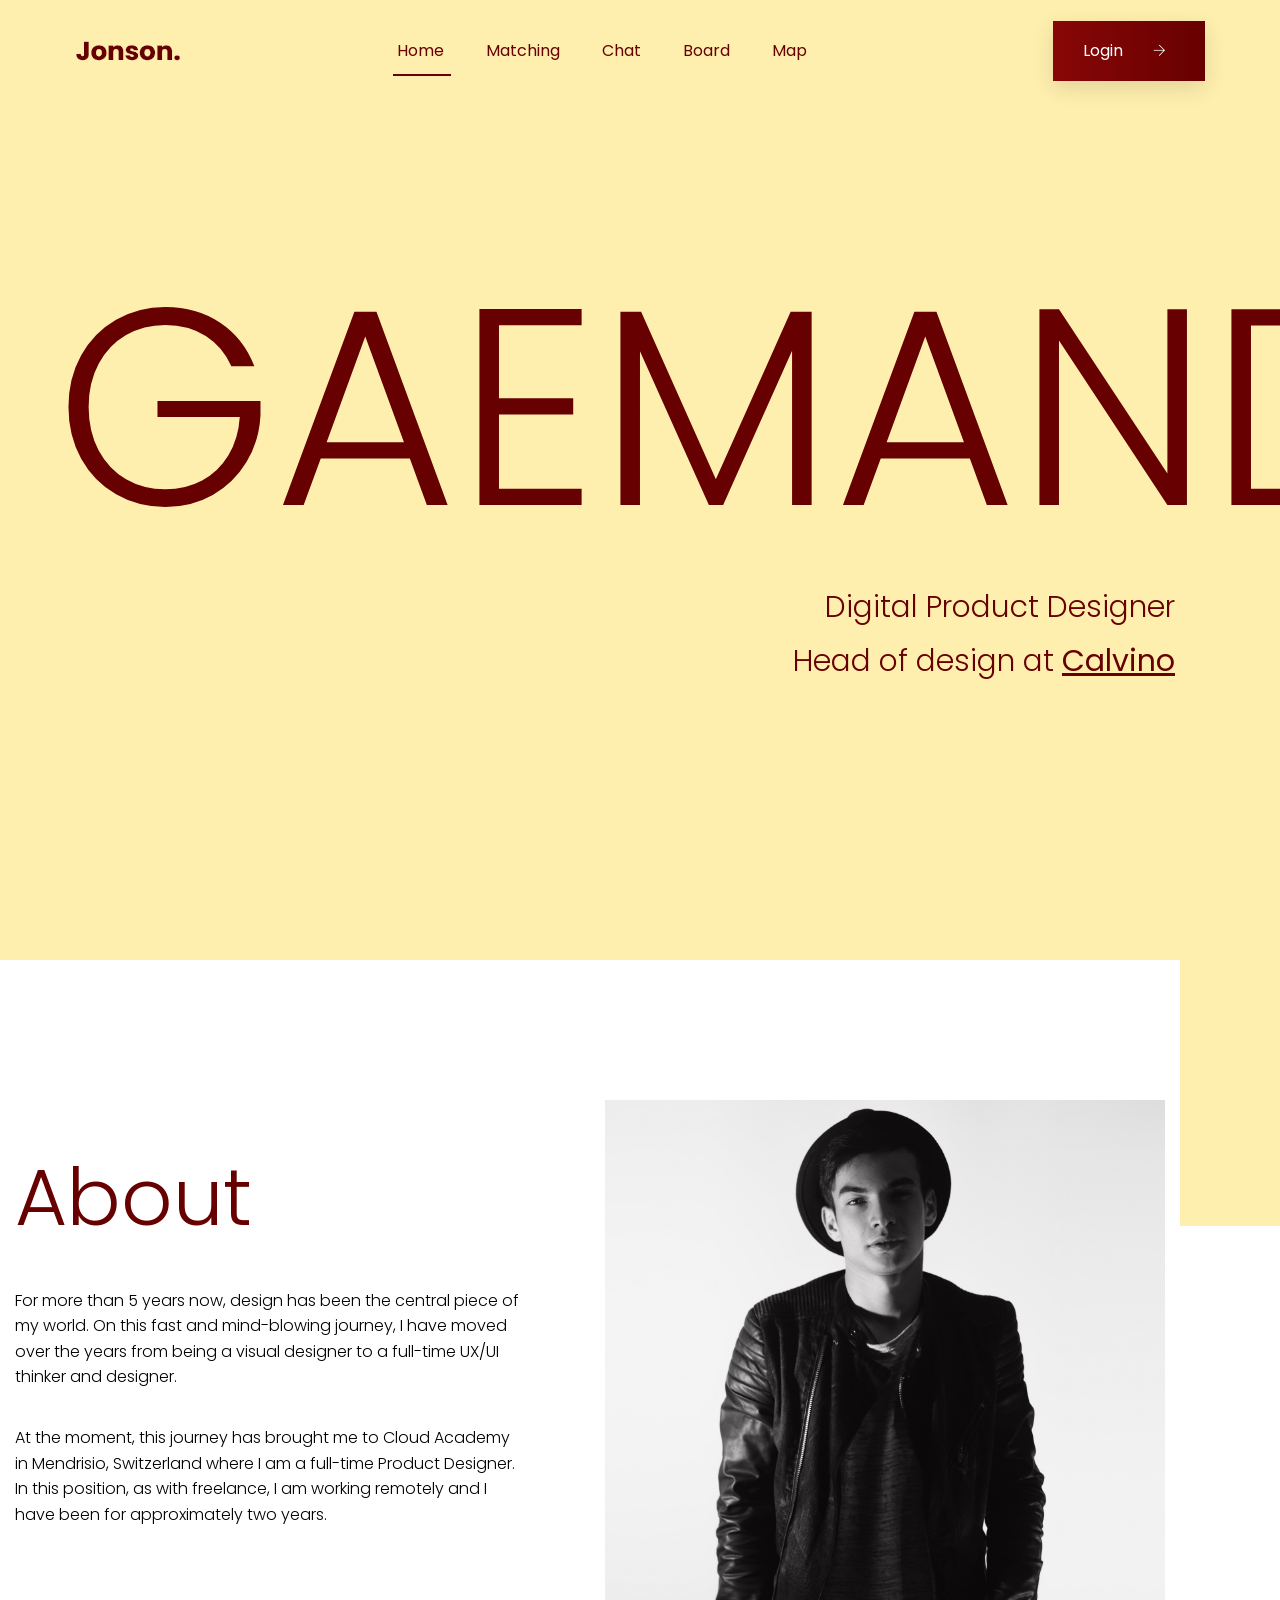
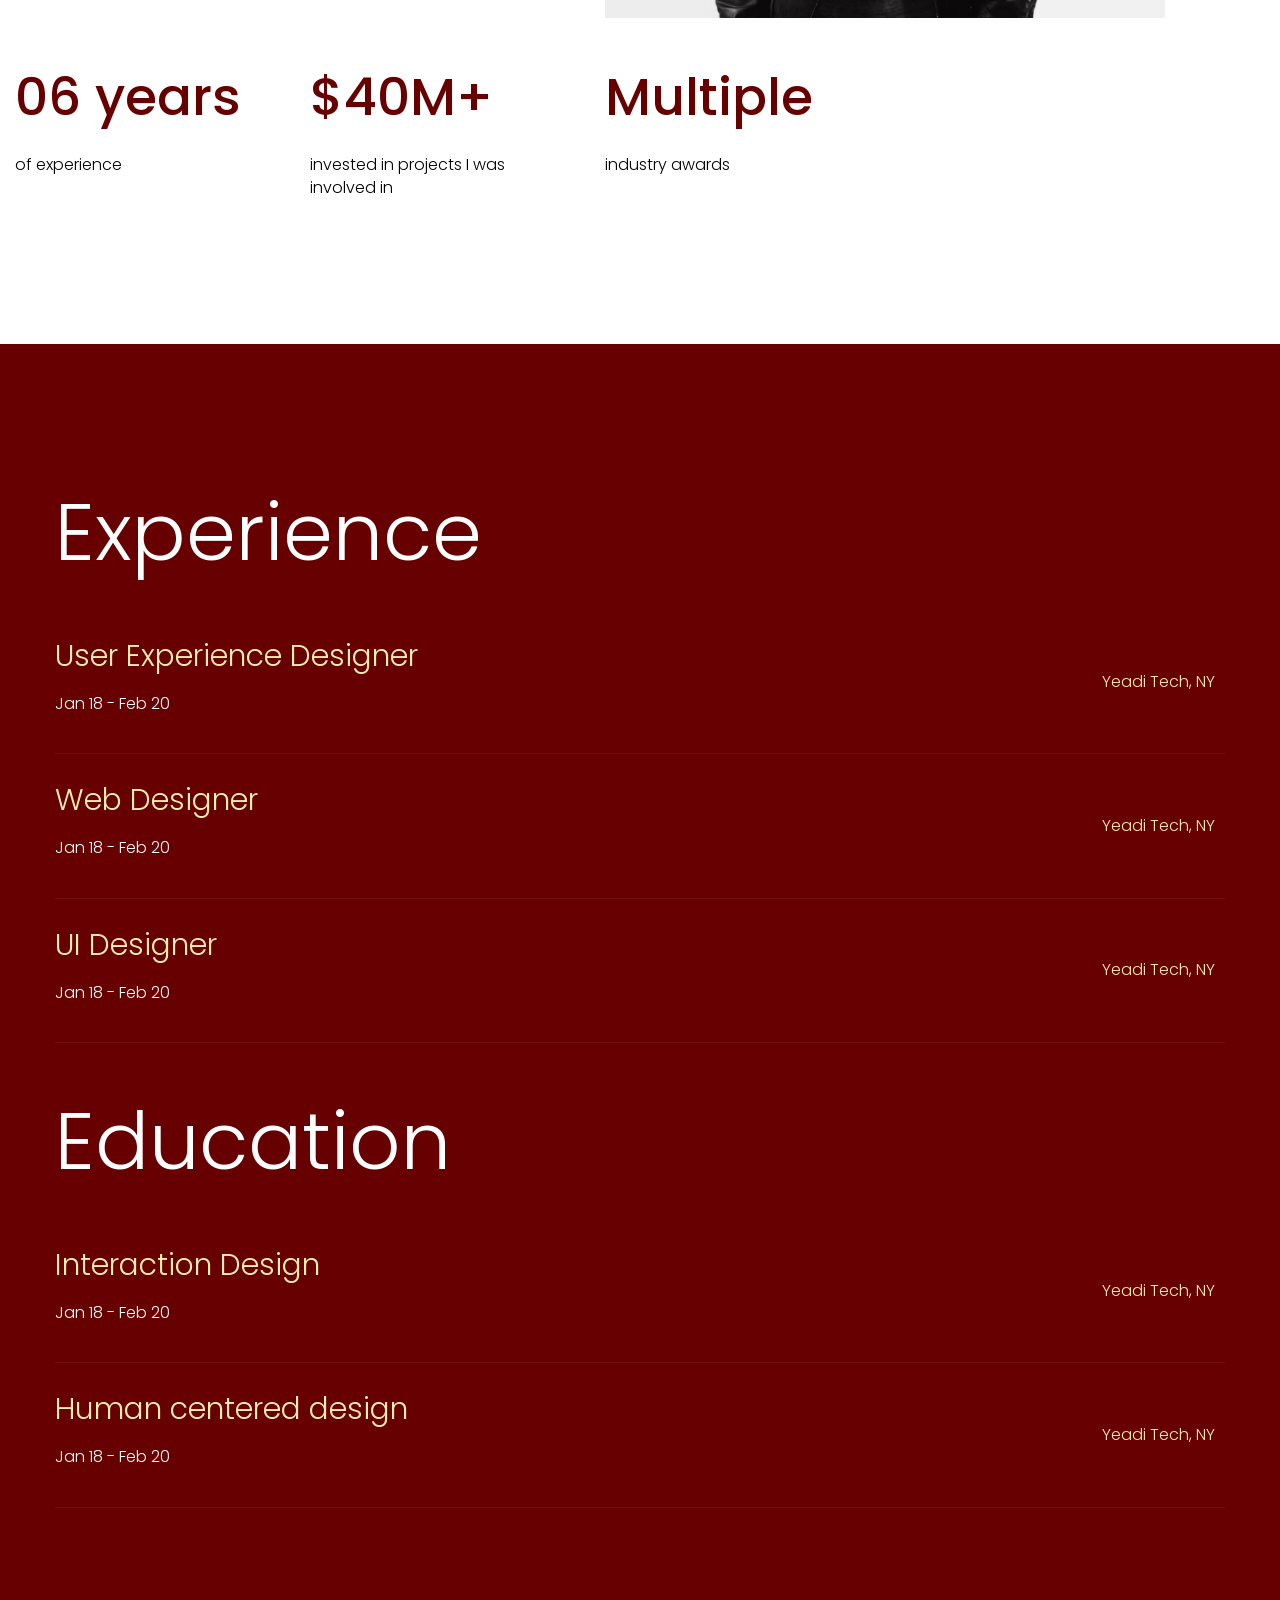
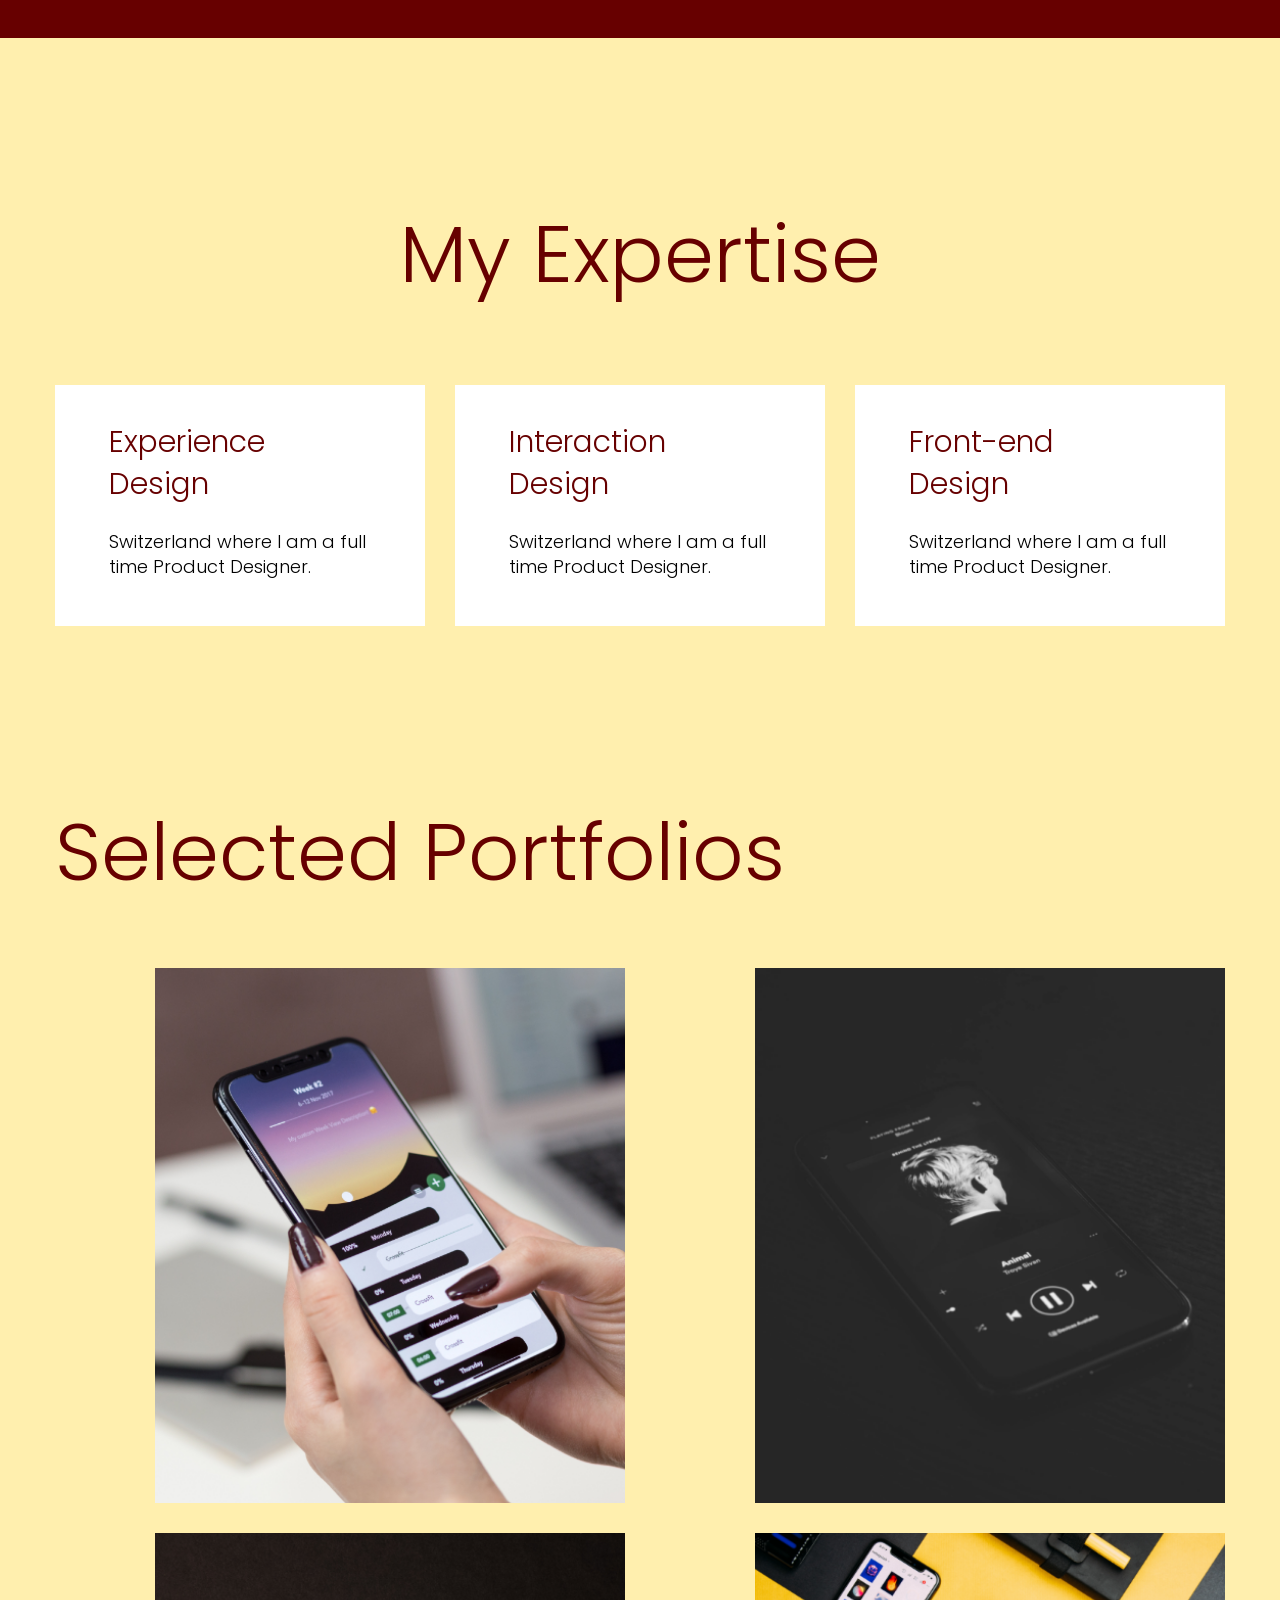
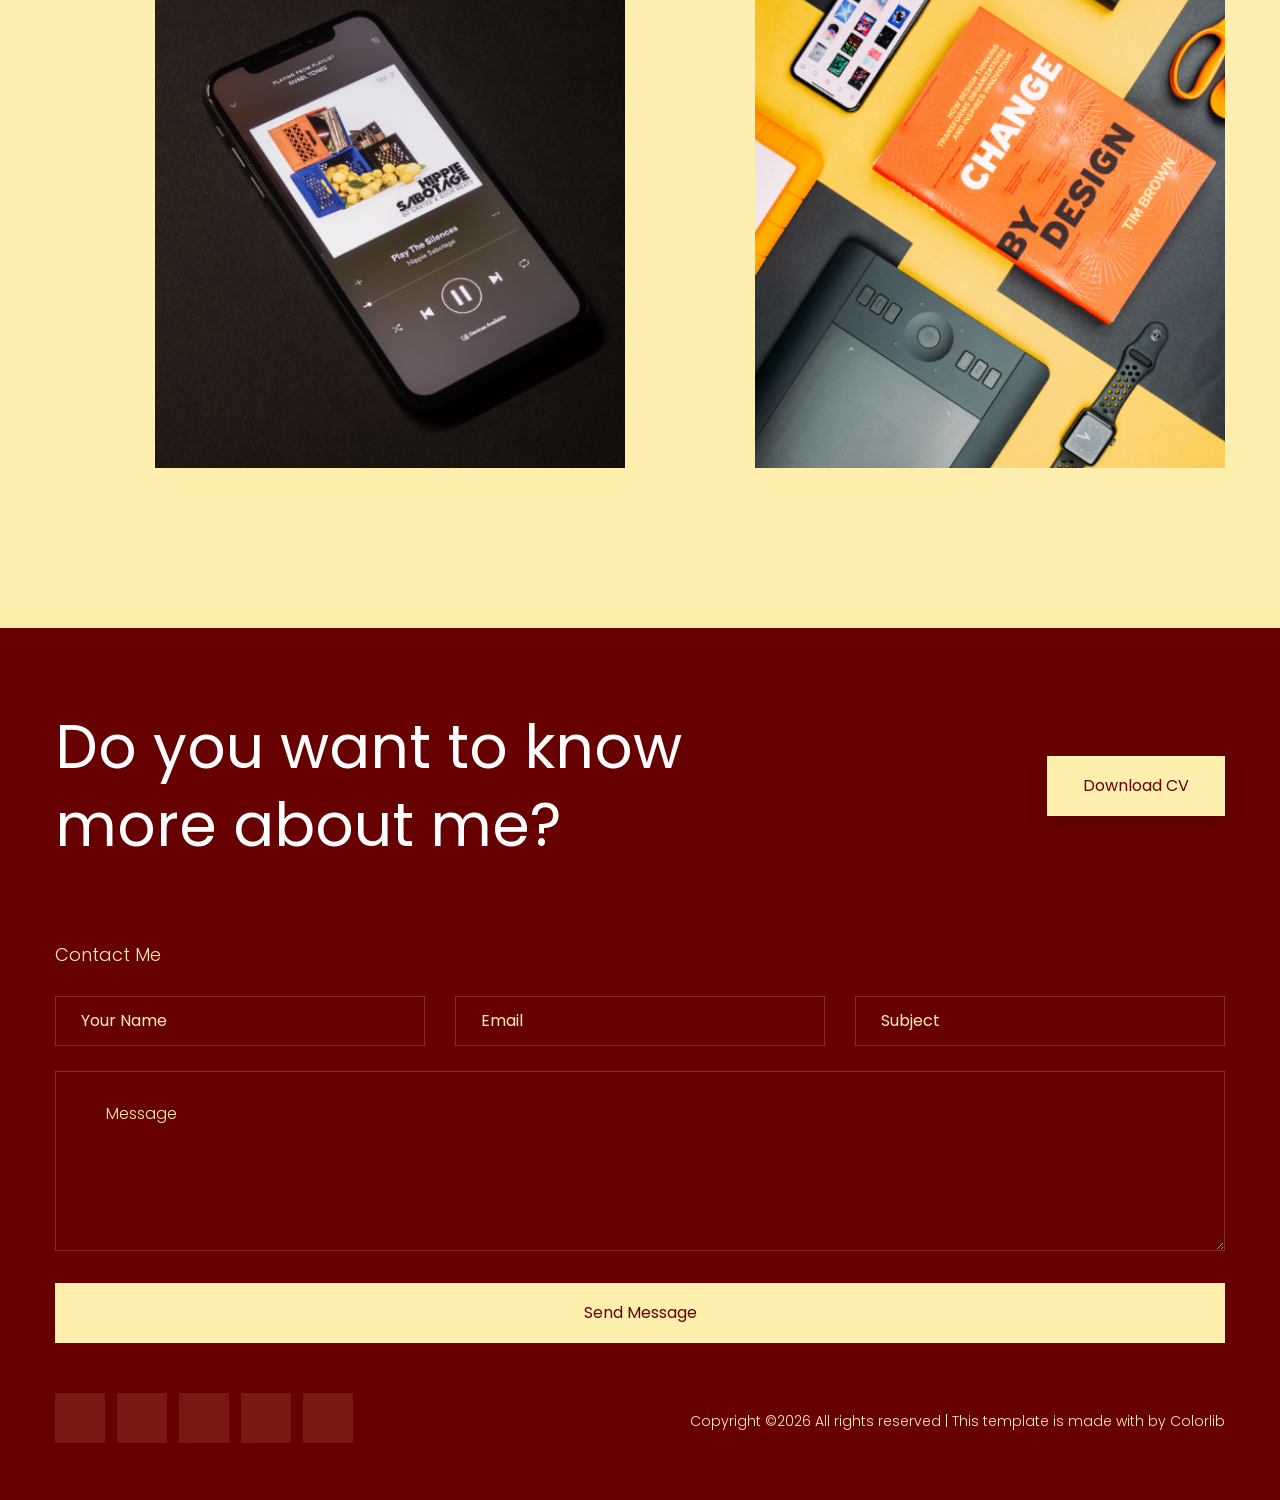
==== B2A4TEAM/WebContent/index.html @ 129585b0 "폴더 경로 정리 및 로그인 회원가입 오류 해결/ 회원가입시 한글깨짐 현상 발생" ====
<!doctype html>
<html class="no-js" lang="zxx">
<head>
    <meta charset="utf-8">
    <meta http-equiv="x-ua-compatible" content="ie=edge">
    <title>GaeManDa</title>
    <meta name="description" content="">
    <meta name="viewport" content="width=device-width, initial-scale=1">
    <link rel="manifest" href="site.webmanifest">
    <link rel="shortcut icon" type="image/x-icon" href="assets/img/favicon.ico">

	<!-- CSS here -->
	<link rel="stylesheet" href="assets/css/bootstrap.min.css">
	<link rel="stylesheet" href="assets/css/owl.carousel.min.css">
	<link rel="stylesheet" href="assets/css/slicknav.css">
    <link rel="stylesheet" href="assets/css/flaticon.css">
    <link rel="stylesheet" href="assets/css/progressbar_barfiller.css">
    <link rel="stylesheet" href="assets/css/gijgo.css">
    <link rel="stylesheet" href="assets/css/animate.min.css">
    <link rel="stylesheet" href="assets/css/animated-headline.css">
	<link rel="stylesheet" href="assets/css/magnific-popup.css">
	<link rel="stylesh
	eet" href="assets/css/fontawesome-all.min.css">
	<link rel="stylesheet" href="assets/css/themify-icons.css">
	<link rel="stylesheet" href="assets/css/slick.css">
	<link rel="stylesheet" href="assets/css/nice-select.css">
    <link rel="stylesheet" href="assets/css/style.css">
    
</head>
<body>
    <!-- ? Preloader Start -->
    <div id="preloader-active">
        <div class="preloader d-flex align-items-center justify-content-center">
            <div class="preloader-inner position-relative">
                <div class="preloader-circle"></div>
                <div class="preloader-img pere-text">
                    <img src="assets/img/logo/loder.png" alt="">
                </div>
            </div>
        </div>
    </div>
    <!-- Preloader Start -->
    <header>
        <div class="header-area header-transparent">
            <div class="main-header header-sticky">
                <div class="container-fluid">
                    <div class="menu-wrapper d-flex align-items-center justify-content-between">
                        <!-- Logo -->
                        <div class="logo">
                            <a href="index.html"><img src="assets/img/logo/logo.png" alt=""></a>
                        </div>
                        <!-- Main-menu -->
                        <div class="main-menu f-right d-none d-lg-block">
                            <nav>
                                <ul id="navigation">
                                    <li class="active"><a href="index.html">Home</a></li>
                                    <li><a href="about.html">Matching</a></li>
                                    <li><a href="protfolio.html">Chat</a></li>
                                    <li><a href="blog.html">Board</a>
                                        <ul class="submenu">
                                            <li><a href="blog.html">Free</a></li>
                                            <li><a href="blog_details.html">ggulTip</a></li>
                                            <li><a href="elements.html">Q&A</a></li>
                                        </ul>
                                    </li>
                                    <li><a href="contact.html">Map</a></li>
                                </ul>
                            </nav>
                        </div>          
                        <!-- Header-btn -->
                        <div class="header-info-right d-none d-lg-block">
                            <a href="loginForm.jsp" class="btn header-btn">Login <i class="ti-arrow-right"></i></a>
                        </div>
                        <!-- Mobile Menu -->
                        <div class="col-12">
                            <div class="mobile_menu d-block d-lg-none"></div>
                        </div>
                    </div>
                </div>
            </div>
        </div>
        <!-- Header End -->
    </header>
    <main>
        <!--? Hero Area Start-->
        <div class="slider-area">
            <div class="single-slider slider-height d-flex align-items-center">
                <div class="container">
                    <div class="row justify-content-center">
                        <div class="col-xl-12 col-lg-10 col-md-10 col-sm-10">
                            <!-- Hero Caption -->
                            <div class="hero__caption">
                                <h1>GaeManda</h1>
                                <p>Digital Product Designer</p>
                                <p class="cd-headline letters scale">Head of design at 
                                    <a href="#" class="cd-words-wrapper">
                                        <b class="is-visible">Calvino</b>
                                        <b>Spondon</b>
                                        <b>Infix</b>
                                        <b>Directory</b>
                                    </a>
                                </p>
                            </div>
                        </div>
                    </div>
                </div>
            </div>
        </div>
        <!--Hero Area End-->
        <!--? About 1 Start-->
        <section class="about-area section-padding40">
        <div class="container">
            <div class="row align-items-center">
                <div class="col-xl-6 col-lg-6 col-md-10">
                    <div class="about-caption mb-50">
                        <!-- Section Tittle -->
                        <div class="section-tittle mb-35">
                            <h2>About</h2>
                        </div>
                        <p>For more than 5 years now, design has been the central piece of my world. On this fast and mind-blowing journey, I have moved over the years from being a visual designer to a full-time UX/UI thinker and designer.</p>
                       
                        <p>At the moment, this journey has brought me to Cloud Academy in Mendrisio, Switzerland where I am a full-time Product Designer. In this position, as with freelance, I am working remotely and I have been for approximately two years.</p>
                    </div>
                </div>
                <div class="col-lg-6">
                    <div class="about-img">
                        <img src="assets/img/gallery/about1.png" alt="">
                    </div>
                </div>
            </div>
            <div class="row pt-40">
                <div class="col-lg-3 col-md-4 col-sm-6">
                    <div class="experience">
                        <span>06 years</span>
                        <p>of experience</p>
                    </div>
                </div>
                <div class="col-lg-3 col-md-4 col-sm-6">
                    <div class="experience">
                        <span>$40M+</span>
                        <p>invested in projects I was<br> involved in</p>
                    </div>
                </div>
                <div class="col-lg-3 col-md-4 col-sm-6">
                    <div class="experience">
                        <span>Multiple</span>
                        <p>industry awards</p>
                    </div>
                </div>
            </div>
        </div>
        </section>
        <!-- About  End-->
        <!--? May-about Start -->
        <div class="may-about section-padding40">
            <div class="container">
                <div class="row">
                    <div class="col-lg-12">
                        <div class="section-tittle2 mb-30">
                            <h2>Experience</h2>
                        </div>
                    </div>
                    <div class="col-xl-12">
                        <div class="single-about">
                            <div class="tittle-experience">
                                <h3>User Experience Designer</h3>
                                <p>Jan 18 - Feb 20</p>
                            </div>
                            <div class="experience-link">
                                <a href="#">Yeadi Tech, NY <i class="fas fa-external-link-alt"></i></a>
                            </div>
                        </div>
                    </div>
                    <div class="col-xl-12">
                        <div class="single-about">
                            <div class="tittle-experience">
                                <h3>Web Designer</h3>
                                <p>Jan 18 - Feb 20</p>
                            </div>
                            <div class="experience-link">
                                <a href="#">Yeadi Tech, NY <i class="fas fa-external-link-alt"></i></a>
                            </div>
                        </div>
                    </div>
                    <div class="col-xl-12">
                        <div class="single-about">
                            <div class="tittle-experience">
                                <h3>UI Designer</h3>
                                <p>Jan 18 - Feb 20</p>
                            </div>
                            <div class="experience-link">
                                <a href="#">Yeadi Tech, NY <i class="fas fa-external-link-alt"></i></a>
                            </div>
                        </div>
                    </div>
                    <div class="col-lg-12">
                        <div class="section-tittle2 mb-30 pt-50">
                            <h2>Education</h2>
                        </div>
                    </div>
                    <div class="col-xl-12">
                        <div class="single-about">
                            <div class="tittle-experience">
                                <h3>Interaction Design</h3>
                                <p>Jan 18 - Feb 20</p>
                            </div>
                            <div class="experience-link">
                                <a href="#">Yeadi Tech, NY <i class="fas fa-external-link-alt"></i></a>
                            </div>
                        </div>
                    </div>
                    <div class="col-xl-12">
                        <div class="single-about">
                            <div class="tittle-experience">
                                <h3>Human centered design</h3>
                                <p>Jan 18 - Feb 20</p>
                            </div>
                            <div class="experience-link">
                                <a href="#">Yeadi Tech, NY <i class="fas fa-external-link-alt"></i></a>
                            </div>
                        </div>
                    </div>
                </div>
            </div>
        </div>
        <!-- May-about End -->
        <!--? My Expertise Start -->
        <div class="our-services pt-top section-bg1">
            <div class="container">
                <div class="rwo">
                    <div class="col-xl-12">
                        <div class="section-tittle mb-75 text-center">
                            <h2>My Expertise</h2>
                        </div>
                    </div>
                </div>
                <div class="row d-flex justify-contnet-center">
                    <div class="col-lg-4 col-md-4 col-sm-6">
                        <div class="single-services mb-30">
                            <div class="services-cap">
                                <h5>Experience<br> Design</h5>
                                <p>Switzerland where I am a full time Product Designer.</p>
                            </div>
                        </div>
                    </div>
                    <div class="col-lg-4 col-md-4 col-sm-6">
                        <div class="single-services mb-30">
                            <div class="services-cap">
                                <h5>Interaction<br> Design</h5>
                                <p>Switzerland where I am a full time Product Designer.</p>
                            </div>
                        </div>
                    </div>
                    <div class="col-lg-4 col-md-4 col-sm-6">
                        <div class="single-services mb-30">
                            <div class="services-cap">
                                <h5>Front-end<br> Design</h5>
                                <p>Switzerland where I am a full time Product Designer.</p>
                            </div>
                        </div>
                    </div>
                </div>
            </div>
        </div>
        <!-- My Expertise End -->
        <!--? Gallery Area Start -->
        <div class="gallery-area section-padding40">
            <div class="container">
                <div class="row">
                    <div class="col-lg-12">
                        <div class="section-tittle mb-60">
                            <h2>Selected Portfolios</h2>
                        </div>
                    </div>
                </div>
                <div class="row justify-content-between">
                    <div class="offset-xl-1 col-xl-5 col-lg-6 col-md-6 col-sm-6">
                        <div class="box snake mb-30">
                            <div class="gallery-img small-img " style="background-image: url(assets/img/gallery/gallery1.png);"></div>
                            <div class="overlay">
                                <div class="overlay-content">
                                    <a href="assets/img/gallery/gallery1.png" class="img-pop-up"><i class="ti-plus"></i></a>
                                </div>
                            </div>
                        </div>
                    </div>
                    <div class="col-xl-5 ol-lg-6 col-lg-6 col-md-6 col-sm-6">
                        <div class="box snake mb-30">
                            <div class="gallery-img small-img " style="background-image: url(assets/img/gallery/gallery2.png);"></div>
                            <div class="overlay">
                                <div class="overlay-content">
                                    <a href="assets/img/gallery/gallery2.png" class="img-pop-up"><i class="ti-plus"></i></a>
                                </div>
                            </div>
                        </div>
                    </div>
                    <div class="offset-xl-1 col-xl-5 col-lg-6 col-md-6 col-sm-6">
                        <div class="box snake mb-30">
                            <div class="gallery-img small-img " style="background-image: url(assets/img/gallery/gallery3.png);"></div>
                            <div class="overlay">
                                <div class="overlay-content">
                                    <a href="assets/img/gallery/gallery2.png" class="img-pop-up"><i class="ti-plus"></i></a>
                                </div>
                            </div>
                        </div>
                    </div>
                    <div class="col-xl-5 col-lg-6 col-md-6 col-sm-6">
                        <div class="box snake mb-30">
                            <div class="gallery-img small-img " style="background-image: url(assets/img/gallery/gallery4.png);"></div>
                            <div class="overlay">
                                <div class="overlay-content">
                                    <a href="assets/img/gallery/gallery3.png" class="img-pop-up"><i class="ti-plus"></i></a>
                                </div>
                            </div>
                        </div>
                    </div>
                </div>
            </div>
        </div>
        <!-- Gallery Area End -->
    </main>
    <footer>
        <div class="footer-wrappr">
            <div class="footer-top">
                <!-- Want To work -->
                <section class="wantToWork-area ">
                    <div class="container">
                        <div class="wants-wrapper w-padding2">
                            <div class="row align-items-center justify-content-between">
                                <div class="col-xl-7 col-lg-9 col-md-8">
                                    <div class="wantToWork-caption wantToWork-caption2">
                                        <h2>Do you want to know more about me?</h2>
                                    </div>
                                </div>
                                <div class="col-xl-2 col-lg-3 col-md-4">
                                    <a href="#" class="btn white-btn f-right sm-left">Download CV</a>
                                </div>
                            </div>
                        </div>
                    </div>
                </section>
                <!-- Want To work End -->
                <div class="container">
                    <div class="row">
                        <div class="col-lg-12">
                            <!-- contact-form -->
                            <div class="form-wrapper">
                                <div class="row ">
                                    <div class="col-xl-12">
                                        <div class="small-tittle mb-30">
                                            <h4>Contact Me</h4>
                                        </div>
                                    </div>
                                </div>
                                <form id="contact-form" action="#" method="POST">
                                    <div class="row">
                                        <div class="col-lg-4 col-md-6">
                                            <div class="form-box user-icon mb-25">
                                                <input type="text" name="name" placeholder="Your name">
                                            </div>
                                        </div>
                                        <div class="col-lg-4 col-md-6">
                                            <div class="form-box email-icon mb-25">
                                                <input type="text" name="email" placeholder="Email">
                                            </div>
                                        </div>
                                        <div class="col-lg-4 col-md-6">
                                            <div class="form-box email-icon mb-25">
                                                <input type="text" name="email" placeholder="Subject">
                                            </div>
                                        </div>
                                        <div class="col-lg-12">
                                            <div class="form-box message-icon mb-25">
                                                <textarea name="message" id="message" placeholder="Message"></textarea>
                                            </div>
                                            <div class="submit-info">
                                                <button class="submit-btn2" type="submit">Send Message</button>
                                            </div>
                                        </div>
                                    </div>
                                </form> 
                            </div>
                        </div>
                    </div>
                </div>
            </div>
            <!-- footer-bottom area -->
            <div class="footer-bottom-area">
                <div class="container">
                    <div class="footer-border">
                        <div class="row align-items-center">
                            <div class="col-xl-4 col-lg-4">
                                <div class="footer-social">
                                    <a href="#"><i class="fab fa-twitter"></i></a>
                                    <a href="https://bit.ly/sai4ull"><i class="fab fa-facebook-f"></i></a>
                                    <a href="#"><i class="fab fa-pinterest-p"></i></a>
                                    <a href="#"><i class="fas fa-globe"></i></a>
                                    <a href="#"><i class="fab fa-instagram"></i></a>
                                </div>
                            </div>
                            <div class="col-xl-8 col-lg-8">
                                <div class="footer-copy-right f-right">
                                    <p><!-- Link back to Colorlib can't be removed. Template is licensed under CC BY 3.0. -->
  Copyright &copy;<script>document.write(new Date().getFullYear());</script> All rights reserved | This template is made with <i class="fa fa-heart" aria-hidden="true"></i> by <a href="https://colorlib.com" target="_blank">Colorlib</a>
  <!-- Link back to Colorlib can't be removed. Template is licensed under CC BY 3.0. --></p>
                                </div>
                            </div>
                        </div>
                    </div>
                </div>
            </div>
        </div>
    </footer>
    <!-- Scroll Up -->
    <div id="back-top" >
        <a title="Go to Top" href="#"> <i class="fas fa-level-up-alt"></i></a>
    </div>
    <!-- JS here -->

    <script src="./assets/js/vendor/modernizr-3.5.0.min.js"></script>
    <!-- Jquery, Popper, Bootstrap -->
    <script src="./assets/js/vendor/jquery-1.12.4.min.js"></script>
    <script src="./assets/js/popper.min.js"></script>
    <script src="./assets/js/bootstrap.min.js"></script>
    <!-- Jquery Mobile Menu -->
    <script src="./assets/js/jquery.slicknav.min.js"></script>

    <!-- Jquery Slick , Owl-Carousel Plugins -->
    <script src="./assets/js/owl.carousel.min.js"></script>
    <script src="./assets/js/slick.min.js"></script>
    <!-- One Page, Animated-HeadLin -->
    <script src="./assets/js/wow.min.js"></script>
    <script src="./assets/js/animated.headline.js"></script>
    <script src="./assets/js/jquery.magnific-popup.js"></script>

    <!-- Date Picker -->
    <script src="./assets/js/gijgo.min.js"></script>
    <!-- Nice-select, sticky -->
    <script src="./assets/js/jquery.nice-select.min.js"></script>
    <script src="./assets/js/jquery.sticky.js"></script>
    <!-- Progress -->
    <script src="./assets/js/jquery.barfiller.js"></script>
    
    <!-- counter , waypoint,Hover Direction -->
    <script src="./assets/js/jquery.counterup.min.js"></script>
    <script src="./assets/js/waypoints.min.js"></script>
    <script src="./assets/js/jquery.countdown.min.js"></script>
    <script src="./assets/js/hover-direction-snake.min.js"></script>

    <!-- contact js -->
    <script src="./assets/js/contact.js"></script>
    <script src="./assets/js/jquery.form.js"></script>
    <script src="./assets/js/jquery.validate.min.js"></script>
    <script src="./assets/js/mail-script.js"></script>
    <script src="./assets/js/jquery.ajaxchimp.min.js"></script>
    
    <!-- Jquery Plugins, main Jquery -->	
    <script src="./assets/js/plugins.js"></script>
    <script src="./assets/js/main.js"></script>


    
    </body>
</html>
---- B2A4TEAM/WebContent/assets/css/progressbar_barfiller.css ----
/* Custom Code skills */
.single-skill{
  display: flex;
}

.single-skill span {
	color: #79838b;
	font-size: 13px;
	font-weight: 300;
	letter-spacing: 0;
	margin-bottom: 14px;
	display: block;
}
.single-skill .bar-progress {
	width: 100%;
}
.single-skill .bar-title {
  width: 20%;
  margin-bottom: 19px;
}

.skills-content {
  padding-top: 200px;
  padding-left: 70px;
}

.skills-shape-bg {
  height: 651px;
  width: 868px;
  position: absolute;
  content: "";
  border: 2px solid #4d4d4d;
  left: 40%;
  top: 255px;
}

.skills-shape-bg::before {
  position: absolute;
  content: "";
  height: 465px;
  width: 300px;
  border: 2px solid #4d4d4d;
  left: -35%;
  top: 50%;
  transform: translateY(-50%);
  border-right: 0;
}



/* Default */
.barfiller {
	width: 100%;
	height: 10px;
	background: #f6f9fc;
  position: relative;
  border-radius: 5px;
}

.barfiller .fill {
  display: block;
  position: relative;
  width: 0px;
  height: 100%;
  background: #333;
  z-index: 1;
  border-radius: 5px;
}

.barfiller .tipWrap { display: none; }

.barfiller .tip {
  margin-top: -28px;
  padding: 2px 4px;
  font-size: 16px;
  color: #09cc7f;
  left: 0px;
  position: absolute;
  z-index: 2;
  background: transparent;
  font-weight: 800;
}

.barfiller .tip:after {
  border: solid;
  border-color: rgba(0,0,0,.8) transparent;
  border-width: 6px 6px 0 6px;
  content: "";
  display: block;
  position: absolute;
  left: 9px;
  top: 100%;
  z-index: 9;
  display: none;
  
}
---- B2A4TEAM/WebContent/assets/css/gijgo.css ----
.gj-button {
    background-color: #f5f5f5;
    border: 1px solid #ddd;
    color: #000;
    border-radius: 3px;
    padding: 6px 10px;
    cursor: pointer;
}

.gj-unselectable {
    -webkit-touch-callout: none;
    -webkit-user-select: none;
    -khtml-user-select: none;
    -moz-user-select: none;
    -ms-user-select: none;
    user-select: none;
}

.gj-row {
    display: -webkit-box;
    display: -ms-flexbox;
    display: flex;
    -ms-flex-wrap: wrap;
    flex-wrap: wrap;
}

.gj-margin-left-5 {
    margin-left: 5px;
}

.gj-margin-left-10 {
    margin-left: 10px;
}

.gj-width-full {
    width: 100%;
}

.gj-cursor-pointer {
    cursor: pointer;
}

.gj-text-align-center {
    text-align: center;
}

.gj-font-size-16 {
    font-size: 16px;
}

.gj-hidden {
    display: none;
}

/** Material Design */
.gj-button-md {
    background: 0 0;
    border: none;
    border-radius: 2px;
    color: rgba(0, 0, 0, 0.87);
    position: relative;
    height: 36px;
    margin: 0;
    min-width: 64px;
    padding: 0 16px;
    display: inline-block;
    font-family: "Roboto","Helvetica","Arial",sans-serif;
    font-size: 1rem;
    font-weight: 500;
    text-transform: uppercase;
    letter-spacing: 0;
    overflow: hidden;
    will-change: box-shadow;
    transition: box-shadow .2s cubic-bezier(.4,0,1,1),background-color .2s cubic-bezier(.4,0,.2,1),color .2s cubic-bezier(.4,0,.2,1);
    outline: none;
    cursor: pointer;
    text-decoration: none;
    text-align: center;
    line-height: 36px;
    vertical-align: middle;
    overflow: hidden;
    -webkit-user-select: none;
    -moz-user-select: none;
    -ms-user-select: none;
    user-select: none;
}

.gj-button-md:hover {
    background-color: rgba(158,158,158,.2);
}

.gj-button-md:disabled {
    color: rgba(0,0,0,.26);
    background: 0 0;
}

.gj-button-md .material-icons,
.gj-button-md .gj-icon {
    vertical-align: middle;
    /*font-size: 1.3rem;
    margin-right: 4px;*/
}

.gj-button-md.gj-button-md-icon {
    width: 24px;
    height: 31px;
    min-width: 24px;
    padding: 0px;
    display: table;
}

.gj-button-md.gj-button-md-icon .material-icons,
.gj-button-md.gj-button-md-icon .gj-icon {
    display: table-cell;
    margin-right: 0px;
    width: 24px;
    height: 24px;
}

.gj-button-md.active {
    background-color: rgba(158,158,158,.4);
}

.gj-button-md-group {
    position: relative;
    display: inline-block;
    vertical-align: middle;
}
.gj-textbox-md {
	/* border: none; */
	/* border-bottom: 1px solid rgba(0,0,0,.42); */
	display: block;
	font-family: "Helvetica","Arial",sans-serif;
	font-size: 16px;
	line-height: 16px;
	/* padding: 4px 0px; */
	margin: 0;
	/* width: 100%; */
	background: 0 0;
	/* text-align: ; */
	color: rgba(0,0,0,.87);
	padding-left: 44px;
	border: 1px solid #dca73a;
	/* padding: 15px 15px; */
	/* text-align: center; */
	width: 177px;
	height: 55px;
	border-radius: 5px;
}
.gj-textbox-md:focus,
.gj-textbox-md:active {
    /* border-bottom: 2px solid rgba(0,0,0,.42); */
    outline: none;
}

.gj-textbox-md::placeholder {
    color: #8e8e8e;
}

.gj-textbox-md:-ms-input-placeholder {
    color: #8e8e8e;
}

.gj-textbox-md::-ms-input-placeholder {
    color: #8e8e8e;
}

.gj-md-spacer-24 {
    min-width: 24px;
    width: 24px;
    display: inline-block;
}

.gj-md-spacer-32 {
    min-width: 32px;
    width: 32px;
    display: inline-block;
}

.gj-modal {
    position: fixed;
    top: 0;
    right: 0;
    bottom: 0;
    left: 0;
    z-index: 1203;
    display: none;
    overflow: hidden;
    -webkit-overflow-scrolling: touch;
    outline: 0;
    background-color: rgba(0, 0, 0, 0.54118);
    transition: 200ms ease opacity;
    will-change: opacity;
}

/* List */
ul.gj-list li [data-role="wrapper"] {
    display: table;
    width: 100%;
}

ul.gj-list li [data-role="checkbox"] {
    display: table-cell;
    vertical-align:middle;
    text-align:center;
}

ul.gj-list li [data-role="image"] {
    display: table-cell;
    vertical-align:middle;
    text-align:center;
}

ul.gj-list li [data-role="display"] {
    display: table-cell;
    vertical-align:middle;
    cursor: pointer;
}

ul.gj-list li [data-role="display"]:empty:before {
  content: "\200b"; /* unicode zero width space character */
}

/* List - Bootstrap */
ul.gj-list-bootstrap {
    padding-left: 0px;
    margin-bottom: 0px;
}

ul.gj-list-bootstrap li {
    padding: 0px;
}

ul.gj-list-bootstrap li [data-role="wrapper"] {
    padding: 0px 10px;
}

ul.gj-list-bootstrap li [data-role="checkbox"] {
    width: 24px;
    padding: 3px;
}

ul.gj-list-bootstrap li [data-role="image"] {
    width: 24px;
    height: 24px;
}

ul.gj-list-bootstrap li [data-role="display"] {
    padding: 8px 0px 8px 4px;
}

.list-group-item.active ul li, .list-group-item.active:focus ul li, .list-group-item.active:hover ul li {
    text-shadow: none;
    color:initial;
}

/* List - Material Design */
ul.gj-list-md {
    padding: 0px;
    list-style: none;
    list-style-type: none;
    line-height: 24px;
    letter-spacing: 0;
    color: #616161; /* Gray 700 */
}

ul.gj-list-md li {
    display: list-item;
    list-style-type: none;
    padding: 0px;
    min-height: unset;
    box-sizing: border-box;
    align-items: center;
    cursor: default;
    overflow: hidden;

    font-family: "Roboto","Helvetica","Arial",sans-serif;
    font-size: 16px;
    font-weight: 400;
    letter-spacing: .04em;
    line-height: 1;
    
    -webkit-flex-direction: row;
    -ms-flex-direction: row;
    flex-direction: row;
    -webkit-flex-wrap: nowrap;
    -ms-flex-wrap: nowrap;
    flex-wrap: nowrap;
}

ul.gj-list-md li [data-role="checkbox"] {
    height: 24px;
    width: 24px;
}

ul.gj-list-md li [data-role="image"] {
    height: 24px;
    width: 24px;
}

ul.gj-list-md li [data-role="display"] {
    padding: 8px 0px 8px 5px;
    order: 0;
    flex-grow: 2;
    text-decoration: none;
    box-sizing: border-box;
    align-items: center;
    text-align: left;
    color: rgba(0,0,0,.87);
}

ul.gj-list-md li.disabled>[data-role="wrapper"]>[data-role="display"] {
    color: #9E9E9E; /* Gray 500 */
}

.gj-list-md-active {
    background: #e0e0e0;
    color: #3f51b5;
}


/* Picker */
.gj-picker {
    position: absolute;
    z-index: 1203;
    background-color: #fff;
}

.gj-picker .selected {
    color: #fff;
}

/* Material Design */
.gj-picker-md {
    font-family: "Roboto","Helvetica","Arial",sans-serif;
    font-size: 16px;
    font-weight: 400;
    letter-spacing: .04em;
    line-height: 1;
    color: rgba(0,0,0,.87);
    border: 1px solid #E0E0E0;
}

.gj-modal .gj-picker-md {
    border: 0px;
}

.gj-picker-md [role="header"] {
    color: rgba(255, 255, 255, 0.54);
    display: flex;
    background: #2196f3;
    align-items: baseline;
    user-select: none;
    justify-content: center;
}

.gj-picker-md [role="footer"] {
    float: right;
    padding: 10px;
}

.gj-picker-md [role="footer"] button.gj-button-md {
    color: #2196f3;
    font-weight: bold;
    font-size: 13px;
}

/* Bootstrap */
.gj-picker-bootstrap {
    border-radius: 4px;
    border: 1px solid #E0E0E0;
}

.gj-picker-bootstrap .selected {
    color: #888;
}

.gj-picker-bootstrap [role="header"] {
    background: #eee;
    color: #AAA;
}
@font-face {
    font-family: 'gijgo-material';
    src: url('../fonts/gijgo-material.eot?235541');
    src: url('../fonts/gijgo-material.eot?235541#iefix') format('embedded-opentype'), url('../fonts/gijgo-material.ttf?235541') format('truetype'), url('../fonts/gijgo-material.woff?235541') format('woff'), url('../fonts/gijgo-material.svg?235541#gijgo-material') format('svg');
    font-weight: normal;
    font-style: normal;
}

.gj-icon {
    /* use !important to prevent issues with browser extensions that change fonts */
    font-family: 'gijgo-material' !important;
    font-size: 24px;
    speak: none;
    font-style: normal;
    font-weight: normal;
    font-variant: normal;
    text-transform: none;
    line-height: 1;
    /* Enable Ligatures ================ */
    letter-spacing: 0;
    -webkit-font-feature-settings: "liga";
    -moz-font-feature-settings: "liga=1";
    -moz-font-feature-settings: "liga";
    -ms-font-feature-settings: "liga" 1;
    font-feature-settings: "liga";
    -webkit-font-variant-ligatures: discretionary-ligatures;
    font-variant-ligatures: discretionary-ligatures;
    /* Better Font Rendering =========== */
    -webkit-font-smoothing: antialiased;
    -moz-osx-font-smoothing: grayscale;
}

.gj-icon.undo:before {
    content: "\e900";
}

.gj-icon.vertical-align-top:before {
    content: "\e901";
}

.gj-icon.vertical-align-center:before {
    content: "\e902";
}

.gj-icon.vertical-align-bottom:before {
    content: "\e903";
}

.gj-icon.arrow-dropup:before {
    content: "\e904";
}

.gj-icon.clock:before {
    content: "\e905";
}

.gj-icon.refresh:before {
    content: "\e906";
}

.gj-icon.last-page:before {
    content: "\e907";
}

.gj-icon.first-page:before {
    content: "\e908";
}

.gj-icon.cancel:before {
    content: "\e909";
}

.gj-icon.clear:before {
    content: "\e90a";
}

.gj-icon.check-circle:before {
    content: "\e90b";
}

.gj-icon.delete:before {
    content: "\e90c";
}

.gj-icon.arrow-upward:before {
    content: "\e90d";
}

.gj-icon.arrow-forward:before {
    content: "\e90e";
}

.gj-icon.arrow-downward:before {
    content: "\e90f";
}

.gj-icon.arrow-back:before {
    content: "\e910";
}

.gj-icon.list-numbered:before {
    content: "\e911";
}

.gj-icon.list-bulleted:before {
    content: "\e912";
}

.gj-icon.indent-increase:before {
    content: "\e913";
}

.gj-icon.indent-decrease:before {
    content: "\e914";
}

.gj-icon.redo:before {
    content: "\e915";
}

.gj-icon.align-right:before {
    content: "\e916";
}

.gj-icon.align-left:before {
    content: "\e917";
}

.gj-icon.align-justify:before {
    content: "\e918";
}

.gj-icon.align-center:before {
    content: "\e919";
}

.gj-icon.strikethrough:before {
    content: "\e91a";
}

.gj-icon.italic:before {
    content: "\e91b";
}

.gj-icon.underlined:before {
    content: "\e91c";
}

.gj-icon.bold:before {
    content: "\e91d";
}

.gj-icon.arrow-dropdown:before {
    content: "\e91e";
}

.gj-icon.done:before {
    content: "\e91f";
}

.gj-icon.pencil:before {
    content: "\e920";
}

.gj-icon.minus:before {
    content: "\e921";
}

.gj-icon.plus:before {
    content: "\e922";
}

.gj-icon.chevron-up:before {
    content: "\e923";
}

.gj-icon.chevron-right:before {
    content: "\e924";
}

.gj-icon.chevron-down:before {
    content: "\e925";
}

.gj-icon.chevron-left:before {
    content: "\e926";
}

.gj-icon.event:before {
    content: "\e927";
}
.gj-draggable {
    cursor: move;
}
.gj-resizable-handle {
    position: absolute;
    font-size: 0.1px;
    display: block;
    -ms-touch-action: none;
    touch-action: none;
    z-index: 1203;
}

.gj-resizable-n {
    cursor: n-resize;
    height: 7px;
    width: 100%;
    top: -5px;
    left: 0;
}
.gj-resizable-e {
    cursor: e-resize;
    width: 7px;
    right: -5px;
    top: 0;
    height: 100%;
}
.gj-resizable-s {
    cursor: s-resize;
    height: 7px;
    width: 100%;
    bottom: -5px;
    left: 0;
}
.gj-resizable-w {
	cursor: w-resize;
	width: 7px;
	left: -5px;
	top: 0;
	height: 100%;
}
.gj-resizable-se {
	cursor: se-resize;
	width: 12px;
	height: 12px;
	right: 1px;
	bottom: 1px;
}
.gj-resizable-sw {
	cursor: sw-resize;
	width: 9px;
	height: 9px;
	left: -5px;
	bottom: -5px;
}
.gj-resizable-nw {
	cursor: nw-resize;
	width: 9px;
	height: 9px;
	left: -5px;
	top: -5px;
}
.gj-resizable-ne {
	cursor: ne-resize;
	width: 9px;
	height: 9px;
	right: -5px;
	top: -5px;
}

.gj-dialog-footer {
    position: absolute;
    bottom: 0px;
    width: 100%;
    margin-top: 0px;
}

.gj-dialog-scrollable [data-role="body"] {
    overflow-x: hidden;
    overflow-y: scroll;
}

/** Bootstrap 3 **/
.gj-dialog-bootstrap {
    overflow: hidden;
    z-index: 1202;
}

.gj-dialog-bootstrap [data-role="title"] {
    display: inline;
}
.gj-dialog-bootstrap [data-role="close"] {
    line-height: 1.42857143;
}

/** Bootstrap 4 **/
.gj-dialog-bootstrap4 {
    overflow: hidden;
    z-index: 1202;
}

.gj-dialog-bootstrap4 [data-role="title"] {
    display: inline;
}
.gj-dialog-bootstrap4 [data-role="close"] {
    line-height: 1.5;
}

/** Material Design **/
.gj-dialog-md {
    background-color: #FFF;
    overflow: hidden;
    border: none;
    box-shadow: 0 11px 15px -7px rgba(0,0,0,.2), 0 24px 38px 3px rgba(0,0,0,.14), 0 9px 46px 8px rgba(0,0,0,.12);
    box-sizing: border-box;
    position: relative;
    display: -webkit-box;
    display: -webkit-flex;
    display: -ms-flexbox;
    display: flex;
    -webkit-box-orient: vertical;
    -webkit-box-direction: normal;
    -webkit-flex-direction: column;
    -ms-flex-direction: column;
    flex-direction: column;
    -webkit-background-clip: padding-box;
    background-clip: padding-box;
    outline: 0;
    z-index: 1202;
}

.gj-dialog-md-header {
    padding: 24px 24px 0px 24px;
    font-family: "Roboto","Helvetica","Arial",sans-serif;
}

.gj-dialog-md-title {
    margin: 0;
    font-weight: 400;
    display: inline;
    line-height: 28px;
    font-size: 20px;
}

.gj-dialog-md-close {
    -webkit-appearance: none;
    padding: 0;
    cursor: pointer;
    background: 0 0;
    border: 0;
    float: right;
    line-height: 28px;
    font-size: 28px;
}

.gj-dialog-md-body {
    padding: 20px 24px 24px 24px;
    color: rgba(0,0,0,.54);
    font-family: "Helvetica","Arial",sans-serif;
    font-size: 14px;
    font-weight: 400;
    line-height: 20px;
}

.gj-dialog-md-footer {
    padding: 8px 8px 8px 24px;
    display: -webkit-flex;
    display: -ms-flexbox;
    display: flex;
    -webkit-flex-direction: row-reverse;
    -ms-flex-direction: row-reverse;
    flex-direction: row-reverse;
    -webkit-flex-wrap: wrap;
    -ms-flex-wrap: wrap;
    flex-wrap: wrap;

    box-sizing: border-box;
}

.gj-dialog-md-footer>*:first-child {
    margin-right: 0;
}

.gj-dialog-md-footer>* {
    margin-right: 8px;
    height: 36px;
}
DIV.gj-grid-wrapper {
    margin: auto;
    position: relative;
    clear:both;
    z-index: 1;
}

TABLE.gj-grid {
    margin: auto;    
    border-collapse: collapse;
    width: 100%;
    table-layout: fixed;
}

TABLE.gj-grid THEAD TH [data-role="selectAll"] {
    margin: auto;
}

TABLE.gj-grid THEAD TH [data-role="title"] {
    display: inline-block;
}

TABLE.gj-grid THEAD TH [data-role="sorticon"] {
    display: inline-block;
}

TABLE.gj-grid THEAD TH {
    overflow: hidden;
    text-overflow: ellipsis;
}

TABLE.gj-grid.autogrow-header-row THEAD TH {
    overflow: auto;
    text-overflow: initial;
    white-space: pre-wrap;
    -ms-word-break: break-word;
    word-break: break-word;
}

TABLE.gj-grid > tbody > tr > td {
    overflow: hidden;
    position: relative;
}

table.gj-grid tbody div[data-role="display"] {
    vertical-align: middle;
    text-indent: 0;
    white-space: pre-wrap;
    -ms-word-break: break-word;
    word-break: break-word;
}

table.gj-grid.fixed-body-rows tbody div[data-role="display"] {
    overflow: hidden;
    text-overflow: ellipsis;
    white-space: nowrap;
    -ms-word-break: initial;
    word-break: initial;
}

table.gj-grid tfoot DIV[data-role="display"] {
    vertical-align: middle;
    text-indent: 0;
    display: flex;
}

TABLE.gj-grid .fa {
    padding: 2px;
}

TABLE.gj-grid > tbody > tr > td > div {
    padding: 2px;
    overflow: hidden;
}

DIV.gj-grid-wrapper DIV.gj-grid-loading-cover
{
    background: #BBBBBB;
    opacity: 0.5;
    position: absolute;
    vertical-align: middle;
}

DIV.gj-grid-wrapper DIV.gj-grid-loading-text
{
    position: absolute;
    font-weight: bold;
}

/* Bootstrap Theme */
table.gj-grid-bootstrap thead th {
    background-color: #f5f5f5;
    vertical-align:middle;
}

table.gj-grid-bootstrap thead th [data-role="sorticon"] {
    margin-left: 5px;
}

table.gj-grid-bootstrap thead th [data-role="sorticon"] i.gj-icon,
table.gj-grid-bootstrap thead th [data-role="sorticon"] i.material-icons {
    position: absolute;
    font-size: 20px;
    top: 15px;
}

table.gj-grid-bootstrap tbody tr td div[data-role="display"] {
    padding: 0px;
}

.gj-grid-bootstrap-4 .gj-checkbox-bootstrap {
    display: inline-block;
    padding-top: 2px;
}

.gj-grid-bootstrap-4 tbody tr.active {
    background-color: rgba(0,0,0,.075);
}

/* Material Design Theme */
.gj-grid-md {
    position: relative;
    border: 1px solid #e0e0e0;
    border-collapse: collapse;
    white-space: nowrap;
    font-size: 13px;
    font-family: "Roboto","Helvetica","Arial",sans-serif;
    background-color: #fff;
}

.gj-grid-md td:first-of-type, .gj-grid-md th:first-of-type {
    padding-left: 24px;
}

.gj-grid-md th {
    position: relative;
    vertical-align: bottom;
    font-weight: 700;
    line-height: 31px;
    letter-spacing: 0;
    height: 56px;
    font-size: 12px;
    color: rgba(0,0,0,.54);
    padding-bottom: 8px;
    box-sizing: border-box;
    padding: 12px 18px;
    text-align: right;
}

.gj-grid-md td {
    position: relative;
    height: 48px;
    border-top: 1px solid #e0e0e0;
    border-bottom: 1px solid #e0e0e0;
    padding: 12px 18px;
    box-sizing: border-box;
    text-align: left;
    color: rgba(0,0,0,.87);
}

.gj-grid-md tbody tr {
    position: relative;
    height: 48px;
    transition-duration: .28s;
    transition-timing-function: cubic-bezier(.4,0,.2,1);
    transition-property: background-color;
}

.gj-grid-md tbody tr:hover {
    background-color: #EEEEEE; /* Gray 200 */
}

.gj-grid-md tbody tr.gj-grid-md-select {
    background-color: #F5F5F5; /* Grey 100 */
}


table.gj-grid-md thead th [data-role="sorticon"] {
    margin-left: 5px;
}

table.gj-grid-md thead th [data-role="sorticon"] i.gj-icon,
table.gj-grid-md thead th [data-role="sorticon"] i.material-icons {
    position: absolute;
    font-size: 16px;
    top: 19px;
}

table.gj-grid-md thead th.gj-grid-select-all {
    padding-bottom: 3px;
}
/* Hide all prioritized columns by default */
@media only all {
	th.display-1120,
	td.display-1120,
	th.display-960,
	td.display-960,
	th.display-800,
	td.display-800,
	th.display-640,
	td.display-640,
	th.display-480,
	td.display-480,
	th.display-320,
	td.display-320 {
		display: none;
	}
}

/* Show at 320px (20em x 16px) */
@media screen and (min-width: 20em) {
	TABLE.gj-grid-bootstrap th.display-320,
	TABLE.gj-grid-bootstrap td.display-320 {
		display: table-cell;
	}
}
/* Show at 480px (30em x 16px) */
@media screen and (min-width: 30em) {
	TABLE.gj-grid-bootstrap th.display-480,
	TABLE.gj-grid-bootstrap td.display-480 {
		display: table-cell;
	}
}
/* Show at 640px (40em x 16px) */
@media screen and (min-width: 40em) {
	TABLE.gj-grid-bootstrap th.display-640,
	TABLE.gj-grid-bootstrap td.display-640 {
		display: table-cell;
	}
}
/* Show at 800px (50em x 16px) */
@media screen and (min-width: 50em) {
	TABLE.gj-grid-bootstrap th.display-800,
	TABLE.gj-grid-bootstrap td.display-800 {
		display: table-cell;
	}
}
/* Show at 960px (60em x 16px) */
@media screen and (min-width: 60em) {
	TABLE.gj-grid-bootstrap th.display-960,
	TABLE.gj-grid-bootstrap td.display-960 {
		display: table-cell;
	}
}
/* Show at 1,120px (70em x 16px) */
@media screen and (min-width: 70em) {
	TABLE.gj-grid-bootstrap th.display-1120,
	TABLE.gj-grid-bootstrap td.display-1120 {
		display: table-cell;
	}
}

/* Material Design Theme */
.gj-grid-md tfoot tr th {
    padding-right: 14px;
}

.gj-grid-md tfoot tr[data-role="pager"] .gj-grid-mdl-pager-label {
    padding-left: 5px;
    padding-right: 5px;
}

.gj-grid-md tfoot tr[data-role="pager"] .gj-dropdown-md {
    margin-left: 12px;
}

.gj-grid-md tfoot tr[data-role="pager"] .gj-dropdown-md [role="presenter"] {
    font-size: 12px;
    font-weight: bold;
    color: rgba(0,0,0,.54);
}

.gj-grid-md tfoot tr[data-role="pager"] .gj-dropdown-md [role="presenter"] [role="display"] {
    text-align: right;
}

.gj-grid-md tfoot tr[data-role="pager"] .gj-grid-md-limit-select {
    margin-left: 10px;
    font-size: 12px;
    font-weight: bold;
    color: rgba(0,0,0,.54);
}

/* Bootstrap */
.gj-grid-bootstrap tfoot tr[data-role="pager"] th {
    line-height: 30px;
    background-color: #f5f5f5;
}

.gj-grid-bootstrap tfoot tr[data-role="pager"] th > div > div {
    margin-right: 5px;
}

.gj-grid-bootstrap tfoot tr[data-role="pager"] th > div > button {
    margin-right: 5px;
}

.gj-grid-bootstrap-4 tfoot tr[data-role="pager"] th > div button {
    height: 34px;
}

.gj-grid-bootstrap-4 tfoot tr[data-role="pager"] th div .gj-dropdown-bootstrap-4 .gj-dropdown-expander-mi .gj-icon {
    top: 5px;
}

.gj-grid-bootstrap-3 tfoot tr[data-role="pager"] th > div > input {
    margin-right: 5px;
    width: 40px;
    text-align: right;
    display: inline-block;
    font-weight: bold;
}

.gj-grid-bootstrap-4 tfoot tr[data-role="pager"] th > div > div.input-group {
    width: 40px;
}

.gj-grid-bootstrap-4 tfoot tr[data-role="pager"] th > div > div.input-group input {
    text-align: right;
    font-weight: bold;
    height: 34px;
    padding-top: 2px;
    padding-bottom: 6px;
}

.gj-grid-bootstrap tfoot tr[data-role="pager"] th > div > select {
    display: inline-block;
    margin-right: 5px;
    width: 60px;
}

.gj-grid-bootstrap tfoot tr[data-role="pager"] th .gj-dropdown-bootstrap .gj-list-bootstrap [data-role="display"] {
    line-height: 14px;
}

.gj-grid-bootstrap tfoot tr[data-role="pager"] th .gj-dropdown-bootstrap [role="presenter"] [role="display"] {
    font-weight: bold;
}

.gj-grid-bootstrap tfoot tr[data-role="pager"] th .gj-dropdown-bootstrap-3 [role="presenter"] {
    padding: 2px 8px;
}

.gj-grid-bootstrap tfoot tr[data-role="pager"] th .gj-dropdown-bootstrap-4 [role="presenter"] {
    padding: 1px 8px;
}
.gj-grid thead tr th div.gj-grid-column-resizer-wrapper {
    position: relative;
    width: 100%;
    height: 0px; 
    top: 0px; 
    left: 0px; 
    padding: 0px;
}

span.gj-grid-column-resizer {
    position: absolute;
    right: 0px;
    width: 10px;
    top: -100px;
    height: 300px;
    z-index: 1203;
    cursor: e-resize;
}

.gj-grid-resize-cursor {
    cursor: e-resize;
}
.gj-grid-md tbody tr.gj-grid-top-border td {
  border-top: 2px solid #777;
}
.gj-grid-md tbody tr.gj-grid-bottom-border td {
  border-bottom: 2px solid #777;
}

.gj-grid-bootstrap tbody tr.gj-grid-top-border td {
  border-top: 2px solid #777;
}
.gj-grid-bootstrap tbody tr.gj-grid-bottom-border td {
  border-bottom: 2px solid #777;
}
.gj-grid-md thead tr th.gj-grid-left-border,
.gj-grid-md tbody tr td.gj-grid-left-border
{
    border-left: 3px solid #777;
}
.gj-grid-md thead tr th.gj-grid-right-border,
.gj-grid-md tbody tr td.gj-grid-right-border
{
    border-right: 3px solid #777;
}

.gj-grid-bootstrap thead tr th.gj-grid-left-border,
.gj-grid-bootstrap tbody tr td.gj-grid-left-border
{
    border-left: 5px solid #ddd;
}
.gj-grid-bootstrap thead tr th.gj-grid-right-border,
.gj-grid-bootstrap tbody tr td.gj-grid-right-border
{
    border-right: 5px solid #ddd;
}
.gj-dirty {
    position: absolute;
    top: 0px;
    left: 0px;
    border-style: solid;
    border-width: 3px;
    border-color: #f00 transparent transparent #f00;
    padding: 0;
    overflow: hidden;
    vertical-align: top;
}

/* Material Design */
.gj-grid-md tbody tr td.gj-grid-management-column {
    padding: 3px;
}

.gj-grid-md tbody tr td[data-mode="edit"] {
    padding: 0px 18px;
}

.gj-grid-md tbody .gj-dropdown-md [role="presenter"] [role="display"] {
    padding: 0px;
}

/* Bootstrap */
.gj-grid-bootstrap tbody tr td[data-mode="edit"] {
    padding: 0px;
}

.gj-grid-bootstrap tbody tr td[data-mode="edit"] [data-role="edit"] {
    padding: 0px;
}

/* Bootstrap 3 */
.gj-grid-bootstrap-3 tbody tr td.gj-grid-management-column {
    padding: 3px;
}

.gj-grid-bootstrap-3 tbody tr td[data-mode="edit"] {
    height: 38px;
}

.gj-grid-bootstrap-3 tbody tr td[data-mode="edit"] [data-role="edit"] input[type="text"] {
    height: 37px;
    padding: 8px;
}

.gj-grid-bootstrap-3 tbody tr td[data-mode="edit"] .gj-dropdown-bootstrap [role="presenter"] {
    border: 0px;
    border-radius: 0px;
    height: 37px;
    padding-left: 8px;
}

.gj-grid-bootstrap-3 tbody tr td[data-mode="edit"] .gj-datepicker-bootstrap {
    height: 37px;
}

.gj-grid-bootstrap-3 tbody tr td[data-mode="edit"] .gj-datepicker-bootstrap [role="input"] {
    height: 37px;
    border:0px;
    border-radius: 0px;
}

.gj-grid-bootstrap-3 tbody tr td[data-mode="edit"] .gj-datepicker-bootstrap [role="right-icon"] {
    border:0px;
    border-radius: 0px;
}

.gj-grid-bootstrap-3 tbody tr td[data-mode="edit"] .gj-checkbox-bootstrap {
    display: inline-block;
    padding-top: 10px;
    height: 32px;
}

/* Bootstrap 4 */
.gj-grid-bootstrap-4 tbody tr td.gj-grid-management-column {
    padding: 6px;
}

.gj-grid-bootstrap-4 tbody tr td[data-mode="edit"] [data-role="edit"] input[type="text"] {
    height: 48px;
    padding-left: 12px;
}

.gj-grid-bootstrap-4 tbody tr td[data-mode="edit"] .gj-dropdown-bootstrap [role="presenter"] {
    border: 0px;
    border-radius: 0px;
    height: 48px;
    padding-left: 12px;
    font-family: -apple-system,system-ui,BlinkMacSystemFont,"Segoe UI",Roboto,"Helvetica Neue",Arial,sans-serif;
}

.gj-grid-bootstrap-4 tbody tr td[data-mode="edit"] .gj-dropdown-bootstrap-4 [role="expander"].gj-dropdown-expander-mi .gj-icon,
.gj-grid-bootstrap-4 tbody tr td[data-mode="edit"] .gj-dropdown-bootstrap-4 [role="expander"].gj-dropdown-expander-mi .material-icons {
    top: 13px;
}

.gj-grid-bootstrap-4 tbody tr td[data-mode="edit"] .gj-datepicker-bootstrap {
    height: 48px;
}

.gj-grid-bootstrap-4 tbody tr td[data-mode="edit"] .gj-datepicker-bootstrap [role="input"] {
    height: 48px;
    border:0px;
    border-radius: 0px;
}

.gj-grid-bootstrap-4 tbody tr td[data-mode="edit"] .gj-datepicker-bootstrap [role="right-icon"] {
    background-color: #fff;
}

.gj-grid-bootstrap-4 tbody tr td[data-mode="edit"] .gj-datepicker-bootstrap [role="right-icon"] button {
    border: 0px;
    border-radius: 0px;
    width: 43px;
    position: relative;
}

.gj-grid-bootstrap-4 tbody tr td[data-mode="edit"] .gj-datepicker-bootstrap [role="right-icon"] .gj-icon,
.gj-grid-bootstrap-4 tbody tr td[data-mode="edit"] .gj-datepicker-bootstrap [role="right-icon"] .material-icons {
    top: 13px;
    left: 10px;
    font-size: 24px;
}

.gj-grid-bootstrap-4 tbody tr td[data-mode="edit"] .gj-checkbox-bootstrap {
    display: inline-block;
    padding-top: 15px;
    height: 42px;
}
.gj-grid-md thead tr[data-role="filter"] th {
    border-top: 1px solid #e0e0e0;
}

div.gj-grid-wrapper div.gj-grid-bootstrap-toolbar {
    background-color: #f5f5f5;
    padding: 8px;
    font-weight: bold;
    border: 1px solid #ddd;
}

div.gj-grid-wrapper div.gj-grid-bootstrap-4-toolbar {
    background-color: #f5f5f5;
    padding: 12px;
    font-weight: bold;
    border: 1px solid #ddd;
}

div.gj-grid-wrapper div.gj-grid-md-toolbar {
    font-weight: bold;
    font-size: 24px;
    font-family: "Helvetica","Arial",sans-serif;
    background-color: rgb(255, 255, 255);
    
    border-top: 1px solid #e0e0e0;
    border-left: 1px solid #e0e0e0;
    border-right: 1px solid #e0e0e0;
    border-bottom: 0px;
    border-collapse: collapse;

    padding: 0 18px 0px 18px;
    line-height: 56px;
}
table.gj-grid-scrollable tbody {
    overflow-y: auto;
    overflow-x: hidden;
    display: block;
}

/* Material Design */
table.gj-grid-md.gj-grid-scrollable {
    border-bottom: 0px;
}

table.gj-grid-md.gj-grid-scrollable tbody {
    border-right: 1px solid #e0e0e0;
    border-bottom: 1px solid #e0e0e0;
}

table.gj-grid-md.gj-grid-scrollable tfoot {
    border-bottom: 1px solid #e0e0e0;
}

/* Bootstrap 3 */
table.gj-grid-bootstrap.gj-grid-scrollable {
    border-bottom: 0px;
}

table.gj-grid-bootstrap.gj-grid-scrollable tbody {
    border-right: 1px solid #ddd;
    border-bottom: 1px solid #ddd;
}

table.gj-grid-bootstrap.gj-grid-scrollable tbody tr[data-role="row"]:first-child td {
    border-top: 0px;
}

table.gj-grid-bootstrap.gj-grid-scrollable tbody tr[data-role="row"] td:first-child {
    border-left: 0px;
}

table.gj-grid-bootstrap.gj-grid-scrollable tbody tr[data-role="row"] td:last-child {
    border-right: 0px;
}

table.gj-grid-bootstrap.gj-grid-scrollable tfoot {
    border-bottom: 1px solid #ddd;
}

ul.gj-list li [data-role="spacer"] {
    display: table-cell;
}

ul.gj-list li [data-role="expander"] {
    display: table-cell;
    vertical-align:middle;
    text-align:center;
    cursor: pointer;
}

[data-type="tree"] ul li [data-role="expander"].gj-tree-material-icons-expander {
    width: 24px;
}

[data-type="tree"] ul li [data-role="expander"].gj-tree-font-awesome-expander {
    width: 24px;
}

[data-type="tree"] ul li [data-role="expander"].gj-tree-glyphicons-expander {
    width: 24px;
}

[data-type="tree"] ul li [data-role="expander"].gj-tree-glyphicons-expander .glyphicon {
    top: 4px;
    height: 24px;
}

/* Bootstrap Theme */
.gj-tree-bootstrap-3 ul.gj-list-bootstrap li {
    border: 0px;
    border-radius: 0px;
    color: #333;
}

.gj-tree-bootstrap-3 ul.gj-list-bootstrap li.active {
    color: #fff;
}

.gj-tree-bootstrap-3 ul.gj-list-bootstrap li.disabled {
    color: #777;
    background-color: #eee;
}

.gj-tree-bootstrap-4 ul.gj-list-bootstrap li {
    border: 0px;
    border-radius: 0px;
    color: #212529;
}

.gj-tree-bootstrap-4 ul.gj-list-bootstrap li.active {
    color: #fff;
}

.gj-tree-bootstrap-4 ul.gj-list-bootstrap li.disabled {
    color: #868e96;
}

.gj-tree-bootstrap-4 ul.gj-list-bootstrap li ul.gj-list-bootstrap {
    width: 100%;
}

.gj-tree-bootstrap-border ul.gj-list-bootstrap li {
    border: 1px solid #ddd;
}

.gj-tree-bootstrap-border ul.gj-list-bootstrap li ul.gj-list-bootstrap li {
    border-left: 0px;
    border-right: 0px;
}

.gj-tree-bootstrap-border ul.gj-list-bootstrap li:first-child {
    border-top-left-radius: 4px;
    border-top-right-radius: 4px;
}

.gj-tree-bootstrap-border ul.gj-list-bootstrap li:last-child {
    border-bottom-left-radius: 4px;
    border-bottom-right-radius: 4px;
}

.gj-tree-bootstrap-border ul.gj-list-bootstrap li ul.gj-list-bootstrap li:first-child {
    border-top-left-radius: 0px;
    border-top-right-radius: 0px;
}

.gj-tree-bootstrap-border ul.gj-list-bootstrap li ul.gj-list-bootstrap li:last-child {
    border-bottom: 0px;
    border-bottom-left-radius: 0px;
    border-bottom-right-radius: 0px;
}

ul.gj-list-bootstrap li [data-role="expander"].gj-tree-material-icons-expander {
    padding-top: 8px;
    padding-bottom: 4px;
}

ul.gj-list-bootstrap li [data-role="expander"].gj-tree-material-icons-expander .gj-icon {
    width: 24px;
    height: 24px;
}

/* Material Design Theme */
ul.gj-list-md li.disabled > [data-role="wrapper"] > [data-role="expander"] {
    color: #9E9E9E; /* Gray 500 */
}

.gj-tree-md-border ul.gj-list-md li {
    border: 1px solid #616161; /* Gray 700 */
    margin-bottom: -1px;
}

.gj-tree-md-border ul.gj-list-md li ul.gj-list-md li {
    border-left: 0px;
    border-right: 0px;
}

.gj-tree-md-border ul.gj-list-md li ul.gj-list-md li:last-child {
    border-bottom: 0px;
}
.gj-tree-drop-above {    
    border-top: 1px solid #000;
}

.gj-tree-drop-below {
    border-bottom: 1px solid #000;
}

.gj-tree-bootstrap-3 ul.gj-list-bootstrap li [data-role="wrapper"].drop-above {
    border-top: 2px solid #000;
}

.gj-tree-bootstrap-3 ul.gj-list-bootstrap li [data-role="wrapper"].drop-below {
    border-bottom: 2px solid #000;
}

.gj-tree-bootstrap-4 ul.gj-list-bootstrap li [data-role="wrapper"].drop-above {
    border-top: 2px solid #000;
}

.gj-tree-bootstrap-4 ul.gj-list-bootstrap li [data-role="wrapper"].drop-below {
    border-bottom: 2px solid #000;
}

.gj-tree-drag-el {
    padding: 0px;
    margin: 0px;
    z-index: 1203;
}

.gj-tree-drag-el li {
    padding: 0px;
    margin: 0px;
}

.gj-tree-drag-el [data-role="wrapper"] {
    cursor: move;
    display: table;
}

.gj-tree-drag-el [data-role="indicator"] {
    width: 14px;
    padding: 0px 3px;
    display: table-cell;
    vertical-align: middle;
    text-align: center;
}

.gj-tree-bootstrap-drag-el li.list-group-item {
    border: 0px;
    background: unset;
}

.gj-tree-bootstrap-drag-el [data-role="indicator"] {
    width: 24px;
    height: 24px;
    padding: 0px;
}

.gj-tree-md-drag-el [data-role="indicator"] {
    width: 24px;
    height: 24px;
    padding: 0px;
}
/* Bootstrap */
.gj-checkbox-bootstrap {
    min-width: 0;
    font-size: 0;
    font-weight: normal;
    margin: 0px;
    text-align: center;
    width: 18px;
    height: 18px;
    position: relative;
    display: inline;
}

.gj-checkbox-bootstrap input[type="checkbox"] {
    display: none;
    margin-bottom: -12px;
}

.gj-checkbox-bootstrap span {
    background: #fff;
    display: block;
    content: " ";
    width: 18px;
    height: 18px;
    line-height: 11px;
    font-size: 11px;
    padding: 2px;
    color: #555555;
    border: 1px solid #CCCCCC;
    border-radius: 3px;
    transition: box-shadow 0.2s linear, border-color 0.2s linear;
    cursor: pointer;
    margin: auto;
}

.gj-checkbox-bootstrap input[type="checkbox"]:focus + span:before {
    outline: 0;
    box-shadow: 0 0 0 0 #66afe9, 0 0 6px rgba(102, 175, 233, .6);
    border-color: #66afe9;
}

.gj-checkbox-bootstrap input[type="checkbox"][disabled] + span {
    opacity: 0.6;
    cursor: not-allowed;
}

/* Bootstrap 4 */
.gj-checkbox-bootstrap.gj-checkbox-bootstrap-4 span {
    line-height: 16px;
    padding: 0px;
}

.gj-checkbox-bootstrap-4.gj-checkbox-material-icons input[type="checkbox"]:checked + span:after {
    font-size: 16px;
}

.gj-checkbox-bootstrap-4.gj-checkbox-material-icons input[type="checkbox"]:indeterminate + span:after {
    font-size: 16px;
}

/* Material Design */
.gj-checkbox-md {
    min-width: 0;
    font-size: 0;
    font-weight: normal;
    margin: 0px;
    text-align: center;
    width: 16px;
    height: 16px;
    position: relative;
}

.gj-checkbox-md input[type="checkbox"] {
    display: none;
    margin-bottom: -12px;
}

.gj-checkbox-md span {
    display: inline-block;
    box-sizing: border-box;
    width: 16px;
    height: 16px;
    margin: 0;
    cursor: pointer;
    overflow: hidden;
    border: 2px solid #616161; /* Gray 700 */
    border-radius: 2px;
    z-index: 2;
}

.gj-checkbox-md input[type="checkbox"]:checked + span {
    border: 2px solid #536DFE; /* Indigo A200 */
}

.gj-checkbox-md input[type="checkbox"]:checked + span:after {
    color: #FFF;
    background-color: #536DFE; /* Indigo A200 */
    position: absolute;
    left: 1px;
    top: -15px;
}

.gj-checkbox-md input[type="checkbox"]:indeterminate + span {
    border: 2px solid #616161; /* Gray 700 */
}

.gj-checkbox-md input[type="checkbox"]:indeterminate + span:after {    
    color: #616161;/*color: rgba(0, 0, 0, 1);*/
    position: absolute;
    left: 1px;
    top: -15px;
}

.gj-checkbox-md input[type="checkbox"][disabled] + span {
    border: 2px solid #9E9E9E;
}

.gj-checkbox-md input[type="checkbox"][disabled] + span:after {
    background-color: #9E9E9E;
}

.gj-checkbox-md input[type="checkbox"][disabled]:indeterminate + span:after {
    color: #FFFFFF;
}

/* Material Icons */
.gj-checkbox-material-icons input[type="checkbox"]:checked + span:after {
    content: "\e91f";
    font-size: 14px;
    font-weight: bold;
    white-space: pre;
}

.gj-checkbox-material-icons input[type="checkbox"]:indeterminate + span:after {
    content: "\e921";
    font-size: 14px;
    font-weight: bold;
    white-space: pre;
}

/* Glyphicons */
.gj-checkbox-glyphicons input[type="checkbox"]:checked + span:after {
    display: inline-block;
    font-family: 'Glyphicons Halflings';
    content: "\e013 ";
}

.gj-checkbox-glyphicons input[type="checkbox"]:indeterminate + span:after {
    display: inline-block;
    font-family: 'Glyphicons Halflings';
    content: "\2212 ";
    padding-right: 1px;
}

/* fontawesome */
.gj-checkbox-fontawesome .fa {
    font-size: 14px;
}
.gj-checkbox-bootstrap.gj-checkbox-fontawesome .fa {
    line-height: 18px;
}

.gj-checkbox-fontawesome input[type="checkbox"]:checked + span:before {
    content: "\f00c ";
}

.gj-checkbox-fontawesome input[type="checkbox"]:indeterminate + span:before {
    content: "\f068 ";
}
.gj-editor [role="body"] {
    overflow: auto;
    outline: 0px solid transparent;
    box-sizing: border-box;
}

/* Material Design */
.gj-editor-md {
    padding: 7px;
    font-family: "Roboto","Helvetica","Arial",sans-serif;
    font-size: 14px;
    font-weight: 500;
    letter-spacing: 0;
    border: 1px solid rgba(158,158,158,.2);
}

.gj-editor-md [role="toolbar"] {
    margin-bottom: 7px;
}

.gj-editor-md [role="toolbar"] .gj-button-md {
    min-width: 54px;
    margin-right: 5px;
}

.gj-editor-md [role="toolbar"] .gj-button-md .gj-icon {
    width: 24px;
    height: 24px;
}

.gj-editor-md [role="body"] {
    border: 1px solid rgba(158,158,158,.2);
}

.gj-editor-md p {
    margin: 0;
    padding: 0;
}

.gj-editor-md blockquote {
    font-size: 14px;
}

/* Bootstrap */
.gj-editor-bootstrap {
    padding: 7px;
    border: 1px solid #eceeef;
}

.gj-editor-bootstrap [role="toolbar"] {
    margin-bottom: 7px;
}

.gj-editor-bootstrap [role="toolbar"] .btn-group {
    margin-right: 10px;
}

.gj-editor-bootstrap [role="toolbar"] button {
    height: 36px;
}

.gj-editor-bootstrap [role="body"] {
    border: 1px solid #eceeef;
}

.gj-editor-bootstrap p {
    margin: 0;
    padding: 0;
}

.gj-editor-bootstrap blockquote {
    font-size: 14px;
}
.gj-dropdown {
    position: relative;
    border-collapse: separate;
}

.gj-dropdown [role="presenter"] {
    display: table;
    cursor: pointer;
    outline: none;
    position: relative;
}

.gj-dropdown [role="presenter"] [role="display"] {
    display: table-cell;
    text-align: left;
    width: 100%;
}

.gj-dropdown [role="presenter"] [role="expander"] {
    display: table-cell;
    vertical-align:middle;
    text-align:center;
    width: 24px;
    height: 24px;
}

/* Material Design */
.gj-dropdown-md [role="presenter"] {
    font-family: "Roboto","Helvetica","Arial",sans-serif;
    font-size: 16px;
    font-weight: 400;
    letter-spacing: .04em;
    line-height: 1;
    color: rgba(0,0,0,.87);
    padding: 0px;
    border: 0px;
    border-bottom: 1px solid rgba(0,0,0,.42);
    background: transparent;
}

.gj-dropdown-md [role="presenter"]:focus,
.gj-dropdown-md [role="presenter"]:active {
    border-bottom: 2px solid rgba(0,0,0,.42);
}

.gj-dropdown-md [role="presenter"] [role="display"] {
    padding: 4px 0px;
    line-height: 18px;
}

.gj-dropdown-md [role="presenter"] [role="display"] .placeholder {
    color: #8e8e8e;
}

.gj-dropdown-list-md {
    position: absolute;
    top: 0px;
    left: 0px;
    background-color: #f5f5f5;
    color: #000;
    margin: 0px;
    z-index: 1203;
}

.gj-dropdown-list-md li:hover, .gj-dropdown-list-md li.active {
    background-color: #eee;
}

/* Bootstrap */
.gj-dropdown-bootstrap [role="presenter"] [role="display"] {
    padding-right: 5px;
}

.gj-dropdown-bootstrap [role="presenter"] [role="expander"] {
    padding-left: 5px;
}

.gj-dropdown-bootstrap [role="presenter"] [role="expander"].gj-dropdown-expander-mi {
    width: 24px;
}

.gj-dropdown-bootstrap-3 [role="presenter"] [role="display"] {
    line-height: 20px;
}

.gj-dropdown-bootstrap-3 [role="presenter"] [role="display"] .placeholder {
    color: #9999b3;
}

.gj-dropdown-bootstrap-3 [role="presenter"] [role="expander"] {
    width: 20px;
    height: 20px;
}

.gj-dropdown-bootstrap-3 [role="presenter"] [role="expander"].gj-dropdown-expander-mi .gj-icon,
.gj-dropdown-bootstrap-3 [role="presenter"] [role="expander"].gj-dropdown-expander-mi .material-icons {
    top: 5px;
    right: 10px;
    position: absolute;
}

.gj-dropdown-bootstrap-4 [role="presenter"] {
    border: 1px solid #ced4da;
}

.gj-dropdown-bootstrap-4 [role="presenter"] [role="display"] {
    line-height: 24px;
}

.gj-dropdown-bootstrap-4 [role="presenter"] [role="expander"].gj-dropdown-expander-mi .gj-icon,
.gj-dropdown-bootstrap-4 [role="presenter"] [role="expander"].gj-dropdown-expander-mi .material-icons {
    top: 7px;
    right: 10px;
    position: absolute;
}

.gj-dropdown-list-bootstrap {
    position: absolute;
    top: 32px;
    left: 0px;
    margin: 0px;
    z-index: 1203;
}
.gj-datepicker [role="input"]::-ms-clear {
    display: none;
}

.gj-datepicker [role="right-icon"] {
    cursor: pointer;
}

.gj-picker div[role="navigator"] {
    display: -webkit-box;
    display: -ms-flexbox;
    display: flex;
    -ms-flex-wrap: wrap;
    flex-wrap: wrap;
}

.gj-picker div[role="navigator"] div {
    cursor: pointer;
    position: relative;
    flex-basis: 0;
    -webkit-box-flex: 1;
    -ms-flex-positive: 1;
    flex-grow: 1;
    max-width: 100%;
}

.gj-picker div[role="navigator"] div[role="period"] {
    width: 100%;
    text-align: center;
}

/* Material Design */
.gj-datepicker-md {
	font-family: "Roboto","Helvetica","Arial",sans-serif;
	font-size: 16px;
	font-weight: 400;
	letter-spacing: .04em;
	line-height: 1;
	color: #9d9d9d;
    position: relative;
    /* background-image: url(../img/logo/date-picker-icon.png); */
}
.gj-datepicker-md [role="right-icon"] {
	position: absolute;
	left: 13px;
	top: 16px;
	font-size: 24px;
}

.gj-datepicker-md.small .gj-textbox-md {
    font-size: 14px;
}

.gj-datepicker-md.small .gj-icon {
    font-size: 22px;
}

.gj-datepicker-md.large .gj-textbox-md {
    font-size: 18px;
}

.gj-datepicker-md.large .gj-icon {
    font-size: 28px;
}

.gj-picker-md.datepicker [role="header"] {
    padding: 20px 20px;
    display: block;
}

.gj-picker-md.datepicker [role="header"] [role="year"] {
    font-size: 17px;
    padding-bottom: 5px;
    cursor: pointer;
}

.gj-picker-md.datepicker [role="header"] [role="date"] {
    font-size: 36px;
    cursor: pointer;
}

.gj-picker-md div[role="navigator"] {
    height: 42px;
    line-height: 42px;
}

.gj-picker div[role="navigator"] div[role="period"] {
    font-weight: bold;
    font-size: 15px;
}

.gj-picker-md div[role="navigator"] div:first-child {
    max-width: 42px;
}

.gj-picker-md div[role="navigator"] div:last-child {
    max-width: 42px;
}

.gj-picker-md div[role="navigator"] div i.gj-icon,
.gj-picker-md div[role="navigator"] div i.material-icons {
    position: absolute;
    top: 8px;
}

.gj-picker-md div[role="navigator"] div:first-child i.gj-icon,
.gj-picker-md div[role="navigator"] div:first-child i.material-icons {
    left: 10px;
}

.gj-picker-md div[role="navigator"] div:last-child i.gj-icon,
.gj-picker-md div[role="navigator"] div:last-child i.material-icons {
    right: 11px;
}

.gj-picker-md table thead {
    color: #9E9E9E; /* Gray 500 */
}

.gj-picker-md table tr th div,
.gj-picker-md table tr td div {
    display: block;
    width: 40px;
    height: 40px;
    line-height: 40px;
    font-size: 13px;
    text-align: center;
    vertical-align: middle;
}

[type="year"].gj-picker-md table tr td div,
[type="decade"].gj-picker-md table tr td div,
[type="century"].gj-picker-md table tr td div {
    width: 73px;
    height: 73px;
    line-height: 73px;
    cursor: pointer;
}

.gj-picker-md table tr td.gj-cursor-pointer div:hover {
    background: #EEEEEE;
    border-radius: 50%;
    color: rgba(0,0,0,.87);
}

.gj-picker-md table tr td.other-month div,
.gj-picker-md table tr td.disabled div {
    color: #BDBDBD; /* Gray 400 */
}

.gj-picker-md table tr td.focused div {
    background: #E0E0E0; /* Gray 300 */
    border-radius: 50%;
}

.gj-picker-md table tr td.today div {
    color: #1976D2;
}

.gj-picker-md table tr td.selected.gj-cursor-pointer div {
    color: #FFFFFF;
    background: #1976D2; /* Blue 700 */
    border-radius: 50%;
}

.gj-picker-md table tr td.calendar-week div {
    font-weight: bold;
}

/* Bootstrap */
.gj-datepicker-bootstrap :focus,
.gj-datepicker-bootstrap :active {
    box-shadow: none;
}

.gj-picker-bootstrap {
    border: 1px solid rgba(0,0,0,0.15);
    border-radius: 4px;
    padding: 4px;
}

.gj-modal .gj-picker-bootstrap {
    padding: 0px;
}

.gj-picker-bootstrap.datepicker [role="header"] {
    padding: 10px 20px;
    display: block;
}

.gj-picker-bootstrap.datepicker [role="header"] [role="year"] {
    font-size: 15px;
    cursor: pointer;
}

.gj-picker-bootstrap [role="header"] [role="date"] {
    font-size: 24px;
    cursor: pointer;
}

.gj-modal .gj-picker-bootstrap.datepicker [role="body"] {
    padding: 15px;
}

.gj-picker-bootstrap div[role="navigator"] {
    height: 30px;
    line-height: 30px;
    text-align: center;
}

.gj-picker-bootstrap div[role="navigator"] div:first-child {
    max-width: 30px;
}

.gj-picker-bootstrap div[role="navigator"] div:last-child {
    max-width: 30px;
}

.gj-picker-bootstrap table tr td div,
.gj-picker-bootstrap table tr th div {
    display: block;
    width: 30px;
    height: 30px;
    line-height: 30px;
    text-align: center;
    vertical-align: middle;
}

[type="year"].gj-picker-bootstrap table tr td div,
[type="decade"].gj-picker-bootstrap table tr td div,
[type="century"].gj-picker-bootstrap table tr td div {
    width: 53px;
    height: 53px;
    line-height: 53px;
    cursor: pointer;
}

.gj-picker-bootstrap table tr th div i,
.gj-picker-bootstrap table tr th div span {
    line-height: 30px;
}

.gj-picker-bootstrap div[role="navigator"] .gj-icon,
.gj-picker-bootstrap div[role="navigator"] .material-icons {
    margin: 3px;
}

.gj-picker-bootstrap table tr td.focused div,
.gj-picker-bootstrap table tr td.gj-cursor-pointer div:hover {
    background: #EEEEEE;
    border-radius: 4px;
    color: #212529;
}

.gj-picker-bootstrap table tr td.today div {
    color: #204d74;
    font-weight: bold;
}

.gj-picker-bootstrap table tr td.selected.gj-cursor-pointer div {
    color: #fff;
    background-color: #204d74;
    border-color: #122b40;
    border-radius: 4px;
}

.gj-picker-bootstrap table tr td.other-month div,
.gj-picker-bootstrap table tr td.disabled div {
    color: #777;
}

/* Bootstrap 3 */
.gj-datepicker-bootstrap span[role="right-icon"].input-group-addon {
    border-top-left-radius: 0px;
    border-bottom-left-radius: 0px;
    border-top-right-radius: 4px;
    border-bottom-right-radius: 4px;
    border-left: 0px;
    position: relative;
    /*width: 38px;*/
}

.gj-datepicker-bootstrap span[role="right-icon"].input-group-addon .gj-icon,
.gj-datepicker-bootstrap span[role="right-icon"].input-group-addon .material-icons {
    position: absolute;
    top: 7px;
    left: 7px;
}

/* Bootstrap 4 */
.gj-datepicker-bootstrap [role="right-icon"] button {
    width: 38px;
    position: relative;
    border: 1px solid #ced4da;
}

.gj-datepicker-bootstrap [role="right-icon"] button:hover {
    color: #6c757d;
    background-color: transparent;
}

.gj-datepicker-bootstrap.input-group-sm [role="right-icon"] button {
    width: 30px;
}

.gj-datepicker-bootstrap.input-group-lg [role="right-icon"] button {
    width: 48px;
}

.gj-datepicker-bootstrap [role="right-icon"] button .gj-icon,
.gj-datepicker-bootstrap [role="right-icon"] button .material-icons {
    position: absolute;
    font-size: 21px;
    top: 9px;
    left: 9px;
}

.gj-datepicker-bootstrap.input-group-sm [role="right-icon"] button .gj-icon,
.gj-datepicker-bootstrap.input-group-sm [role="right-icon"] button .material-icons {
    top: 6px;
    left: 6px;
    font-size: 19px;
}

.gj-datepicker-bootstrap.input-group-lg [role="right-icon"] button .gj-icon,
.gj-datepicker-bootstrap.input-group-lg [role="right-icon"] button .material-icons {
    font-size: 27px;
    top: 10px;
    left: 10px;
}
.gj-timepicker [role="input"]::-ms-clear {
    display: none;
}

.gj-timepicker [role="right-icon"] {
    cursor: pointer;
}

.gj-picker.timepicker [role="header"] {
    font-size: 58px;
    padding: 20px 0;
    line-height: 58px;

    display: flex;
    align-items: baseline;
    user-select: none;
    justify-content: center;
}

.gj-picker.timepicker [role="header"] div {
    cursor: pointer;
    width: 66px;
    text-align: right;
}

.gj-picker [role="header"] [role="mode"] {
    position: relative;
    width: 0px;
}

.gj-picker [role="header"] [role="mode"] span {
    position: absolute;
    left: 7px;
    line-height: 18px;
    font-size: 18px;
}

.gj-picker [role="header"] [role="mode"] span[role="am"] {
    top: 7px;
}

.gj-picker [role="header"] [role="mode"] span[role="pm"] {
    bottom: 7px;
}

.gj-picker [role="body"] [role="dial"] {
    width: 256px;
    color: rgba(0, 0, 0, 0.87);
    height: 256px;
    position: relative;
    background: #eeeeee;
    border-radius: 50%;
    margin: 10px;
}

.gj-picker [role="body"] [role="hour"] {
    top: calc(50% - 16px);
    left: calc(50% - 16px);
    width: 32px;
    height: 32px;
    cursor: pointer;
    position: absolute;
    font-size: 14px;
    text-align: center;
    line-height: 32px;
    user-select: none;
    pointer-events: none;
}

.gj-picker [role="body"] [role="hour"].selected {
    color: rgba(255, 255, 255, 1);
}

.gj-picker [role="body"] [role="arrow"] {
    top: calc(50% - 1px);
    left: 50%;
    width: calc(50% - 20px);
    height: 2px;
    position: absolute;
    pointer-events: none;
    transform-origin: left center;
    transition: all 250ms cubic-bezier(0.4, 0, 0.2, 1);
    width: calc(50% - 52px);
}

.gj-picker .arrow-begin {
    top: -3px;
    left: -4px;
    width: 8px;
    height: 8px;
    position: absolute;
    border-radius: 50%;
}

.gj-picker .arrow-end {
    top: -15px;
    right: -16px;
    width: 0;
    height: 0;
    position: absolute;
    box-sizing: content-box;
    border-width: 16px;
    border-radius: 50%;
}

/* Material Design */
.gj-timepicker-md {
    font-family: "Roboto","Helvetica","Arial",sans-serif;
    font-size: 16px;
    font-weight: 400;
    letter-spacing: .04em;
    line-height: 1;
    color: rgba(0,0,0,.87);
    position: relative;
}

.gj-timepicker-md.small .gj-textbox-md {
    font-size: 14px;
}

.gj-timepicker-md.small .gj-icon {
    font-size: 22px;
}

.gj-timepicker-md.large .gj-textbox-md {
    font-size: 18px;
}

.gj-timepicker-md.large .gj-icon {
    font-size: 28px;
}

.gj-timepicker-md [role="right-icon"] {
    cursor: pointer;
    position: absolute;
    right: 0px;
    top: 0px;
    font-size: 24px;
}

.gj-picker-md .arrow-begin {
    background-color: #2196f3;
}
.gj-picker-md .arrow-end {
    border: 16px solid #2196f3;
}

.gj-picker-md [role="body"] [role="arrow"] {
    background-color: #2196f3;
}

/* Bootstrap */
.gj-timepicker-bootstrap :focus,
.gj-timepicker-bootstrap :active {
    box-shadow: none;
}

.gj-picker-bootstrap [role="body"] [role="arrow"] {
    background-color: #888;
}

.gj-picker-bootstrap .arrow-begin {
    background-color: #888;
}

.gj-picker-bootstrap .arrow-end {
    border: 16px solid #888;
}

/* Bootstrap 3 */
.gj-timepicker-bootstrap .input-group-addon {
    border-top-left-radius: 0px;
    border-bottom-left-radius: 0px;
    border-top-right-radius: 4px;
    border-bottom-right-radius: 4px;
    border-left: 0px;
    position: relative;
    width: 38px;
}

.gj-timepicker-bootstrap.input-group-sm .input-group-addon {
    width: 30px;
}

.gj-timepicker-bootstrap.input-group-lg .input-group-addon {
    width: 46px;
}

.gj-timepicker-bootstrap .input-group-addon .gj-icon,
.gj-timepicker-bootstrap .input-group-addon .material-icons {
    position: absolute;
    font-size: 21px;
    top: 6px;
    left: 8px;
}

.gj-timepicker-bootstrap.input-group-sm .input-group-addon .gj-icon,
.gj-timepicker-bootstrap.input-group-sm .input-group-addon .material-icons {
    font-size: 19px;
    top: 5px;
    left: 5px;
}

.gj-timepicker-bootstrap.input-group-lg .input-group-addon .gj-icon,
.gj-timepicker-bootstrap.input-group-lg .input-group-addon .material-icons {
    font-size: 27px;
    top: 10px;
    left: 10px;
}

/* Bootstrap 4 */
.gj-timepicker-bootstrap [role="right-icon"] button {
    width: 38px;
    position: relative;
}

.gj-timepicker-bootstrap.input-group-sm [role="right-icon"] button {
    width: 30px;
}

.gj-timepicker-bootstrap.input-group-lg [role="right-icon"] button {
    width: 48px;
}

.gj-timepicker-bootstrap [role="right-icon"] button .gj-icon,
.gj-timepicker-bootstrap [role="right-icon"] button .material-icons {
    position: absolute;
    font-size: 21px;
    top: 7px;
    left: 9px;
}

.gj-timepicker-bootstrap.input-group-sm [role="right-icon"] button .gj-icon,
.gj-timepicker-bootstrap.input-group-sm [role="right-icon"] button .material-icons {
    top: 4px;
    left: 6px;
    font-size: 19px;
}

.gj-timepicker-bootstrap.input-group-lg [role="right-icon"] button .gj-icon,
.gj-timepicker-bootstrap.input-group-lg [role="right-icon"] button .material-icons {
    font-size: 27px;
    top: 8px;
    left: 10px;
}
.gj-picker.datetimepicker [role="header"] [role="date"] {
    padding-bottom: 5px;
    text-align: center;
    cursor: pointer;
}

.gj-picker [role="switch"] {
    align-items: baseline;
    user-select: none;
    position: relative;
}

.gj-picker [role="switch"] [role="calendarMode"] {
    cursor: pointer;
    position: absolute;
    bottom: 2px;
    left: 0px;
}

.gj-picker [role="switch"] [role="time"] {
    width: 100%;
    text-align: center;
}

.gj-picker [role="switch"] [role="time"] div {
    display: inline;
    cursor: pointer;
}

.gj-picker [role="switch"] [role="calendarMode"] {
    cursor: pointer;
}

.gj-picker [role="switch"] [role="clockMode"] {
    position: absolute;
    right: 0px;
    bottom: 3px;
    cursor: pointer;
}

/* Material Design */
.gj-picker-md.datetimepicker [role="header"] {
    font-size: 36px;
    padding: 10px 20px;
    display: block;
}

.gj-picker-md [role="switch"] {
    color: rgba(255, 255, 255, 0.54);
    background: #2196f3;
    font-size: 32px;
}

/* Bootstrap */
.gj-picker-bootstrap.datetimepicker [role="header"] {
    font-size: 36px;
    padding: 10px 20px;
    display: block;
}

.gj-picker-bootstrap.datetimepicker [role="header"] [role="time"] {
    font-size: 22px;
}

.gj-slider {
    position: relative;
    padding: 8px 6px;
}

.gj-slider [role="track"] {
    width: 100%;
}

.gj-slider [role="progress"] {
    position: absolute;
    z-index: 1203;
}

.gj-slider [role="handle"] {
    position: absolute;
}

.gj-slider-md [role="track"] {
    display: -webkit-box;
    display: -ms-flexbox;
    display: flex;
    -webkit-box-orient: vertical;
    -webkit-box-direction: normal;
    -ms-flex-direction: column;
    flex-direction: column;
    -webkit-box-pack: center;
    -ms-flex-pack: center;
    justify-content: center;
    color: #fff;
    text-align: center;
    background-color: #e9ecef;
    height: 2px;
    background-color: rgba(0,0,0,.26);
}

.gj-slider-md [role="progress"] {
    display: -webkit-box;
    display: -ms-flexbox;
    display: flex;
    -webkit-box-orient: vertical;
    -webkit-box-direction: normal;
    -ms-flex-direction: column;
    flex-direction: column;
    -webkit-box-pack: center;
    -ms-flex-pack: center;
    justify-content: center;
    color: #fff;
    text-align: center;
    height: 2px;
    background-color: #536DFE; /* Indigo A200 */
    top: 8px;
    left: 6px;
}

.gj-slider-md [role="handle"] {
    top: 3px;
    left: 0px;
    width: 12px;
    height: 12px;
    background-color: #536DFE; /* Indigo A200 */
    filter: progid:DXImageTransform.Microsoft.gradient(startColorstr='#ff337ab7', endColorstr='#ff2e6da4', GradientType=0);
    filter: none;
    -webkit-box-shadow: inset 0 1px 0 rgba(255,255,255,.2), 0 1px 2px rgba(0,0,0,.05);
    box-shadow: inset 0 1px 0 rgba(255,255,255,.2), 0 1px 2px rgba(0,0,0,.05);
    border: 0px solid transparent;
    border-radius: 50%;
    cursor: pointer;
    z-index: 1204;
}

/* Bootstrap */
.gj-slider-bootstrap [role="track"] {
    border-radius: 4px;
    height: 10px;
}

.gj-slider-bootstrap [role="progress"] {
    height: 10px;
    border-radius: 4px;
    top: 8px;
    left: 6px;
    transition: none;
}

.gj-slider-bootstrap [role="handle"] {
    top: 2px;
    left: 0px;
    width: 20px;
    height: 20px;
    filter: progid:DXImageTransform.Microsoft.gradient(startColorstr='#ff337ab7', endColorstr='#ff2e6da4', GradientType=0);
    filter: none;
    -webkit-box-shadow: inset 0 1px 0 rgba(255,255,255,.2), 0 1px 2px rgba(0,0,0,.05);
    box-shadow: inset 0 1px 0 rgba(255,255,255,.2), 0 1px 2px rgba(0,0,0,.05);
    border: 0px solid transparent;
    border-radius: 50%;
    cursor: pointer;
    z-index: 1204;
}

.gj-slider-bootstrap-3 [role="handle"] {
    background-color: #337ab7;
    background-image: -webkit-linear-gradient(top, #337ab7 0%, #2e6da4 100%);
    background-image: -o-linear-gradient(top, #337ab7 0%, #2e6da4 100%);
    background-image: linear-gradient(to bottom, #337ab7 0%, #2e6da4 100%);
    background-repeat: repeat-x;
}

.gj-slider-bootstrap-4 [role="handle"] {
    background-color: #007bff;
    background-image: -webkit-linear-gradient(top, #007bff 0%, #2e6da4 100%);
    background-image: -o-linear-gradient(top, #007bff 0%, #2e6da4 100%);
    background-image: linear-gradient(to bottom, #007bff 0%, #2e6da4 100%);
    background-repeat: repeat-x;
}


.gj-colorpicker [role="right-icon"] {
    cursor: pointer;
}


/* Material Design */
.gj-colorpicker-md {
    font-family: "Roboto","Helvetica","Arial",sans-serif;
    font-size: 16px;
    font-weight: 400;
    letter-spacing: .04em;
    line-height: 1;
    color: rgba(0,0,0,.87);
    position: relative;
}

.gj-colorpicker-md [role="right-icon"] {
    position: absolute;
    right: 0px;
    top: 0px;
    font-size: 24px;
}
---- B2A4TEAM/WebContent/assets/css/animated-headline.css ----
/* -------------------------------- 

Primary style

-------------------------------- */
*, *::after, *::before {
  -webkit-box-sizing: border-box;
  -moz-box-sizing: border-box;
  box-sizing: border-box;
}

html * {
  -webkit-font-smoothing: antialiased;
  -moz-osx-font-smoothing: grayscale;
}

html {
  font-size: 62.5%;
}


a {
  text-decoration: none;
}

.cd-title {
  position: relative;
  height: 160px;
  line-height: 230px;
  text-align: center;
}
.cd-title h1 {
  font-size: 2.4rem;
  font-weight: 700;
}
@media only screen and (min-width: 768px) {
  .cd-title {
    line-height: 250px;
  }
}
@media only screen and (min-width: 1170px) {
  .cd-title {
    height: 200px;
    line-height: 300px;
  }
  .cd-title h1 {
    font-size: 3rem;
  }
}

.cd-intro {
  width: 90%;
  max-width: 768px;
  text-align: center;
}

.cd-intro {
  margin: 4em auto;
}
@media only screen and (min-width: 768px) {
  .cd-intro {
    margin: 5em auto;
  }
}
@media only screen and (min-width: 1170px) {
  .cd-intro {
    margin: 6em auto;
  }
}

.cd-headline {
  font-size: 3rem;
  line-height: 1.2;
}
@media only screen and (min-width: 768px) {
  .cd-headline {
    font-size: 4.4rem;
    font-weight: 300;
  }
}
@media only screen and (min-width: 1170px) {
  .cd-headline {
    font-size: 6rem;
  }
}

.cd-words-wrapper {
  display: inline-block;
  position: relative;
  text-align: left;
}
.cd-words-wrapper b {
  display: inline-block;
  position: absolute;
  white-space: nowrap;
  left: 0;
  top: 0;
}
.cd-words-wrapper b.is-visible {
  position: relative;
}
.no-js .cd-words-wrapper b {
  opacity: 0;
}
.no-js .cd-words-wrapper b.is-visible {
  opacity: 1;
}

/* -------------------------------- 

xrotate-1 

-------------------------------- */
.cd-headline.rotate-1 .cd-words-wrapper {
  -webkit-perspective: 300px;
  -moz-perspective: 300px;
  perspective: 300px;
}
.cd-headline.rotate-1 b {
  opacity: 0;
  -webkit-transform-origin: 50% 100%;
  -moz-transform-origin: 50% 100%;
  -ms-transform-origin: 50% 100%;
  -o-transform-origin: 50% 100%;
  transform-origin: 50% 100%;
  -webkit-transform: rotateX(180deg);
  -moz-transform: rotateX(180deg);
  -ms-transform: rotateX(180deg);
  -o-transform: rotateX(180deg);
  transform: rotateX(180deg);
}
.cd-headline.rotate-1 b.is-visible {
  opacity: 1;
  -webkit-transform: rotateX(0deg);
  -moz-transform: rotateX(0deg);
  -ms-transform: rotateX(0deg);
  -o-transform: rotateX(0deg);
  transform: rotateX(0deg);
  -webkit-animation: cd-rotate-1-in 1.2s;
  -moz-animation: cd-rotate-1-in 1.2s;
  animation: cd-rotate-1-in 1.2s;
}
.cd-headline.rotate-1 b.is-hidden {
  -webkit-transform: rotateX(180deg);
  -moz-transform: rotateX(180deg);
  -ms-transform: rotateX(180deg);
  -o-transform: rotateX(180deg);
  transform: rotateX(180deg);
  -webkit-animation: cd-rotate-1-out 1.2s;
  -moz-animation: cd-rotate-1-out 1.2s;
  animation: cd-rotate-1-out 1.2s;
}

@-webkit-keyframes cd-rotate-1-in {
  0% {
    -webkit-transform: rotateX(180deg);
    opacity: 0;
  }
  35% {
    -webkit-transform: rotateX(120deg);
    opacity: 0;
  }
  65% {
    opacity: 0;
  }
  100% {
    -webkit-transform: rotateX(360deg);
    opacity: 1;
  }
}
@-moz-keyframes cd-rotate-1-in {
  0% {
    -moz-transform: rotateX(180deg);
    opacity: 0;
  }
  35% {
    -moz-transform: rotateX(120deg);
    opacity: 0;
  }
  65% {
    opacity: 0;
  }
  100% {
    -moz-transform: rotateX(360deg);
    opacity: 1;
  }
}
@keyframes cd-rotate-1-in {
  0% {
    -webkit-transform: rotateX(180deg);
    -moz-transform: rotateX(180deg);
    -ms-transform: rotateX(180deg);
    -o-transform: rotateX(180deg);
    transform: rotateX(180deg);
    opacity: 0;
  }
  35% {
    -webkit-transform: rotateX(120deg);
    -moz-transform: rotateX(120deg);
    -ms-transform: rotateX(120deg);
    -o-transform: rotateX(120deg);
    transform: rotateX(120deg);
    opacity: 0;
  }
  65% {
    opacity: 0;
  }
  100% {
    -webkit-transform: rotateX(360deg);
    -moz-transform: rotateX(360deg);
    -ms-transform: rotateX(360deg);
    -o-transform: rotateX(360deg);
    transform: rotateX(360deg);
    opacity: 1;
  }
}
@-webkit-keyframes cd-rotate-1-out {
  0% {
    -webkit-transform: rotateX(0deg);
    opacity: 1;
  }
  35% {
    -webkit-transform: rotateX(-40deg);
    opacity: 1;
  }
  65% {
    opacity: 0;
  }
  100% {
    -webkit-transform: rotateX(180deg);
    opacity: 0;
  }
}
@-moz-keyframes cd-rotate-1-out {
  0% {
    -moz-transform: rotateX(0deg);
    opacity: 1;
  }
  35% {
    -moz-transform: rotateX(-40deg);
    opacity: 1;
  }
  65% {
    opacity: 0;
  }
  100% {
    -moz-transform: rotateX(180deg);
    opacity: 0;
  }
}
@keyframes cd-rotate-1-out {
  0% {
    -webkit-transform: rotateX(0deg);
    -moz-transform: rotateX(0deg);
    -ms-transform: rotateX(0deg);
    -o-transform: rotateX(0deg);
    transform: rotateX(0deg);
    opacity: 1;
  }
  35% {
    -webkit-transform: rotateX(-40deg);
    -moz-transform: rotateX(-40deg);
    -ms-transform: rotateX(-40deg);
    -o-transform: rotateX(-40deg);
    transform: rotateX(-40deg);
    opacity: 1;
  }
  65% {
    opacity: 0;
  }
  100% {
    -webkit-transform: rotateX(180deg);
    -moz-transform: rotateX(180deg);
    -ms-transform: rotateX(180deg);
    -o-transform: rotateX(180deg);
    transform: rotateX(180deg);
    opacity: 0;
  }
}
/* -------------------------------- 

xtype 

-------------------------------- */
.cd-headline.type .cd-words-wrapper {
  vertical-align: top;
  overflow: hidden;
}
.cd-headline.type .cd-words-wrapper::after {
  /* vertical bar */
  content: '';
  position: absolute;
  right: 0;
  top: 50%;
  bottom: auto;
  -webkit-transform: translateY(-50%);
  -moz-transform: translateY(-50%);
  -ms-transform: translateY(-50%);
  -o-transform: translateY(-50%);
  transform: translateY(-50%);
  height: 90%;
  width: 1px;
  background-color: #aebcb9;
}
.cd-headline.type .cd-words-wrapper.waiting::after {
  -webkit-animation: cd-pulse 1s infinite;
  -moz-animation: cd-pulse 1s infinite;
  animation: cd-pulse 1s infinite;
}
.cd-headline.type .cd-words-wrapper.selected {
  background-color: #aebcb9;
}
.cd-headline.type .cd-words-wrapper.selected::after {
  visibility: hidden;
}
.cd-headline.type .cd-words-wrapper.selected b {
  color: #0d0d0d;
}
.cd-headline.type b {
  visibility: hidden;
}
.cd-headline.type b.is-visible {
  visibility: visible;
}
.cd-headline.type i {
  position: absolute;
  visibility: hidden;
}
.cd-headline.type i.in {
  position: relative;
  visibility: visible;
}

@-webkit-keyframes cd-pulse {
  0% {
    -webkit-transform: translateY(-50%) scale(1);
    opacity: 1;
  }
  40% {
    -webkit-transform: translateY(-50%) scale(0.9);
    opacity: 0;
  }
  100% {
    -webkit-transform: translateY(-50%) scale(0);
    opacity: 0;
  }
}
@-moz-keyframes cd-pulse {
  0% {
    -moz-transform: translateY(-50%) scale(1);
    opacity: 1;
  }
  40% {
    -moz-transform: translateY(-50%) scale(0.9);
    opacity: 0;
  }
  100% {
    -moz-transform: translateY(-50%) scale(0);
    opacity: 0;
  }
}
@keyframes cd-pulse {
  0% {
    -webkit-transform: translateY(-50%) scale(1);
    -moz-transform: translateY(-50%) scale(1);
    -ms-transform: translateY(-50%) scale(1);
    -o-transform: translateY(-50%) scale(1);
    transform: translateY(-50%) scale(1);
    opacity: 1;
  }
  40% {
    -webkit-transform: translateY(-50%) scale(0.9);
    -moz-transform: translateY(-50%) scale(0.9);
    -ms-transform: translateY(-50%) scale(0.9);
    -o-transform: translateY(-50%) scale(0.9);
    transform: translateY(-50%) scale(0.9);
    opacity: 0;
  }
  100% {
    -webkit-transform: translateY(-50%) scale(0);
    -moz-transform: translateY(-50%) scale(0);
    -ms-transform: translateY(-50%) scale(0);
    -o-transform: translateY(-50%) scale(0);
    transform: translateY(-50%) scale(0);
    opacity: 0;
  }
}
/* -------------------------------- 

xrotate-2 

-------------------------------- */
.cd-headline.rotate-2 .cd-words-wrapper {
  -webkit-perspective: 300px;
  -moz-perspective: 300px;
  perspective: 300px;
}
.cd-headline.rotate-2 i, .cd-headline.rotate-2 em {
  display: inline-block;
  -webkit-backface-visibility: hidden;
  backface-visibility: hidden;
}
.cd-headline.rotate-2 b {
  opacity: 0;
}
.cd-headline.rotate-2 i {
  -webkit-transform-style: preserve-3d;
  -moz-transform-style: preserve-3d;
  -ms-transform-style: preserve-3d;
  -o-transform-style: preserve-3d;
  transform-style: preserve-3d;
  -webkit-transform: translateZ(-20px) rotateX(90deg);
  -moz-transform: translateZ(-20px) rotateX(90deg);
  -ms-transform: translateZ(-20px) rotateX(90deg);
  -o-transform: translateZ(-20px) rotateX(90deg);
  transform: translateZ(-20px) rotateX(90deg);
  opacity: 0;
}
.is-visible .cd-headline.rotate-2 i {
  opacity: 1;
}
.cd-headline.rotate-2 i.in {
  -webkit-animation: cd-rotate-2-in 0.4s forwards;
  -moz-animation: cd-rotate-2-in 0.4s forwards;
  animation: cd-rotate-2-in 0.4s forwards;
}
.cd-headline.rotate-2 i.out {
  -webkit-animation: cd-rotate-2-out 0.4s forwards;
  -moz-animation: cd-rotate-2-out 0.4s forwards;
  animation: cd-rotate-2-out 0.4s forwards;
}
.cd-headline.rotate-2 em {
  -webkit-transform: translateZ(20px);
  -moz-transform: translateZ(20px);
  -ms-transform: translateZ(20px);
  -o-transform: translateZ(20px);
  transform: translateZ(20px);
}

.no-csstransitions .cd-headline.rotate-2 i {
  -webkit-transform: rotateX(0deg);
  -moz-transform: rotateX(0deg);
  -ms-transform: rotateX(0deg);
  -o-transform: rotateX(0deg);
  transform: rotateX(0deg);
  opacity: 0;
}
.no-csstransitions .cd-headline.rotate-2 i em {
  -webkit-transform: scale(1);
  -moz-transform: scale(1);
  -ms-transform: scale(1);
  -o-transform: scale(1);
  transform: scale(1);
}

.no-csstransitions .cd-headline.rotate-2 .is-visible i {
  opacity: 1;
}

@-webkit-keyframes cd-rotate-2-in {
  0% {
    opacity: 0;
    -webkit-transform: translateZ(-20px) rotateX(90deg);
  }
  60% {
    opacity: 1;
    -webkit-transform: translateZ(-20px) rotateX(-10deg);
  }
  100% {
    opacity: 1;
    -webkit-transform: translateZ(-20px) rotateX(0deg);
  }
}
@-moz-keyframes cd-rotate-2-in {
  0% {
    opacity: 0;
    -moz-transform: translateZ(-20px) rotateX(90deg);
  }
  60% {
    opacity: 1;
    -moz-transform: translateZ(-20px) rotateX(-10deg);
  }
  100% {
    opacity: 1;
    -moz-transform: translateZ(-20px) rotateX(0deg);
  }
}
@keyframes cd-rotate-2-in {
  0% {
    opacity: 0;
    -webkit-transform: translateZ(-20px) rotateX(90deg);
    -moz-transform: translateZ(-20px) rotateX(90deg);
    -ms-transform: translateZ(-20px) rotateX(90deg);
    -o-transform: translateZ(-20px) rotateX(90deg);
    transform: translateZ(-20px) rotateX(90deg);
  }
  60% {
    opacity: 1;
    -webkit-transform: translateZ(-20px) rotateX(-10deg);
    -moz-transform: translateZ(-20px) rotateX(-10deg);
    -ms-transform: translateZ(-20px) rotateX(-10deg);
    -o-transform: translateZ(-20px) rotateX(-10deg);
    transform: translateZ(-20px) rotateX(-10deg);
  }
  100% {
    opacity: 1;
    -webkit-transform: translateZ(-20px) rotateX(0deg);
    -moz-transform: translateZ(-20px) rotateX(0deg);
    -ms-transform: translateZ(-20px) rotateX(0deg);
    -o-transform: translateZ(-20px) rotateX(0deg);
    transform: translateZ(-20px) rotateX(0deg);
  }
}
@-webkit-keyframes cd-rotate-2-out {
  0% {
    opacity: 1;
    -webkit-transform: translateZ(-20px) rotateX(0);
  }
  60% {
    opacity: 0;
    -webkit-transform: translateZ(-20px) rotateX(-100deg);
  }
  100% {
    opacity: 0;
    -webkit-transform: translateZ(-20px) rotateX(-90deg);
  }
}
@-moz-keyframes cd-rotate-2-out {
  0% {
    opacity: 1;
    -moz-transform: translateZ(-20px) rotateX(0);
  }
  60% {
    opacity: 0;
    -moz-transform: translateZ(-20px) rotateX(-100deg);
  }
  100% {
    opacity: 0;
    -moz-transform: translateZ(-20px) rotateX(-90deg);
  }
}
@keyframes cd-rotate-2-out {
  0% {
    opacity: 1;
    -webkit-transform: translateZ(-20px) rotateX(0);
    -moz-transform: translateZ(-20px) rotateX(0);
    -ms-transform: translateZ(-20px) rotateX(0);
    -o-transform: translateZ(-20px) rotateX(0);
    transform: translateZ(-20px) rotateX(0);
  }
  60% {
    opacity: 0;
    -webkit-transform: translateZ(-20px) rotateX(-100deg);
    -moz-transform: translateZ(-20px) rotateX(-100deg);
    -ms-transform: translateZ(-20px) rotateX(-100deg);
    -o-transform: translateZ(-20px) rotateX(-100deg);
    transform: translateZ(-20px) rotateX(-100deg);
  }
  100% {
    opacity: 0;
    -webkit-transform: translateZ(-20px) rotateX(-90deg);
    -moz-transform: translateZ(-20px) rotateX(-90deg);
    -ms-transform: translateZ(-20px) rotateX(-90deg);
    -o-transform: translateZ(-20px) rotateX(-90deg);
    transform: translateZ(-20px) rotateX(-90deg);
  }
}
/* -------------------------------- 

xloading-bar 

-------------------------------- */
.cd-headline.loading-bar span {
  display: inline-block;
  padding: .2em 0;
}
.cd-headline.loading-bar .cd-words-wrapper {
  overflow: hidden;
  vertical-align: top;
}
.cd-headline.loading-bar .cd-words-wrapper::after {
  /* loading bar */
  content: '';
  position: absolute;
  left: 0;
  bottom: 0;
  height: 3px;
  width: 0;
  background: #0096a7;
  z-index: 2;
  -webkit-transition: width 0.3s -0.1s;
  -moz-transition: width 0.3s -0.1s;
  transition: width 0.3s -0.1s;
}
.cd-headline.loading-bar .cd-words-wrapper.is-loading::after {
  width: 100%;
  -webkit-transition: width 3s;
  -moz-transition: width 3s;
  transition: width 3s;
}
.cd-headline.loading-bar b {
  top: .2em;
  opacity: 0;
  -webkit-transition: opacity 0.3s;
  -moz-transition: opacity 0.3s;
  transition: opacity 0.3s;
}
.cd-headline.loading-bar b.is-visible {
  opacity: 1;
  top: 0;
}

/* -------------------------------- 

xslide 

-------------------------------- */
.cd-headline.slide span {
  display: inline-block;
  padding: .2em 0;
}
.cd-headline.slide .cd-words-wrapper {
  overflow: hidden;
  vertical-align: top;
}
.cd-headline.slide b {
  opacity: 0;
  top: .2em;
}
.cd-headline.slide b.is-visible {
  top: 0;
  opacity: 1;
  -webkit-animation: slide-in 0.6s;
  -moz-animation: slide-in 0.6s;
  animation: slide-in 0.6s;
}
.cd-headline.slide b.is-hidden {
  -webkit-animation: slide-out 0.6s;
  -moz-animation: slide-out 0.6s;
  animation: slide-out 0.6s;
}

@-webkit-keyframes slide-in {
  0% {
    opacity: 0;
    -webkit-transform: translateY(-100%);
  }
  60% {
    opacity: 1;
    -webkit-transform: translateY(20%);
  }
  100% {
    opacity: 1;
    -webkit-transform: translateY(0);
  }
}
@-moz-keyframes slide-in {
  0% {
    opacity: 0;
    -moz-transform: translateY(-100%);
  }
  60% {
    opacity: 1;
    -moz-transform: translateY(20%);
  }
  100% {
    opacity: 1;
    -moz-transform: translateY(0);
  }
}
@keyframes slide-in {
  0% {
    opacity: 0;
    -webkit-transform: translateY(-100%);
    -moz-transform: translateY(-100%);
    -ms-transform: translateY(-100%);
    -o-transform: translateY(-100%);
    transform: translateY(-100%);
  }
  60% {
    opacity: 1;
    -webkit-transform: translateY(20%);
    -moz-transform: translateY(20%);
    -ms-transform: translateY(20%);
    -o-transform: translateY(20%);
    transform: translateY(20%);
  }
  100% {
    opacity: 1;
    -webkit-transform: translateY(0);
    -moz-transform: translateY(0);
    -ms-transform: translateY(0);
    -o-transform: translateY(0);
    transform: translateY(0);
  }
}
@-webkit-keyframes slide-out {
  0% {
    opacity: 1;
    -webkit-transform: translateY(0);
  }
  60% {
    opacity: 0;
    -webkit-transform: translateY(120%);
  }
  100% {
    opacity: 0;
    -webkit-transform: translateY(100%);
  }
}
@-moz-keyframes slide-out {
  0% {
    opacity: 1;
    -moz-transform: translateY(0);
  }
  60% {
    opacity: 0;
    -moz-transform: translateY(120%);
  }
  100% {
    opacity: 0;
    -moz-transform: translateY(100%);
  }
}
@keyframes slide-out {
  0% {
    opacity: 1;
    -webkit-transform: translateY(0);
    -moz-transform: translateY(0);
    -ms-transform: translateY(0);
    -o-transform: translateY(0);
    transform: translateY(0);
  }
  60% {
    opacity: 0;
    -webkit-transform: translateY(120%);
    -moz-transform: translateY(120%);
    -ms-transform: translateY(120%);
    -o-transform: translateY(120%);
    transform: translateY(120%);
  }
  100% {
    opacity: 0;
    -webkit-transform: translateY(100%);
    -moz-transform: translateY(100%);
    -ms-transform: translateY(100%);
    -o-transform: translateY(100%);
    transform: translateY(100%);
  }
}
/* -------------------------------- 

xclip 

-------------------------------- */
.cd-headline.clip span {
  display: inline-block;
  padding: .2em 0;
}
.cd-headline.clip .cd-words-wrapper {
  overflow: hidden;
  vertical-align: top;
}
.cd-headline.clip .cd-words-wrapper::after {
  /* line */
  content: '';
  position: absolute;
  top: 0;
  right: 0;
  width: 2px;
  height: 100%;
  background-color: #aebcb9;
}
.cd-headline.clip b {
  opacity: 0;
}
.cd-headline.clip b.is-visible {
  opacity: 1;
}

/* -------------------------------- 

xzoom 

-------------------------------- */
.cd-headline.zoom .cd-words-wrapper {
  -webkit-perspective: 300px;
  -moz-perspective: 300px;
  perspective: 300px;
}
.cd-headline.zoom b {
  opacity: 0;
}
.cd-headline.zoom b.is-visible {
  opacity: 1;
  -webkit-animation: zoom-in 0.8s;
  -moz-animation: zoom-in 0.8s;
  animation: zoom-in 0.8s;
}
.cd-headline.zoom b.is-hidden {
  -webkit-animation: zoom-out 0.8s;
  -moz-animation: zoom-out 0.8s;
  animation: zoom-out 0.8s;
}

@-webkit-keyframes zoom-in {
  0% {
    opacity: 0;
    -webkit-transform: translateZ(100px);
  }
  100% {
    opacity: 1;
    -webkit-transform: translateZ(0);
  }
}
@-moz-keyframes zoom-in {
  0% {
    opacity: 0;
    -moz-transform: translateZ(100px);
  }
  100% {
    opacity: 1;
    -moz-transform: translateZ(0);
  }
}
@keyframes zoom-in {
  0% {
    opacity: 0;
    -webkit-transform: translateZ(100px);
    -moz-transform: translateZ(100px);
    -ms-transform: translateZ(100px);
    -o-transform: translateZ(100px);
    transform: translateZ(100px);
  }
  100% {
    opacity: 1;
    -webkit-transform: translateZ(0);
    -moz-transform: translateZ(0);
    -ms-transform: translateZ(0);
    -o-transform: translateZ(0);
    transform: translateZ(0);
  }
}
@-webkit-keyframes zoom-out {
  0% {
    opacity: 1;
    -webkit-transform: translateZ(0);
  }
  100% {
    opacity: 0;
    -webkit-transform: translateZ(-100px);
  }
}
@-moz-keyframes zoom-out {
  0% {
    opacity: 1;
    -moz-transform: translateZ(0);
  }
  100% {
    opacity: 0;
    -moz-transform: translateZ(-100px);
  }
}
@keyframes zoom-out {
  0% {
    opacity: 1;
    -webkit-transform: translateZ(0);
    -moz-transform: translateZ(0);
    -ms-transform: translateZ(0);
    -o-transform: translateZ(0);
    transform: translateZ(0);
  }
  100% {
    opacity: 0;
    -webkit-transform: translateZ(-100px);
    -moz-transform: translateZ(-100px);
    -ms-transform: translateZ(-100px);
    -o-transform: translateZ(-100px);
    transform: translateZ(-100px);
  }
}
/* -------------------------------- 

xrotate-3 

-------------------------------- */
.cd-headline.rotate-3 .cd-words-wrapper {
  -webkit-perspective: 300px;
  -moz-perspective: 300px;
  perspective: 300px;
}
.cd-headline.rotate-3 b {
  opacity: 0;
}
.cd-headline.rotate-3 i {
  display: inline-block;
  -webkit-transform: rotateY(180deg);
  -moz-transform: rotateY(180deg);
  -ms-transform: rotateY(180deg);
  -o-transform: rotateY(180deg);
  transform: rotateY(180deg);
  -webkit-backface-visibility: hidden;
  backface-visibility: hidden;
}
.is-visible .cd-headline.rotate-3 i {
  -webkit-transform: rotateY(0deg);
  -moz-transform: rotateY(0deg);
  -ms-transform: rotateY(0deg);
  -o-transform: rotateY(0deg);
  transform: rotateY(0deg);
}
.cd-headline.rotate-3 i.in {
  -webkit-animation: cd-rotate-3-in 0.6s forwards;
  -moz-animation: cd-rotate-3-in 0.6s forwards;
  animation: cd-rotate-3-in 0.6s forwards;
}
.cd-headline.rotate-3 i.out {
  -webkit-animation: cd-rotate-3-out 0.6s forwards;
  -moz-animation: cd-rotate-3-out 0.6s forwards;
  animation: cd-rotate-3-out 0.6s forwards;
}

.no-csstransitions .cd-headline.rotate-3 i {
  -webkit-transform: rotateY(0deg);
  -moz-transform: rotateY(0deg);
  -ms-transform: rotateY(0deg);
  -o-transform: rotateY(0deg);
  transform: rotateY(0deg);
  opacity: 0;
}

.no-csstransitions .cd-headline.rotate-3 .is-visible i {
  opacity: 1;
}

@-webkit-keyframes cd-rotate-3-in {
  0% {
    -webkit-transform: rotateY(180deg);
  }
  100% {
    -webkit-transform: rotateY(0deg);
  }
}
@-moz-keyframes cd-rotate-3-in {
  0% {
    -moz-transform: rotateY(180deg);
  }
  100% {
    -moz-transform: rotateY(0deg);
  }
}
@keyframes cd-rotate-3-in {
  0% {
    -webkit-transform: rotateY(180deg);
    -moz-transform: rotateY(180deg);
    -ms-transform: rotateY(180deg);
    -o-transform: rotateY(180deg);
    transform: rotateY(180deg);
  }
  100% {
    -webkit-transform: rotateY(0deg);
    -moz-transform: rotateY(0deg);
    -ms-transform: rotateY(0deg);
    -o-transform: rotateY(0deg);
    transform: rotateY(0deg);
  }
}
@-webkit-keyframes cd-rotate-3-out {
  0% {
    -webkit-transform: rotateY(0);
  }
  100% {
    -webkit-transform: rotateY(-180deg);
  }
}
@-moz-keyframes cd-rotate-3-out {
  0% {
    -moz-transform: rotateY(0);
  }
  100% {
    -moz-transform: rotateY(-180deg);
  }
}
@keyframes cd-rotate-3-out {
  0% {
    -webkit-transform: rotateY(0);
    -moz-transform: rotateY(0);
    -ms-transform: rotateY(0);
    -o-transform: rotateY(0);
    transform: rotateY(0);
  }
  100% {
    -webkit-transform: rotateY(-180deg);
    -moz-transform: rotateY(-180deg);
    -ms-transform: rotateY(-180deg);
    -o-transform: rotateY(-180deg);
    transform: rotateY(-180deg);
  }
}
/* -------------------------------- 

xscale 

-------------------------------- */
.cd-headline.scale b {
  opacity: 0;
}
.cd-headline.scale i {
  display: inline-block;
  opacity: 0;
  -webkit-transform: scale(0);
  -moz-transform: scale(0);
  -ms-transform: scale(0);
  -o-transform: scale(0);
  transform: scale(0);
  font-style: normal;
}
.is-visible .cd-headline.scale i {
  opacity: 1;
}
.cd-headline.scale i.in {
  -webkit-animation: scale-up 0.6s forwards;
  -moz-animation: scale-up 0.6s forwards;
  animation: scale-up 0.6s forwards;
}
.cd-headline.scale i.out {
  -webkit-animation: scale-down 0.6s forwards;
  -moz-animation: scale-down 0.6s forwards;
  animation: scale-down 0.6s forwards;
}

.no-csstransitions .cd-headline.scale i {
  -webkit-transform: scale(1);
  -moz-transform: scale(1);
  -ms-transform: scale(1);
  -o-transform: scale(1);
  transform: scale(1);
  opacity: 0;
}

.no-csstransitions .cd-headline.scale .is-visible i {
  opacity: 1;
}

@-webkit-keyframes scale-up {
  0% {
    -webkit-transform: scale(0);
    opacity: 0;
  }
  60% {
    -webkit-transform: scale(1.2);
    opacity: 1;
  }
  100% {
    -webkit-transform: scale(1);
    opacity: 1;
  }
}
@-moz-keyframes scale-up {
  0% {
    -moz-transform: scale(0);
    opacity: 0;
  }
  60% {
    -moz-transform: scale(1.2);
    opacity: 1;
  }
  100% {
    -moz-transform: scale(1);
    opacity: 1;
  }
}
@keyframes scale-up {
  0% {
    -webkit-transform: scale(0);
    -moz-transform: scale(0);
    -ms-transform: scale(0);
    -o-transform: scale(0);
    transform: scale(0);
    opacity: 0;
  }
  60% {
    -webkit-transform: scale(1.2);
    -moz-transform: scale(1.2);
    -ms-transform: scale(1.2);
    -o-transform: scale(1.2);
    transform: scale(1.2);
    opacity: 1;
  }
  100% {
    -webkit-transform: scale(1);
    -moz-transform: scale(1);
    -ms-transform: scale(1);
    -o-transform: scale(1);
    transform: scale(1);
    opacity: 1;
  }
}
@-webkit-keyframes scale-down {
  0% {
    -webkit-transform: scale(1);
    opacity: 1;
  }
  60% {
    -webkit-transform: scale(0);
    opacity: 0;
  }
}
@-moz-keyframes scale-down {
  0% {
    -moz-transform: scale(1);
    opacity: 1;
  }
  60% {
    -moz-transform: scale(0);
    opacity: 0;
  }
}
@keyframes scale-down {
  0% {
    -webkit-transform: scale(1);
    -moz-transform: scale(1);
    -ms-transform: scale(1);
    -o-transform: scale(1);
    transform: scale(1);
    opacity: 1;
  }
  60% {
    -webkit-transform: scale(0);
    -moz-transform: scale(0);
    -ms-transform: scale(0);
    -o-transform: scale(0);
    transform: scale(0);
    opacity: 0;
  }
}
/* -------------------------------- 

xpush 

-------------------------------- */
.cd-headline.push b {
  opacity: 0;
}
.cd-headline.push b.is-visible {
  opacity: 1;
  -webkit-animation: push-in 0.6s;
  -moz-animation: push-in 0.6s;
  animation: push-in 0.6s;
}
.cd-headline.push b.is-hidden {
  -webkit-animation: push-out 0.6s;
  -moz-animation: push-out 0.6s;
  animation: push-out 0.6s;
}

@-webkit-keyframes push-in {
  0% {
    opacity: 0;
    -webkit-transform: translateX(-100%);
  }
  60% {
    opacity: 1;
    -webkit-transform: translateX(10%);
  }
  100% {
    opacity: 1;
    -webkit-transform: translateX(0);
  }
}
@-moz-keyframes push-in {
  0% {
    opacity: 0;
    -moz-transform: translateX(-100%);
  }
  60% {
    opacity: 1;
    -moz-transform: translateX(10%);
  }
  100% {
    opacity: 1;
    -moz-transform: translateX(0);
  }
}
@keyframes push-in {
  0% {
    opacity: 0;
    -webkit-transform: translateX(-100%);
    -moz-transform: translateX(-100%);
    -ms-transform: translateX(-100%);
    -o-transform: translateX(-100%);
    transform: translateX(-100%);
  }
  60% {
    opacity: 1;
    -webkit-transform: translateX(10%);
    -moz-transform: translateX(10%);
    -ms-transform: translateX(10%);
    -o-transform: translateX(10%);
    transform: translateX(10%);
  }
  100% {
    opacity: 1;
    -webkit-transform: translateX(0);
    -moz-transform: translateX(0);
    -ms-transform: translateX(0);
    -o-transform: translateX(0);
    transform: translateX(0);
  }
}
@-webkit-keyframes push-out {
  0% {
    opacity: 1;
    -webkit-transform: translateX(0);
  }
  60% {
    opacity: 0;
    -webkit-transform: translateX(110%);
  }
  100% {
    opacity: 0;
    -webkit-transform: translateX(100%);
  }
}
@-moz-keyframes push-out {
  0% {
    opacity: 1;
    -moz-transform: translateX(0);
  }
  60% {
    opacity: 0;
    -moz-transform: translateX(110%);
  }
  100% {
    opacity: 0;
    -moz-transform: translateX(100%);
  }
}
@keyframes push-out {
  0% {
    opacity: 1;
    -webkit-transform: translateX(0);
    -moz-transform: translateX(0);
    -ms-transform: translateX(0);
    -o-transform: translateX(0);
    transform: translateX(0);
  }
  60% {
    opacity: 0;
    -webkit-transform: translateX(110%);
    -moz-transform: translateX(110%);
    -ms-transform: translateX(110%);
    -o-transform: translateX(110%);
    transform: translateX(110%);
  }
  100% {
    opacity: 0;
    -webkit-transform: translateX(100%);
    -moz-transform: translateX(100%);
    -ms-transform: translateX(100%);
    -o-transform: translateX(100%);
    transform: translateX(100%);
  }
}
---- B2A4TEAM/WebContent/assets/css/style.css ----
/* Theme Description
-------------------------------------------------

	  Theme Name:
	  Author:
	  Support:
	  Description:
	  Version:
	  
------------------------------------------------- 
*/
/* CSS Index
-------------------------------------------------

	1. Theme default css
	2. header
	3. slider
	4. about-area
	5. features-box
	6. department
	7. team
	8. video-area
	9. counter
	10. footer

-------------------------------------------------
*/
/*--------------- ---- Responsive --------------------------*/
/*-------------   Color Variable  --------------*/
@import url("https://fonts.googleapis.com/css2?family=Poppins:wght@200;300;400;500;600;700;800&display=swap");
/* line 38, C:/Users/HP/Desktop/jun-2020/283.Personal/assets/scss/_color.scss */
.section-bg1 {
  background: #FFEFAE;
}

/* line 41, C:/Users/HP/Desktop/jun-2020/283.Personal/assets/scss/_color.scss */
.section-bg2 {
  background: #670000;
}

/* line 49, C:/Users/HP/Desktop/jun-2020/283.Personal/assets/scss/_color.scss */
.white-bg {
  background: #ffffff;
}

/* line 52, C:/Users/HP/Desktop/jun-2020/283.Personal/assets/scss/_color.scss */
.gray-bg {
  background: #f5f5f5;
}

/*-------------Color include--------------*/
/*-- Background color---*/
/* line 71, C:/Users/HP/Desktop/jun-2020/283.Personal/assets/scss/_color.scss */
.gray-bg {
  background: #f7f7fd;
}

/* line 74, C:/Users/HP/Desktop/jun-2020/283.Personal/assets/scss/_color.scss */
.white-bg {
  background: #ffffff;
}

/* line 77, C:/Users/HP/Desktop/jun-2020/283.Personal/assets/scss/_color.scss */
.black-bg {
  background: #16161a;
}

/* line 80, C:/Users/HP/Desktop/jun-2020/283.Personal/assets/scss/_color.scss */
.theme-bg {
  background: #670000;
}

/* line 83, C:/Users/HP/Desktop/jun-2020/283.Personal/assets/scss/_color.scss */
.brand-bg {
  background: #f1f4fa;
}

/* line 86, C:/Users/HP/Desktop/jun-2020/283.Personal/assets/scss/_color.scss */
.testimonial-bg {
  background: #f9fafc;
}

/*--- color------*/
/* line 92, C:/Users/HP/Desktop/jun-2020/283.Personal/assets/scss/_color.scss */
.white-color {
  color: #ffffff;
}

/* line 95, C:/Users/HP/Desktop/jun-2020/283.Personal/assets/scss/_color.scss */
.black-color {
  color: #16161a;
}

/* line 98, C:/Users/HP/Desktop/jun-2020/283.Personal/assets/scss/_color.scss */
.theme-color {
  color: #670000;
}

/* line 50, C:/Users/HP/Desktop/jun-2020/283.Personal/assets/scss/_variables.scss */
.boxed-btn {
  background: #fff;
  color: #670000 !important;
  display: inline-block;
  padding: 18px 44px;
  font-family: "Poppins", sans-serif;
  font-size: 14px;
  font-weight: 400;
  border: 0;
  border: 1px solid #670000;
  letter-spacing: 3px;
  text-align: center;
  color: #670000;
  text-transform: uppercase;
  cursor: pointer;
}

/* line 67, C:/Users/HP/Desktop/jun-2020/283.Personal/assets/scss/_variables.scss */
.boxed-btn:hover {
  background: #670000;
  color: #fff !important;
  border: 1px solid #670000;
}

/* line 72, C:/Users/HP/Desktop/jun-2020/283.Personal/assets/scss/_variables.scss */
.boxed-btn:focus {
  outline: none;
}

/* line 75, C:/Users/HP/Desktop/jun-2020/283.Personal/assets/scss/_variables.scss */
.boxed-btn.large-width {
  width: 220px;
}

/*--
    - Overlay
------------------------------------------*/
/* line 4, C:/Users/HP/Desktop/jun-2020/283.Personal/assets/scss/_overlay.scss */
[data-overlay] {
  position: relative;
  background-size: cover;
  background-repeat: no-repeat;
  background-position: center center;
}

/* line 9, C:/Users/HP/Desktop/jun-2020/283.Personal/assets/scss/_overlay.scss */
[data-overlay]::before {
  position: absolute;
  left: 0;
  top: 0;
  right: 0;
  bottom: 0;
  content: "";
}

/*-- Overlay Opacity --*/
/* line 22, C:/Users/HP/Desktop/jun-2020/283.Personal/assets/scss/_overlay.scss */
[data-opacity="1"]::before {
  opacity: 0.1;
}

/* line 27, C:/Users/HP/Desktop/jun-2020/283.Personal/assets/scss/_overlay.scss */
[data-opacity="2"]::before {
  opacity: 0.2;
}

/* line 32, C:/Users/HP/Desktop/jun-2020/283.Personal/assets/scss/_overlay.scss */
[data-opacity="3"]::before {
  opacity: 0.3;
}

/* line 37, C:/Users/HP/Desktop/jun-2020/283.Personal/assets/scss/_overlay.scss */
[data-opacity="4"]::before {
  opacity: 0.4;
}

/* line 42, C:/Users/HP/Desktop/jun-2020/283.Personal/assets/scss/_overlay.scss */
[data-opacity="5"]::before {
  opacity: 0.5;
}

/* line 47, C:/Users/HP/Desktop/jun-2020/283.Personal/assets/scss/_overlay.scss */
[data-opacity="6"]::before {
  opacity: 0.6;
}

/* line 52, C:/Users/HP/Desktop/jun-2020/283.Personal/assets/scss/_overlay.scss */
[data-opacity="7"]::before {
  opacity: 0.7;
}

/* line 57, C:/Users/HP/Desktop/jun-2020/283.Personal/assets/scss/_overlay.scss */
[data-opacity="8"]::before {
  opacity: 0.8;
}

/* line 62, C:/Users/HP/Desktop/jun-2020/283.Personal/assets/scss/_overlay.scss */
[data-opacity="9"]::before {
  opacity: 0.9;
}

/* 1. Theme default css */
/* line 4, C:/Users/HP/Desktop/jun-2020/283.Personal/assets/scss/_common.scss */
body {
  font-family: "Poppins", sans-serif;
  font-weight: normal;
  font-style: normal;
  font-size: 16px;
}

/* line 10, C:/Users/HP/Desktop/jun-2020/283.Personal/assets/scss/_common.scss */
h1,
h2,
h3,
h4,
h5,
h6 {
  font-family: "Poppins", sans-serif;
  color: #670000;
  margin-top: 0px;
  font-style: normal;
  font-weight: 400;
  text-transform: normal;
}

/* line 24, C:/Users/HP/Desktop/jun-2020/283.Personal/assets/scss/_common.scss */
p {
  font-family: "Poppins", sans-serif;
  color: #000000;
  font-size: 16px;
  line-height: 30px;
  margin-bottom: 15px;
  line-height: 1.4;
  font-weight: 300;
}

/* line 37, C:/Users/HP/Desktop/jun-2020/283.Personal/assets/scss/_common.scss */
.bg-img-1 {
  background-image: url(../img/slider/slider-img-1.jpg);
}

/* line 40, C:/Users/HP/Desktop/jun-2020/283.Personal/assets/scss/_common.scss */
.bg-img-2 {
  background-image: url(../img/background-img/bg-img-2.jpg);
}

/* line 43, C:/Users/HP/Desktop/jun-2020/283.Personal/assets/scss/_common.scss */
.cta-bg-1 {
  background-image: url(../img/background-img/bg-img-3.jpg);
}

/* line 48, C:/Users/HP/Desktop/jun-2020/283.Personal/assets/scss/_common.scss */
.img {
  max-width: 100%;
  -webkit-transition: 0.3s;
  -moz-transition: 0.3s;
  -o-transition: 0.3s;
  transition: 0.3s;
}

/* line 52, C:/Users/HP/Desktop/jun-2020/283.Personal/assets/scss/_common.scss */
.f-left {
  float: left;
}

/* line 55, C:/Users/HP/Desktop/jun-2020/283.Personal/assets/scss/_common.scss */
.f-right {
  float: right;
}

/* line 58, C:/Users/HP/Desktop/jun-2020/283.Personal/assets/scss/_common.scss */
.fix {
  overflow: hidden;
}

/* line 61, C:/Users/HP/Desktop/jun-2020/283.Personal/assets/scss/_common.scss */
.clear {
  clear: both;
}

/* line 65, C:/Users/HP/Desktop/jun-2020/283.Personal/assets/scss/_common.scss */
a,
.button {
  -webkit-transition: 0.3s;
  -moz-transition: 0.3s;
  -o-transition: 0.3s;
  transition: 0.3s;
}

/* line 69, C:/Users/HP/Desktop/jun-2020/283.Personal/assets/scss/_common.scss */
a:focus,
.button:focus {
  text-decoration: none;
  outline: none;
}

/* line 74, C:/Users/HP/Desktop/jun-2020/283.Personal/assets/scss/_common.scss */
a {
  color: #635c5c;
}

/* line 77, C:/Users/HP/Desktop/jun-2020/283.Personal/assets/scss/_common.scss */
a:hover {
  color: #fff;
}

/* line 80, C:/Users/HP/Desktop/jun-2020/283.Personal/assets/scss/_common.scss */
a:focus,
a:hover,
.portfolio-cat a:hover,
.footer -menu li a:hover {
  text-decoration: none;
}

/* line 86, C:/Users/HP/Desktop/jun-2020/283.Personal/assets/scss/_common.scss */
a,
button {
  color: #fff;
  outline: medium none;
}

/* line 91, C:/Users/HP/Desktop/jun-2020/283.Personal/assets/scss/_common.scss */
button:focus, input:focus, input:focus, textarea, textarea:focus {
  outline: 0;
}

/* line 92, C:/Users/HP/Desktop/jun-2020/283.Personal/assets/scss/_common.scss */
.uppercase {
  text-transform: uppercase;
}

/* line 96, C:/Users/HP/Desktop/jun-2020/283.Personal/assets/scss/_common.scss */
input:focus::-moz-placeholder {
  opacity: 0;
  -webkit-transition: .4s;
  -o-transition: .4s;
  transition: .4s;
}

/* line 103, C:/Users/HP/Desktop/jun-2020/283.Personal/assets/scss/_common.scss */
.capitalize {
  text-transform: capitalize;
}

/* line 107, C:/Users/HP/Desktop/jun-2020/283.Personal/assets/scss/_common.scss */
h1 a,
h2 a,
h3 a,
h4 a,
h5 a,
h6 a {
  color: inherit;
}

/* line 116, C:/Users/HP/Desktop/jun-2020/283.Personal/assets/scss/_common.scss */
ul {
  margin: 0px;
  padding: 0px;
}

/* line 120, C:/Users/HP/Desktop/jun-2020/283.Personal/assets/scss/_common.scss */
li {
  list-style: none;
}

/* line 124, C:/Users/HP/Desktop/jun-2020/283.Personal/assets/scss/_common.scss */
hr {
  border-bottom: 1px solid #eceff8;
  border-top: 0 none;
  margin: 30px 0;
  padding: 0;
}

/* Theme-overlay */
/* line 132, C:/Users/HP/Desktop/jun-2020/283.Personal/assets/scss/_common.scss */
.theme-overlay {
  position: relative;
}

/* line 135, C:/Users/HP/Desktop/jun-2020/283.Personal/assets/scss/_common.scss */
.theme-overlay::before {
  background: #1696e7 none repeat scroll 0 0;
  content: "";
  height: 100%;
  left: 0;
  opacity: 0.6;
  position: absolute;
  top: 0;
  width: 100%;
}

/* line 145, C:/Users/HP/Desktop/jun-2020/283.Personal/assets/scss/_common.scss */
.overlay2 {
  position: relative;
  z-index: 0;
}

/* line 149, C:/Users/HP/Desktop/jun-2020/283.Personal/assets/scss/_common.scss */
.overlay2::before {
  position: absolute;
  content: "";
  top: 0;
  left: 0;
  width: 100%;
  height: 100%;
  z-index: -1;
}

/* line 159, C:/Users/HP/Desktop/jun-2020/283.Personal/assets/scss/_common.scss */
.overlay2 {
  position: relative;
  z-index: 0;
}

/* line 163, C:/Users/HP/Desktop/jun-2020/283.Personal/assets/scss/_common.scss */
.overlay2::before {
  position: absolute;
  content: "";
  background-color: #2E2200;
  top: 0;
  left: 0;
  width: 100%;
  height: 100%;
  z-index: -1;
  opacity: 0.5;
}

/* line 176, C:/Users/HP/Desktop/jun-2020/283.Personal/assets/scss/_common.scss */
.section-padding {
  padding-top: 120px;
  padding-bottom: 120px;
}

/* line 180, C:/Users/HP/Desktop/jun-2020/283.Personal/assets/scss/_common.scss */
.separator {
  border-top: 1px solid #f2f2f2;
}

/* line 184, C:/Users/HP/Desktop/jun-2020/283.Personal/assets/scss/_common.scss */
.mb-90 {
  margin-bottom: 90px;
}

@media (max-width: 767px) {
  /* line 184, C:/Users/HP/Desktop/jun-2020/283.Personal/assets/scss/_common.scss */
  .mb-90 {
    margin-bottom: 30px;
  }
}

@media (min-width: 768px) and (max-width: 991px) {
  /* line 184, C:/Users/HP/Desktop/jun-2020/283.Personal/assets/scss/_common.scss */
  .mb-90 {
    margin-bottom: 45px;
  }
}

/* owl-carousel button style */
/* line 196, C:/Users/HP/Desktop/jun-2020/283.Personal/assets/scss/_common.scss */
.owl-carousel .owl-nav div {
  background: rgba(255, 255, 255, 0.8) none repeat scroll 0 0;
  height: 40px;
  left: 20px;
  line-height: 40px;
  font-size: 22px;
  color: #646464;
  opacity: 1;
  visibility: visible;
  position: absolute;
  text-align: center;
  top: 50%;
  transform: translateY(-50%);
  transition: all 0.3s ease 0s;
  width: 40px;
}

/* line 215, C:/Users/HP/Desktop/jun-2020/283.Personal/assets/scss/_common.scss */
.owl-carousel .owl-nav div.owl-next {
  left: auto;
  right: -30px;
}

/* line 218, C:/Users/HP/Desktop/jun-2020/283.Personal/assets/scss/_common.scss */
.owl-carousel .owl-nav div.owl-next i {
  position: relative;
  right: 0;
  top: 1px;
}

/* line 225, C:/Users/HP/Desktop/jun-2020/283.Personal/assets/scss/_common.scss */
.owl-carousel .owl-nav div.owl-prev i {
  position: relative;
  right: 1px;
  top: 0px;
}

/* line 235, C:/Users/HP/Desktop/jun-2020/283.Personal/assets/scss/_common.scss */
.owl-carousel:hover .owl-nav div {
  opacity: 1;
  visibility: visible;
}

/* line 238, C:/Users/HP/Desktop/jun-2020/283.Personal/assets/scss/_common.scss */
.owl-carousel:hover .owl-nav div:hover {
  color: #fff;
  background: #ff3500;
}

/* line 248, C:/Users/HP/Desktop/jun-2020/283.Personal/assets/scss/_common.scss */
.btn {
  border: none;
  padding: 10px 65px 10px 31px;
  text-transform: capitalize;
  border-radius: 0px;
  cursor: pointer;
  color: #fff;
  display: inline-block;
  font-size: 16px;
  background-size: 200%;
  transition: 0.6s;
  box-shadow: 0px 7px 21px 0px rgba(0, 0, 0, 0.12);
  background-image: linear-gradient(to left, #670000, #880707, #670000);
  background-position: right;
}

/* line 262, C:/Users/HP/Desktop/jun-2020/283.Personal/assets/scss/_common.scss */
.btn i {
  color: #ffffff;
  font-size: 13px;
  font-weight: 500;
  position: relative;
  left: 26px;
  -webkit-transition: 0.4s;
  -moz-transition: 0.4s;
  -o-transition: 0.4s;
  transition: 0.4s;
}

/* line 271, C:/Users/HP/Desktop/jun-2020/283.Personal/assets/scss/_common.scss */
.btn:hover i {
  left: 30px;
}

/* line 276, C:/Users/HP/Desktop/jun-2020/283.Personal/assets/scss/_common.scss */
.btn:hover {
  background-position: left;
}

/* line 282, C:/Users/HP/Desktop/jun-2020/283.Personal/assets/scss/_common.scss */
.btn.focus, .btn:focus {
  outline: 0;
  box-shadow: none;
}

/* line 287, C:/Users/HP/Desktop/jun-2020/283.Personal/assets/scss/_common.scss */
.btn.focus, .btn:focus {
  outline: 0;
  box-shadow: none;
}

/* line 291, C:/Users/HP/Desktop/jun-2020/283.Personal/assets/scss/_common.scss */
.about-btn {
  padding: 28px 52px;
}

/* line 296, C:/Users/HP/Desktop/jun-2020/283.Personal/assets/scss/_common.scss */
.header-btn {
  padding: 18px 65px 18px 30px;
}

/* line 299, C:/Users/HP/Desktop/jun-2020/283.Personal/assets/scss/_common.scss */
.hero-btn {
  padding: 18px 43px;
}

/* line 303, C:/Users/HP/Desktop/jun-2020/283.Personal/assets/scss/_common.scss */
.white-btn {
  padding: 18px 36px;
  background: #FFEFAE;
  color: #670000 !important;
}

/* line 307, C:/Users/HP/Desktop/jun-2020/283.Personal/assets/scss/_common.scss */
.white-btn::before {
  background: #670000;
  color: #fff !important;
}

/* line 312, C:/Users/HP/Desktop/jun-2020/283.Personal/assets/scss/_common.scss */
.black-btn {
  padding: 14px 35px;
  background: #000;
  display: inline-block;
}

/* line 316, C:/Users/HP/Desktop/jun-2020/283.Personal/assets/scss/_common.scss */
.black-btn::before {
  background: #331391;
}

/* line 320, C:/Users/HP/Desktop/jun-2020/283.Personal/assets/scss/_common.scss */
.borders-btn {
  padding: 10px 64px;
  background: none;
  border: 1px solid #FD8F5F;
  display: inline-block;
  color: #FD8F5F;
  border-radius: 30px;
}

/* line 330, C:/Users/HP/Desktop/jun-2020/283.Personal/assets/scss/_common.scss */
.cal-btn i {
  color: #09cc7f !important;
  font-size: 31px;
  font-weight: 300;
  margin-right: 10px;
}

/* line 336, C:/Users/HP/Desktop/jun-2020/283.Personal/assets/scss/_common.scss */
.cal-btn > p {
  color: #072366 !important;
  font-weight: 700;
  font-size: 16px;
  display: inline-block;
  margin: 0 !important;
  position: relative;
  top: -7px;
}

/* line 348, C:/Users/HP/Desktop/jun-2020/283.Personal/assets/scss/_common.scss */
.submit-btn2 {
  background: #FFEFAE;
  width: 100%;
  height: 60px;
  padding: 10px 20px;
  border: 0;
  color: #670000;
  text-transform: capitalize;
  cursor: pointer;
  font-size: 16px;
  border-radius: 0px;
}

/* line 361, C:/Users/HP/Desktop/jun-2020/283.Personal/assets/scss/_common.scss */
.border-btn {
  border: 1px solid #FD8F5F;
  color: #FD8F5F;
  background: none;
  border-radius: 30px;
  text-transform: capitalize;
  padding: 13px 48px;
  -moz-user-select: none;
  cursor: pointer;
  display: inline-block;
  font-size: 16px;
  font-weight: 500;
  letter-spacing: 1px;
  margin-bottom: 0;
  position: relative;
  transition: color 0.4s linear;
  position: relative;
  overflow: hidden;
  margin: 0;
}

/* line 381, C:/Users/HP/Desktop/jun-2020/283.Personal/assets/scss/_common.scss */
.border-btn i {
  font-size: 16px;
  margin-right: 10px;
  color: #670000;
  -webkit-transition: 0.3s;
  -moz-transition: 0.3s;
  -o-transition: 0.3s;
  transition: 0.3s;
}

@media (max-width: 575px) {
  /* line 361, C:/Users/HP/Desktop/jun-2020/283.Personal/assets/scss/_common.scss */
  .border-btn {
    display: none;
  }
}

/* line 390, C:/Users/HP/Desktop/jun-2020/283.Personal/assets/scss/_common.scss */
.border-btn::before {
  border: 1px solid transparent;
  content: "";
  position: absolute;
  left: 0;
  top: 0;
  width: 101%;
  height: 101%;
  background: #FD8F5F;
  z-index: -1;
  transition: transform 0.5s;
  transition-timing-function: ease;
  transform-origin: 0 0;
  transition-timing-function: cubic-bezier(0.5, 1.6, 0.4, 0.7);
  transform: scaleY(0);
  border-radius: 0;
}

/* line 410, C:/Users/HP/Desktop/jun-2020/283.Personal/assets/scss/_common.scss */
.border-btn:hover::before {
  transform: scaleY(1);
  border: 1px solid transparent;
  color: #fff;
}

/* line 418, C:/Users/HP/Desktop/jun-2020/283.Personal/assets/scss/_common.scss */
.section-over1 {
  position: relative;
  z-index: 1;
}

/* line 421, C:/Users/HP/Desktop/jun-2020/283.Personal/assets/scss/_common.scss */
.section-over1::before {
  position: absolute;
  content: "";
  background-color: rgba(6, 7, 6, 0.6);
  width: 100%;
  height: 100%;
  left: 0;
  top: 0;
  bottom: 0;
  right: 0;
  z-index: -1;
  background-repeat: no-repeat;
}

/* button style */
/* line 438, C:/Users/HP/Desktop/jun-2020/283.Personal/assets/scss/_common.scss */
.breadcrumb > .active {
  color: #888;
}

/* scrollUp */
/* line 442, C:/Users/HP/Desktop/jun-2020/283.Personal/assets/scss/_common.scss */
#scrollUp, #back-top {
  background: #670000;
  height: 50px;
  width: 50px;
  right: 31px;
  bottom: 18px;
  position: fixed;
  color: #fff;
  font-size: 20px;
  text-align: center;
  border-radius: 50%;
  line-height: 48px;
  border: 2px solid transparent;
  box-shadow: 0 0 10px 3px rgba(108, 98, 98, 0.2);
}

@media (max-width: 575px) {
  /* line 442, C:/Users/HP/Desktop/jun-2020/283.Personal/assets/scss/_common.scss */
  #scrollUp, #back-top {
    right: 16px;
  }
}

/* line 459, C:/Users/HP/Desktop/jun-2020/283.Personal/assets/scss/_common.scss */
#scrollUp a i, #back-top a i {
  display: block;
  line-height: 50px;
}

/* line 466, C:/Users/HP/Desktop/jun-2020/283.Personal/assets/scss/_common.scss */
#scrollUp:hover {
  color: #fff;
}

/* Sticky*/
/* line 471, C:/Users/HP/Desktop/jun-2020/283.Personal/assets/scss/_common.scss */
.sticky-bar {
  left: 0;
  margin: auto;
  position: fixed;
  top: 0;
  width: 100%;
  -webkit-box-shadow: 0 10px 15px rgba(25, 25, 25, 0.1);
  box-shadow: 0 10px 15px rgba(25, 25, 25, 0.1);
  z-index: 9999;
  -webkit-animation: 300ms ease-in-out 0s normal none 1 running fadeInDown;
  animation: 300ms ease-in-out 0s normal none 1 running fadeInDown;
  -webkit-box-shadow: 0 10px 15px rgba(25, 25, 25, 0.1);
  background: #fff;
}

/* Sticky end */
/*--- Margin & Padding --*/
/*-- Margin Top --*/
/* line 496, C:/Users/HP/Desktop/jun-2020/283.Personal/assets/scss/_common.scss */
.mt-5 {
  margin-top: 5px;
}

/* line 496, C:/Users/HP/Desktop/jun-2020/283.Personal/assets/scss/_common.scss */
.mt-10 {
  margin-top: 10px;
}

/* line 496, C:/Users/HP/Desktop/jun-2020/283.Personal/assets/scss/_common.scss */
.mt-15 {
  margin-top: 15px;
}

/* line 496, C:/Users/HP/Desktop/jun-2020/283.Personal/assets/scss/_common.scss */
.mt-20 {
  margin-top: 20px;
}

/* line 496, C:/Users/HP/Desktop/jun-2020/283.Personal/assets/scss/_common.scss */
.mt-25 {
  margin-top: 25px;
}

/* line 496, C:/Users/HP/Desktop/jun-2020/283.Personal/assets/scss/_common.scss */
.mt-30 {
  margin-top: 30px;
}

/* line 496, C:/Users/HP/Desktop/jun-2020/283.Personal/assets/scss/_common.scss */
.mt-35 {
  margin-top: 35px;
}

/* line 496, C:/Users/HP/Desktop/jun-2020/283.Personal/assets/scss/_common.scss */
.mt-40 {
  margin-top: 40px;
}

/* line 496, C:/Users/HP/Desktop/jun-2020/283.Personal/assets/scss/_common.scss */
.mt-45 {
  margin-top: 45px;
}

/* line 496, C:/Users/HP/Desktop/jun-2020/283.Personal/assets/scss/_common.scss */
.mt-50 {
  margin-top: 50px;
}

/* line 496, C:/Users/HP/Desktop/jun-2020/283.Personal/assets/scss/_common.scss */
.mt-55 {
  margin-top: 55px;
}

/* line 496, C:/Users/HP/Desktop/jun-2020/283.Personal/assets/scss/_common.scss */
.mt-60 {
  margin-top: 60px;
}

/* line 496, C:/Users/HP/Desktop/jun-2020/283.Personal/assets/scss/_common.scss */
.mt-65 {
  margin-top: 65px;
}

/* line 496, C:/Users/HP/Desktop/jun-2020/283.Personal/assets/scss/_common.scss */
.mt-70 {
  margin-top: 70px;
}

/* line 496, C:/Users/HP/Desktop/jun-2020/283.Personal/assets/scss/_common.scss */
.mt-75 {
  margin-top: 75px;
}

/* line 496, C:/Users/HP/Desktop/jun-2020/283.Personal/assets/scss/_common.scss */
.mt-80 {
  margin-top: 80px;
}

/* line 496, C:/Users/HP/Desktop/jun-2020/283.Personal/assets/scss/_common.scss */
.mt-85 {
  margin-top: 85px;
}

/* line 496, C:/Users/HP/Desktop/jun-2020/283.Personal/assets/scss/_common.scss */
.mt-90 {
  margin-top: 90px;
}

/* line 496, C:/Users/HP/Desktop/jun-2020/283.Personal/assets/scss/_common.scss */
.mt-95 {
  margin-top: 95px;
}

/* line 496, C:/Users/HP/Desktop/jun-2020/283.Personal/assets/scss/_common.scss */
.mt-100 {
  margin-top: 100px;
}

/* line 496, C:/Users/HP/Desktop/jun-2020/283.Personal/assets/scss/_common.scss */
.mt-105 {
  margin-top: 105px;
}

/* line 496, C:/Users/HP/Desktop/jun-2020/283.Personal/assets/scss/_common.scss */
.mt-110 {
  margin-top: 110px;
}

/* line 496, C:/Users/HP/Desktop/jun-2020/283.Personal/assets/scss/_common.scss */
.mt-115 {
  margin-top: 115px;
}

/* line 496, C:/Users/HP/Desktop/jun-2020/283.Personal/assets/scss/_common.scss */
.mt-120 {
  margin-top: 120px;
}

/* line 496, C:/Users/HP/Desktop/jun-2020/283.Personal/assets/scss/_common.scss */
.mt-125 {
  margin-top: 125px;
}

/* line 496, C:/Users/HP/Desktop/jun-2020/283.Personal/assets/scss/_common.scss */
.mt-130 {
  margin-top: 130px;
}

/* line 496, C:/Users/HP/Desktop/jun-2020/283.Personal/assets/scss/_common.scss */
.mt-135 {
  margin-top: 135px;
}

/* line 496, C:/Users/HP/Desktop/jun-2020/283.Personal/assets/scss/_common.scss */
.mt-140 {
  margin-top: 140px;
}

/* line 496, C:/Users/HP/Desktop/jun-2020/283.Personal/assets/scss/_common.scss */
.mt-145 {
  margin-top: 145px;
}

/* line 496, C:/Users/HP/Desktop/jun-2020/283.Personal/assets/scss/_common.scss */
.mt-150 {
  margin-top: 150px;
}

/* line 496, C:/Users/HP/Desktop/jun-2020/283.Personal/assets/scss/_common.scss */
.mt-155 {
  margin-top: 155px;
}

/* line 496, C:/Users/HP/Desktop/jun-2020/283.Personal/assets/scss/_common.scss */
.mt-160 {
  margin-top: 160px;
}

/* line 496, C:/Users/HP/Desktop/jun-2020/283.Personal/assets/scss/_common.scss */
.mt-165 {
  margin-top: 165px;
}

/* line 496, C:/Users/HP/Desktop/jun-2020/283.Personal/assets/scss/_common.scss */
.mt-170 {
  margin-top: 170px;
}

/* line 496, C:/Users/HP/Desktop/jun-2020/283.Personal/assets/scss/_common.scss */
.mt-175 {
  margin-top: 175px;
}

/* line 496, C:/Users/HP/Desktop/jun-2020/283.Personal/assets/scss/_common.scss */
.mt-180 {
  margin-top: 180px;
}

/* line 496, C:/Users/HP/Desktop/jun-2020/283.Personal/assets/scss/_common.scss */
.mt-185 {
  margin-top: 185px;
}

/* line 496, C:/Users/HP/Desktop/jun-2020/283.Personal/assets/scss/_common.scss */
.mt-190 {
  margin-top: 190px;
}

/* line 496, C:/Users/HP/Desktop/jun-2020/283.Personal/assets/scss/_common.scss */
.mt-195 {
  margin-top: 195px;
}

/* line 496, C:/Users/HP/Desktop/jun-2020/283.Personal/assets/scss/_common.scss */
.mt-200 {
  margin-top: 200px;
}

/*-- Margin Bottom --*/
/* line 501, C:/Users/HP/Desktop/jun-2020/283.Personal/assets/scss/_common.scss */
.mb-5 {
  margin-bottom: 5px;
}

/* line 501, C:/Users/HP/Desktop/jun-2020/283.Personal/assets/scss/_common.scss */
.mb-10 {
  margin-bottom: 10px;
}

/* line 501, C:/Users/HP/Desktop/jun-2020/283.Personal/assets/scss/_common.scss */
.mb-15 {
  margin-bottom: 15px;
}

/* line 501, C:/Users/HP/Desktop/jun-2020/283.Personal/assets/scss/_common.scss */
.mb-20 {
  margin-bottom: 20px;
}

/* line 501, C:/Users/HP/Desktop/jun-2020/283.Personal/assets/scss/_common.scss */
.mb-25 {
  margin-bottom: 25px;
}

/* line 501, C:/Users/HP/Desktop/jun-2020/283.Personal/assets/scss/_common.scss */
.mb-30 {
  margin-bottom: 30px;
}

/* line 501, C:/Users/HP/Desktop/jun-2020/283.Personal/assets/scss/_common.scss */
.mb-35 {
  margin-bottom: 35px;
}

/* line 501, C:/Users/HP/Desktop/jun-2020/283.Personal/assets/scss/_common.scss */
.mb-40 {
  margin-bottom: 40px;
}

/* line 501, C:/Users/HP/Desktop/jun-2020/283.Personal/assets/scss/_common.scss */
.mb-45 {
  margin-bottom: 45px;
}

/* line 501, C:/Users/HP/Desktop/jun-2020/283.Personal/assets/scss/_common.scss */
.mb-50 {
  margin-bottom: 50px;
}

/* line 501, C:/Users/HP/Desktop/jun-2020/283.Personal/assets/scss/_common.scss */
.mb-55 {
  margin-bottom: 55px;
}

/* line 501, C:/Users/HP/Desktop/jun-2020/283.Personal/assets/scss/_common.scss */
.mb-60 {
  margin-bottom: 60px;
}

/* line 501, C:/Users/HP/Desktop/jun-2020/283.Personal/assets/scss/_common.scss */
.mb-65 {
  margin-bottom: 65px;
}

/* line 501, C:/Users/HP/Desktop/jun-2020/283.Personal/assets/scss/_common.scss */
.mb-70 {
  margin-bottom: 70px;
}

/* line 501, C:/Users/HP/Desktop/jun-2020/283.Personal/assets/scss/_common.scss */
.mb-75 {
  margin-bottom: 75px;
}

/* line 501, C:/Users/HP/Desktop/jun-2020/283.Personal/assets/scss/_common.scss */
.mb-80 {
  margin-bottom: 80px;
}

/* line 501, C:/Users/HP/Desktop/jun-2020/283.Personal/assets/scss/_common.scss */
.mb-85 {
  margin-bottom: 85px;
}

/* line 501, C:/Users/HP/Desktop/jun-2020/283.Personal/assets/scss/_common.scss */
.mb-90 {
  margin-bottom: 90px;
}

/* line 501, C:/Users/HP/Desktop/jun-2020/283.Personal/assets/scss/_common.scss */
.mb-95 {
  margin-bottom: 95px;
}

/* line 501, C:/Users/HP/Desktop/jun-2020/283.Personal/assets/scss/_common.scss */
.mb-100 {
  margin-bottom: 100px;
}

/* line 501, C:/Users/HP/Desktop/jun-2020/283.Personal/assets/scss/_common.scss */
.mb-105 {
  margin-bottom: 105px;
}

/* line 501, C:/Users/HP/Desktop/jun-2020/283.Personal/assets/scss/_common.scss */
.mb-110 {
  margin-bottom: 110px;
}

/* line 501, C:/Users/HP/Desktop/jun-2020/283.Personal/assets/scss/_common.scss */
.mb-115 {
  margin-bottom: 115px;
}

/* line 501, C:/Users/HP/Desktop/jun-2020/283.Personal/assets/scss/_common.scss */
.mb-120 {
  margin-bottom: 120px;
}

/* line 501, C:/Users/HP/Desktop/jun-2020/283.Personal/assets/scss/_common.scss */
.mb-125 {
  margin-bottom: 125px;
}

/* line 501, C:/Users/HP/Desktop/jun-2020/283.Personal/assets/scss/_common.scss */
.mb-130 {
  margin-bottom: 130px;
}

/* line 501, C:/Users/HP/Desktop/jun-2020/283.Personal/assets/scss/_common.scss */
.mb-135 {
  margin-bottom: 135px;
}

/* line 501, C:/Users/HP/Desktop/jun-2020/283.Personal/assets/scss/_common.scss */
.mb-140 {
  margin-bottom: 140px;
}

/* line 501, C:/Users/HP/Desktop/jun-2020/283.Personal/assets/scss/_common.scss */
.mb-145 {
  margin-bottom: 145px;
}

/* line 501, C:/Users/HP/Desktop/jun-2020/283.Personal/assets/scss/_common.scss */
.mb-150 {
  margin-bottom: 150px;
}

/* line 501, C:/Users/HP/Desktop/jun-2020/283.Personal/assets/scss/_common.scss */
.mb-155 {
  margin-bottom: 155px;
}

/* line 501, C:/Users/HP/Desktop/jun-2020/283.Personal/assets/scss/_common.scss */
.mb-160 {
  margin-bottom: 160px;
}

/* line 501, C:/Users/HP/Desktop/jun-2020/283.Personal/assets/scss/_common.scss */
.mb-165 {
  margin-bottom: 165px;
}

/* line 501, C:/Users/HP/Desktop/jun-2020/283.Personal/assets/scss/_common.scss */
.mb-170 {
  margin-bottom: 170px;
}

/* line 501, C:/Users/HP/Desktop/jun-2020/283.Personal/assets/scss/_common.scss */
.mb-175 {
  margin-bottom: 175px;
}

/* line 501, C:/Users/HP/Desktop/jun-2020/283.Personal/assets/scss/_common.scss */
.mb-180 {
  margin-bottom: 180px;
}

/* line 501, C:/Users/HP/Desktop/jun-2020/283.Personal/assets/scss/_common.scss */
.mb-185 {
  margin-bottom: 185px;
}

/* line 501, C:/Users/HP/Desktop/jun-2020/283.Personal/assets/scss/_common.scss */
.mb-190 {
  margin-bottom: 190px;
}

/* line 501, C:/Users/HP/Desktop/jun-2020/283.Personal/assets/scss/_common.scss */
.mb-195 {
  margin-bottom: 195px;
}

/* line 501, C:/Users/HP/Desktop/jun-2020/283.Personal/assets/scss/_common.scss */
.mb-200 {
  margin-bottom: 200px;
}

/*-- Margin Left --*/
/* line 505, C:/Users/HP/Desktop/jun-2020/283.Personal/assets/scss/_common.scss */
.ml-5 {
  margin-left: 5px;
}

/* line 505, C:/Users/HP/Desktop/jun-2020/283.Personal/assets/scss/_common.scss */
.ml-10 {
  margin-left: 10px;
}

/* line 505, C:/Users/HP/Desktop/jun-2020/283.Personal/assets/scss/_common.scss */
.ml-15 {
  margin-left: 15px;
}

/* line 505, C:/Users/HP/Desktop/jun-2020/283.Personal/assets/scss/_common.scss */
.ml-20 {
  margin-left: 20px;
}

/* line 505, C:/Users/HP/Desktop/jun-2020/283.Personal/assets/scss/_common.scss */
.ml-25 {
  margin-left: 25px;
}

/* line 505, C:/Users/HP/Desktop/jun-2020/283.Personal/assets/scss/_common.scss */
.ml-30 {
  margin-left: 30px;
}

/* line 505, C:/Users/HP/Desktop/jun-2020/283.Personal/assets/scss/_common.scss */
.ml-35 {
  margin-left: 35px;
}

/* line 505, C:/Users/HP/Desktop/jun-2020/283.Personal/assets/scss/_common.scss */
.ml-40 {
  margin-left: 40px;
}

/* line 505, C:/Users/HP/Desktop/jun-2020/283.Personal/assets/scss/_common.scss */
.ml-45 {
  margin-left: 45px;
}

/* line 505, C:/Users/HP/Desktop/jun-2020/283.Personal/assets/scss/_common.scss */
.ml-50 {
  margin-left: 50px;
}

/* line 505, C:/Users/HP/Desktop/jun-2020/283.Personal/assets/scss/_common.scss */
.ml-55 {
  margin-left: 55px;
}

/* line 505, C:/Users/HP/Desktop/jun-2020/283.Personal/assets/scss/_common.scss */
.ml-60 {
  margin-left: 60px;
}

/* line 505, C:/Users/HP/Desktop/jun-2020/283.Personal/assets/scss/_common.scss */
.ml-65 {
  margin-left: 65px;
}

/* line 505, C:/Users/HP/Desktop/jun-2020/283.Personal/assets/scss/_common.scss */
.ml-70 {
  margin-left: 70px;
}

/* line 505, C:/Users/HP/Desktop/jun-2020/283.Personal/assets/scss/_common.scss */
.ml-75 {
  margin-left: 75px;
}

/* line 505, C:/Users/HP/Desktop/jun-2020/283.Personal/assets/scss/_common.scss */
.ml-80 {
  margin-left: 80px;
}

/* line 505, C:/Users/HP/Desktop/jun-2020/283.Personal/assets/scss/_common.scss */
.ml-85 {
  margin-left: 85px;
}

/* line 505, C:/Users/HP/Desktop/jun-2020/283.Personal/assets/scss/_common.scss */
.ml-90 {
  margin-left: 90px;
}

/* line 505, C:/Users/HP/Desktop/jun-2020/283.Personal/assets/scss/_common.scss */
.ml-95 {
  margin-left: 95px;
}

/* line 505, C:/Users/HP/Desktop/jun-2020/283.Personal/assets/scss/_common.scss */
.ml-100 {
  margin-left: 100px;
}

/* line 505, C:/Users/HP/Desktop/jun-2020/283.Personal/assets/scss/_common.scss */
.ml-105 {
  margin-left: 105px;
}

/* line 505, C:/Users/HP/Desktop/jun-2020/283.Personal/assets/scss/_common.scss */
.ml-110 {
  margin-left: 110px;
}

/* line 505, C:/Users/HP/Desktop/jun-2020/283.Personal/assets/scss/_common.scss */
.ml-115 {
  margin-left: 115px;
}

/* line 505, C:/Users/HP/Desktop/jun-2020/283.Personal/assets/scss/_common.scss */
.ml-120 {
  margin-left: 120px;
}

/* line 505, C:/Users/HP/Desktop/jun-2020/283.Personal/assets/scss/_common.scss */
.ml-125 {
  margin-left: 125px;
}

/* line 505, C:/Users/HP/Desktop/jun-2020/283.Personal/assets/scss/_common.scss */
.ml-130 {
  margin-left: 130px;
}

/* line 505, C:/Users/HP/Desktop/jun-2020/283.Personal/assets/scss/_common.scss */
.ml-135 {
  margin-left: 135px;
}

/* line 505, C:/Users/HP/Desktop/jun-2020/283.Personal/assets/scss/_common.scss */
.ml-140 {
  margin-left: 140px;
}

/* line 505, C:/Users/HP/Desktop/jun-2020/283.Personal/assets/scss/_common.scss */
.ml-145 {
  margin-left: 145px;
}

/* line 505, C:/Users/HP/Desktop/jun-2020/283.Personal/assets/scss/_common.scss */
.ml-150 {
  margin-left: 150px;
}

/* line 505, C:/Users/HP/Desktop/jun-2020/283.Personal/assets/scss/_common.scss */
.ml-155 {
  margin-left: 155px;
}

/* line 505, C:/Users/HP/Desktop/jun-2020/283.Personal/assets/scss/_common.scss */
.ml-160 {
  margin-left: 160px;
}

/* line 505, C:/Users/HP/Desktop/jun-2020/283.Personal/assets/scss/_common.scss */
.ml-165 {
  margin-left: 165px;
}

/* line 505, C:/Users/HP/Desktop/jun-2020/283.Personal/assets/scss/_common.scss */
.ml-170 {
  margin-left: 170px;
}

/* line 505, C:/Users/HP/Desktop/jun-2020/283.Personal/assets/scss/_common.scss */
.ml-175 {
  margin-left: 175px;
}

/* line 505, C:/Users/HP/Desktop/jun-2020/283.Personal/assets/scss/_common.scss */
.ml-180 {
  margin-left: 180px;
}

/* line 505, C:/Users/HP/Desktop/jun-2020/283.Personal/assets/scss/_common.scss */
.ml-185 {
  margin-left: 185px;
}

/* line 505, C:/Users/HP/Desktop/jun-2020/283.Personal/assets/scss/_common.scss */
.ml-190 {
  margin-left: 190px;
}

/* line 505, C:/Users/HP/Desktop/jun-2020/283.Personal/assets/scss/_common.scss */
.ml-195 {
  margin-left: 195px;
}

/* line 505, C:/Users/HP/Desktop/jun-2020/283.Personal/assets/scss/_common.scss */
.ml-200 {
  margin-left: 200px;
}

/*-- Margin Right --*/
/* line 510, C:/Users/HP/Desktop/jun-2020/283.Personal/assets/scss/_common.scss */
.mr-5 {
  margin-right: 5px;
}

/* line 510, C:/Users/HP/Desktop/jun-2020/283.Personal/assets/scss/_common.scss */
.mr-10 {
  margin-right: 10px;
}

/* line 510, C:/Users/HP/Desktop/jun-2020/283.Personal/assets/scss/_common.scss */
.mr-15 {
  margin-right: 15px;
}

/* line 510, C:/Users/HP/Desktop/jun-2020/283.Personal/assets/scss/_common.scss */
.mr-20 {
  margin-right: 20px;
}

/* line 510, C:/Users/HP/Desktop/jun-2020/283.Personal/assets/scss/_common.scss */
.mr-25 {
  margin-right: 25px;
}

/* line 510, C:/Users/HP/Desktop/jun-2020/283.Personal/assets/scss/_common.scss */
.mr-30 {
  margin-right: 30px;
}

/* line 510, C:/Users/HP/Desktop/jun-2020/283.Personal/assets/scss/_common.scss */
.mr-35 {
  margin-right: 35px;
}

/* line 510, C:/Users/HP/Desktop/jun-2020/283.Personal/assets/scss/_common.scss */
.mr-40 {
  margin-right: 40px;
}

/* line 510, C:/Users/HP/Desktop/jun-2020/283.Personal/assets/scss/_common.scss */
.mr-45 {
  margin-right: 45px;
}

/* line 510, C:/Users/HP/Desktop/jun-2020/283.Personal/assets/scss/_common.scss */
.mr-50 {
  margin-right: 50px;
}

/* line 510, C:/Users/HP/Desktop/jun-2020/283.Personal/assets/scss/_common.scss */
.mr-55 {
  margin-right: 55px;
}

/* line 510, C:/Users/HP/Desktop/jun-2020/283.Personal/assets/scss/_common.scss */
.mr-60 {
  margin-right: 60px;
}

/* line 510, C:/Users/HP/Desktop/jun-2020/283.Personal/assets/scss/_common.scss */
.mr-65 {
  margin-right: 65px;
}

/* line 510, C:/Users/HP/Desktop/jun-2020/283.Personal/assets/scss/_common.scss */
.mr-70 {
  margin-right: 70px;
}

/* line 510, C:/Users/HP/Desktop/jun-2020/283.Personal/assets/scss/_common.scss */
.mr-75 {
  margin-right: 75px;
}

/* line 510, C:/Users/HP/Desktop/jun-2020/283.Personal/assets/scss/_common.scss */
.mr-80 {
  margin-right: 80px;
}

/* line 510, C:/Users/HP/Desktop/jun-2020/283.Personal/assets/scss/_common.scss */
.mr-85 {
  margin-right: 85px;
}

/* line 510, C:/Users/HP/Desktop/jun-2020/283.Personal/assets/scss/_common.scss */
.mr-90 {
  margin-right: 90px;
}

/* line 510, C:/Users/HP/Desktop/jun-2020/283.Personal/assets/scss/_common.scss */
.mr-95 {
  margin-right: 95px;
}

/* line 510, C:/Users/HP/Desktop/jun-2020/283.Personal/assets/scss/_common.scss */
.mr-100 {
  margin-right: 100px;
}

/* line 510, C:/Users/HP/Desktop/jun-2020/283.Personal/assets/scss/_common.scss */
.mr-105 {
  margin-right: 105px;
}

/* line 510, C:/Users/HP/Desktop/jun-2020/283.Personal/assets/scss/_common.scss */
.mr-110 {
  margin-right: 110px;
}

/* line 510, C:/Users/HP/Desktop/jun-2020/283.Personal/assets/scss/_common.scss */
.mr-115 {
  margin-right: 115px;
}

/* line 510, C:/Users/HP/Desktop/jun-2020/283.Personal/assets/scss/_common.scss */
.mr-120 {
  margin-right: 120px;
}

/* line 510, C:/Users/HP/Desktop/jun-2020/283.Personal/assets/scss/_common.scss */
.mr-125 {
  margin-right: 125px;
}

/* line 510, C:/Users/HP/Desktop/jun-2020/283.Personal/assets/scss/_common.scss */
.mr-130 {
  margin-right: 130px;
}

/* line 510, C:/Users/HP/Desktop/jun-2020/283.Personal/assets/scss/_common.scss */
.mr-135 {
  margin-right: 135px;
}

/* line 510, C:/Users/HP/Desktop/jun-2020/283.Personal/assets/scss/_common.scss */
.mr-140 {
  margin-right: 140px;
}

/* line 510, C:/Users/HP/Desktop/jun-2020/283.Personal/assets/scss/_common.scss */
.mr-145 {
  margin-right: 145px;
}

/* line 510, C:/Users/HP/Desktop/jun-2020/283.Personal/assets/scss/_common.scss */
.mr-150 {
  margin-right: 150px;
}

/* line 510, C:/Users/HP/Desktop/jun-2020/283.Personal/assets/scss/_common.scss */
.mr-155 {
  margin-right: 155px;
}

/* line 510, C:/Users/HP/Desktop/jun-2020/283.Personal/assets/scss/_common.scss */
.mr-160 {
  margin-right: 160px;
}

/* line 510, C:/Users/HP/Desktop/jun-2020/283.Personal/assets/scss/_common.scss */
.mr-165 {
  margin-right: 165px;
}

/* line 510, C:/Users/HP/Desktop/jun-2020/283.Personal/assets/scss/_common.scss */
.mr-170 {
  margin-right: 170px;
}

/* line 510, C:/Users/HP/Desktop/jun-2020/283.Personal/assets/scss/_common.scss */
.mr-175 {
  margin-right: 175px;
}

/* line 510, C:/Users/HP/Desktop/jun-2020/283.Personal/assets/scss/_common.scss */
.mr-180 {
  margin-right: 180px;
}

/* line 510, C:/Users/HP/Desktop/jun-2020/283.Personal/assets/scss/_common.scss */
.mr-185 {
  margin-right: 185px;
}

/* line 510, C:/Users/HP/Desktop/jun-2020/283.Personal/assets/scss/_common.scss */
.mr-190 {
  margin-right: 190px;
}

/* line 510, C:/Users/HP/Desktop/jun-2020/283.Personal/assets/scss/_common.scss */
.mr-195 {
  margin-right: 195px;
}

/* line 510, C:/Users/HP/Desktop/jun-2020/283.Personal/assets/scss/_common.scss */
.mr-200 {
  margin-right: 200px;
}

/*-- Padding Top --*/
/* line 515, C:/Users/HP/Desktop/jun-2020/283.Personal/assets/scss/_common.scss */
.pt-5 {
  padding-top: 5px;
}

/* line 515, C:/Users/HP/Desktop/jun-2020/283.Personal/assets/scss/_common.scss */
.pt-10 {
  padding-top: 10px;
}

/* line 515, C:/Users/HP/Desktop/jun-2020/283.Personal/assets/scss/_common.scss */
.pt-15 {
  padding-top: 15px;
}

/* line 515, C:/Users/HP/Desktop/jun-2020/283.Personal/assets/scss/_common.scss */
.pt-20 {
  padding-top: 20px;
}

/* line 515, C:/Users/HP/Desktop/jun-2020/283.Personal/assets/scss/_common.scss */
.pt-25 {
  padding-top: 25px;
}

/* line 515, C:/Users/HP/Desktop/jun-2020/283.Personal/assets/scss/_common.scss */
.pt-30 {
  padding-top: 30px;
}

/* line 515, C:/Users/HP/Desktop/jun-2020/283.Personal/assets/scss/_common.scss */
.pt-35 {
  padding-top: 35px;
}

/* line 515, C:/Users/HP/Desktop/jun-2020/283.Personal/assets/scss/_common.scss */
.pt-40 {
  padding-top: 40px;
}

/* line 515, C:/Users/HP/Desktop/jun-2020/283.Personal/assets/scss/_common.scss */
.pt-45 {
  padding-top: 45px;
}

/* line 515, C:/Users/HP/Desktop/jun-2020/283.Personal/assets/scss/_common.scss */
.pt-50 {
  padding-top: 50px;
}

/* line 515, C:/Users/HP/Desktop/jun-2020/283.Personal/assets/scss/_common.scss */
.pt-55 {
  padding-top: 55px;
}

/* line 515, C:/Users/HP/Desktop/jun-2020/283.Personal/assets/scss/_common.scss */
.pt-60 {
  padding-top: 60px;
}

/* line 515, C:/Users/HP/Desktop/jun-2020/283.Personal/assets/scss/_common.scss */
.pt-65 {
  padding-top: 65px;
}

/* line 515, C:/Users/HP/Desktop/jun-2020/283.Personal/assets/scss/_common.scss */
.pt-70 {
  padding-top: 70px;
}

/* line 515, C:/Users/HP/Desktop/jun-2020/283.Personal/assets/scss/_common.scss */
.pt-75 {
  padding-top: 75px;
}

/* line 515, C:/Users/HP/Desktop/jun-2020/283.Personal/assets/scss/_common.scss */
.pt-80 {
  padding-top: 80px;
}

/* line 515, C:/Users/HP/Desktop/jun-2020/283.Personal/assets/scss/_common.scss */
.pt-85 {
  padding-top: 85px;
}

/* line 515, C:/Users/HP/Desktop/jun-2020/283.Personal/assets/scss/_common.scss */
.pt-90 {
  padding-top: 90px;
}

/* line 515, C:/Users/HP/Desktop/jun-2020/283.Personal/assets/scss/_common.scss */
.pt-95 {
  padding-top: 95px;
}

/* line 515, C:/Users/HP/Desktop/jun-2020/283.Personal/assets/scss/_common.scss */
.pt-100 {
  padding-top: 100px;
}

/* line 515, C:/Users/HP/Desktop/jun-2020/283.Personal/assets/scss/_common.scss */
.pt-105 {
  padding-top: 105px;
}

/* line 515, C:/Users/HP/Desktop/jun-2020/283.Personal/assets/scss/_common.scss */
.pt-110 {
  padding-top: 110px;
}

/* line 515, C:/Users/HP/Desktop/jun-2020/283.Personal/assets/scss/_common.scss */
.pt-115 {
  padding-top: 115px;
}

/* line 515, C:/Users/HP/Desktop/jun-2020/283.Personal/assets/scss/_common.scss */
.pt-120 {
  padding-top: 120px;
}

/* line 515, C:/Users/HP/Desktop/jun-2020/283.Personal/assets/scss/_common.scss */
.pt-125 {
  padding-top: 125px;
}

/* line 515, C:/Users/HP/Desktop/jun-2020/283.Personal/assets/scss/_common.scss */
.pt-130 {
  padding-top: 130px;
}

/* line 515, C:/Users/HP/Desktop/jun-2020/283.Personal/assets/scss/_common.scss */
.pt-135 {
  padding-top: 135px;
}

/* line 515, C:/Users/HP/Desktop/jun-2020/283.Personal/assets/scss/_common.scss */
.pt-140 {
  padding-top: 140px;
}

/* line 515, C:/Users/HP/Desktop/jun-2020/283.Personal/assets/scss/_common.scss */
.pt-145 {
  padding-top: 145px;
}

/* line 515, C:/Users/HP/Desktop/jun-2020/283.Personal/assets/scss/_common.scss */
.pt-150 {
  padding-top: 150px;
}

/* line 515, C:/Users/HP/Desktop/jun-2020/283.Personal/assets/scss/_common.scss */
.pt-155 {
  padding-top: 155px;
}

/* line 515, C:/Users/HP/Desktop/jun-2020/283.Personal/assets/scss/_common.scss */
.pt-160 {
  padding-top: 160px;
}

/* line 515, C:/Users/HP/Desktop/jun-2020/283.Personal/assets/scss/_common.scss */
.pt-165 {
  padding-top: 165px;
}

/* line 515, C:/Users/HP/Desktop/jun-2020/283.Personal/assets/scss/_common.scss */
.pt-170 {
  padding-top: 170px;
}

/* line 515, C:/Users/HP/Desktop/jun-2020/283.Personal/assets/scss/_common.scss */
.pt-175 {
  padding-top: 175px;
}

/* line 515, C:/Users/HP/Desktop/jun-2020/283.Personal/assets/scss/_common.scss */
.pt-180 {
  padding-top: 180px;
}

/* line 515, C:/Users/HP/Desktop/jun-2020/283.Personal/assets/scss/_common.scss */
.pt-185 {
  padding-top: 185px;
}

/* line 515, C:/Users/HP/Desktop/jun-2020/283.Personal/assets/scss/_common.scss */
.pt-190 {
  padding-top: 190px;
}

/* line 515, C:/Users/HP/Desktop/jun-2020/283.Personal/assets/scss/_common.scss */
.pt-195 {
  padding-top: 195px;
}

/* line 515, C:/Users/HP/Desktop/jun-2020/283.Personal/assets/scss/_common.scss */
.pt-200 {
  padding-top: 200px;
}

/* line 517, C:/Users/HP/Desktop/jun-2020/283.Personal/assets/scss/_common.scss */
.pt-260 {
  padding-top: 260px;
}

/*-- Padding Bottom --*/
/* line 522, C:/Users/HP/Desktop/jun-2020/283.Personal/assets/scss/_common.scss */
.pb-5 {
  padding-bottom: 5px;
}

/* line 522, C:/Users/HP/Desktop/jun-2020/283.Personal/assets/scss/_common.scss */
.pb-10 {
  padding-bottom: 10px;
}

/* line 522, C:/Users/HP/Desktop/jun-2020/283.Personal/assets/scss/_common.scss */
.pb-15 {
  padding-bottom: 15px;
}

/* line 522, C:/Users/HP/Desktop/jun-2020/283.Personal/assets/scss/_common.scss */
.pb-20 {
  padding-bottom: 20px;
}

/* line 522, C:/Users/HP/Desktop/jun-2020/283.Personal/assets/scss/_common.scss */
.pb-25 {
  padding-bottom: 25px;
}

/* line 522, C:/Users/HP/Desktop/jun-2020/283.Personal/assets/scss/_common.scss */
.pb-30 {
  padding-bottom: 30px;
}

/* line 522, C:/Users/HP/Desktop/jun-2020/283.Personal/assets/scss/_common.scss */
.pb-35 {
  padding-bottom: 35px;
}

/* line 522, C:/Users/HP/Desktop/jun-2020/283.Personal/assets/scss/_common.scss */
.pb-40 {
  padding-bottom: 40px;
}

/* line 522, C:/Users/HP/Desktop/jun-2020/283.Personal/assets/scss/_common.scss */
.pb-45 {
  padding-bottom: 45px;
}

/* line 522, C:/Users/HP/Desktop/jun-2020/283.Personal/assets/scss/_common.scss */
.pb-50 {
  padding-bottom: 50px;
}

/* line 522, C:/Users/HP/Desktop/jun-2020/283.Personal/assets/scss/_common.scss */
.pb-55 {
  padding-bottom: 55px;
}

/* line 522, C:/Users/HP/Desktop/jun-2020/283.Personal/assets/scss/_common.scss */
.pb-60 {
  padding-bottom: 60px;
}

/* line 522, C:/Users/HP/Desktop/jun-2020/283.Personal/assets/scss/_common.scss */
.pb-65 {
  padding-bottom: 65px;
}

/* line 522, C:/Users/HP/Desktop/jun-2020/283.Personal/assets/scss/_common.scss */
.pb-70 {
  padding-bottom: 70px;
}

/* line 522, C:/Users/HP/Desktop/jun-2020/283.Personal/assets/scss/_common.scss */
.pb-75 {
  padding-bottom: 75px;
}

/* line 522, C:/Users/HP/Desktop/jun-2020/283.Personal/assets/scss/_common.scss */
.pb-80 {
  padding-bottom: 80px;
}

/* line 522, C:/Users/HP/Desktop/jun-2020/283.Personal/assets/scss/_common.scss */
.pb-85 {
  padding-bottom: 85px;
}

/* line 522, C:/Users/HP/Desktop/jun-2020/283.Personal/assets/scss/_common.scss */
.pb-90 {
  padding-bottom: 90px;
}

/* line 522, C:/Users/HP/Desktop/jun-2020/283.Personal/assets/scss/_common.scss */
.pb-95 {
  padding-bottom: 95px;
}

/* line 522, C:/Users/HP/Desktop/jun-2020/283.Personal/assets/scss/_common.scss */
.pb-100 {
  padding-bottom: 100px;
}

/* line 522, C:/Users/HP/Desktop/jun-2020/283.Personal/assets/scss/_common.scss */
.pb-105 {
  padding-bottom: 105px;
}

/* line 522, C:/Users/HP/Desktop/jun-2020/283.Personal/assets/scss/_common.scss */
.pb-110 {
  padding-bottom: 110px;
}

/* line 522, C:/Users/HP/Desktop/jun-2020/283.Personal/assets/scss/_common.scss */
.pb-115 {
  padding-bottom: 115px;
}

/* line 522, C:/Users/HP/Desktop/jun-2020/283.Personal/assets/scss/_common.scss */
.pb-120 {
  padding-bottom: 120px;
}

/* line 522, C:/Users/HP/Desktop/jun-2020/283.Personal/assets/scss/_common.scss */
.pb-125 {
  padding-bottom: 125px;
}

/* line 522, C:/Users/HP/Desktop/jun-2020/283.Personal/assets/scss/_common.scss */
.pb-130 {
  padding-bottom: 130px;
}

/* line 522, C:/Users/HP/Desktop/jun-2020/283.Personal/assets/scss/_common.scss */
.pb-135 {
  padding-bottom: 135px;
}

/* line 522, C:/Users/HP/Desktop/jun-2020/283.Personal/assets/scss/_common.scss */
.pb-140 {
  padding-bottom: 140px;
}

/* line 522, C:/Users/HP/Desktop/jun-2020/283.Personal/assets/scss/_common.scss */
.pb-145 {
  padding-bottom: 145px;
}

/* line 522, C:/Users/HP/Desktop/jun-2020/283.Personal/assets/scss/_common.scss */
.pb-150 {
  padding-bottom: 150px;
}

/* line 522, C:/Users/HP/Desktop/jun-2020/283.Personal/assets/scss/_common.scss */
.pb-155 {
  padding-bottom: 155px;
}

/* line 522, C:/Users/HP/Desktop/jun-2020/283.Personal/assets/scss/_common.scss */
.pb-160 {
  padding-bottom: 160px;
}

/* line 522, C:/Users/HP/Desktop/jun-2020/283.Personal/assets/scss/_common.scss */
.pb-165 {
  padding-bottom: 165px;
}

/* line 522, C:/Users/HP/Desktop/jun-2020/283.Personal/assets/scss/_common.scss */
.pb-170 {
  padding-bottom: 170px;
}

/* line 522, C:/Users/HP/Desktop/jun-2020/283.Personal/assets/scss/_common.scss */
.pb-175 {
  padding-bottom: 175px;
}

/* line 522, C:/Users/HP/Desktop/jun-2020/283.Personal/assets/scss/_common.scss */
.pb-180 {
  padding-bottom: 180px;
}

/* line 522, C:/Users/HP/Desktop/jun-2020/283.Personal/assets/scss/_common.scss */
.pb-185 {
  padding-bottom: 185px;
}

/* line 522, C:/Users/HP/Desktop/jun-2020/283.Personal/assets/scss/_common.scss */
.pb-190 {
  padding-bottom: 190px;
}

/* line 522, C:/Users/HP/Desktop/jun-2020/283.Personal/assets/scss/_common.scss */
.pb-195 {
  padding-bottom: 195px;
}

/* line 522, C:/Users/HP/Desktop/jun-2020/283.Personal/assets/scss/_common.scss */
.pb-200 {
  padding-bottom: 200px;
}

/*-- Padding Left --*/
/* line 527, C:/Users/HP/Desktop/jun-2020/283.Personal/assets/scss/_common.scss */
.pl-5 {
  padding-left: 5px;
}

/* line 527, C:/Users/HP/Desktop/jun-2020/283.Personal/assets/scss/_common.scss */
.pl-10 {
  padding-left: 10px;
}

/* line 527, C:/Users/HP/Desktop/jun-2020/283.Personal/assets/scss/_common.scss */
.pl-15 {
  padding-left: 15px;
}

/* line 527, C:/Users/HP/Desktop/jun-2020/283.Personal/assets/scss/_common.scss */
.pl-20 {
  padding-left: 20px;
}

/* line 527, C:/Users/HP/Desktop/jun-2020/283.Personal/assets/scss/_common.scss */
.pl-25 {
  padding-left: 25px;
}

/* line 527, C:/Users/HP/Desktop/jun-2020/283.Personal/assets/scss/_common.scss */
.pl-30 {
  padding-left: 30px;
}

/* line 527, C:/Users/HP/Desktop/jun-2020/283.Personal/assets/scss/_common.scss */
.pl-35 {
  padding-left: 35px;
}

/* line 527, C:/Users/HP/Desktop/jun-2020/283.Personal/assets/scss/_common.scss */
.pl-40 {
  padding-left: 40px;
}

/* line 527, C:/Users/HP/Desktop/jun-2020/283.Personal/assets/scss/_common.scss */
.pl-45 {
  padding-left: 45px;
}

/* line 527, C:/Users/HP/Desktop/jun-2020/283.Personal/assets/scss/_common.scss */
.pl-50 {
  padding-left: 50px;
}

/* line 527, C:/Users/HP/Desktop/jun-2020/283.Personal/assets/scss/_common.scss */
.pl-55 {
  padding-left: 55px;
}

/* line 527, C:/Users/HP/Desktop/jun-2020/283.Personal/assets/scss/_common.scss */
.pl-60 {
  padding-left: 60px;
}

/* line 527, C:/Users/HP/Desktop/jun-2020/283.Personal/assets/scss/_common.scss */
.pl-65 {
  padding-left: 65px;
}

/* line 527, C:/Users/HP/Desktop/jun-2020/283.Personal/assets/scss/_common.scss */
.pl-70 {
  padding-left: 70px;
}

/* line 527, C:/Users/HP/Desktop/jun-2020/283.Personal/assets/scss/_common.scss */
.pl-75 {
  padding-left: 75px;
}

/* line 527, C:/Users/HP/Desktop/jun-2020/283.Personal/assets/scss/_common.scss */
.pl-80 {
  padding-left: 80px;
}

/* line 527, C:/Users/HP/Desktop/jun-2020/283.Personal/assets/scss/_common.scss */
.pl-85 {
  padding-left: 85px;
}

/* line 527, C:/Users/HP/Desktop/jun-2020/283.Personal/assets/scss/_common.scss */
.pl-90 {
  padding-left: 90px;
}

/* line 527, C:/Users/HP/Desktop/jun-2020/283.Personal/assets/scss/_common.scss */
.pl-95 {
  padding-left: 95px;
}

/* line 527, C:/Users/HP/Desktop/jun-2020/283.Personal/assets/scss/_common.scss */
.pl-100 {
  padding-left: 100px;
}

/* line 527, C:/Users/HP/Desktop/jun-2020/283.Personal/assets/scss/_common.scss */
.pl-105 {
  padding-left: 105px;
}

/* line 527, C:/Users/HP/Desktop/jun-2020/283.Personal/assets/scss/_common.scss */
.pl-110 {
  padding-left: 110px;
}

/* line 527, C:/Users/HP/Desktop/jun-2020/283.Personal/assets/scss/_common.scss */
.pl-115 {
  padding-left: 115px;
}

/* line 527, C:/Users/HP/Desktop/jun-2020/283.Personal/assets/scss/_common.scss */
.pl-120 {
  padding-left: 120px;
}

/* line 527, C:/Users/HP/Desktop/jun-2020/283.Personal/assets/scss/_common.scss */
.pl-125 {
  padding-left: 125px;
}

/* line 527, C:/Users/HP/Desktop/jun-2020/283.Personal/assets/scss/_common.scss */
.pl-130 {
  padding-left: 130px;
}

/* line 527, C:/Users/HP/Desktop/jun-2020/283.Personal/assets/scss/_common.scss */
.pl-135 {
  padding-left: 135px;
}

/* line 527, C:/Users/HP/Desktop/jun-2020/283.Personal/assets/scss/_common.scss */
.pl-140 {
  padding-left: 140px;
}

/* line 527, C:/Users/HP/Desktop/jun-2020/283.Personal/assets/scss/_common.scss */
.pl-145 {
  padding-left: 145px;
}

/* line 527, C:/Users/HP/Desktop/jun-2020/283.Personal/assets/scss/_common.scss */
.pl-150 {
  padding-left: 150px;
}

/* line 527, C:/Users/HP/Desktop/jun-2020/283.Personal/assets/scss/_common.scss */
.pl-155 {
  padding-left: 155px;
}

/* line 527, C:/Users/HP/Desktop/jun-2020/283.Personal/assets/scss/_common.scss */
.pl-160 {
  padding-left: 160px;
}

/* line 527, C:/Users/HP/Desktop/jun-2020/283.Personal/assets/scss/_common.scss */
.pl-165 {
  padding-left: 165px;
}

/* line 527, C:/Users/HP/Desktop/jun-2020/283.Personal/assets/scss/_common.scss */
.pl-170 {
  padding-left: 170px;
}

/* line 527, C:/Users/HP/Desktop/jun-2020/283.Personal/assets/scss/_common.scss */
.pl-175 {
  padding-left: 175px;
}

/* line 527, C:/Users/HP/Desktop/jun-2020/283.Personal/assets/scss/_common.scss */
.pl-180 {
  padding-left: 180px;
}

/* line 527, C:/Users/HP/Desktop/jun-2020/283.Personal/assets/scss/_common.scss */
.pl-185 {
  padding-left: 185px;
}

/* line 527, C:/Users/HP/Desktop/jun-2020/283.Personal/assets/scss/_common.scss */
.pl-190 {
  padding-left: 190px;
}

/* line 527, C:/Users/HP/Desktop/jun-2020/283.Personal/assets/scss/_common.scss */
.pl-195 {
  padding-left: 195px;
}

/* line 527, C:/Users/HP/Desktop/jun-2020/283.Personal/assets/scss/_common.scss */
.pl-200 {
  padding-left: 200px;
}

/*-- Padding Right --*/
/* line 532, C:/Users/HP/Desktop/jun-2020/283.Personal/assets/scss/_common.scss */
.pr-5 {
  padding-right: 5px;
}

/* line 532, C:/Users/HP/Desktop/jun-2020/283.Personal/assets/scss/_common.scss */
.pr-10 {
  padding-right: 10px;
}

/* line 532, C:/Users/HP/Desktop/jun-2020/283.Personal/assets/scss/_common.scss */
.pr-15 {
  padding-right: 15px;
}

/* line 532, C:/Users/HP/Desktop/jun-2020/283.Personal/assets/scss/_common.scss */
.pr-20 {
  padding-right: 20px;
}

/* line 532, C:/Users/HP/Desktop/jun-2020/283.Personal/assets/scss/_common.scss */
.pr-25 {
  padding-right: 25px;
}

/* line 532, C:/Users/HP/Desktop/jun-2020/283.Personal/assets/scss/_common.scss */
.pr-30 {
  padding-right: 30px;
}

/* line 532, C:/Users/HP/Desktop/jun-2020/283.Personal/assets/scss/_common.scss */
.pr-35 {
  padding-right: 35px;
}

/* line 532, C:/Users/HP/Desktop/jun-2020/283.Personal/assets/scss/_common.scss */
.pr-40 {
  padding-right: 40px;
}

/* line 532, C:/Users/HP/Desktop/jun-2020/283.Personal/assets/scss/_common.scss */
.pr-45 {
  padding-right: 45px;
}

/* line 532, C:/Users/HP/Desktop/jun-2020/283.Personal/assets/scss/_common.scss */
.pr-50 {
  padding-right: 50px;
}

/* line 532, C:/Users/HP/Desktop/jun-2020/283.Personal/assets/scss/_common.scss */
.pr-55 {
  padding-right: 55px;
}

/* line 532, C:/Users/HP/Desktop/jun-2020/283.Personal/assets/scss/_common.scss */
.pr-60 {
  padding-right: 60px;
}

/* line 532, C:/Users/HP/Desktop/jun-2020/283.Personal/assets/scss/_common.scss */
.pr-65 {
  padding-right: 65px;
}

/* line 532, C:/Users/HP/Desktop/jun-2020/283.Personal/assets/scss/_common.scss */
.pr-70 {
  padding-right: 70px;
}

/* line 532, C:/Users/HP/Desktop/jun-2020/283.Personal/assets/scss/_common.scss */
.pr-75 {
  padding-right: 75px;
}

/* line 532, C:/Users/HP/Desktop/jun-2020/283.Personal/assets/scss/_common.scss */
.pr-80 {
  padding-right: 80px;
}

/* line 532, C:/Users/HP/Desktop/jun-2020/283.Personal/assets/scss/_common.scss */
.pr-85 {
  padding-right: 85px;
}

/* line 532, C:/Users/HP/Desktop/jun-2020/283.Personal/assets/scss/_common.scss */
.pr-90 {
  padding-right: 90px;
}

/* line 532, C:/Users/HP/Desktop/jun-2020/283.Personal/assets/scss/_common.scss */
.pr-95 {
  padding-right: 95px;
}

/* line 532, C:/Users/HP/Desktop/jun-2020/283.Personal/assets/scss/_common.scss */
.pr-100 {
  padding-right: 100px;
}

/* line 532, C:/Users/HP/Desktop/jun-2020/283.Personal/assets/scss/_common.scss */
.pr-105 {
  padding-right: 105px;
}

/* line 532, C:/Users/HP/Desktop/jun-2020/283.Personal/assets/scss/_common.scss */
.pr-110 {
  padding-right: 110px;
}

/* line 532, C:/Users/HP/Desktop/jun-2020/283.Personal/assets/scss/_common.scss */
.pr-115 {
  padding-right: 115px;
}

/* line 532, C:/Users/HP/Desktop/jun-2020/283.Personal/assets/scss/_common.scss */
.pr-120 {
  padding-right: 120px;
}

/* line 532, C:/Users/HP/Desktop/jun-2020/283.Personal/assets/scss/_common.scss */
.pr-125 {
  padding-right: 125px;
}

/* line 532, C:/Users/HP/Desktop/jun-2020/283.Personal/assets/scss/_common.scss */
.pr-130 {
  padding-right: 130px;
}

/* line 532, C:/Users/HP/Desktop/jun-2020/283.Personal/assets/scss/_common.scss */
.pr-135 {
  padding-right: 135px;
}

/* line 532, C:/Users/HP/Desktop/jun-2020/283.Personal/assets/scss/_common.scss */
.pr-140 {
  padding-right: 140px;
}

/* line 532, C:/Users/HP/Desktop/jun-2020/283.Personal/assets/scss/_common.scss */
.pr-145 {
  padding-right: 145px;
}

/* line 532, C:/Users/HP/Desktop/jun-2020/283.Personal/assets/scss/_common.scss */
.pr-150 {
  padding-right: 150px;
}

/* line 532, C:/Users/HP/Desktop/jun-2020/283.Personal/assets/scss/_common.scss */
.pr-155 {
  padding-right: 155px;
}

/* line 532, C:/Users/HP/Desktop/jun-2020/283.Personal/assets/scss/_common.scss */
.pr-160 {
  padding-right: 160px;
}

/* line 532, C:/Users/HP/Desktop/jun-2020/283.Personal/assets/scss/_common.scss */
.pr-165 {
  padding-right: 165px;
}

/* line 532, C:/Users/HP/Desktop/jun-2020/283.Personal/assets/scss/_common.scss */
.pr-170 {
  padding-right: 170px;
}

/* line 532, C:/Users/HP/Desktop/jun-2020/283.Personal/assets/scss/_common.scss */
.pr-175 {
  padding-right: 175px;
}

/* line 532, C:/Users/HP/Desktop/jun-2020/283.Personal/assets/scss/_common.scss */
.pr-180 {
  padding-right: 180px;
}

/* line 532, C:/Users/HP/Desktop/jun-2020/283.Personal/assets/scss/_common.scss */
.pr-185 {
  padding-right: 185px;
}

/* line 532, C:/Users/HP/Desktop/jun-2020/283.Personal/assets/scss/_common.scss */
.pr-190 {
  padding-right: 190px;
}

/* line 532, C:/Users/HP/Desktop/jun-2020/283.Personal/assets/scss/_common.scss */
.pr-195 {
  padding-right: 195px;
}

/* line 532, C:/Users/HP/Desktop/jun-2020/283.Personal/assets/scss/_common.scss */
.pr-200 {
  padding-right: 200px;
}

/*-- Some Animated CSS -- */
/* bounce-animate */
/* line 543, C:/Users/HP/Desktop/jun-2020/283.Personal/assets/scss/_common.scss */
.bounce-animate {
  animation-name: float-bob;
  animation-duration: 2s;
  animation-iteration-count: infinite;
  /* animation-timing-function: linear; */
  -moz-animation-name: float-bob;
  -moz-animation-duration: 2s;
  -moz-animation-iteration-count: infinite;
  -moz-animation-timing-function: linear;
  -ms-animation-name: float-bob;
  -ms-animation-duration: 2s;
  -ms-animation-iteration-count: infinite;
  -ms-animation-timing-function: linear;
  -o-animation-name: float-bob;
  -o-animation-duration: 2s;
  -o-animation-iteration-count: infinite;
  -o-animation-timing-function: linear;
}

@-webkit-keyframes float-bob {
  0% {
    -webkit-transform: translateY(-20px);
    transform: translateY(-20px);
  }
  50% {
    -webkit-transform: translateY(-10px);
    transform: translateY(-10px);
  }
  100% {
    -webkit-transform: translateY(-20px);
    transform: translateY(-20px);
  }
}

/* heartbeat */
/* line 573, C:/Users/HP/Desktop/jun-2020/283.Personal/assets/scss/_common.scss */
.heartbeat {
  animation: heartbeat 1s infinite alternate;
}

@-webkit-keyframes heartbeat {
  to {
    -webkit-transform: scale(1.03);
    transform: scale(1.03);
  }
}

/* rotateme */
/* line 585, C:/Users/HP/Desktop/jun-2020/283.Personal/assets/scss/_common.scss */
.rotateme {
  -webkit-animation-name: rotateme;
  animation-name: rotateme;
  -webkit-animation-duration: 30s;
  animation-duration: 30s;
  -webkit-animation-iteration-count: infinite;
  animation-iteration-count: infinite;
  -webkit-animation-timing-function: linear;
  animation-timing-function: linear;
}

@keyframes rotateme {
  from {
    -webkit-transform: rotate(0deg);
    transform: rotate(0deg);
  }
  to {
    -webkit-transform: rotate(360deg);
    transform: rotate(360deg);
  }
}

@-webkit-keyframes rotateme {
  from {
    -webkit-transform: rotate(0deg);
  }
  to {
    -webkit-transform: rotate(360deg);
  }
}

/* 20. preloader */
/* line 617, C:/Users/HP/Desktop/jun-2020/283.Personal/assets/scss/_common.scss */
.preloader {
  background-color: #f7f7f7;
  width: 100%;
  height: 100%;
  position: fixed;
  top: 0;
  left: 0;
  right: 0;
  bottom: 0;
  z-index: 999999;
  -webkit-transition: .6s;
  -o-transition: .6s;
  transition: .6s;
  margin: 0 auto;
}

/* line 633, C:/Users/HP/Desktop/jun-2020/283.Personal/assets/scss/_common.scss */
.preloader .preloader-circle {
  width: 100px;
  height: 100px;
  position: relative;
  border-style: solid;
  border-width: 1px;
  border-top-color: #670000;
  border-bottom-color: transparent;
  border-left-color: transparent;
  border-right-color: transparent;
  z-index: 10;
  border-radius: 50%;
  -webkit-box-shadow: 0 1px 5px 0 rgba(35, 181, 185, 0.15);
  box-shadow: 0 1px 5px 0 rgba(35, 181, 185, 0.15);
  background-color: #fff;
  -webkit-animation: zoom 2000ms infinite ease;
  animation: zoom 2000ms infinite ease;
  -webkit-transition: .6s;
  -o-transition: .6s;
  transition: .6s;
}

/* line 655, C:/Users/HP/Desktop/jun-2020/283.Personal/assets/scss/_common.scss */
.preloader .preloader-circle2 {
  border-top-color: #0078ff;
}

/* line 658, C:/Users/HP/Desktop/jun-2020/283.Personal/assets/scss/_common.scss */
.preloader .preloader-img {
  position: absolute;
  top: 50%;
  z-index: 200;
  left: 0;
  right: 0;
  margin: 0 auto;
  text-align: center;
  display: inline-block;
  -webkit-transform: translateY(-50%);
  -ms-transform: translateY(-50%);
  transform: translateY(-50%);
  padding-top: 6px;
  -webkit-transition: .6s;
  -o-transition: .6s;
  transition: .6s;
}

/* line 676, C:/Users/HP/Desktop/jun-2020/283.Personal/assets/scss/_common.scss */
.preloader .preloader-img img {
  max-width: 55px;
}

/* line 679, C:/Users/HP/Desktop/jun-2020/283.Personal/assets/scss/_common.scss */
.preloader .pere-text strong {
  font-weight: 800;
  color: #dca73a;
  text-transform: uppercase;
}

@-webkit-keyframes zoom {
  0% {
    -webkit-transform: rotate(0deg);
    transform: rotate(0deg);
    -webkit-transition: .6s;
    -o-transition: .6s;
    transition: .6s;
  }
  100% {
    -webkit-transform: rotate(360deg);
    transform: rotate(360deg);
    -webkit-transition: .6s;
    -o-transition: .6s;
    transition: .6s;
  }
}

@keyframes zoom {
  0% {
    -webkit-transform: rotate(0deg);
    transform: rotate(0deg);
    -webkit-transition: .6s;
    -o-transition: .6s;
    transition: .6s;
  }
  100% {
    -webkit-transform: rotate(360deg);
    transform: rotate(360deg);
    -webkit-transition: .6s;
    -o-transition: .6s;
    transition: .6s;
  }
}

/* line 719, C:/Users/HP/Desktop/jun-2020/283.Personal/assets/scss/_common.scss */
.slick-initialized .slick-slide {
  outline: 0;
}

/*-- Section Padding -- */
/* line 725, C:/Users/HP/Desktop/jun-2020/283.Personal/assets/scss/_common.scss */
.section-padding2 {
  padding-top: 200px;
  padding-bottom: 200px;
}

@media only screen and (min-width: 1200px) and (max-width: 1600px) {
  /* line 725, C:/Users/HP/Desktop/jun-2020/283.Personal/assets/scss/_common.scss */
  .section-padding2 {
    padding-top: 200px;
    padding-bottom: 200px;
  }
}

@media only screen and (min-width: 992px) and (max-width: 1199px) {
  /* line 725, C:/Users/HP/Desktop/jun-2020/283.Personal/assets/scss/_common.scss */
  .section-padding2 {
    padding-top: 200px;
    padding-bottom: 200px;
  }
}

@media only screen and (min-width: 768px) and (max-width: 991px) {
  /* line 725, C:/Users/HP/Desktop/jun-2020/283.Personal/assets/scss/_common.scss */
  .section-padding2 {
    padding-top: 100px;
    padding-bottom: 100px;
  }
}

@media only screen and (min-width: 576px) and (max-width: 767px) {
  /* line 725, C:/Users/HP/Desktop/jun-2020/283.Personal/assets/scss/_common.scss */
  .section-padding2 {
    padding-top: 70px;
    padding-bottom: 70px;
  }
}

@media (max-width: 575px) {
  /* line 725, C:/Users/HP/Desktop/jun-2020/283.Personal/assets/scss/_common.scss */
  .section-padding2 {
    padding-top: 70px;
    padding-bottom: 70px;
  }
}

/* line 750, C:/Users/HP/Desktop/jun-2020/283.Personal/assets/scss/_common.scss */
.pb-bottom {
  padding-bottom: 150px;
}

@media only screen and (min-width: 768px) and (max-width: 991px) {
  /* line 750, C:/Users/HP/Desktop/jun-2020/283.Personal/assets/scss/_common.scss */
  .pb-bottom {
    padding-bottom: 50px;
  }
}

@media only screen and (min-width: 576px) and (max-width: 767px) {
  /* line 750, C:/Users/HP/Desktop/jun-2020/283.Personal/assets/scss/_common.scss */
  .pb-bottom {
    padding-bottom: 10px;
  }
}

@media (max-width: 575px) {
  /* line 750, C:/Users/HP/Desktop/jun-2020/283.Personal/assets/scss/_common.scss */
  .pb-bottom {
    padding-bottom: 10px;
  }
}

/* line 763, C:/Users/HP/Desktop/jun-2020/283.Personal/assets/scss/_common.scss */
.pt-top {
  padding-top: 160px;
}

@media only screen and (min-width: 768px) and (max-width: 991px) {
  /* line 763, C:/Users/HP/Desktop/jun-2020/283.Personal/assets/scss/_common.scss */
  .pt-top {
    padding-top: 70px;
  }
}

@media only screen and (min-width: 576px) and (max-width: 767px) {
  /* line 763, C:/Users/HP/Desktop/jun-2020/283.Personal/assets/scss/_common.scss */
  .pt-top {
    padding-top: 70px;
  }
}

@media (max-width: 575px) {
  /* line 763, C:/Users/HP/Desktop/jun-2020/283.Personal/assets/scss/_common.scss */
  .pt-top {
    padding-top: 70px;
  }
}

/* line 775, C:/Users/HP/Desktop/jun-2020/283.Personal/assets/scss/_common.scss */
.w-padding2 {
  padding: 80px 0px;
}

@media (max-width: 575px) {
  /* line 775, C:/Users/HP/Desktop/jun-2020/283.Personal/assets/scss/_common.scss */
  .w-padding2 {
    padding: 70px 0px;
  }
}

/* line 782, C:/Users/HP/Desktop/jun-2020/283.Personal/assets/scss/_common.scss */
.testimonial-padding {
  padding-top: 190px;
  padding-bottom: 90px;
}

@media only screen and (min-width: 768px) and (max-width: 991px) {
  /* line 782, C:/Users/HP/Desktop/jun-2020/283.Personal/assets/scss/_common.scss */
  .testimonial-padding {
    padding-top: 100px;
    padding-bottom: 60px;
  }
}

@media only screen and (min-width: 576px) and (max-width: 767px) {
  /* line 782, C:/Users/HP/Desktop/jun-2020/283.Personal/assets/scss/_common.scss */
  .testimonial-padding {
    padding-top: 60px;
    padding-bottom: 99px;
  }
}

@media (max-width: 575px) {
  /* line 782, C:/Users/HP/Desktop/jun-2020/283.Personal/assets/scss/_common.scss */
  .testimonial-padding {
    padding-top: 60px;
    padding-bottom: 99px;
  }
}

/* line 798, C:/Users/HP/Desktop/jun-2020/283.Personal/assets/scss/_common.scss */
.w-padding {
  padding-top: 100px;
  padding-bottom: 95px;
}

@media only screen and (min-width: 576px) and (max-width: 767px) {
  /* line 798, C:/Users/HP/Desktop/jun-2020/283.Personal/assets/scss/_common.scss */
  .w-padding {
    padding-top: 70px;
    padding-bottom: 70px;
  }
}

@media (max-width: 575px) {
  /* line 798, C:/Users/HP/Desktop/jun-2020/283.Personal/assets/scss/_common.scss */
  .w-padding {
    padding-top: 70px;
    padding-bottom: 70px;
  }
}

/* line 810, C:/Users/HP/Desktop/jun-2020/283.Personal/assets/scss/_common.scss */
.section-padding30 {
  padding-top: 195px;
  padding-bottom: 180px;
}

@media only screen and (min-width: 992px) and (max-width: 1199px) {
  /* line 810, C:/Users/HP/Desktop/jun-2020/283.Personal/assets/scss/_common.scss */
  .section-padding30 {
    padding-top: 150px;
    padding-bottom: 140px;
  }
}

@media only screen and (min-width: 768px) and (max-width: 991px) {
  /* line 810, C:/Users/HP/Desktop/jun-2020/283.Personal/assets/scss/_common.scss */
  .section-padding30 {
    padding-top: 100px;
    padding-bottom: 70px;
  }
}

@media only screen and (min-width: 576px) and (max-width: 767px) {
  /* line 810, C:/Users/HP/Desktop/jun-2020/283.Personal/assets/scss/_common.scss */
  .section-padding30 {
    padding-top: 65px;
    padding-bottom: 70px;
  }
}

@media (max-width: 575px) {
  /* line 810, C:/Users/HP/Desktop/jun-2020/283.Personal/assets/scss/_common.scss */
  .section-padding30 {
    padding-top: 65px;
    padding-bottom: 70px;
  }
}

/* line 830, C:/Users/HP/Desktop/jun-2020/283.Personal/assets/scss/_common.scss */
.section-padding40 {
  padding-top: 140px;
  padding-bottom: 130px;
}

@media only screen and (min-width: 768px) and (max-width: 991px) {
  /* line 830, C:/Users/HP/Desktop/jun-2020/283.Personal/assets/scss/_common.scss */
  .section-padding40 {
    padding-top: 100px;
    padding-bottom: 70px;
  }
}

@media only screen and (min-width: 576px) and (max-width: 767px) {
  /* line 830, C:/Users/HP/Desktop/jun-2020/283.Personal/assets/scss/_common.scss */
  .section-padding40 {
    padding-top: 65px;
    padding-bottom: 70px;
  }
}

@media (max-width: 575px) {
  /* line 830, C:/Users/HP/Desktop/jun-2020/283.Personal/assets/scss/_common.scss */
  .section-padding40 {
    padding-top: 65px;
    padding-bottom: 70px;
  }
}

/* line 846, C:/Users/HP/Desktop/jun-2020/283.Personal/assets/scss/_common.scss */
.services-padding {
  padding-top: 145px;
  padding-bottom: 170px;
}

@media only screen and (min-width: 992px) and (max-width: 1199px) {
  /* line 846, C:/Users/HP/Desktop/jun-2020/283.Personal/assets/scss/_common.scss */
  .services-padding {
    padding-top: 145px;
    padding-bottom: 170px;
  }
}

@media only screen and (min-width: 768px) and (max-width: 991px) {
  /* line 846, C:/Users/HP/Desktop/jun-2020/283.Personal/assets/scss/_common.scss */
  .services-padding {
    padding-top: 100px;
    padding-bottom: 70px;
  }
}

@media only screen and (min-width: 576px) and (max-width: 767px) {
  /* line 846, C:/Users/HP/Desktop/jun-2020/283.Personal/assets/scss/_common.scss */
  .services-padding {
    padding-top: 65px;
    padding-bottom: 70px;
  }
}

@media (max-width: 575px) {
  /* line 846, C:/Users/HP/Desktop/jun-2020/283.Personal/assets/scss/_common.scss */
  .services-padding {
    padding-top: 65px;
    padding-bottom: 70px;
  }
}

/* line 866, C:/Users/HP/Desktop/jun-2020/283.Personal/assets/scss/_common.scss */
.section-paddingt30 {
  padding-top: 195px;
  padding-bottom: 90px;
}

@media only screen and (min-width: 992px) and (max-width: 1199px) {
  /* line 866, C:/Users/HP/Desktop/jun-2020/283.Personal/assets/scss/_common.scss */
  .section-paddingt30 {
    padding-top: 150px;
    padding-bottom: 90px;
  }
}

@media only screen and (min-width: 768px) and (max-width: 991px) {
  /* line 866, C:/Users/HP/Desktop/jun-2020/283.Personal/assets/scss/_common.scss */
  .section-paddingt30 {
    padding-top: 100px;
    padding-bottom: 40px;
  }
}

@media only screen and (min-width: 576px) and (max-width: 767px) {
  /* line 866, C:/Users/HP/Desktop/jun-2020/283.Personal/assets/scss/_common.scss */
  .section-paddingt30 {
    padding-top: 65px;
    padding-bottom: 10px;
  }
}

@media (max-width: 575px) {
  /* line 866, C:/Users/HP/Desktop/jun-2020/283.Personal/assets/scss/_common.scss */
  .section-paddingt30 {
    padding-top: 65px;
    padding-bottom: 10px;
  }
}

/* line 888, C:/Users/HP/Desktop/jun-2020/283.Personal/assets/scss/_common.scss */
.section-padding3 {
  padding-top: 150px;
  padding-bottom: 0;
}

@media only screen and (min-width: 992px) and (max-width: 1199px) {
  /* line 888, C:/Users/HP/Desktop/jun-2020/283.Personal/assets/scss/_common.scss */
  .section-padding3 {
    padding-top: 150px;
    padding-bottom: 0;
  }
}

@media only screen and (min-width: 768px) and (max-width: 991px) {
  /* line 888, C:/Users/HP/Desktop/jun-2020/283.Personal/assets/scss/_common.scss */
  .section-padding3 {
    padding-top: 60px;
    padding-bottom: 0;
  }
}

@media only screen and (min-width: 576px) and (max-width: 767px) {
  /* line 888, C:/Users/HP/Desktop/jun-2020/283.Personal/assets/scss/_common.scss */
  .section-padding3 {
    padding-top: 60px;
    padding-bottom: 0;
  }
}

@media (max-width: 575px) {
  /* line 888, C:/Users/HP/Desktop/jun-2020/283.Personal/assets/scss/_common.scss */
  .section-padding3 {
    padding-top: 60px;
    padding-bottom: 0;
  }
}

/* line 909, C:/Users/HP/Desktop/jun-2020/283.Personal/assets/scss/_common.scss */
.footer-padding {
  padding-top: 160px;
  padding-bottom: 50px;
}

@media only screen and (min-width: 768px) and (max-width: 991px) {
  /* line 909, C:/Users/HP/Desktop/jun-2020/283.Personal/assets/scss/_common.scss */
  .footer-padding {
    padding-top: 100px;
    padding-bottom: 70px;
  }
}

@media only screen and (min-width: 576px) and (max-width: 767px) {
  /* line 909, C:/Users/HP/Desktop/jun-2020/283.Personal/assets/scss/_common.scss */
  .footer-padding {
    padding-top: 80px;
    padding-bottom: 70px;
  }
}

@media (max-width: 575px) {
  /* line 909, C:/Users/HP/Desktop/jun-2020/283.Personal/assets/scss/_common.scss */
  .footer-padding {
    padding-top: 80px;
    padding-bottom: 0px;
  }
}

@media (max-width: 575px) {
  /* line 929, C:/Users/HP/Desktop/jun-2020/283.Personal/assets/scss/_common.scss */
  .section-tittle {
    margin-bottom: 50px;
    text-align: left !important;
  }
}

@media only screen and (min-width: 576px) and (max-width: 767px) {
  /* line 929, C:/Users/HP/Desktop/jun-2020/283.Personal/assets/scss/_common.scss */
  .section-tittle {
    margin-bottom: 50px;
  }
}

/* line 937, C:/Users/HP/Desktop/jun-2020/283.Personal/assets/scss/_common.scss */
.section-tittle p {
  color: #7a8290;
}

/* line 940, C:/Users/HP/Desktop/jun-2020/283.Personal/assets/scss/_common.scss */
.section-tittle > span {
  color: #140C40;
  font-size: 20px;
  font-weight: 400;
  margin-bottom: 22px;
  text-transform: capitalize;
  display: inline-block;
  letter-spacing: 0.05em;
}

@media (max-width: 575px) {
  /* line 940, C:/Users/HP/Desktop/jun-2020/283.Personal/assets/scss/_common.scss */
  .section-tittle > span {
    font-size: 14px;
    padding-left: 0px;
    text-align: left;
  }
}

/* line 955, C:/Users/HP/Desktop/jun-2020/283.Personal/assets/scss/_common.scss */
.section-tittle h2 {
  font-size: 80px;
  display: block;
  font-weight: 300;
  line-height: 1.4;
  margin-bottom: 22px;
  color: #670000;
}

@media only screen and (min-width: 992px) and (max-width: 1199px) {
  /* line 955, C:/Users/HP/Desktop/jun-2020/283.Personal/assets/scss/_common.scss */
  .section-tittle h2 {
    font-size: 41px;
  }
}

@media only screen and (min-width: 768px) and (max-width: 991px) {
  /* line 955, C:/Users/HP/Desktop/jun-2020/283.Personal/assets/scss/_common.scss */
  .section-tittle h2 {
    font-size: 62px;
  }
}

@media only screen and (min-width: 576px) and (max-width: 767px) {
  /* line 955, C:/Users/HP/Desktop/jun-2020/283.Personal/assets/scss/_common.scss */
  .section-tittle h2 {
    font-size: 31px;
  }
}

@media (max-width: 575px) {
  /* line 955, C:/Users/HP/Desktop/jun-2020/283.Personal/assets/scss/_common.scss */
  .section-tittle h2 {
    text-align: left;
    font-size: 28px;
  }
}

/* line 979, C:/Users/HP/Desktop/jun-2020/283.Personal/assets/scss/_common.scss */
.section-tittle2 p {
  color: #fff;
}

/* line 982, C:/Users/HP/Desktop/jun-2020/283.Personal/assets/scss/_common.scss */
.section-tittle2 h2 {
  color: #fff;
  font-size: 80px;
  font-weight: 300;
}

@media (max-width: 575px) {
  /* line 982, C:/Users/HP/Desktop/jun-2020/283.Personal/assets/scss/_common.scss */
  .section-tittle2 h2 {
    font-size: 45px;
  }
}

/* line 992, C:/Users/HP/Desktop/jun-2020/283.Personal/assets/scss/_common.scss */
.small-tittle h4 {
  color: #FFEFAE;
  font-size: 18px;
  font-weight: 300;
}

/* line 999, C:/Users/HP/Desktop/jun-2020/283.Personal/assets/scss/_common.scss */
.section-bg {
  background-size: cover;
  background-repeat: no-repeat;
  background-position: center center;
  background-attachment: fixed;
}

/* line 1005, C:/Users/HP/Desktop/jun-2020/283.Personal/assets/scss/_common.scss */
.section-bg2 {
  background-size: cover;
  background-position: center;
  background-repeat: no-repeat;
}

/*-------------   Color Variable  --------------*/
/* line 38, C:/Users/HP/Desktop/jun-2020/283.Personal/assets/scss/_color.scss */
.section-bg1 {
  background: #FFEFAE;
}

/* line 41, C:/Users/HP/Desktop/jun-2020/283.Personal/assets/scss/_color.scss */
.section-bg2 {
  background: #670000;
}

/* line 49, C:/Users/HP/Desktop/jun-2020/283.Personal/assets/scss/_color.scss */
.white-bg {
  background: #ffffff;
}

/* line 52, C:/Users/HP/Desktop/jun-2020/283.Personal/assets/scss/_color.scss */
.gray-bg {
  background: #f5f5f5;
}

/*-------------Color include--------------*/
/*-- Background color---*/
/* line 71, C:/Users/HP/Desktop/jun-2020/283.Personal/assets/scss/_color.scss */
.gray-bg {
  background: #f7f7fd;
}

/* line 74, C:/Users/HP/Desktop/jun-2020/283.Personal/assets/scss/_color.scss */
.white-bg {
  background: #ffffff;
}

/* line 77, C:/Users/HP/Desktop/jun-2020/283.Personal/assets/scss/_color.scss */
.black-bg {
  background: #16161a;
}

/* line 80, C:/Users/HP/Desktop/jun-2020/283.Personal/assets/scss/_color.scss */
.theme-bg {
  background: #670000;
}

/* line 83, C:/Users/HP/Desktop/jun-2020/283.Personal/assets/scss/_color.scss */
.brand-bg {
  background: #f1f4fa;
}

/* line 86, C:/Users/HP/Desktop/jun-2020/283.Personal/assets/scss/_color.scss */
.testimonial-bg {
  background: #f9fafc;
}

/*--- color------*/
/* line 92, C:/Users/HP/Desktop/jun-2020/283.Personal/assets/scss/_color.scss */
.white-color {
  color: #ffffff;
}

/* line 95, C:/Users/HP/Desktop/jun-2020/283.Personal/assets/scss/_color.scss */
.black-color {
  color: #16161a;
}

/* line 98, C:/Users/HP/Desktop/jun-2020/283.Personal/assets/scss/_color.scss */
.theme-color {
  color: #670000;
}

/* line 5, C:/Users/HP/Desktop/jun-2020/283.Personal/assets/scss/_headerMenu.scss */
.header-area .main-header {
  padding: 0 85px;
}

@media only screen and (min-width: 1200px) and (max-width: 1600px) {
  /* line 5, C:/Users/HP/Desktop/jun-2020/283.Personal/assets/scss/_headerMenu.scss */
  .header-area .main-header {
    padding: 0 60px;
  }
}

@media only screen and (min-width: 992px) and (max-width: 1199px) {
  /* line 5, C:/Users/HP/Desktop/jun-2020/283.Personal/assets/scss/_headerMenu.scss */
  .header-area .main-header {
    padding: 0 20px;
  }
}

@media only screen and (min-width: 768px) and (max-width: 991px) {
  /* line 5, C:/Users/HP/Desktop/jun-2020/283.Personal/assets/scss/_headerMenu.scss */
  .header-area .main-header {
    padding: 0 30px;
  }
}

@media only screen and (min-width: 576px) and (max-width: 767px) {
  /* line 5, C:/Users/HP/Desktop/jun-2020/283.Personal/assets/scss/_headerMenu.scss */
  .header-area .main-header {
    padding: 0 30px;
  }
}

@media (max-width: 575px) {
  /* line 5, C:/Users/HP/Desktop/jun-2020/283.Personal/assets/scss/_headerMenu.scss */
  .header-area .main-header {
    padding: 0 15px;
  }
}

@media only screen and (min-width: 768px) and (max-width: 991px) {
  /* line 5, C:/Users/HP/Desktop/jun-2020/283.Personal/assets/scss/_headerMenu.scss */
  .header-area .main-header {
    padding-top: 16px;
    padding-bottom: 21px;
  }
}

@media only screen and (min-width: 576px) and (max-width: 767px) {
  /* line 5, C:/Users/HP/Desktop/jun-2020/283.Personal/assets/scss/_headerMenu.scss */
  .header-area .main-header {
    padding-top: 16px;
    padding-bottom: 21px;
  }
}

@media (max-width: 575px) {
  /* line 5, C:/Users/HP/Desktop/jun-2020/283.Personal/assets/scss/_headerMenu.scss */
  .header-area .main-header {
    padding-top: 16px;
    padding-bottom: 21px;
  }
}

/* line 37, C:/Users/HP/Desktop/jun-2020/283.Personal/assets/scss/_headerMenu.scss */
.header-area .menu-wrapper {
  display: flex;
  align-content: center;
  justify-content: space-between;
  flex-wrap: wrap;
  align-items: center;
}

@media only screen and (min-width: 1200px) and (max-width: 1600px) {
  /* line 45, C:/Users/HP/Desktop/jun-2020/283.Personal/assets/scss/_headerMenu.scss */
  .header-area .menu-wrapper .main-menu {
    margin-right: 30px;
  }
}

/* line 50, C:/Users/HP/Desktop/jun-2020/283.Personal/assets/scss/_headerMenu.scss */
.header-area .menu-wrapper .main-menu ul li {
  display: inline-block;
  position: relative;
  z-index: 1;
}

/* line 54, C:/Users/HP/Desktop/jun-2020/283.Personal/assets/scss/_headerMenu.scss */
.header-area .menu-wrapper .main-menu ul li a {
  color: #670000;
  font-weight: 400;
  padding: 39px 19px;
  display: block;
  font-size: 16px;
  font-family: "Poppins", sans-serif;
  -webkit-transition: 0.3s;
  -moz-transition: 0.3s;
  -o-transition: 0.3s;
  transition: 0.3s;
  text-transform: capitalize;
}

@media only screen and (min-width: 992px) and (max-width: 1199px) {
  /* line 54, C:/Users/HP/Desktop/jun-2020/283.Personal/assets/scss/_headerMenu.scss */
  .header-area .menu-wrapper .main-menu ul li a {
    padding: 39px 17px;
  }
}

/* line 67, C:/Users/HP/Desktop/jun-2020/283.Personal/assets/scss/_headerMenu.scss */
.header-area .menu-wrapper .main-menu ul li.active::before {
  position: absolute;
  content: "";
  width: 58px;
  height: 2px;
  background: #670000;
  bottom: 26px;
  margin: 0 auto;
  left: 3px;
  right: 0;
}

/* line 80, C:/Users/HP/Desktop/jun-2020/283.Personal/assets/scss/_headerMenu.scss */
.header-area .menu-wrapper .main-menu ul li:hover > a {
  color: #670000;
}

/* line 84, C:/Users/HP/Desktop/jun-2020/283.Personal/assets/scss/_headerMenu.scss */
.header-area .menu-wrapper .main-menu ul li:hover > ul.submenu {
  visibility: visible;
  opacity: 1;
  top: 100%;
}

/* line 90, C:/Users/HP/Desktop/jun-2020/283.Personal/assets/scss/_headerMenu.scss */
.header-area .menu-wrapper .main-menu ul ul.submenu {
  position: absolute;
  width: 170px;
  background: #670000;
  left: 0;
  top: 90%;
  visibility: hidden;
  opacity: 0;
  box-shadow: 0 0 10px 3px rgba(0, 0, 0, 0.05);
  padding: 17px 0;
  -webkit-transition: 0.3s;
  -moz-transition: 0.3s;
  -o-transition: 0.3s;
  transition: 0.3s;
}

/* line 102, C:/Users/HP/Desktop/jun-2020/283.Personal/assets/scss/_headerMenu.scss */
.header-area .menu-wrapper .main-menu ul ul.submenu > li {
  margin-left: 7px;
  display: block;
}

/* line 105, C:/Users/HP/Desktop/jun-2020/283.Personal/assets/scss/_headerMenu.scss */
.header-area .menu-wrapper .main-menu ul ul.submenu > li > a {
  padding: 6px 10px !important;
  font-size: 16px;
  color: #fdfdfd;
}

/* line 109, C:/Users/HP/Desktop/jun-2020/283.Personal/assets/scss/_headerMenu.scss */
.header-area .menu-wrapper .main-menu ul ul.submenu > li > a:hover {
  color: #fff;
  background: none;
  padding-left: 13px !important;
}

/* line 127, C:/Users/HP/Desktop/jun-2020/283.Personal/assets/scss/_headerMenu.scss */
.header-sticky.sticky-bar {
  background: #fff;
}

/* line 133, C:/Users/HP/Desktop/jun-2020/283.Personal/assets/scss/_headerMenu.scss */
.header-sticky.sticky-bar.sticky .main-menu ul li a {
  padding: 20px 20px !important;
}

@media only screen and (min-width: 768px) and (max-width: 991px) {
  /* line 129, C:/Users/HP/Desktop/jun-2020/283.Personal/assets/scss/_headerMenu.scss */
  .header-sticky.sticky-bar.sticky {
    padding: 15px 0px;
  }
}

@media only screen and (min-width: 576px) and (max-width: 767px) {
  /* line 129, C:/Users/HP/Desktop/jun-2020/283.Personal/assets/scss/_headerMenu.scss */
  .header-sticky.sticky-bar.sticky {
    padding: 15px 0px;
  }
}

@media (max-width: 575px) {
  /* line 129, C:/Users/HP/Desktop/jun-2020/283.Personal/assets/scss/_headerMenu.scss */
  .header-sticky.sticky-bar.sticky {
    padding: 15px 0px;
  }
}

/* line 154, C:/Users/HP/Desktop/jun-2020/283.Personal/assets/scss/_headerMenu.scss */
.mobile_menu {
  position: absolute;
  right: 0px;
  width: 100%;
  z-index: 99;
}

/* line 159, C:/Users/HP/Desktop/jun-2020/283.Personal/assets/scss/_headerMenu.scss */
.mobile_menu .slicknav_menu {
  background: transparent;
  margin-top: 0px !important;
}

/* line 162, C:/Users/HP/Desktop/jun-2020/283.Personal/assets/scss/_headerMenu.scss */
.mobile_menu .slicknav_menu .slicknav_btn {
  top: -29px;
}

/* line 165, C:/Users/HP/Desktop/jun-2020/283.Personal/assets/scss/_headerMenu.scss */
.mobile_menu .slicknav_menu .slicknav_btn .slicknav_icon-bar {
  background-color: #670000 !important;
}

/* line 169, C:/Users/HP/Desktop/jun-2020/283.Personal/assets/scss/_headerMenu.scss */
.mobile_menu .slicknav_menu .slicknav_nav {
  margin-top: 15px !important;
}

/* line 172, C:/Users/HP/Desktop/jun-2020/283.Personal/assets/scss/_headerMenu.scss */
.mobile_menu .slicknav_menu .slicknav_nav a:hover {
  background: transparent;
  color: #670000;
}

/* line 176, C:/Users/HP/Desktop/jun-2020/283.Personal/assets/scss/_headerMenu.scss */
.mobile_menu .slicknav_menu .slicknav_nav a {
  font-size: 15px;
  padding: 7px 10px;
}

/* line 181, C:/Users/HP/Desktop/jun-2020/283.Personal/assets/scss/_headerMenu.scss */
.mobile_menu .slicknav_menu .slicknav_nav .slicknav_item a {
  padding: 0 !important;
}

/* line 3, C:/Users/HP/Desktop/jun-2020/283.Personal/assets/scss/_h1-hero.scss */
.slider-height {
  min-height: 960px;
  background-repeat: no-repeat;
  background-position: center center;
  background-size: cover;
}

@media only screen and (min-width: 992px) and (max-width: 1199px) {
  /* line 3, C:/Users/HP/Desktop/jun-2020/283.Personal/assets/scss/_h1-hero.scss */
  .slider-height {
    min-height: 880px;
  }
}

@media only screen and (min-width: 768px) and (max-width: 991px) {
  /* line 3, C:/Users/HP/Desktop/jun-2020/283.Personal/assets/scss/_h1-hero.scss */
  .slider-height {
    min-height: 600px;
  }
}

@media only screen and (min-width: 576px) and (max-width: 767px) {
  /* line 3, C:/Users/HP/Desktop/jun-2020/283.Personal/assets/scss/_h1-hero.scss */
  .slider-height {
    min-height: 500px;
  }
}

@media (max-width: 575px) {
  /* line 3, C:/Users/HP/Desktop/jun-2020/283.Personal/assets/scss/_h1-hero.scss */
  .slider-height {
    min-height: 365px;
  }
}

/* line 23, C:/Users/HP/Desktop/jun-2020/283.Personal/assets/scss/_h1-hero.scss */
.slider-area {
  background: #FFEFAE;
}

/* line 25, C:/Users/HP/Desktop/jun-2020/283.Personal/assets/scss/_h1-hero.scss */
.slider-area .hero__caption {
  text-align: right;
}

@media only screen and (min-width: 768px) and (max-width: 991px) {
  /* line 25, C:/Users/HP/Desktop/jun-2020/283.Personal/assets/scss/_h1-hero.scss */
  .slider-area .hero__caption {
    padding-top: 80px;
  }
}

@media only screen and (min-width: 576px) and (max-width: 767px) {
  /* line 25, C:/Users/HP/Desktop/jun-2020/283.Personal/assets/scss/_h1-hero.scss */
  .slider-area .hero__caption {
    padding-top: 48px;
  }
}

@media (max-width: 575px) {
  /* line 25, C:/Users/HP/Desktop/jun-2020/283.Personal/assets/scss/_h1-hero.scss */
  .slider-area .hero__caption {
    padding-top: 54px;
  }
}

/* line 36, C:/Users/HP/Desktop/jun-2020/283.Personal/assets/scss/_h1-hero.scss */
.slider-area .hero__caption p {
  color: #670000;
  font-size: 30px;
  font-weight: 300;
  padding-right: 50px;
}

@media only screen and (min-width: 1200px) and (max-width: 1600px) {
  /* line 36, C:/Users/HP/Desktop/jun-2020/283.Personal/assets/scss/_h1-hero.scss */
  .slider-area .hero__caption p {
    padding-right: 50px;
  }
}

@media (max-width: 575px) {
  /* line 36, C:/Users/HP/Desktop/jun-2020/283.Personal/assets/scss/_h1-hero.scss */
  .slider-area .hero__caption p {
    font-size: 11px;
  }
}

@media only screen and (min-width: 768px) and (max-width: 991px) {
  /* line 36, C:/Users/HP/Desktop/jun-2020/283.Personal/assets/scss/_h1-hero.scss */
  .slider-area .hero__caption p {
    font-size: 28px;
    line-height: 1.2;
  }
}

@media only screen and (min-width: 576px) and (max-width: 767px) {
  /* line 36, C:/Users/HP/Desktop/jun-2020/283.Personal/assets/scss/_h1-hero.scss */
  .slider-area .hero__caption p {
    font-size: 23px;
    line-height: 1.1;
    margin-bottom: 10px;
    padding-right: 24px;
  }
}

@media (max-width: 575px) {
  /* line 36, C:/Users/HP/Desktop/jun-2020/283.Personal/assets/scss/_h1-hero.scss */
  .slider-area .hero__caption p {
    font-size: 18px;
    line-height: 1.1;
    margin-bottom: 10px;
    padding-right: 20px;
  }
}

/* line 63, C:/Users/HP/Desktop/jun-2020/283.Personal/assets/scss/_h1-hero.scss */
.slider-area .hero__caption p a {
  color: #670000;
  text-decoration: underline !important;
}

/* line 66, C:/Users/HP/Desktop/jun-2020/283.Personal/assets/scss/_h1-hero.scss */
.slider-area .hero__caption p a b {
  color: #670000;
  text-decoration: underline !important;
}

/* line 72, C:/Users/HP/Desktop/jun-2020/283.Personal/assets/scss/_h1-hero.scss */
.slider-area .hero__caption p .in {
  text-decoration: underline;
}

/* line 76, C:/Users/HP/Desktop/jun-2020/283.Personal/assets/scss/_h1-hero.scss */
.slider-area .hero__caption h1 {
  font-size: 280px;
  font-weight: 300;
  text-transform: uppercase;
  color: #670000;
  line-height: 1;
  margin-bottom: 39px;
  margin-bottom: 39px;
}

@media only screen and (min-width: 992px) and (max-width: 1199px) {
  /* line 76, C:/Users/HP/Desktop/jun-2020/283.Personal/assets/scss/_h1-hero.scss */
  .slider-area .hero__caption h1 {
    font-size: 185px;
  }
}

@media only screen and (min-width: 768px) and (max-width: 991px) {
  /* line 76, C:/Users/HP/Desktop/jun-2020/283.Personal/assets/scss/_h1-hero.scss */
  .slider-area .hero__caption h1 {
    font-size: 137px;
  }
}

@media only screen and (min-width: 576px) and (max-width: 767px) {
  /* line 76, C:/Users/HP/Desktop/jun-2020/283.Personal/assets/scss/_h1-hero.scss */
  .slider-area .hero__caption h1 {
    font-size: 90px;
    margin-bottom: 26px;
  }
}

@media (max-width: 575px) {
  /* line 76, C:/Users/HP/Desktop/jun-2020/283.Personal/assets/scss/_h1-hero.scss */
  .slider-area .hero__caption h1 {
    font-size: 63px;
    margin-bottom: 26px;
  }
}

/* line 99, C:/Users/HP/Desktop/jun-2020/283.Personal/assets/scss/_h1-hero.scss */
.slider-area .hero__caption span {
  color: #31ff7a;
  font-size: 60px;
  line-height: 1.2;
  font-weight: 400;
  margin-bottom: 30px;
  display: block;
}

@media (max-width: 575px) {
  /* line 99, C:/Users/HP/Desktop/jun-2020/283.Personal/assets/scss/_h1-hero.scss */
  .slider-area .hero__caption span {
    margin-bottom: 30px;
    font-size: 56px;
  }
}

/* line 114, C:/Users/HP/Desktop/jun-2020/283.Personal/assets/scss/_h1-hero.scss */
.cd-words-wrapper {
  display: inline;
}

/* line 119, C:/Users/HP/Desktop/jun-2020/283.Personal/assets/scss/_h1-hero.scss */
.hero-overly {
  position: relative;
  z-index: 1;
}

/* line 122, C:/Users/HP/Desktop/jun-2020/283.Personal/assets/scss/_h1-hero.scss */
.hero-overly::before {
  position: absolute;
  content: "";
  background-color: rgba(0, 1, 2, 0.4);
  width: 100%;
  height: 100%;
  left: 0;
  top: 0;
  bottom: 0;
  right: 0;
  z-index: 0;
  background-repeat: no-repeat;
}

/* line 139, C:/Users/HP/Desktop/jun-2020/283.Personal/assets/scss/_h1-hero.scss */
.header-transparent {
  position: absolute;
  top: 0;
  right: 0;
  left: 0;
  z-index: 9;
}

/* line 148, C:/Users/HP/Desktop/jun-2020/283.Personal/assets/scss/_h1-hero.scss */
.hero-area2 {
  background: #FFEFAE;
  height: 300px;
}

@media only screen and (min-width: 576px) and (max-width: 767px) {
  /* line 148, C:/Users/HP/Desktop/jun-2020/283.Personal/assets/scss/_h1-hero.scss */
  .hero-area2 {
    min-height: 300px;
  }
}

@media (max-width: 575px) {
  /* line 148, C:/Users/HP/Desktop/jun-2020/283.Personal/assets/scss/_h1-hero.scss */
  .hero-area2 {
    min-height: 300px;
  }
}

/* line 161, C:/Users/HP/Desktop/jun-2020/283.Personal/assets/scss/_h1-hero.scss */
.hero-area2 .hero-cap h2 {
  font-size: 30px;
  font-weight: 300;
  text-transform: capitalize;
}

@media only screen and (min-width: 576px) and (max-width: 767px) {
  /* line 161, C:/Users/HP/Desktop/jun-2020/283.Personal/assets/scss/_h1-hero.scss */
  .hero-area2 .hero-cap h2 {
    font-size: 43px;
  }
}

@media (max-width: 575px) {
  /* line 161, C:/Users/HP/Desktop/jun-2020/283.Personal/assets/scss/_h1-hero.scss */
  .hero-area2 .hero-cap h2 {
    font-size: 32px;
  }
}

/* line 1, C:/Users/HP/Desktop/jun-2020/283.Personal/assets/scss/_about.scss */
.about-area {
  background: #ffff;
  position: relative;
  margin-right: 100px;
  position: relative;
}

@media only screen and (min-width: 992px) and (max-width: 1199px) {
  /* line 1, C:/Users/HP/Desktop/jun-2020/283.Personal/assets/scss/_about.scss */
  .about-area {
    margin-right: 50px;
  }
}

@media only screen and (min-width: 768px) and (max-width: 991px) {
  /* line 1, C:/Users/HP/Desktop/jun-2020/283.Personal/assets/scss/_about.scss */
  .about-area {
    margin-right: 50px;
  }
}

@media only screen and (min-width: 576px) and (max-width: 767px) {
  /* line 1, C:/Users/HP/Desktop/jun-2020/283.Personal/assets/scss/_about.scss */
  .about-area {
    margin-right: 0px;
  }
}

@media (max-width: 575px) {
  /* line 1, C:/Users/HP/Desktop/jun-2020/283.Personal/assets/scss/_about.scss */
  .about-area {
    margin-right: 0px;
  }
}

/* line 19, C:/Users/HP/Desktop/jun-2020/283.Personal/assets/scss/_about.scss */
.about-area::before {
  position: absolute;
  content: "";
  width: 100%;
  height: 27%;
  background: #FFEFAE;
  right: -100px;
  z-index: -1;
  top: 0;
}

@media only screen and (min-width: 992px) and (max-width: 1199px) {
  /* line 19, C:/Users/HP/Desktop/jun-2020/283.Personal/assets/scss/_about.scss */
  .about-area::before {
    height: 15%;
    right: -50px;
  }
}

@media only screen and (min-width: 768px) and (max-width: 991px) {
  /* line 19, C:/Users/HP/Desktop/jun-2020/283.Personal/assets/scss/_about.scss */
  .about-area::before {
    height: 15%;
    right: -50px;
  }
}

@media only screen and (min-width: 576px) and (max-width: 767px) {
  /* line 19, C:/Users/HP/Desktop/jun-2020/283.Personal/assets/scss/_about.scss */
  .about-area::before {
    right: 0px;
  }
}

@media (max-width: 575px) {
  /* line 19, C:/Users/HP/Desktop/jun-2020/283.Personal/assets/scss/_about.scss */
  .about-area::before {
    right: 0px;
  }
}

/* line 44, C:/Users/HP/Desktop/jun-2020/283.Personal/assets/scss/_about.scss */
.about-area .about-caption p {
  font-size: 16px;
  line-height: 1.6;
  margin-bottom: 35px;
  padding-right: 50px;
  font-weight: 300;
}

@media only screen and (min-width: 992px) and (max-width: 1199px) {
  /* line 44, C:/Users/HP/Desktop/jun-2020/283.Personal/assets/scss/_about.scss */
  .about-area .about-caption p {
    padding-right: 20px;
  }
}

@media only screen and (min-width: 576px) and (max-width: 767px) {
  /* line 44, C:/Users/HP/Desktop/jun-2020/283.Personal/assets/scss/_about.scss */
  .about-area .about-caption p {
    padding-right: 0px;
  }
}

@media (max-width: 575px) {
  /* line 44, C:/Users/HP/Desktop/jun-2020/283.Personal/assets/scss/_about.scss */
  .about-area .about-caption p {
    padding-right: 0px;
  }
}

/* line 64, C:/Users/HP/Desktop/jun-2020/283.Personal/assets/scss/_about.scss */
.about-area .about-img img {
  width: 100%;
}

@media only screen and (min-width: 768px) and (max-width: 991px) {
  /* line 63, C:/Users/HP/Desktop/jun-2020/283.Personal/assets/scss/_about.scss */
  .about-area .about-img {
    padding-top: 50px;
  }
}

@media only screen and (min-width: 576px) and (max-width: 767px) {
  /* line 63, C:/Users/HP/Desktop/jun-2020/283.Personal/assets/scss/_about.scss */
  .about-area .about-img {
    padding-top: 50px;
  }
}

@media (max-width: 575px) {
  /* line 63, C:/Users/HP/Desktop/jun-2020/283.Personal/assets/scss/_about.scss */
  .about-area .about-img {
    padding-top: 50px;
  }
}

/* line 78, C:/Users/HP/Desktop/jun-2020/283.Personal/assets/scss/_about.scss */
.about-area .experience span {
  color: #670000;
  font-size: 60px;
  margin-bottom: 18px;
  display: block;
  font-weight: 500;
}

@media only screen and (min-width: 1200px) and (max-width: 1600px) {
  /* line 78, C:/Users/HP/Desktop/jun-2020/283.Personal/assets/scss/_about.scss */
  .about-area .experience span {
    font-size: 52px;
  }
}

@media only screen and (min-width: 992px) and (max-width: 1199px) {
  /* line 78, C:/Users/HP/Desktop/jun-2020/283.Personal/assets/scss/_about.scss */
  .about-area .experience span {
    font-size: 42px;
  }
}

@media only screen and (min-width: 768px) and (max-width: 991px) {
  /* line 78, C:/Users/HP/Desktop/jun-2020/283.Personal/assets/scss/_about.scss */
  .about-area .experience span {
    font-size: 33px;
  }
}

@media only screen and (min-width: 576px) and (max-width: 767px) {
  /* line 78, C:/Users/HP/Desktop/jun-2020/283.Personal/assets/scss/_about.scss */
  .about-area .experience span {
    font-size: 45px;
  }
}

@media (max-width: 575px) {
  /* line 78, C:/Users/HP/Desktop/jun-2020/283.Personal/assets/scss/_about.scss */
  .about-area .experience span {
    font-size: 33px;
  }
}

/* line 106, C:/Users/HP/Desktop/jun-2020/283.Personal/assets/scss/_about.scss */
.about-area .about-right-cap {
  margin-bottom: 100px;
}

@media (max-width: 575px) {
  /* line 106, C:/Users/HP/Desktop/jun-2020/283.Personal/assets/scss/_about.scss */
  .about-area .about-right-cap {
    padding-top: 50px;
    margin-bottom: 0px;
  }
}

@media only screen and (min-width: 768px) and (max-width: 991px) {
  /* line 106, C:/Users/HP/Desktop/jun-2020/283.Personal/assets/scss/_about.scss */
  .about-area .about-right-cap {
    padding-top: 50px;
    margin-bottom: 0px;
  }
}

@media only screen and (min-width: 576px) and (max-width: 767px) {
  /* line 106, C:/Users/HP/Desktop/jun-2020/283.Personal/assets/scss/_about.scss */
  .about-area .about-right-cap {
    padding-top: 50px;
    margin-bottom: 0px;
  }
}

@media only screen and (min-width: 576px) and (max-width: 767px) {
  /* line 106, C:/Users/HP/Desktop/jun-2020/283.Personal/assets/scss/_about.scss */
  .about-area .about-right-cap {
    padding-top: 50px;
    margin-bottom: 0px;
  }
}

/* line 125, C:/Users/HP/Desktop/jun-2020/283.Personal/assets/scss/_about.scss */
.about-area .about-right-cap .about-right-img img {
  width: 100%;
  margin-bottom: 15px;
}

/* line 130, C:/Users/HP/Desktop/jun-2020/283.Personal/assets/scss/_about.scss */
.about-area .about-right-cap p {
  font-size: 22px;
  color: #140C40;
  font-weight: 300;
  padding-right: 13px;
  line-height: 1.5;
}

/* line 137, C:/Users/HP/Desktop/jun-2020/283.Personal/assets/scss/_about.scss */
.about-area .about-right-cap .about-right-cap2 {
  margin-bottom: 0px;
}

@media (max-width: 575px) {
  /* line 137, C:/Users/HP/Desktop/jun-2020/283.Personal/assets/scss/_about.scss */
  .about-area .about-right-cap .about-right-cap2 {
    margin-bottom: 0px;
  }
}

@media only screen and (min-width: 768px) and (max-width: 991px) {
  /* line 137, C:/Users/HP/Desktop/jun-2020/283.Personal/assets/scss/_about.scss */
  .about-area .about-right-cap .about-right-cap2 {
    margin-bottom: 0px;
  }
}

@media only screen and (min-width: 576px) and (max-width: 767px) {
  /* line 137, C:/Users/HP/Desktop/jun-2020/283.Personal/assets/scss/_about.scss */
  .about-area .about-right-cap .about-right-cap2 {
    margin-bottom: 0px;
  }
}

@media only screen and (min-width: 576px) and (max-width: 767px) {
  /* line 137, C:/Users/HP/Desktop/jun-2020/283.Personal/assets/scss/_about.scss */
  .about-area .about-right-cap .about-right-cap2 {
    margin-bottom: 0px;
  }
}

@media (max-width: 575px) {
  /* line 154, C:/Users/HP/Desktop/jun-2020/283.Personal/assets/scss/_about.scss */
  .about-caption {
    margin-bottom: 35px;
  }
}

@media (max-width: 575px) {
  /* line 160, C:/Users/HP/Desktop/jun-2020/283.Personal/assets/scss/_about.scss */
  .bg-height.pb-160 {
    padding-bottom: 100px;
  }
}

/* line 2, C:/Users/HP/Desktop/jun-2020/283.Personal/assets/scss/_my-about.scss */
.may-about {
  background: #670000;
}

/* line 4, C:/Users/HP/Desktop/jun-2020/283.Personal/assets/scss/_my-about.scss */
.may-about .single-about {
  display: -webkit-box;
  display: -moz-box;
  display: -ms-flexbox;
  display: -webkit-flex;
  display: flex;
  -webkit-justify-content: space-between;
  -moz-justify-content: space-between;
  -ms-justify-content: space-between;
  justify-content: space-between;
  -ms-flex-pack: space-between;
  -webkit-align-items: center;
  -moz-align-items: center;
  -ms-align-items: center;
  align-items: center;
  -ms-flex-wrap: wrap;
  flex-wrap: wrap;
  padding: 13px 0px;
  border-bottom: 1px solid #700F0F;
}

/* line 12, C:/Users/HP/Desktop/jun-2020/283.Personal/assets/scss/_my-about.scss */
.may-about .single-about .tittle-experience {
  padding-top: 15px;
  padding-bottom: 10px;
}

/* line 15, C:/Users/HP/Desktop/jun-2020/283.Personal/assets/scss/_my-about.scss */
.may-about .single-about .tittle-experience h3 {
  font-weight: 300;
  font-size: 30px;
  color: #FFEFAE;
  margin-bottom: 19px;
}

@media (max-width: 575px) {
  /* line 15, C:/Users/HP/Desktop/jun-2020/283.Personal/assets/scss/_my-about.scss */
  .may-about .single-about .tittle-experience h3 {
    font-size: 16px;
  }
}

@media only screen and (min-width: 576px) and (max-width: 767px) {
  /* line 15, C:/Users/HP/Desktop/jun-2020/283.Personal/assets/scss/_my-about.scss */
  .may-about .single-about .tittle-experience h3 {
    font-size: 25px;
  }
}

/* line 27, C:/Users/HP/Desktop/jun-2020/283.Personal/assets/scss/_my-about.scss */
.may-about .single-about .tittle-experience p {
  font-weight: 300;
  font-size: 16px;
  color: #fff;
}

/* line 34, C:/Users/HP/Desktop/jun-2020/283.Personal/assets/scss/_my-about.scss */
.may-about .single-about .experience-link a {
  font-weight: 300;
  font-size: 16px;
  color: #FFEFAE;
}

@media (max-width: 575px) {
  /* line 34, C:/Users/HP/Desktop/jun-2020/283.Personal/assets/scss/_my-about.scss */
  .may-about .single-about .experience-link a {
    font-size: 13px;
  }
}

/* line 41, C:/Users/HP/Desktop/jun-2020/283.Personal/assets/scss/_my-about.scss */
.may-about .single-about .experience-link a i {
  padding-left: 10px;
}

/* line 2, C:/Users/HP/Desktop/jun-2020/283.Personal/assets/scss/_gallery.scss */
.gallery-area {
  background: #FFEFAE;
}

/* line 4, C:/Users/HP/Desktop/jun-2020/283.Personal/assets/scss/_gallery.scss */
.gallery-area .box {
  position: relative;
}

/* line 7, C:/Users/HP/Desktop/jun-2020/283.Personal/assets/scss/_gallery.scss */
.gallery-area .box .gallery-img {
  height: 565px;
  background-size: cover;
  background-repeat: no-repeat;
}

/* line 12, C:/Users/HP/Desktop/jun-2020/283.Personal/assets/scss/_gallery.scss */
.gallery-area .box .big-img {
  height: 900px;
}

@media only screen and (min-width: 768px) and (max-width: 991px) {
  /* line 12, C:/Users/HP/Desktop/jun-2020/283.Personal/assets/scss/_gallery.scss */
  .gallery-area .box .big-img {
    height: 435px;
  }
}

@media only screen and (min-width: 576px) and (max-width: 767px) {
  /* line 12, C:/Users/HP/Desktop/jun-2020/283.Personal/assets/scss/_gallery.scss */
  .gallery-area .box .big-img {
    height: 435px;
  }
}

/* line 21, C:/Users/HP/Desktop/jun-2020/283.Personal/assets/scss/_gallery.scss */
.gallery-area .box .small-img {
  height: 535px;
}

@media only screen and (min-width: 768px) and (max-width: 991px) {
  /* line 21, C:/Users/HP/Desktop/jun-2020/283.Personal/assets/scss/_gallery.scss */
  .gallery-area .box .small-img {
    height: 380px;
  }
}

@media only screen and (min-width: 576px) and (max-width: 767px) {
  /* line 21, C:/Users/HP/Desktop/jun-2020/283.Personal/assets/scss/_gallery.scss */
  .gallery-area .box .small-img {
    height: 335px;
  }
}

@media (max-width: 575px) {
  /* line 21, C:/Users/HP/Desktop/jun-2020/283.Personal/assets/scss/_gallery.scss */
  .gallery-area .box .small-img {
    height: 335px;
  }
}

/* line 35, C:/Users/HP/Desktop/jun-2020/283.Personal/assets/scss/_gallery.scss */
.gallery-area .box .overlay {
  position: absolute;
  text-align: center;
  width: 100%;
  height: 100%;
  background-color: rgba(0, 0, 0, 0.3);
  top: 0;
  left: 0;
}

/* line 43, C:/Users/HP/Desktop/jun-2020/283.Personal/assets/scss/_gallery.scss */
.gallery-area .box .overlay .overlay-content {
  position: absolute;
  top: 50%;
  transform: translateY(-50%);
  left: 0;
  right: 0;
  margin: 0 auto;
}

/* line 50, C:/Users/HP/Desktop/jun-2020/283.Personal/assets/scss/_gallery.scss */
.gallery-area .box .overlay .overlay-content a {
  color: #FFEFAE;
  display: inline-block;
  text-align: center;
  font-size: 37px;
  -webkit-transition: 0.4s;
  -moz-transition: 0.4s;
  -o-transition: 0.4s;
  transition: 0.4s;
  transform: scale(1);
}

/* line 60, C:/Users/HP/Desktop/jun-2020/283.Personal/assets/scss/_gallery.scss */
.gallery-area .box .overlay .overlay-content a:hover {
  transform: scale(1.08);
}

/* line 66, C:/Users/HP/Desktop/jun-2020/283.Personal/assets/scss/_gallery.scss */
.gallery-area .box.snake {
  position: relative;
  overflow: hidden;
}

/* line 73, C:/Users/HP/Desktop/jun-2020/283.Personal/assets/scss/_gallery.scss */
.box {
  position: relative;
}

/* line 75, C:/Users/HP/Desktop/jun-2020/283.Personal/assets/scss/_gallery.scss */
.box img {
  width: 100%;
}

/* line 78, C:/Users/HP/Desktop/jun-2020/283.Personal/assets/scss/_gallery.scss */
.box.snake {
  position: relative;
  overflow: hidden;
}

/* line 83, C:/Users/HP/Desktop/jun-2020/283.Personal/assets/scss/_gallery.scss */
.overlay {
  position: absolute;
  text-align: center;
  width: 100%;
  height: 100%;
  background-color: rgba(0, 0, 0, 0.3);
  top: 0;
  left: 0;
}

/* line 2, C:/Users/HP/Desktop/jun-2020/283.Personal/assets/scss/_my-expertiese.scss */
.our-services .single-services {
  background: #fff;
  padding: 36px 46px 32px 54px;
  -webkit-transition: 0.4s;
  -moz-transition: 0.4s;
  -o-transition: 0.4s;
  transition: 0.4s;
}

@media only screen and (min-width: 768px) and (max-width: 991px) {
  /* line 2, C:/Users/HP/Desktop/jun-2020/283.Personal/assets/scss/_my-expertiese.scss */
  .our-services .single-services {
    padding: 36px 14px 32px 19px;
  }
}

@media only screen and (min-width: 576px) and (max-width: 767px) {
  /* line 2, C:/Users/HP/Desktop/jun-2020/283.Personal/assets/scss/_my-expertiese.scss */
  .our-services .single-services {
    padding: 36px 14px 32px 19px;
  }
}

/* line 12, C:/Users/HP/Desktop/jun-2020/283.Personal/assets/scss/_my-expertiese.scss */
.our-services .single-services:hover {
  box-shadow: 0px 10px 30px 0px rgba(133, 66, 189, 0.1);
}

/* line 17, C:/Users/HP/Desktop/jun-2020/283.Personal/assets/scss/_my-expertiese.scss */
.our-services .single-services .services-cap h5 {
  font-weight: 300;
  font-size: 30px;
  line-height: 1.4;
  margin-bottom: 24px;
}

@media only screen and (min-width: 768px) and (max-width: 991px) {
  /* line 17, C:/Users/HP/Desktop/jun-2020/283.Personal/assets/scss/_my-expertiese.scss */
  .our-services .single-services .services-cap h5 {
    font-size: 24px;
  }
}

@media only screen and (min-width: 576px) and (max-width: 767px) {
  /* line 17, C:/Users/HP/Desktop/jun-2020/283.Personal/assets/scss/_my-expertiese.scss */
  .our-services .single-services .services-cap h5 {
    font-size: 24px;
  }
}

/* line 29, C:/Users/HP/Desktop/jun-2020/283.Personal/assets/scss/_my-expertiese.scss */
.our-services .single-services .services-cap p {
  font-size: 18px;
  font-weight: 300;
}

@media only screen and (min-width: 768px) and (max-width: 991px) {
  /* line 29, C:/Users/HP/Desktop/jun-2020/283.Personal/assets/scss/_my-expertiese.scss */
  .our-services .single-services .services-cap p {
    font-size: 15px;
  }
}

/* line 38, C:/Users/HP/Desktop/jun-2020/283.Personal/assets/scss/_my-expertiese.scss */
.our-services .single-services.single-services2 {
  border: 1px solid rgba(103, 0, 0, 0.15);
}

/* line 14, C:/Users/HP/Desktop/jun-2020/283.Personal/assets/scss/_want-wark.scss */
.wantToWork-area .wantToWork-caption h2 {
  color: #fff;
  font-size: 60px;
  font-weight: 400;
  line-height: 1.3;
  margin: 0;
}

@media only screen and (min-width: 768px) and (max-width: 991px) {
  /* line 14, C:/Users/HP/Desktop/jun-2020/283.Personal/assets/scss/_want-wark.scss */
  .wantToWork-area .wantToWork-caption h2 {
    font-size: 30px;
  }
}

@media only screen and (min-width: 576px) and (max-width: 767px) {
  /* line 14, C:/Users/HP/Desktop/jun-2020/283.Personal/assets/scss/_want-wark.scss */
  .wantToWork-area .wantToWork-caption h2 {
    font-size: 35px;
    margin-bottom: 20px;
  }
}

@media (max-width: 575px) {
  /* line 14, C:/Users/HP/Desktop/jun-2020/283.Personal/assets/scss/_want-wark.scss */
  .wantToWork-area .wantToWork-caption h2 {
    font-size: 22px;
    margin-bottom: 20px;
  }
}

/* line 33, C:/Users/HP/Desktop/jun-2020/283.Personal/assets/scss/_want-wark.scss */
.wantToWork-area .wantToWork-caption p {
  font-size: 18px;
}

@media only screen and (min-width: 576px) and (max-width: 767px) {
  /* line 37, C:/Users/HP/Desktop/jun-2020/283.Personal/assets/scss/_want-wark.scss */
  .wantToWork-area .wantToWork-btn {
    float: left;
    margin-top: 30px;
  }
}

@media (max-width: 575px) {
  /* line 37, C:/Users/HP/Desktop/jun-2020/283.Personal/assets/scss/_want-wark.scss */
  .wantToWork-area .wantToWork-btn {
    float: left;
    margin-top: 30px;
  }
}

@media only screen and (min-width: 768px) and (max-width: 991px) {
  /* line 37, C:/Users/HP/Desktop/jun-2020/283.Personal/assets/scss/_want-wark.scss */
  .wantToWork-area .wantToWork-btn {
    float: left;
    margin-top: 30px;
  }
}

@media (max-width: 575px) {
  /* line 53, C:/Users/HP/Desktop/jun-2020/283.Personal/assets/scss/_want-wark.scss */
  .sm-left {
    float: left;
    margin-top: 30px;
  }
}

@media only screen and (min-width: 576px) and (max-width: 767px) {
  /* line 53, C:/Users/HP/Desktop/jun-2020/283.Personal/assets/scss/_want-wark.scss */
  .sm-left {
    float: left;
    margin-top: 30px;
  }
}

/* line 2, C:/Users/HP/Desktop/jun-2020/283.Personal/assets/scss/_footer.scss */
.footer-wrappr {
  background: #670000;
}

/* line 10, C:/Users/HP/Desktop/jun-2020/283.Personal/assets/scss/_footer.scss */
.footer-wrappr .form-wrapper input {
  border: 1px solid #853023;
  height: 50px;
  width: 100%;
  padding: 10px 25px;
  padding-right: 25px;
  padding-right: 30px;
  color: #FFEFAE;
  font-weight: 400;
  text-transform: capitalize;
  border-radius: 0px;
  background: none;
}

/* line 22, C:/Users/HP/Desktop/jun-2020/283.Personal/assets/scss/_footer.scss */
.footer-wrappr .form-wrapper input::placeholder {
  color: #FFEFAE;
}

/* line 25, C:/Users/HP/Desktop/jun-2020/283.Personal/assets/scss/_footer.scss */
.footer-wrappr .form-wrapper input .list {
  width: 100%;
  border-radius: 0;
}

/* line 30, C:/Users/HP/Desktop/jun-2020/283.Personal/assets/scss/_footer.scss */
.footer-wrappr .form-wrapper textarea {
  color: #FFEFAE;
  border: 1px solid #853023;
  font-weight: 500;
  letter-spacing: 0px;
  text-transform: capitalize;
  height: 180px;
  width: 100%;
  padding: 30px 50px;
  border-radius: 0px;
  background: none;
}

@media only screen and (min-width: 768px) and (max-width: 991px) {
  /* line 30, C:/Users/HP/Desktop/jun-2020/283.Personal/assets/scss/_footer.scss */
  .footer-wrappr .form-wrapper textarea {
    padding: 30px 26px;
  }
}

@media only screen and (min-width: 576px) and (max-width: 767px) {
  /* line 30, C:/Users/HP/Desktop/jun-2020/283.Personal/assets/scss/_footer.scss */
  .footer-wrappr .form-wrapper textarea {
    padding: 30px 26px;
  }
}

@media (max-width: 575px) {
  /* line 30, C:/Users/HP/Desktop/jun-2020/283.Personal/assets/scss/_footer.scss */
  .footer-wrappr .form-wrapper textarea {
    padding: 30px 26px;
  }
}

/* line 50, C:/Users/HP/Desktop/jun-2020/283.Personal/assets/scss/_footer.scss */
.footer-wrappr .form-wrapper textarea::placeholder {
  color: #FFEFAE;
  font-size: 16px;
  font-weight: 300;
  transition: .4s;
}

/* line 57, C:/Users/HP/Desktop/jun-2020/283.Personal/assets/scss/_footer.scss */
.footer-wrappr .form-wrapper .contact {
  border: 1px solid #eaedff;
  padding: 40px 10px;
}

/* line 60, C:/Users/HP/Desktop/jun-2020/283.Personal/assets/scss/_footer.scss */
.footer-wrappr .form-wrapper .contact i {
  background: #8fb569;
  font-size: 40px;
  height: 150px;
  width: 150px;
  color: #ffffff;
  border-radius: 50%;
  line-height: 135px;
  border: 10px solid #fff;
  -webkit-box-shadow: 0px 16px 32px 0px rgba(206, 226, 255, 0.4);
  box-shadow: 0px 16px 32px 0px rgba(206, 226, 255, 0.4);
  margin-bottom: 30px;
}

/* line 73, C:/Users/HP/Desktop/jun-2020/283.Personal/assets/scss/_footer.scss */
.footer-wrappr .form-wrapper .contact h3 {
  font-size: 26px;
  margin-bottom: 15px;
}

/* line 77, C:/Users/HP/Desktop/jun-2020/283.Personal/assets/scss/_footer.scss */
.footer-wrappr .form-wrapper .contact p {
  margin: 0;
  padding: 0 50px;
}

/* line 82, C:/Users/HP/Desktop/jun-2020/283.Personal/assets/scss/_footer.scss */
.footer-wrappr .form-wrapper input::-moz-placeholder,
.footer-wrappr .form-wrapper input::-moz-placeholder {
  color: #FFEFAE;
  font-size: 16px;
  font-weight: 300;
  transition: .4s;
}

/* line 89, C:/Users/HP/Desktop/jun-2020/283.Personal/assets/scss/_footer.scss */
.footer-wrappr .form-wrapper input:focus::-webkit-input-placeholder {
  opacity: 0;
  -webkit-transition: .4s;
  -o-transition: .4s;
  transition: .4s;
}

/* line 101, C:/Users/HP/Desktop/jun-2020/283.Personal/assets/scss/_footer.scss */
.footer-bottom-area .footer-border {
  padding: 50px 0px;
}

@media only screen and (min-width: 768px) and (max-width: 991px) {
  /* line 105, C:/Users/HP/Desktop/jun-2020/283.Personal/assets/scss/_footer.scss */
  .footer-bottom-area .footer-copy-right {
    float: left;
  }
}

/* line 109, C:/Users/HP/Desktop/jun-2020/283.Personal/assets/scss/_footer.scss */
.footer-bottom-area .footer-copy-right p {
  color: #FFEFAE;
  font-weight: 300;
  font-size: 14px;
  line-height: 2;
  margin-bottom: 0px;
}

/* line 115, C:/Users/HP/Desktop/jun-2020/283.Personal/assets/scss/_footer.scss */
.footer-bottom-area .footer-copy-right p i {
  color: #FFEFAE;
}

/* line 118, C:/Users/HP/Desktop/jun-2020/283.Personal/assets/scss/_footer.scss */
.footer-bottom-area .footer-copy-right p a {
  color: #FFEFAE;
}

/* line 131, C:/Users/HP/Desktop/jun-2020/283.Personal/assets/scss/_footer.scss */
.footer-social > a {
  color: #FFEFAE;
  width: 50px;
  height: 50px;
  font-size: 17px;
  line-height: 50px;
  display: inline-block;
  text-align: center;
  margin-right: 8px;
  background: #771912;
}

@media only screen and (min-width: 992px) and (max-width: 1199px) {
  /* line 131, C:/Users/HP/Desktop/jun-2020/283.Personal/assets/scss/_footer.scss */
  .footer-social > a {
    margin-right: 2px;
  }
}

@media only screen and (min-width: 768px) and (max-width: 991px) {
  /* line 131, C:/Users/HP/Desktop/jun-2020/283.Personal/assets/scss/_footer.scss */
  .footer-social > a {
    margin-bottom: 20px;
  }
}

@media only screen and (min-width: 576px) and (max-width: 767px) {
  /* line 131, C:/Users/HP/Desktop/jun-2020/283.Personal/assets/scss/_footer.scss */
  .footer-social > a {
    margin-bottom: 20px;
  }
}

@media (max-width: 575px) {
  /* line 131, C:/Users/HP/Desktop/jun-2020/283.Personal/assets/scss/_footer.scss */
  .footer-social > a {
    margin-right: 1px;
    margin-bottom: 20px;
  }
}

@media (max-width: 575px) {
  /* line 131, C:/Users/HP/Desktop/jun-2020/283.Personal/assets/scss/_footer.scss */
  .footer-social > a {
    margin-right: 1px;
    margin-bottom: 20px;
  }
}

/* line 159, C:/Users/HP/Desktop/jun-2020/283.Personal/assets/scss/_footer.scss */
.footer-social > a > i {
  -webkit-transition: 0.4s;
  -moz-transition: 0.4s;
  -o-transition: 0.4s;
  transition: 0.4s;
  transform: rotateY(0deg);
  -webkit-transform: rotateY(0deg);
  -moz-transform: rotateY(0deg);
  -ms-transform: rotateY(0deg);
  -o-transform: rotateY(0deg);
}

/* line 169, C:/Users/HP/Desktop/jun-2020/283.Personal/assets/scss/_footer.scss */
.footer-social > a:hover i {
  transform: rotateY(180deg);
  -webkit-transform: rotateY(180deg);
  -moz-transform: rotateY(180deg);
  -ms-transform: rotateY(180deg);
  -o-transform: rotateY(180deg);
}

/* line 3, C:/Users/HP/Desktop/jun-2020/283.Personal/assets/scss/_blog_page.scss */
.home-blog-area {
  background: #f8fcff;
}

/* line 5, C:/Users/HP/Desktop/jun-2020/283.Personal/assets/scss/_blog_page.scss */
.home-blog-area .home-blog-single {
  -webkit-transition: 0.4s;
  -moz-transition: 0.4s;
  -o-transition: 0.4s;
  transition: 0.4s;
}

/* line 8, C:/Users/HP/Desktop/jun-2020/283.Personal/assets/scss/_blog_page.scss */
.home-blog-area .home-blog-single .blog-img-cap .blog-img {
  overflow: hidden;
  position: relative;
}

/* line 11, C:/Users/HP/Desktop/jun-2020/283.Personal/assets/scss/_blog_page.scss */
.home-blog-area .home-blog-single .blog-img-cap .blog-img img {
  width: 100%;
  -webkit-transform: scale 1;
  -moz-transform: scale 1;
  -ms-transform: scale 1;
  transform: scale 1;
  transition: all 0.3s ease-out 0s;
}

/* line 17, C:/Users/HP/Desktop/jun-2020/283.Personal/assets/scss/_blog_page.scss */
.home-blog-area .home-blog-single .blog-img-cap .blog-cap {
  background: #fff;
  padding: 32px 29px 19px 33px;
  border: 1px solid #f7f7f7;
  border-top: 0;
  -webkit-transition: 0.4s;
  -moz-transition: 0.4s;
  -o-transition: 0.4s;
  transition: 0.4s;
}

@media only screen and (min-width: 992px) and (max-width: 1199px) {
  /* line 17, C:/Users/HP/Desktop/jun-2020/283.Personal/assets/scss/_blog_page.scss */
  .home-blog-area .home-blog-single .blog-img-cap .blog-cap {
    padding: 37px 23px 37px 45px;
  }
}

@media only screen and (min-width: 576px) and (max-width: 767px) {
  /* line 17, C:/Users/HP/Desktop/jun-2020/283.Personal/assets/scss/_blog_page.scss */
  .home-blog-area .home-blog-single .blog-img-cap .blog-cap {
    padding: 19px 8px 17px 18px;
  }
}

@media only screen and (min-width: 768px) and (max-width: 991px) {
  /* line 17, C:/Users/HP/Desktop/jun-2020/283.Personal/assets/scss/_blog_page.scss */
  .home-blog-area .home-blog-single .blog-img-cap .blog-cap {
    padding: 19px 8px 17px 18px;
  }
}

@media (max-width: 575px) {
  /* line 17, C:/Users/HP/Desktop/jun-2020/283.Personal/assets/scss/_blog_page.scss */
  .home-blog-area .home-blog-single .blog-img-cap .blog-cap {
    padding: 19px 8px 17px 18px;
  }
}

/* line 37, C:/Users/HP/Desktop/jun-2020/283.Personal/assets/scss/_blog_page.scss */
.home-blog-area .home-blog-single .blog-img-cap .blog-cap p {
  color: #707b8e;
}

/* line 41, C:/Users/HP/Desktop/jun-2020/283.Personal/assets/scss/_blog_page.scss */
.home-blog-area .home-blog-single .blog-img-cap .blog-cap h3 a {
  color: #191d34;
  font-size: 24px;
  font-weight: 700;
  line-height: 1.4;
  margin-bottom: 19px;
  display: block;
  text-transform: capitalize;
}

/* line 49, C:/Users/HP/Desktop/jun-2020/283.Personal/assets/scss/_blog_page.scss */
.home-blog-area .home-blog-single .blog-img-cap .blog-cap h3 a:hover {
  color: #670000;
}

@media only screen and (min-width: 992px) and (max-width: 1199px) {
  /* line 41, C:/Users/HP/Desktop/jun-2020/283.Personal/assets/scss/_blog_page.scss */
  .home-blog-area .home-blog-single .blog-img-cap .blog-cap h3 a {
    font-size: 20px;
  }
}

@media only screen and (min-width: 768px) and (max-width: 991px) {
  /* line 41, C:/Users/HP/Desktop/jun-2020/283.Personal/assets/scss/_blog_page.scss */
  .home-blog-area .home-blog-single .blog-img-cap .blog-cap h3 a {
    font-size: 23px;
  }
}

@media only screen and (min-width: 576px) and (max-width: 767px) {
  /* line 41, C:/Users/HP/Desktop/jun-2020/283.Personal/assets/scss/_blog_page.scss */
  .home-blog-area .home-blog-single .blog-img-cap .blog-cap h3 a {
    font-size: 19px;
  }
}

@media (max-width: 575px) {
  /* line 41, C:/Users/HP/Desktop/jun-2020/283.Personal/assets/scss/_blog_page.scss */
  .home-blog-area .home-blog-single .blog-img-cap .blog-cap h3 a {
    font-size: 19px;
  }
}

/* line 66, C:/Users/HP/Desktop/jun-2020/283.Personal/assets/scss/_blog_page.scss */
.home-blog-area .home-blog-single .blog-img-cap .blog-cap .more-btn {
  color: #3a3a3a;
  text-transform: uppercase;
  font-size: 14px;
  font-family: "Poppins", sans-serif;
  color: #3a3a3a;
}

/* line 72, C:/Users/HP/Desktop/jun-2020/283.Personal/assets/scss/_blog_page.scss */
.home-blog-area .home-blog-single .blog-img-cap .blog-cap .more-btn:hover {
  color: #014b85;
}

/* line 84, C:/Users/HP/Desktop/jun-2020/283.Personal/assets/scss/_blog_page.scss */
.home-blog-single:hover .blog-img-cap .blog-img img {
  -webkit-transform: scale(1.04);
  -moz-transform: scale(1.04);
  -ms-transform: scale(1.04);
  transform: scale(1.04);
}

/* line 88, C:/Users/HP/Desktop/jun-2020/283.Personal/assets/scss/_blog_page.scss */
.home-blog-single:hover .blog-img-cap .blog-cap {
  border-top: 0;
}

/* Start Blog Area css
============================================================================================ */
/* line 100, C:/Users/HP/Desktop/jun-2020/283.Personal/assets/scss/_blog_page.scss */
.latest-blog-area .area-heading {
  margin-bottom: 70px;
}

/* line 105, C:/Users/HP/Desktop/jun-2020/283.Personal/assets/scss/_blog_page.scss */
.blog_area a {
  color: "Poppins", sans-serif !important;
  text-decoration: none;
  transition: .4s;
}

/* line 109, C:/Users/HP/Desktop/jun-2020/283.Personal/assets/scss/_blog_page.scss */
.blog_area a:hover, .blog_area a :hover {
  background: -webkit-linear-gradient(131deg, #670000 0%, #670000 99%);
  -webkit-background-clip: text;
  -webkit-text-fill-color: transparent;
  text-decoration: none;
  transition: .4s;
}

/* line 119, C:/Users/HP/Desktop/jun-2020/283.Personal/assets/scss/_blog_page.scss */
.single-blog {
  overflow: hidden;
  margin-bottom: 30px;
}

/* line 123, C:/Users/HP/Desktop/jun-2020/283.Personal/assets/scss/_blog_page.scss */
.single-blog:hover {
  box-shadow: 0px 10px 20px 0px rgba(42, 34, 123, 0.1);
}

/* line 127, C:/Users/HP/Desktop/jun-2020/283.Personal/assets/scss/_blog_page.scss */
.single-blog .thumb {
  overflow: hidden;
  position: relative;
}

/* line 131, C:/Users/HP/Desktop/jun-2020/283.Personal/assets/scss/_blog_page.scss */
.single-blog .thumb:after {
  content: '';
  position: absolute;
  left: 0;
  top: 0;
  width: 100%;
  height: 100%;
  background: #000;
  opacity: 0;
  -webkit-transition: 0.3s;
  -moz-transition: 0.3s;
  -o-transition: 0.3s;
  transition: 0.3s;
}

/* line 144, C:/Users/HP/Desktop/jun-2020/283.Personal/assets/scss/_blog_page.scss */
.single-blog h4 {
  border-bottom: 1px solid #dfdfdf;
  padding-bottom: 34px;
  margin-bottom: 25px;
}

/* line 151, C:/Users/HP/Desktop/jun-2020/283.Personal/assets/scss/_blog_page.scss */
.single-blog a {
  font-size: 20px;
  font-weight: 600;
}

/* line 161, C:/Users/HP/Desktop/jun-2020/283.Personal/assets/scss/_blog_page.scss */
.single-blog .date {
  color: #666666;
  text-align: left;
  display: inline-block;
  font-size: 13px;
  font-weight: 300;
}

/* line 169, C:/Users/HP/Desktop/jun-2020/283.Personal/assets/scss/_blog_page.scss */
.single-blog .tag {
  text-align: left;
  display: inline-block;
  float: left;
  font-size: 13px;
  font-weight: 300;
  margin-right: 22px;
  position: relative;
}

/* line 179, C:/Users/HP/Desktop/jun-2020/283.Personal/assets/scss/_blog_page.scss */
.single-blog .tag:after {
  content: '';
  position: absolute;
  width: 1px;
  height: 10px;
  background: #acacac;
  right: -12px;
  top: 7px;
}

@media (max-width: 1199px) {
  /* line 169, C:/Users/HP/Desktop/jun-2020/283.Personal/assets/scss/_blog_page.scss */
  .single-blog .tag {
    margin-right: 8px;
  }
  /* line 193, C:/Users/HP/Desktop/jun-2020/283.Personal/assets/scss/_blog_page.scss */
  .single-blog .tag:after {
    display: none;
  }
}

/* line 199, C:/Users/HP/Desktop/jun-2020/283.Personal/assets/scss/_blog_page.scss */
.single-blog .likes {
  margin-right: 16px;
}

@media (max-width: 800px) {
  /* line 119, C:/Users/HP/Desktop/jun-2020/283.Personal/assets/scss/_blog_page.scss */
  .single-blog {
    margin-bottom: 30px;
  }
}

/* line 207, C:/Users/HP/Desktop/jun-2020/283.Personal/assets/scss/_blog_page.scss */
.single-blog .single-blog-content {
  padding: 30px;
}

/* line 211, C:/Users/HP/Desktop/jun-2020/283.Personal/assets/scss/_blog_page.scss */
.single-blog .single-blog-content .meta-bottom p {
  font-size: 13px;
  font-weight: 300;
}

/* line 216, C:/Users/HP/Desktop/jun-2020/283.Personal/assets/scss/_blog_page.scss */
.single-blog .single-blog-content .meta-bottom i {
  color: #fdcb9e;
  font-size: 13px;
  margin-right: 7px;
}

@media (max-width: 1199px) {
  /* line 207, C:/Users/HP/Desktop/jun-2020/283.Personal/assets/scss/_blog_page.scss */
  .single-blog .single-blog-content {
    padding: 15px;
  }
}

/* line 230, C:/Users/HP/Desktop/jun-2020/283.Personal/assets/scss/_blog_page.scss */
.single-blog:hover .thumb:after {
  opacity: .7;
  -webkit-transition: 0.3s;
  -moz-transition: 0.3s;
  -o-transition: 0.3s;
  transition: 0.3s;
}

@media (max-width: 1199px) {
  /* line 238, C:/Users/HP/Desktop/jun-2020/283.Personal/assets/scss/_blog_page.scss */
  .single-blog h4 {
    transition: all 300ms linear 0s;
    border-bottom: 1px solid #dfdfdf;
    padding-bottom: 14px;
    margin-bottom: 12px;
  }
  /* line 244, C:/Users/HP/Desktop/jun-2020/283.Personal/assets/scss/_blog_page.scss */
  .single-blog h4 a {
    font-size: 18px;
  }
}

/* line 252, C:/Users/HP/Desktop/jun-2020/283.Personal/assets/scss/_blog_page.scss */
.full_image.single-blog {
  position: relative;
}

/* line 255, C:/Users/HP/Desktop/jun-2020/283.Personal/assets/scss/_blog_page.scss */
.full_image.single-blog .single-blog-content {
  position: absolute;
  left: 35px;
  bottom: 0;
  opacity: 0;
  visibility: hidden;
  -webkit-transition: 0.3s;
  -moz-transition: 0.3s;
  -o-transition: 0.3s;
  transition: 0.3s;
}

@media (min-width: 992px) {
  /* line 255, C:/Users/HP/Desktop/jun-2020/283.Personal/assets/scss/_blog_page.scss */
  .full_image.single-blog .single-blog-content {
    bottom: 100px;
  }
}

/* line 274, C:/Users/HP/Desktop/jun-2020/283.Personal/assets/scss/_blog_page.scss */
.full_image.single-blog h4 {
  -webkit-transition: 0.3s;
  -moz-transition: 0.3s;
  -o-transition: 0.3s;
  transition: 0.3s;
  border-bottom: none;
  padding-bottom: 5px;
}

/* line 280, C:/Users/HP/Desktop/jun-2020/283.Personal/assets/scss/_blog_page.scss */
.full_image.single-blog a {
  font-size: 20px;
  font-weight: 600;
}

/* line 290, C:/Users/HP/Desktop/jun-2020/283.Personal/assets/scss/_blog_page.scss */
.full_image.single-blog .date {
  color: #fff;
}

/* line 295, C:/Users/HP/Desktop/jun-2020/283.Personal/assets/scss/_blog_page.scss */
.full_image.single-blog:hover .single-blog-content {
  opacity: 1;
  visibility: visible;
  -webkit-transition: 0.3s;
  -moz-transition: 0.3s;
  -o-transition: 0.3s;
  transition: 0.3s;
}

/* End Blog Area css
============================================================================================ */
/* Latest Blog Area css
============================================================================================ */
/* line 319, C:/Users/HP/Desktop/jun-2020/283.Personal/assets/scss/_blog_page.scss */
.l_blog_item .l_blog_text .date {
  margin-top: 24px;
  margin-bottom: 15px;
}

/* line 323, C:/Users/HP/Desktop/jun-2020/283.Personal/assets/scss/_blog_page.scss */
.l_blog_item .l_blog_text .date a {
  font-size: 12px;
}

/* line 329, C:/Users/HP/Desktop/jun-2020/283.Personal/assets/scss/_blog_page.scss */
.l_blog_item .l_blog_text h4 {
  font-size: 18px;
  border-bottom: 1px solid #eeeeee;
  margin-bottom: 0px;
  padding-bottom: 20px;
  -webkit-transition: 0.3s;
  -moz-transition: 0.3s;
  -o-transition: 0.3s;
  transition: 0.3s;
}

/* line 342, C:/Users/HP/Desktop/jun-2020/283.Personal/assets/scss/_blog_page.scss */
.l_blog_item .l_blog_text p {
  margin-bottom: 0px;
  padding-top: 20px;
}

/* End Latest Blog Area css
============================================================================================ */
/* Causes Area css
============================================================================================ */
/* line 358, C:/Users/HP/Desktop/jun-2020/283.Personal/assets/scss/_blog_page.scss */
.causes_slider .owl-dots {
  text-align: center;
  margin-top: 80px;
}

/* line 362, C:/Users/HP/Desktop/jun-2020/283.Personal/assets/scss/_blog_page.scss */
.causes_slider .owl-dots .owl-dot {
  height: 14px;
  width: 14px;
  background: #eeeeee;
  display: inline-block;
  margin-right: 7px;
}

/* line 369, C:/Users/HP/Desktop/jun-2020/283.Personal/assets/scss/_blog_page.scss */
.causes_slider .owl-dots .owl-dot:last-child {
  margin-right: 0px;
}

/* line 380, C:/Users/HP/Desktop/jun-2020/283.Personal/assets/scss/_blog_page.scss */
.causes_item {
  background: #fff;
}

/* line 383, C:/Users/HP/Desktop/jun-2020/283.Personal/assets/scss/_blog_page.scss */
.causes_item .causes_img {
  position: relative;
}

/* line 386, C:/Users/HP/Desktop/jun-2020/283.Personal/assets/scss/_blog_page.scss */
.causes_item .causes_img .c_parcent {
  position: absolute;
  bottom: 0px;
  width: 100%;
  left: 0px;
  height: 3px;
  background: rgba(255, 255, 255, 0.5);
}

/* line 394, C:/Users/HP/Desktop/jun-2020/283.Personal/assets/scss/_blog_page.scss */
.causes_item .causes_img .c_parcent span {
  width: 70%;
  height: 3px;
  position: absolute;
  left: 0px;
  bottom: 0px;
}

/* line 402, C:/Users/HP/Desktop/jun-2020/283.Personal/assets/scss/_blog_page.scss */
.causes_item .causes_img .c_parcent span:before {
  content: "75%";
  position: absolute;
  right: -10px;
  bottom: 0px;
  color: #fff;
  padding: 0px 5px;
}

/* line 415, C:/Users/HP/Desktop/jun-2020/283.Personal/assets/scss/_blog_page.scss */
.causes_item .causes_text {
  padding: 30px 35px 40px 30px;
}

/* line 418, C:/Users/HP/Desktop/jun-2020/283.Personal/assets/scss/_blog_page.scss */
.causes_item .causes_text h4 {
  font-size: 18px;
  font-weight: 600;
  margin-bottom: 15px;
  cursor: pointer;
}

/* line 431, C:/Users/HP/Desktop/jun-2020/283.Personal/assets/scss/_blog_page.scss */
.causes_item .causes_text p {
  font-size: 14px;
  line-height: 24px;
  font-weight: 300;
  margin-bottom: 0px;
}

/* line 441, C:/Users/HP/Desktop/jun-2020/283.Personal/assets/scss/_blog_page.scss */
.causes_item .causes_bottom a {
  width: 50%;
  border: 1px solid;
  text-align: center;
  float: left;
  line-height: 50px;
  color: #fff;
  font-size: 14px;
  font-weight: 500;
}

/* line 453, C:/Users/HP/Desktop/jun-2020/283.Personal/assets/scss/_blog_page.scss */
.causes_item .causes_bottom a + a {
  border-color: #eeeeee;
  background: #fff;
  font-size: 14px;
}

/* End Causes Area css
============================================================================================ */
/*================= latest_blog_area css =============*/
/* line 469, C:/Users/HP/Desktop/jun-2020/283.Personal/assets/scss/_blog_page.scss */
.latest_blog_area {
  background: #f9f9ff;
}

/* line 473, C:/Users/HP/Desktop/jun-2020/283.Personal/assets/scss/_blog_page.scss */
.single-recent-blog-post {
  margin-bottom: 30px;
}

/* line 476, C:/Users/HP/Desktop/jun-2020/283.Personal/assets/scss/_blog_page.scss */
.single-recent-blog-post .thumb {
  overflow: hidden;
}

/* line 479, C:/Users/HP/Desktop/jun-2020/283.Personal/assets/scss/_blog_page.scss */
.single-recent-blog-post .thumb img {
  transition: all 0.7s linear;
}

/* line 484, C:/Users/HP/Desktop/jun-2020/283.Personal/assets/scss/_blog_page.scss */
.single-recent-blog-post .details {
  padding-top: 30px;
}

/* line 487, C:/Users/HP/Desktop/jun-2020/283.Personal/assets/scss/_blog_page.scss */
.single-recent-blog-post .details .sec_h4 {
  line-height: 24px;
  padding: 10px 0px 13px;
  transition: all 0.3s linear;
}

/* line 498, C:/Users/HP/Desktop/jun-2020/283.Personal/assets/scss/_blog_page.scss */
.single-recent-blog-post .date {
  font-size: 14px;
  line-height: 24px;
  font-weight: 400;
}

/* line 505, C:/Users/HP/Desktop/jun-2020/283.Personal/assets/scss/_blog_page.scss */
.single-recent-blog-post:hover img {
  transform: scale(1.23) rotate(10deg);
}

/* line 512, C:/Users/HP/Desktop/jun-2020/283.Personal/assets/scss/_blog_page.scss */
.tags .tag_btn {
  font-size: 12px;
  font-weight: 500;
  line-height: 20px;
  border: 1px solid #eeeeee;
  display: inline-block;
  padding: 1px 18px;
  text-align: center;
}

/* line 526, C:/Users/HP/Desktop/jun-2020/283.Personal/assets/scss/_blog_page.scss */
.tags .tag_btn + .tag_btn {
  margin-left: 2px;
}

/*========= blog_categorie_area css ===========*/
/* line 533, C:/Users/HP/Desktop/jun-2020/283.Personal/assets/scss/_blog_page.scss */
.blog_categorie_area {
  padding-top: 30px;
  padding-bottom: 30px;
}

@media (min-width: 900px) {
  /* line 533, C:/Users/HP/Desktop/jun-2020/283.Personal/assets/scss/_blog_page.scss */
  .blog_categorie_area {
    padding-top: 80px;
    padding-bottom: 80px;
  }
}

@media (min-width: 1100px) {
  /* line 533, C:/Users/HP/Desktop/jun-2020/283.Personal/assets/scss/_blog_page.scss */
  .blog_categorie_area {
    padding-top: 120px;
    padding-bottom: 120px;
  }
}

/* line 549, C:/Users/HP/Desktop/jun-2020/283.Personal/assets/scss/_blog_page.scss */
.categories_post {
  position: relative;
  text-align: center;
  cursor: pointer;
}

/* line 554, C:/Users/HP/Desktop/jun-2020/283.Personal/assets/scss/_blog_page.scss */
.categories_post img {
  max-width: 100%;
}

/* line 558, C:/Users/HP/Desktop/jun-2020/283.Personal/assets/scss/_blog_page.scss */
.categories_post .categories_details {
  position: absolute;
  top: 20px;
  left: 20px;
  right: 20px;
  bottom: 20px;
  background: rgba(34, 34, 34, 0.75);
  color: #fff;
  transition: all 0.3s linear;
  display: flex;
  align-items: center;
  justify-content: center;
}

/* line 571, C:/Users/HP/Desktop/jun-2020/283.Personal/assets/scss/_blog_page.scss */
.categories_post .categories_details h5 {
  margin-bottom: 0px;
  font-size: 18px;
  line-height: 26px;
  text-transform: uppercase;
  color: #fff;
  position: relative;
}

/* line 589, C:/Users/HP/Desktop/jun-2020/283.Personal/assets/scss/_blog_page.scss */
.categories_post .categories_details p {
  font-weight: 300;
  font-size: 14px;
  line-height: 26px;
  margin-bottom: 0px;
}

/* line 596, C:/Users/HP/Desktop/jun-2020/283.Personal/assets/scss/_blog_page.scss */
.categories_post .categories_details .border_line {
  margin: 10px 0px;
  background: #fff;
  width: 100%;
  height: 1px;
}

/* line 605, C:/Users/HP/Desktop/jun-2020/283.Personal/assets/scss/_blog_page.scss */
.categories_post:hover .categories_details {
  background: rgba(222, 99, 32, 0.85);
}

/*============ blog_left_sidebar css ==============*/
/* line 620, C:/Users/HP/Desktop/jun-2020/283.Personal/assets/scss/_blog_page.scss */
.blog_item {
  margin-bottom: 50px;
}

/* line 624, C:/Users/HP/Desktop/jun-2020/283.Personal/assets/scss/_blog_page.scss */
.blog_details {
  padding: 30px 0 20px 10px;
  box-shadow: 0px 10px 20px 0px rgba(221, 221, 221, 0.3);
}

@media (min-width: 768px) {
  /* line 624, C:/Users/HP/Desktop/jun-2020/283.Personal/assets/scss/_blog_page.scss */
  .blog_details {
    padding: 60px 30px 35px 35px;
  }
}

/* line 632, C:/Users/HP/Desktop/jun-2020/283.Personal/assets/scss/_blog_page.scss */
.blog_details p {
  margin-bottom: 30px;
}

/* line 636, C:/Users/HP/Desktop/jun-2020/283.Personal/assets/scss/_blog_page.scss */
.blog_details a {
  color: #080808;
}

/* line 639, C:/Users/HP/Desktop/jun-2020/283.Personal/assets/scss/_blog_page.scss */
.blog_details a:hover {
  color: #670000;
}

/* line 644, C:/Users/HP/Desktop/jun-2020/283.Personal/assets/scss/_blog_page.scss */
.blog_details h2 {
  font-size: 18px;
  font-weight: 600;
  margin-bottom: 8px;
}

@media (min-width: 768px) {
  /* line 644, C:/Users/HP/Desktop/jun-2020/283.Personal/assets/scss/_blog_page.scss */
  .blog_details h2 {
    font-size: 24px;
    margin-bottom: 15px;
  }
}

/* line 658, C:/Users/HP/Desktop/jun-2020/283.Personal/assets/scss/_blog_page.scss */
.blog-info-link li {
  float: left;
  font-size: 14px;
}

/* line 662, C:/Users/HP/Desktop/jun-2020/283.Personal/assets/scss/_blog_page.scss */
.blog-info-link li a {
  color: #999999;
}

/* line 666, C:/Users/HP/Desktop/jun-2020/283.Personal/assets/scss/_blog_page.scss */
.blog-info-link li i,
.blog-info-link li span {
  font-size: 13px;
  margin-right: 5px;
}

/* line 672, C:/Users/HP/Desktop/jun-2020/283.Personal/assets/scss/_blog_page.scss */
.blog-info-link li::after {
  content: "|";
  padding-left: 10px;
  padding-right: 10px;
}

/* line 678, C:/Users/HP/Desktop/jun-2020/283.Personal/assets/scss/_blog_page.scss */
.blog-info-link li:last-child::after {
  display: none;
}

/* line 683, C:/Users/HP/Desktop/jun-2020/283.Personal/assets/scss/_blog_page.scss */
.blog-info-link::after {
  content: "";
  display: block;
  clear: both;
  display: table;
}

/* line 691, C:/Users/HP/Desktop/jun-2020/283.Personal/assets/scss/_blog_page.scss */
.blog_item_img {
  position: relative;
}

/* line 694, C:/Users/HP/Desktop/jun-2020/283.Personal/assets/scss/_blog_page.scss */
.blog_item_img .blog_item_date {
  position: absolute;
  bottom: -10px;
  left: 10px;
  display: block;
  color: #fff;
  background-color: #670000;
  padding: 8px 15px;
  border-radius: 5px;
}

@media (min-width: 768px) {
  /* line 694, C:/Users/HP/Desktop/jun-2020/283.Personal/assets/scss/_blog_page.scss */
  .blog_item_img .blog_item_date {
    bottom: -20px;
    left: 40px;
    padding: 13px 30px;
  }
}

/* line 710, C:/Users/HP/Desktop/jun-2020/283.Personal/assets/scss/_blog_page.scss */
.blog_item_img .blog_item_date h3 {
  font-size: 22px;
  font-weight: 600;
  color: #fff;
  margin-bottom: 0;
  line-height: 1.2;
}

@media (min-width: 768px) {
  /* line 710, C:/Users/HP/Desktop/jun-2020/283.Personal/assets/scss/_blog_page.scss */
  .blog_item_img .blog_item_date h3 {
    font-size: 30px;
  }
}

/* line 722, C:/Users/HP/Desktop/jun-2020/283.Personal/assets/scss/_blog_page.scss */
.blog_item_img .blog_item_date p {
  font-size: 18px;
  margin-bottom: 0;
  color: #fff;
}

@media (min-width: 768px) {
  /* line 722, C:/Users/HP/Desktop/jun-2020/283.Personal/assets/scss/_blog_page.scss */
  .blog_item_img .blog_item_date p {
    font-size: 18px;
  }
}

/* line 742, C:/Users/HP/Desktop/jun-2020/283.Personal/assets/scss/_blog_page.scss */
.blog_right_sidebar .widget_title {
  font-size: 20px;
  margin-bottom: 40px;
}

/* line 747, C:/Users/HP/Desktop/jun-2020/283.Personal/assets/scss/_blog_page.scss */
.blog_right_sidebar .widget_title::after {
  content: "";
  display: block;
  padding-top: 15px;
  border-bottom: 1px solid #f0e9ff;
}

/* line 755, C:/Users/HP/Desktop/jun-2020/283.Personal/assets/scss/_blog_page.scss */
.blog_right_sidebar .single_sidebar_widget {
  background: #fbf9ff;
  padding: 30px;
  margin-bottom: 30px;
}

/* line 759, C:/Users/HP/Desktop/jun-2020/283.Personal/assets/scss/_blog_page.scss */
.blog_right_sidebar .single_sidebar_widget .btn_1 {
  margin-top: 0px;
}

/* line 767, C:/Users/HP/Desktop/jun-2020/283.Personal/assets/scss/_blog_page.scss */
.blog_right_sidebar .search_widget .form-control {
  height: 50px;
  border-color: #f0e9ff;
  font-size: 13px;
  color: #999999;
  padding-left: 20px;
  border-radius: 0;
  border-right: 0;
}

/* line 776, C:/Users/HP/Desktop/jun-2020/283.Personal/assets/scss/_blog_page.scss */
.blog_right_sidebar .search_widget .form-control::placeholder {
  color: #999999;
}

/* line 780, C:/Users/HP/Desktop/jun-2020/283.Personal/assets/scss/_blog_page.scss */
.blog_right_sidebar .search_widget .form-control:focus {
  border-color: #f0e9ff;
  outline: 0;
  box-shadow: none;
}

/* line 789, C:/Users/HP/Desktop/jun-2020/283.Personal/assets/scss/_blog_page.scss */
.blog_right_sidebar .search_widget .input-group button {
  background: #670000;
  border-left: 0;
  border: 1px solid #f0e9ff;
  padding: 4px 15px;
  border-left: 0;
  cursor: pointer;
}

/* line 797, C:/Users/HP/Desktop/jun-2020/283.Personal/assets/scss/_blog_page.scss */
.blog_right_sidebar .search_widget .input-group button i {
  color: #fff;
}

/* line 800, C:/Users/HP/Desktop/jun-2020/283.Personal/assets/scss/_blog_page.scss */
.blog_right_sidebar .search_widget .input-group button span {
  font-size: 14px;
  color: #999999;
}

/* line 811, C:/Users/HP/Desktop/jun-2020/283.Personal/assets/scss/_blog_page.scss */
.blog_right_sidebar .newsletter_widget .form-control {
  height: 50px;
  border-color: #f0e9ff;
  font-size: 13px;
  color: #999999;
  padding-left: 20px;
  border-radius: 0;
}

/* line 820, C:/Users/HP/Desktop/jun-2020/283.Personal/assets/scss/_blog_page.scss */
.blog_right_sidebar .newsletter_widget .form-control::placeholder {
  color: #999999;
}

/* line 824, C:/Users/HP/Desktop/jun-2020/283.Personal/assets/scss/_blog_page.scss */
.blog_right_sidebar .newsletter_widget .form-control:focus {
  border-color: #f0e9ff;
  outline: 0;
  box-shadow: none;
}

/* line 833, C:/Users/HP/Desktop/jun-2020/283.Personal/assets/scss/_blog_page.scss */
.blog_right_sidebar .newsletter_widget .input-group button {
  background: #fff;
  border-left: 0;
  border: 1px solid #f0e9ff;
  padding: 4px 15px;
  border-left: 0;
}

/* line 840, C:/Users/HP/Desktop/jun-2020/283.Personal/assets/scss/_blog_page.scss */
.blog_right_sidebar .newsletter_widget .input-group button i,
.blog_right_sidebar .newsletter_widget .input-group button span {
  font-size: 14px;
  color: #fff;
}

/* line 853, C:/Users/HP/Desktop/jun-2020/283.Personal/assets/scss/_blog_page.scss */
.blog_right_sidebar .post_category_widget .cat-list li {
  border-bottom: 1px solid #f0e9ff;
  transition: all 0.3s ease 0s;
  padding-bottom: 12px;
}

/* line 858, C:/Users/HP/Desktop/jun-2020/283.Personal/assets/scss/_blog_page.scss */
.blog_right_sidebar .post_category_widget .cat-list li:last-child {
  border-bottom: 0;
}

/* line 862, C:/Users/HP/Desktop/jun-2020/283.Personal/assets/scss/_blog_page.scss */
.blog_right_sidebar .post_category_widget .cat-list li a {
  font-size: 14px;
  line-height: 20px;
  color: #888888;
}

/* line 867, C:/Users/HP/Desktop/jun-2020/283.Personal/assets/scss/_blog_page.scss */
.blog_right_sidebar .post_category_widget .cat-list li a p {
  margin-bottom: 0px;
}

/* line 872, C:/Users/HP/Desktop/jun-2020/283.Personal/assets/scss/_blog_page.scss */
.blog_right_sidebar .post_category_widget .cat-list li + li {
  padding-top: 15px;
}

/* line 889, C:/Users/HP/Desktop/jun-2020/283.Personal/assets/scss/_blog_page.scss */
.blog_right_sidebar .popular_post_widget .post_item .media-body {
  justify-content: center;
  align-self: center;
  padding-left: 20px;
}

/* line 894, C:/Users/HP/Desktop/jun-2020/283.Personal/assets/scss/_blog_page.scss */
.blog_right_sidebar .popular_post_widget .post_item .media-body h3 {
  font-size: 16px;
  line-height: 20px;
  margin-bottom: 6px;
  transition: all 0.3s linear;
}

/* line 905, C:/Users/HP/Desktop/jun-2020/283.Personal/assets/scss/_blog_page.scss */
.blog_right_sidebar .popular_post_widget .post_item .media-body a:hover {
  color: #fff;
}

/* line 911, C:/Users/HP/Desktop/jun-2020/283.Personal/assets/scss/_blog_page.scss */
.blog_right_sidebar .popular_post_widget .post_item .media-body p {
  font-size: 14px;
  line-height: 21px;
  margin-bottom: 0px;
}

/* line 918, C:/Users/HP/Desktop/jun-2020/283.Personal/assets/scss/_blog_page.scss */
.blog_right_sidebar .popular_post_widget .post_item + .post_item {
  margin-top: 20px;
}

/* line 926, C:/Users/HP/Desktop/jun-2020/283.Personal/assets/scss/_blog_page.scss */
.blog_right_sidebar .tag_cloud_widget ul li {
  display: inline-block;
}

/* line 929, C:/Users/HP/Desktop/jun-2020/283.Personal/assets/scss/_blog_page.scss */
.blog_right_sidebar .tag_cloud_widget ul li a {
  display: inline-block;
  border: 1px solid #eeeeee;
  background: #fff;
  padding: 4px 20px;
  margin-bottom: 8px;
  margin-right: 3px;
  transition: all 0.3s ease 0s;
  color: #888888;
  font-size: 13px;
}

/* line 940, C:/Users/HP/Desktop/jun-2020/283.Personal/assets/scss/_blog_page.scss */
.blog_right_sidebar .tag_cloud_widget ul li a:hover {
  background: #670000;
  color: #fff !important;
  -webkit-text-fill-color: #fff;
  text-decoration: none;
  -webkit-transition: 0.5s;
  transition: 0.5s;
}

/* line 955, C:/Users/HP/Desktop/jun-2020/283.Personal/assets/scss/_blog_page.scss */
.blog_right_sidebar .instagram_feeds .instagram_row {
  display: flex;
  margin-right: -6px;
  margin-left: -6px;
}

/* line 961, C:/Users/HP/Desktop/jun-2020/283.Personal/assets/scss/_blog_page.scss */
.blog_right_sidebar .instagram_feeds .instagram_row li {
  width: 33.33%;
  float: left;
  padding-right: 6px;
  padding-left: 6px;
  margin-bottom: 15px;
}

/* line 1061, C:/Users/HP/Desktop/jun-2020/283.Personal/assets/scss/_blog_page.scss */
.blog_right_sidebar .br {
  width: 100%;
  height: 1px;
  background: #eeeeee;
  margin: 30px 0px;
}

/* line 1082, C:/Users/HP/Desktop/jun-2020/283.Personal/assets/scss/_blog_page.scss */
.blog-pagination {
  margin-top: 80px;
}

/* line 1086, C:/Users/HP/Desktop/jun-2020/283.Personal/assets/scss/_blog_page.scss */
.blog-pagination .page-link {
  font-size: 14px;
  position: relative;
  display: block;
  padding: 0;
  text-align: center;
  margin-left: -1px;
  line-height: 45px;
  width: 45px;
  height: 45px;
  border-radius: 0 !important;
  color: #8a8a8a;
  border: 1px solid #f0e9ff;
  margin-right: 10px;
}

/* line 1103, C:/Users/HP/Desktop/jun-2020/283.Personal/assets/scss/_blog_page.scss */
.blog-pagination .page-link i,
.blog-pagination .page-link span {
  font-size: 13px;
}

/* line 1115, C:/Users/HP/Desktop/jun-2020/283.Personal/assets/scss/_blog_page.scss */
.blog-pagination .page-item.active .page-link {
  background-color: #fbf9ff;
  border-color: #f0e9ff;
  color: #888888;
}

/* line 1122, C:/Users/HP/Desktop/jun-2020/283.Personal/assets/scss/_blog_page.scss */
.blog-pagination .page-item:last-child .page-link {
  margin-right: 0;
}

/*============ Start Blog Single Styles  =============*/
/* line 1147, C:/Users/HP/Desktop/jun-2020/283.Personal/assets/scss/_blog_page.scss */
.single-post-area .blog_details {
  box-shadow: none;
  padding: 0;
}

/* line 1152, C:/Users/HP/Desktop/jun-2020/283.Personal/assets/scss/_blog_page.scss */
.single-post-area .social-links {
  padding-top: 10px;
}

/* line 1155, C:/Users/HP/Desktop/jun-2020/283.Personal/assets/scss/_blog_page.scss */
.single-post-area .social-links li {
  display: inline-block;
  margin-bottom: 10px;
}

/* line 1159, C:/Users/HP/Desktop/jun-2020/283.Personal/assets/scss/_blog_page.scss */
.single-post-area .social-links li a {
  color: #cccccc;
  padding: 7px;
  font-size: 14px;
  transition: all 0.2s linear;
}

/* line 1172, C:/Users/HP/Desktop/jun-2020/283.Personal/assets/scss/_blog_page.scss */
.single-post-area .blog_details {
  padding-top: 26px;
}

/* line 1175, C:/Users/HP/Desktop/jun-2020/283.Personal/assets/scss/_blog_page.scss */
.single-post-area .blog_details p {
  margin-bottom: 20px;
  font-size: 15px;
}

/* line 1185, C:/Users/HP/Desktop/jun-2020/283.Personal/assets/scss/_blog_page.scss */
.single-post-area .quote-wrapper {
  background: rgba(130, 139, 178, 0.1);
  padding: 15px;
  line-height: 1.733;
  color: #888888;
  font-style: italic;
  margin-top: 25px;
  margin-bottom: 25px;
}

@media (min-width: 768px) {
  /* line 1185, C:/Users/HP/Desktop/jun-2020/283.Personal/assets/scss/_blog_page.scss */
  .single-post-area .quote-wrapper {
    padding: 30px;
  }
}

/* line 1199, C:/Users/HP/Desktop/jun-2020/283.Personal/assets/scss/_blog_page.scss */
.single-post-area .quotes {
  background: #fff;
  padding: 15px 15px 15px 20px;
  border-left: 2px solid;
}

@media (min-width: 768px) {
  /* line 1199, C:/Users/HP/Desktop/jun-2020/283.Personal/assets/scss/_blog_page.scss */
  .single-post-area .quotes {
    padding: 25px 25px 25px 30px;
  }
}

/* line 1209, C:/Users/HP/Desktop/jun-2020/283.Personal/assets/scss/_blog_page.scss */
.single-post-area .arrow {
  position: absolute;
}

/* line 1212, C:/Users/HP/Desktop/jun-2020/283.Personal/assets/scss/_blog_page.scss */
.single-post-area .arrow .lnr {
  font-size: 20px;
  font-weight: 600;
}

/* line 1219, C:/Users/HP/Desktop/jun-2020/283.Personal/assets/scss/_blog_page.scss */
.single-post-area .thumb .overlay-bg {
  background: rgba(0, 0, 0, 0.8);
}

/* line 1224, C:/Users/HP/Desktop/jun-2020/283.Personal/assets/scss/_blog_page.scss */
.single-post-area .navigation-top {
  padding-top: 15px;
  border-top: 1px solid #f0e9ff;
}

/* line 1228, C:/Users/HP/Desktop/jun-2020/283.Personal/assets/scss/_blog_page.scss */
.single-post-area .navigation-top p {
  margin-bottom: 0;
}

/* line 1232, C:/Users/HP/Desktop/jun-2020/283.Personal/assets/scss/_blog_page.scss */
.single-post-area .navigation-top .like-info {
  font-size: 14px;
}

/* line 1235, C:/Users/HP/Desktop/jun-2020/283.Personal/assets/scss/_blog_page.scss */
.single-post-area .navigation-top .like-info i,
.single-post-area .navigation-top .like-info span {
  font-size: 16px;
  margin-right: 5px;
}

/* line 1242, C:/Users/HP/Desktop/jun-2020/283.Personal/assets/scss/_blog_page.scss */
.single-post-area .navigation-top .comment-count {
  font-size: 14px;
}

/* line 1245, C:/Users/HP/Desktop/jun-2020/283.Personal/assets/scss/_blog_page.scss */
.single-post-area .navigation-top .comment-count i,
.single-post-area .navigation-top .comment-count span {
  font-size: 16px;
  margin-right: 5px;
}

/* line 1254, C:/Users/HP/Desktop/jun-2020/283.Personal/assets/scss/_blog_page.scss */
.single-post-area .navigation-top .social-icons li {
  display: inline-block;
  margin-right: 15px;
}

/* line 1258, C:/Users/HP/Desktop/jun-2020/283.Personal/assets/scss/_blog_page.scss */
.single-post-area .navigation-top .social-icons li:last-child {
  margin: 0;
}

/* line 1262, C:/Users/HP/Desktop/jun-2020/283.Personal/assets/scss/_blog_page.scss */
.single-post-area .navigation-top .social-icons li i,
.single-post-area .navigation-top .social-icons li span {
  font-size: 14px;
  color: #999999;
}

/* line 1280, C:/Users/HP/Desktop/jun-2020/283.Personal/assets/scss/_blog_page.scss */
.single-post-area .blog-author {
  padding: 40px 30px;
  background: #fbf9ff;
  margin-top: 50px;
}

@media (max-width: 600px) {
  /* line 1280, C:/Users/HP/Desktop/jun-2020/283.Personal/assets/scss/_blog_page.scss */
  .single-post-area .blog-author {
    padding: 20px 8px;
  }
}

/* line 1289, C:/Users/HP/Desktop/jun-2020/283.Personal/assets/scss/_blog_page.scss */
.single-post-area .blog-author img {
  width: 90px;
  height: 90px;
  border-radius: 50%;
  margin-right: 30px;
}

@media (max-width: 600px) {
  /* line 1289, C:/Users/HP/Desktop/jun-2020/283.Personal/assets/scss/_blog_page.scss */
  .single-post-area .blog-author img {
    margin-right: 15px;
    width: 45px;
    height: 45px;
  }
}

/* line 1302, C:/Users/HP/Desktop/jun-2020/283.Personal/assets/scss/_blog_page.scss */
.single-post-area .blog-author a {
  display: inline-block;
}

/* line 1306, C:/Users/HP/Desktop/jun-2020/283.Personal/assets/scss/_blog_page.scss */
.single-post-area .blog-author a:hover {
  color: #670000;
}

/* line 1311, C:/Users/HP/Desktop/jun-2020/283.Personal/assets/scss/_blog_page.scss */
.single-post-area .blog-author p {
  margin-bottom: 0;
  font-size: 15px;
}

/* line 1316, C:/Users/HP/Desktop/jun-2020/283.Personal/assets/scss/_blog_page.scss */
.single-post-area .blog-author h4 {
  font-size: 16px;
}

/* line 1323, C:/Users/HP/Desktop/jun-2020/283.Personal/assets/scss/_blog_page.scss */
.single-post-area .navigation-area {
  border-bottom: 1px solid #eee;
  padding-bottom: 30px;
  margin-top: 55px;
}

/* line 1328, C:/Users/HP/Desktop/jun-2020/283.Personal/assets/scss/_blog_page.scss */
.single-post-area .navigation-area p {
  margin-bottom: 0px;
}

/* line 1332, C:/Users/HP/Desktop/jun-2020/283.Personal/assets/scss/_blog_page.scss */
.single-post-area .navigation-area h4 {
  font-size: 18px;
  line-height: 25px;
}

/* line 1338, C:/Users/HP/Desktop/jun-2020/283.Personal/assets/scss/_blog_page.scss */
.single-post-area .navigation-area .nav-left {
  text-align: left;
}

/* line 1341, C:/Users/HP/Desktop/jun-2020/283.Personal/assets/scss/_blog_page.scss */
.single-post-area .navigation-area .nav-left .thumb {
  margin-right: 20px;
  background: #000;
}

/* line 1345, C:/Users/HP/Desktop/jun-2020/283.Personal/assets/scss/_blog_page.scss */
.single-post-area .navigation-area .nav-left .thumb img {
  -webkit-transition: 0.3s;
  -moz-transition: 0.3s;
  -o-transition: 0.3s;
  transition: 0.3s;
}

/* line 1350, C:/Users/HP/Desktop/jun-2020/283.Personal/assets/scss/_blog_page.scss */
.single-post-area .navigation-area .nav-left .lnr {
  margin-left: 20px;
  opacity: 0;
  -webkit-transition: 0.3s;
  -moz-transition: 0.3s;
  -o-transition: 0.3s;
  transition: 0.3s;
}

/* line 1357, C:/Users/HP/Desktop/jun-2020/283.Personal/assets/scss/_blog_page.scss */
.single-post-area .navigation-area .nav-left:hover .lnr {
  opacity: 1;
}

/* line 1362, C:/Users/HP/Desktop/jun-2020/283.Personal/assets/scss/_blog_page.scss */
.single-post-area .navigation-area .nav-left:hover .thumb img {
  opacity: .5;
}

@media (max-width: 767px) {
  /* line 1338, C:/Users/HP/Desktop/jun-2020/283.Personal/assets/scss/_blog_page.scss */
  .single-post-area .navigation-area .nav-left {
    margin-bottom: 30px;
  }
}

/* line 1373, C:/Users/HP/Desktop/jun-2020/283.Personal/assets/scss/_blog_page.scss */
.single-post-area .navigation-area .nav-right {
  text-align: right;
}

/* line 1376, C:/Users/HP/Desktop/jun-2020/283.Personal/assets/scss/_blog_page.scss */
.single-post-area .navigation-area .nav-right .thumb {
  margin-left: 20px;
  background: #000;
}

/* line 1380, C:/Users/HP/Desktop/jun-2020/283.Personal/assets/scss/_blog_page.scss */
.single-post-area .navigation-area .nav-right .thumb img {
  -webkit-transition: 0.3s;
  -moz-transition: 0.3s;
  -o-transition: 0.3s;
  transition: 0.3s;
}

/* line 1385, C:/Users/HP/Desktop/jun-2020/283.Personal/assets/scss/_blog_page.scss */
.single-post-area .navigation-area .nav-right .lnr {
  margin-right: 20px;
  opacity: 0;
  -webkit-transition: 0.3s;
  -moz-transition: 0.3s;
  -o-transition: 0.3s;
  transition: 0.3s;
}

/* line 1392, C:/Users/HP/Desktop/jun-2020/283.Personal/assets/scss/_blog_page.scss */
.single-post-area .navigation-area .nav-right:hover .lnr {
  opacity: 1;
}

/* line 1397, C:/Users/HP/Desktop/jun-2020/283.Personal/assets/scss/_blog_page.scss */
.single-post-area .navigation-area .nav-right:hover .thumb img {
  opacity: .5;
}

@media (max-width: 991px) {
  /* line 1405, C:/Users/HP/Desktop/jun-2020/283.Personal/assets/scss/_blog_page.scss */
  .single-post-area .sidebar-widgets {
    padding-bottom: 0px;
  }
}

/* line 1412, C:/Users/HP/Desktop/jun-2020/283.Personal/assets/scss/_blog_page.scss */
.comments-area {
  background: transparent;
  border-top: 1px solid #eee;
  padding: 45px 0;
  margin-top: 50px;
}

@media (max-width: 414px) {
  /* line 1412, C:/Users/HP/Desktop/jun-2020/283.Personal/assets/scss/_blog_page.scss */
  .comments-area {
    padding: 50px 8px;
  }
}

/* line 1423, C:/Users/HP/Desktop/jun-2020/283.Personal/assets/scss/_blog_page.scss */
.comments-area h4 {
  margin-bottom: 35px;
  font-size: 18px;
}

/* line 1430, C:/Users/HP/Desktop/jun-2020/283.Personal/assets/scss/_blog_page.scss */
.comments-area h5 {
  font-size: 16px;
  margin-bottom: 0px;
}

/* line 1439, C:/Users/HP/Desktop/jun-2020/283.Personal/assets/scss/_blog_page.scss */
.comments-area .comment-list {
  padding-bottom: 48px;
}

/* line 1442, C:/Users/HP/Desktop/jun-2020/283.Personal/assets/scss/_blog_page.scss */
.comments-area .comment-list:last-child {
  padding-bottom: 0px;
}

/* line 1446, C:/Users/HP/Desktop/jun-2020/283.Personal/assets/scss/_blog_page.scss */
.comments-area .comment-list.left-padding {
  padding-left: 25px;
}

@media (max-width: 413px) {
  /* line 1452, C:/Users/HP/Desktop/jun-2020/283.Personal/assets/scss/_blog_page.scss */
  .comments-area .comment-list .single-comment h5 {
    font-size: 12px;
  }
  /* line 1456, C:/Users/HP/Desktop/jun-2020/283.Personal/assets/scss/_blog_page.scss */
  .comments-area .comment-list .single-comment .date {
    font-size: 11px;
  }
  /* line 1460, C:/Users/HP/Desktop/jun-2020/283.Personal/assets/scss/_blog_page.scss */
  .comments-area .comment-list .single-comment .comment {
    font-size: 10px;
  }
}

/* line 1467, C:/Users/HP/Desktop/jun-2020/283.Personal/assets/scss/_blog_page.scss */
.comments-area .thumb {
  margin-right: 20px;
}

/* line 1470, C:/Users/HP/Desktop/jun-2020/283.Personal/assets/scss/_blog_page.scss */
.comments-area .thumb img {
  width: 70px;
  border-radius: 50%;
}

/* line 1476, C:/Users/HP/Desktop/jun-2020/283.Personal/assets/scss/_blog_page.scss */
.comments-area .date {
  font-size: 14px;
  color: #999999;
  margin-bottom: 0;
  margin-left: 20px;
}

/* line 1483, C:/Users/HP/Desktop/jun-2020/283.Personal/assets/scss/_blog_page.scss */
.comments-area .comment {
  margin-bottom: 10px;
  color: #777777;
  font-size: 15px;
}

/* line 1489, C:/Users/HP/Desktop/jun-2020/283.Personal/assets/scss/_blog_page.scss */
.comments-area .btn-reply {
  background-color: transparent;
  color: #888888;
  padding: 5px 18px;
  font-size: 14px;
  display: block;
  font-weight: 400;
}

/* line 1506, C:/Users/HP/Desktop/jun-2020/283.Personal/assets/scss/_blog_page.scss */
.comment-form {
  border-top: 1px solid #eee;
  padding-top: 45px;
  margin-top: 50px;
  margin-bottom: 20px;
}

/* line 1514, C:/Users/HP/Desktop/jun-2020/283.Personal/assets/scss/_blog_page.scss */
.comment-form .form-group {
  margin-bottom: 30px;
}

/* line 1518, C:/Users/HP/Desktop/jun-2020/283.Personal/assets/scss/_blog_page.scss */
.comment-form h4 {
  margin-bottom: 40px;
  font-size: 18px;
  line-height: 22px;
}

/* line 1526, C:/Users/HP/Desktop/jun-2020/283.Personal/assets/scss/_blog_page.scss */
.comment-form .name {
  padding-left: 0px;
}

@media (max-width: 767px) {
  /* line 1526, C:/Users/HP/Desktop/jun-2020/283.Personal/assets/scss/_blog_page.scss */
  .comment-form .name {
    padding-right: 0px;
    margin-bottom: 1rem;
  }
}

/* line 1535, C:/Users/HP/Desktop/jun-2020/283.Personal/assets/scss/_blog_page.scss */
.comment-form .email {
  padding-right: 0px;
}

@media (max-width: 991px) {
  /* line 1535, C:/Users/HP/Desktop/jun-2020/283.Personal/assets/scss/_blog_page.scss */
  .comment-form .email {
    padding-left: 0px;
  }
}

/* line 1543, C:/Users/HP/Desktop/jun-2020/283.Personal/assets/scss/_blog_page.scss */
.comment-form .form-control {
  border: 1px solid #f0e9ff;
  border-radius: 5px;
  height: 48px;
  padding-left: 18px;
  font-size: 13px;
  background: transparent;
}

/* line 1551, C:/Users/HP/Desktop/jun-2020/283.Personal/assets/scss/_blog_page.scss */
.comment-form .form-control:focus {
  outline: 0;
  box-shadow: none;
}

/* line 1556, C:/Users/HP/Desktop/jun-2020/283.Personal/assets/scss/_blog_page.scss */
.comment-form .form-control::placeholder {
  font-weight: 300;
  color: #999999;
}

/* line 1561, C:/Users/HP/Desktop/jun-2020/283.Personal/assets/scss/_blog_page.scss */
.comment-form .form-control::placeholder {
  color: #777777;
}

/* line 1566, C:/Users/HP/Desktop/jun-2020/283.Personal/assets/scss/_blog_page.scss */
.comment-form textarea {
  padding-top: 18px;
  border-radius: 12px;
  height: 100% !important;
}

/* line 1572, C:/Users/HP/Desktop/jun-2020/283.Personal/assets/scss/_blog_page.scss */
.comment-form ::-webkit-input-placeholder {
  /* Chrome/Opera/Safari */
  font-size: 13px;
  color: #777;
}

/* line 1578, C:/Users/HP/Desktop/jun-2020/283.Personal/assets/scss/_blog_page.scss */
.comment-form ::-moz-placeholder {
  /* Firefox 19+ */
  font-size: 13px;
  color: #777;
}

/* line 1584, C:/Users/HP/Desktop/jun-2020/283.Personal/assets/scss/_blog_page.scss */
.comment-form :-ms-input-placeholder {
  /* IE 10+ */
  font-size: 13px;
  color: #777;
}

/* line 1590, C:/Users/HP/Desktop/jun-2020/283.Personal/assets/scss/_blog_page.scss */
.comment-form :-moz-placeholder {
  /* Firefox 18- */
  font-size: 13px;
  color: #777;
}

/*============ End Blog Single Styles  =============*/
/*=================== contact banner start ====================*/
/* line 3, C:/Users/HP/Desktop/jun-2020/283.Personal/assets/scss/_contact.scss */
.dropdown .dropdown-menu {
  -webkit-transition: all 0.3s;
  -moz-transition: all 0.3s;
  -ms-transition: all 0.3s;
  -o-transition: all 0.3s;
  transition: all 0.3s;
}

/* line 10, C:/Users/HP/Desktop/jun-2020/283.Personal/assets/scss/_contact.scss */
.contact-info {
  margin-bottom: 25px;
}

/* line 13, C:/Users/HP/Desktop/jun-2020/283.Personal/assets/scss/_contact.scss */
.contact-info__icon {
  margin-right: 20px;
}

/* line 16, C:/Users/HP/Desktop/jun-2020/283.Personal/assets/scss/_contact.scss */
.contact-info__icon i, .contact-info__icon span {
  color: #8f9195;
  font-size: 27px;
}

/* line 24, C:/Users/HP/Desktop/jun-2020/283.Personal/assets/scss/_contact.scss */
.contact-info .media-body h3 {
  font-size: 16px;
  margin-bottom: 0;
  font-size: 16px;
  color: #2a2a2a;
}

/* line 30, C:/Users/HP/Desktop/jun-2020/283.Personal/assets/scss/_contact.scss */
.contact-info .media-body h3 a:hover {
  color: #1f2b7b;
}

/* line 36, C:/Users/HP/Desktop/jun-2020/283.Personal/assets/scss/_contact.scss */
.contact-info .media-body p {
  color: #8a8a8a;
}

/*=================== contact banner end ====================*/
/*=================== contact form start ====================*/
/* line 45, C:/Users/HP/Desktop/jun-2020/283.Personal/assets/scss/_contact.scss */
.contact-title {
  font-size: 27px;
  font-weight: 600;
  margin-bottom: 20px;
}

/* line 53, C:/Users/HP/Desktop/jun-2020/283.Personal/assets/scss/_contact.scss */
.form-contact label {
  font-size: 14px;
}

/* line 57, C:/Users/HP/Desktop/jun-2020/283.Personal/assets/scss/_contact.scss */
.form-contact .form-group {
  margin-bottom: 30px;
}

/* line 61, C:/Users/HP/Desktop/jun-2020/283.Personal/assets/scss/_contact.scss */
.form-contact .form-control {
  border: 1px solid #e5e6e9;
  border-radius: 0px;
  height: 48px;
  padding-left: 18px;
  font-size: 13px;
  background: transparent;
}

/* line 69, C:/Users/HP/Desktop/jun-2020/283.Personal/assets/scss/_contact.scss */
.form-contact .form-control:focus {
  outline: 0;
  box-shadow: none;
}

/* line 74, C:/Users/HP/Desktop/jun-2020/283.Personal/assets/scss/_contact.scss */
.form-contact .form-control::placeholder {
  font-weight: 300;
  color: #999999;
}

/* line 80, C:/Users/HP/Desktop/jun-2020/283.Personal/assets/scss/_contact.scss */
.form-contact textarea {
  border-radius: 0px;
  height: 100% !important;
}

/*=================== contact form end ====================*/
/* Contact Success and error Area css
============================================================================================ */
/* line 97, C:/Users/HP/Desktop/jun-2020/283.Personal/assets/scss/_contact.scss */
.modal-message .modal-dialog {
  position: absolute;
  top: 36%;
  left: 50%;
  transform: translateX(-50%) translateY(-50%) !important;
  margin: 0px;
  max-width: 500px;
  width: 100%;
}

/* line 106, C:/Users/HP/Desktop/jun-2020/283.Personal/assets/scss/_contact.scss */
.modal-message .modal-dialog .modal-content .modal-header {
  text-align: center;
  display: block;
  border-bottom: none;
  padding-top: 50px;
  padding-bottom: 50px;
}

/* line 112, C:/Users/HP/Desktop/jun-2020/283.Personal/assets/scss/_contact.scss */
.modal-message .modal-dialog .modal-content .modal-header .close {
  position: absolute;
  right: -15px;
  top: -15px;
  padding: 0px;
  color: #fff;
  opacity: 1;
  cursor: pointer;
}

/* line 121, C:/Users/HP/Desktop/jun-2020/283.Personal/assets/scss/_contact.scss */
.modal-message .modal-dialog .modal-content .modal-header h2 {
  display: block;
  text-align: center;
  padding-bottom: 10px;
}

/* line 126, C:/Users/HP/Desktop/jun-2020/283.Personal/assets/scss/_contact.scss */
.modal-message .modal-dialog .modal-content .modal-header p {
  display: block;
}

/* line 133, C:/Users/HP/Desktop/jun-2020/283.Personal/assets/scss/_contact.scss */
.contact-section {
  padding: 130px 0 100px;
}

@media (max-width: 991px) {
  /* line 133, C:/Users/HP/Desktop/jun-2020/283.Personal/assets/scss/_contact.scss */
  .contact-section {
    padding: 70px 0 40px;
  }
}

@media only screen and (min-width: 992px) and (max-width: 1200px) {
  /* line 133, C:/Users/HP/Desktop/jun-2020/283.Personal/assets/scss/_contact.scss */
  .contact-section {
    padding: 80px 0 50px;
  }
}

/* line 141, C:/Users/HP/Desktop/jun-2020/283.Personal/assets/scss/_contact.scss */
.contact-section .btn_2 {
  background-color: #191d34;
  padding: 18px 60px;
  border-radius: 50px;
  margin-top: 0;
}

/* line 146, C:/Users/HP/Desktop/jun-2020/283.Personal/assets/scss/_contact.scss */
.contact-section .btn_2:hover {
  background-color: #1f2b7b;
}

/* line 1, C:/Users/HP/Desktop/jun-2020/283.Personal/assets/scss/_bradcam.scss */
.breadcam_bg {
  background-image: url(../img/banner/bradcam.png);
}

/* line 4, C:/Users/HP/Desktop/jun-2020/283.Personal/assets/scss/_bradcam.scss */
.breadcam_bg_1 {
  background-image: url(../img/banner/bradcam2.png);
}

/* line 7, C:/Users/HP/Desktop/jun-2020/283.Personal/assets/scss/_bradcam.scss */
.breadcam_bg_2 {
  background-image: url(../img/banner/bradcam3.png);
}

/* line 10, C:/Users/HP/Desktop/jun-2020/283.Personal/assets/scss/_bradcam.scss */
.bradcam_area {
  background-size: cover;
  background-position: center center;
  padding: 160px 0;
  background-position: bottom;
  background-repeat: no-repeat;
}

@media (max-width: 767px) {
  /* line 10, C:/Users/HP/Desktop/jun-2020/283.Personal/assets/scss/_bradcam.scss */
  .bradcam_area {
    padding: 150px 0;
  }
}

@media (min-width: 768px) and (max-width: 991px) {
  /* line 10, C:/Users/HP/Desktop/jun-2020/283.Personal/assets/scss/_bradcam.scss */
  .bradcam_area {
    padding: 150px 0;
  }
}

/* line 22, C:/Users/HP/Desktop/jun-2020/283.Personal/assets/scss/_bradcam.scss */
.bradcam_area h3 {
  font-size: 50px;
  color: #fff;
  font-weight: 900;
  margin-bottom: 0;
  font-family: "Poppins", sans-serif;
  text-transform: capitalize;
}

@media (max-width: 767px) {
  /* line 22, C:/Users/HP/Desktop/jun-2020/283.Personal/assets/scss/_bradcam.scss */
  .bradcam_area h3 {
    font-size: 30px;
  }
}

@media (min-width: 768px) and (max-width: 991px) {
  /* line 22, C:/Users/HP/Desktop/jun-2020/283.Personal/assets/scss/_bradcam.scss */
  .bradcam_area h3 {
    font-size: 40px;
  }
}

/* line 38, C:/Users/HP/Desktop/jun-2020/283.Personal/assets/scss/_bradcam.scss */
.popup_box {
  background: #fff;
  display: inline-block;
  z-index: 9;
  width: 681px;
  padding: 60px 40px;
}

@media (max-width: 767px) {
  /* line 38, C:/Users/HP/Desktop/jun-2020/283.Personal/assets/scss/_bradcam.scss */
  .popup_box {
    width: 320px;
    padding: 45px 30px;
  }
}

@media only screen and (min-width: 480px) and (max-width: 767px) {
  /* line 38, C:/Users/HP/Desktop/jun-2020/283.Personal/assets/scss/_bradcam.scss */
  .popup_box {
    width: 420px !important;
    padding: 45px 30px;
  }
}

/* line 57, C:/Users/HP/Desktop/jun-2020/283.Personal/assets/scss/_bradcam.scss */
.popup_box h3 {
  text-align: center;
  font-size: 22px;
  color: #1F1F1F;
  margin-bottom: 46px;
}

/* line 63, C:/Users/HP/Desktop/jun-2020/283.Personal/assets/scss/_bradcam.scss */
.popup_box .boxed-btn3 {
  width: 100%;
  text-transform: capitalize;
}

/* line 67, C:/Users/HP/Desktop/jun-2020/283.Personal/assets/scss/_bradcam.scss */
.popup_box .nice-select {
  -webkit-tap-highlight-color: transparent;
  background-color: #fff;
  /* border-radius: 5px; */
  border: solid 1px #E2E2E2;
  box-sizing: border-box;
  clear: both;
  cursor: pointer;
  display: block;
  float: left;
  font-family: "Poppins", sans-serif;
  font-weight: normal;
  width: 100% !important;
  /* height: 42px; */
  line-height: 50px;
  outline: none;
  padding-left: 18px;
  padding-right: 30px;
  position: relative;
  text-align: left !important;
  -webkit-transition: all 0.2s ease-in-out;
  transition: all 0.2s ease-in-out;
  -webkit-user-select: none;
  -moz-user-select: none;
  -ms-user-select: none;
  user-select: none;
  white-space: nowrap;
  width: auto;
  border-radius: 0;
  margin-bottom: 30px;
  height: 50px !important;
  font-size: 16px;
  font-weight: 400;
  color: #919191;
}

/* line 101, C:/Users/HP/Desktop/jun-2020/283.Personal/assets/scss/_bradcam.scss */
.popup_box .nice-select::after {
  content: "\f0d7";
  display: block;
  height: 5px;
  margin-top: -5px;
  pointer-events: none;
  position: absolute;
  right: 17px;
  top: 3px;
  transition: all 0.15s ease-in-out;
  width: 5px;
  font-family: fontawesome;
  color: #919191;
  font-size: 15px;
}

/* line 116, C:/Users/HP/Desktop/jun-2020/283.Personal/assets/scss/_bradcam.scss */
.popup_box .nice-select.open .list {
  opacity: 1;
  pointer-events: auto;
  -webkit-transform: scale(1) translateY(0);
  -ms-transform: scale(1) translateY(0);
  transform: scale(1) translateY(0);
  height: 200px;
  overflow-y: scroll;
}

/* line 125, C:/Users/HP/Desktop/jun-2020/283.Personal/assets/scss/_bradcam.scss */
.popup_box .nice-select.list {
  height: 200px;
  overflow-y: scroll;
}

/* line 131, C:/Users/HP/Desktop/jun-2020/283.Personal/assets/scss/_bradcam.scss */
#test-form {
  display: inline-block;
  margin: auto;
  text-align: center;
  position: absolute;
  left: 50%;
  top: 50%;
  -webkit-transform: translate(-50%, -50%);
  -moz-transform: translate(-50%, -50%);
  -ms-transform: translate(-50%, -50%);
  transform: translate(-50%, -50%);
}

@media (max-width: 767px) {
  /* line 131, C:/Users/HP/Desktop/jun-2020/283.Personal/assets/scss/_bradcam.scss */
  #test-form {
    top: 0;
    left: 0;
    width: 100%;
    height: 100%;
    -webkit-transform: none;
    -moz-transform: none;
    -ms-transform: none;
    transform: none;
  }
}

/* line 146, C:/Users/HP/Desktop/jun-2020/283.Personal/assets/scss/_bradcam.scss */
#test-form .mfp-close-btn-in .mfp-close {
  color: #333;
  display: none !important;
}

/* line 151, C:/Users/HP/Desktop/jun-2020/283.Personal/assets/scss/_bradcam.scss */
#test-form button.mfp-close {
  display: none !important;
}

@media (max-width: 767px) {
  /* line 151, C:/Users/HP/Desktop/jun-2020/283.Personal/assets/scss/_bradcam.scss */
  #test-form button.mfp-close {
    display: block !important;
    position: absolute;
    left: 0;
    right: 0;
    margin: auto;
  }
}

/* line 162, C:/Users/HP/Desktop/jun-2020/283.Personal/assets/scss/_bradcam.scss */
#test-form button.mfp-close {
  overflow: visible;
  cursor: pointer;
  background: transparent;
  border: 0;
  -webkit-appearance: none;
  display: block;
  outline: none;
  padding: 0;
  z-index: 1046;
  box-shadow: none;
  touch-action: manipulation;
  width: 40px;
  height: 40px;
  background: #4A3600;
  text-align: center;
  line-height: 20px;
  position: absolute;
  right: 0;
  border-bottom-right-radius: 20px;
  border-bottom-left-radius: 20px;
  position: absolute;
  right: -6px;
  color: #fff !important;
}

/* line 189, C:/Users/HP/Desktop/jun-2020/283.Personal/assets/scss/_bradcam.scss */
.mfp-bg {
  top: 0;
  left: 0;
  width: 100%;
  height: 100%;
  z-index: 1042;
  overflow: hidden;
  position: fixed;
  background: #4A3600;
  opacity: 0.6;
}

@media (max-width: 767px) {
  /* line 208, C:/Users/HP/Desktop/jun-2020/283.Personal/assets/scss/_bradcam.scss */
  .gj-picker.gj-picker-md.timepicker {
    width: 310px;
    left: 6px !important;
  }
}

@media (max-width: 767px) {
  /* line 215, C:/Users/HP/Desktop/jun-2020/283.Personal/assets/scss/_bradcam.scss */
  .gj-picker.gj-picker-md.datepicker.gj-unselectable {
    width: 320px;
    left: 0 !important;
  }
}

/* line 1, C:/Users/HP/Desktop/jun-2020/283.Personal/assets/scss/_extend.scss */
.flex-center-start {
  display: -webkit-box;
  display: -ms-flexbox;
  display: flex;
  -webkit-box-align: center;
  -ms-flex-align: center;
  align-items: center;
  -webkit-box-pack: start;
  -ms-flex-pack: start;
  justify-content: start;
}

/* line 13, C:/Users/HP/Desktop/jun-2020/283.Personal/assets/scss/_extend.scss */
.overlay2::before {
  background-image: -moz-linear-gradient(170deg, rgba(34, 34, 34, 0) 0%, black 100%);
  background-image: -webkit-linear-gradient(170deg, rgba(34, 34, 34, 0) 0%, black 100%);
  background-image: -ms-linear-gradient(170deg, rgba(34, 34, 34, 0) 0%, black 100%);
}

/* line 76, C:/Users/HP/Desktop/jun-2020/283.Personal/assets/scss/_elements.scss */
.sample-text-area {
  background: #fff;
  padding: 100px 0 70px 0;
}

/* line 81, C:/Users/HP/Desktop/jun-2020/283.Personal/assets/scss/_elements.scss */
.text-heading {
  margin-bottom: 30px;
  font-size: 24px;
}

/* line 86, C:/Users/HP/Desktop/jun-2020/283.Personal/assets/scss/_elements.scss */
b,
sup,
sub,
u,
del {
  color: #1f2b7b;
}

/* line 95, C:/Users/HP/Desktop/jun-2020/283.Personal/assets/scss/_elements.scss */
.typography h1,
.typography h2,
.typography h3,
.typography h4,
.typography h5,
.typography h6 {
  color: #828bb2;
}

/* line 105, C:/Users/HP/Desktop/jun-2020/283.Personal/assets/scss/_elements.scss */
.button-area {
  background: #fff;
}

/* line 106, C:/Users/HP/Desktop/jun-2020/283.Personal/assets/scss/_elements.scss */
.button-area .border-top-generic {
  padding: 70px 15px;
  border-top: 1px dotted #eee;
}

/* line 114, C:/Users/HP/Desktop/jun-2020/283.Personal/assets/scss/_elements.scss */
.button-group-area .genric-btn {
  margin-right: 10px;
  margin-top: 10px;
}

/* line 117, C:/Users/HP/Desktop/jun-2020/283.Personal/assets/scss/_elements.scss */
.button-group-area .genric-btn:last-child {
  margin-right: 0;
}

/* line 123, C:/Users/HP/Desktop/jun-2020/283.Personal/assets/scss/_elements.scss */
.genric-btn {
  display: inline-block;
  outline: none;
  line-height: 40px;
  padding: 0 30px;
  font-size: .8em;
  text-align: center;
  text-decoration: none;
  font-weight: 500;
  cursor: pointer;
  -webkit-transition: all 0.3s ease 0s;
  -moz-transition: all 0.3s ease 0s;
  -o-transition: all 0.3s ease 0s;
  transition: all 0.3s ease 0s;
}

/* line 134, C:/Users/HP/Desktop/jun-2020/283.Personal/assets/scss/_elements.scss */
.genric-btn:focus {
  outline: none;
}

/* line 137, C:/Users/HP/Desktop/jun-2020/283.Personal/assets/scss/_elements.scss */
.genric-btn.e-large {
  padding: 0 40px;
  line-height: 50px;
}

/* line 141, C:/Users/HP/Desktop/jun-2020/283.Personal/assets/scss/_elements.scss */
.genric-btn.large {
  line-height: 45px;
}

/* line 144, C:/Users/HP/Desktop/jun-2020/283.Personal/assets/scss/_elements.scss */
.genric-btn.medium {
  line-height: 30px;
}

/* line 147, C:/Users/HP/Desktop/jun-2020/283.Personal/assets/scss/_elements.scss */
.genric-btn.small {
  line-height: 25px;
}

/* line 150, C:/Users/HP/Desktop/jun-2020/283.Personal/assets/scss/_elements.scss */
.genric-btn.radius {
  border-radius: 3px;
}

/* line 153, C:/Users/HP/Desktop/jun-2020/283.Personal/assets/scss/_elements.scss */
.genric-btn.circle {
  border-radius: 20px;
}

/* line 156, C:/Users/HP/Desktop/jun-2020/283.Personal/assets/scss/_elements.scss */
.genric-btn.arrow {
  display: -webkit-inline-box;
  display: -ms-inline-flexbox;
  display: inline-flex;
  -webkit-box-align: center;
  -ms-flex-align: center;
  align-items: center;
}

/* line 163, C:/Users/HP/Desktop/jun-2020/283.Personal/assets/scss/_elements.scss */
.genric-btn.arrow span {
  margin-left: 10px;
}

/* line 167, C:/Users/HP/Desktop/jun-2020/283.Personal/assets/scss/_elements.scss */
.genric-btn.default {
  color: #415094;
  background: #f9f9ff;
  border: 1px solid transparent;
}

/* line 171, C:/Users/HP/Desktop/jun-2020/283.Personal/assets/scss/_elements.scss */
.genric-btn.default:hover {
  border: 1px solid #f9f9ff;
  background: #fff;
}

/* line 176, C:/Users/HP/Desktop/jun-2020/283.Personal/assets/scss/_elements.scss */
.genric-btn.default-border {
  border: 1px solid #f9f9ff;
  background: #fff;
}

/* line 179, C:/Users/HP/Desktop/jun-2020/283.Personal/assets/scss/_elements.scss */
.genric-btn.default-border:hover {
  color: #415094;
  background: #f9f9ff;
  border: 1px solid transparent;
}

/* line 185, C:/Users/HP/Desktop/jun-2020/283.Personal/assets/scss/_elements.scss */
.genric-btn.primary {
  color: #fff;
  background: #1f2b7b;
  border: 1px solid transparent;
}

/* line 189, C:/Users/HP/Desktop/jun-2020/283.Personal/assets/scss/_elements.scss */
.genric-btn.primary:hover {
  color: #1f2b7b;
  border: 1px solid #1f2b7b;
  background: #fff;
}

/* line 195, C:/Users/HP/Desktop/jun-2020/283.Personal/assets/scss/_elements.scss */
.genric-btn.primary-border {
  color: #1f2b7b;
  border: 1px solid #1f2b7b;
  background: #fff;
}

/* line 199, C:/Users/HP/Desktop/jun-2020/283.Personal/assets/scss/_elements.scss */
.genric-btn.primary-border:hover {
  color: #fff;
  background: #1f2b7b;
  border: 1px solid transparent;
}

/* line 205, C:/Users/HP/Desktop/jun-2020/283.Personal/assets/scss/_elements.scss */
.genric-btn.success {
  color: #fff;
  background: #4cd3e3;
  border: 1px solid transparent;
}

/* line 209, C:/Users/HP/Desktop/jun-2020/283.Personal/assets/scss/_elements.scss */
.genric-btn.success:hover {
  color: #4cd3e3;
  border: 1px solid #4cd3e3;
  background: #fff;
}

/* line 215, C:/Users/HP/Desktop/jun-2020/283.Personal/assets/scss/_elements.scss */
.genric-btn.success-border {
  color: #4cd3e3;
  border: 1px solid #4cd3e3;
  background: #fff;
}

/* line 219, C:/Users/HP/Desktop/jun-2020/283.Personal/assets/scss/_elements.scss */
.genric-btn.success-border:hover {
  color: #fff;
  background: #4cd3e3;
  border: 1px solid transparent;
}

/* line 225, C:/Users/HP/Desktop/jun-2020/283.Personal/assets/scss/_elements.scss */
.genric-btn.info {
  color: #fff;
  background: #38a4ff;
  border: 1px solid transparent;
}

/* line 229, C:/Users/HP/Desktop/jun-2020/283.Personal/assets/scss/_elements.scss */
.genric-btn.info:hover {
  color: #38a4ff;
  border: 1px solid #38a4ff;
  background: #fff;
}

/* line 235, C:/Users/HP/Desktop/jun-2020/283.Personal/assets/scss/_elements.scss */
.genric-btn.info-border {
  color: #38a4ff;
  border: 1px solid #38a4ff;
  background: #fff;
}

/* line 239, C:/Users/HP/Desktop/jun-2020/283.Personal/assets/scss/_elements.scss */
.genric-btn.info-border:hover {
  color: #fff;
  background: #38a4ff;
  border: 1px solid transparent;
}

/* line 245, C:/Users/HP/Desktop/jun-2020/283.Personal/assets/scss/_elements.scss */
.genric-btn.warning {
  color: #fff;
  background: #f4e700;
  border: 1px solid transparent;
}

/* line 249, C:/Users/HP/Desktop/jun-2020/283.Personal/assets/scss/_elements.scss */
.genric-btn.warning:hover {
  color: #f4e700;
  border: 1px solid #f4e700;
  background: #fff;
}

/* line 255, C:/Users/HP/Desktop/jun-2020/283.Personal/assets/scss/_elements.scss */
.genric-btn.warning-border {
  color: #f4e700;
  border: 1px solid #f4e700;
  background: #fff;
}

/* line 259, C:/Users/HP/Desktop/jun-2020/283.Personal/assets/scss/_elements.scss */
.genric-btn.warning-border:hover {
  color: #fff;
  background: #f4e700;
  border: 1px solid transparent;
}

/* line 265, C:/Users/HP/Desktop/jun-2020/283.Personal/assets/scss/_elements.scss */
.genric-btn.danger {
  color: #fff;
  background: #f44a40;
  border: 1px solid transparent;
}

/* line 269, C:/Users/HP/Desktop/jun-2020/283.Personal/assets/scss/_elements.scss */
.genric-btn.danger:hover {
  color: #f44a40;
  border: 1px solid #f44a40;
  background: #fff;
}

/* line 275, C:/Users/HP/Desktop/jun-2020/283.Personal/assets/scss/_elements.scss */
.genric-btn.danger-border {
  color: #f44a40;
  border: 1px solid #f44a40;
  background: #fff;
}

/* line 279, C:/Users/HP/Desktop/jun-2020/283.Personal/assets/scss/_elements.scss */
.genric-btn.danger-border:hover {
  color: #fff;
  background: #f44a40;
  border: 1px solid transparent;
}

/* line 285, C:/Users/HP/Desktop/jun-2020/283.Personal/assets/scss/_elements.scss */
.genric-btn.link {
  color: #415094;
  background: #f9f9ff;
  text-decoration: underline;
  border: 1px solid transparent;
}

/* line 290, C:/Users/HP/Desktop/jun-2020/283.Personal/assets/scss/_elements.scss */
.genric-btn.link:hover {
  color: #415094;
  border: 1px solid #f9f9ff;
  background: #fff;
}

/* line 296, C:/Users/HP/Desktop/jun-2020/283.Personal/assets/scss/_elements.scss */
.genric-btn.link-border {
  color: #415094;
  border: 1px solid #f9f9ff;
  background: #fff;
  text-decoration: underline;
}

/* line 301, C:/Users/HP/Desktop/jun-2020/283.Personal/assets/scss/_elements.scss */
.genric-btn.link-border:hover {
  color: #415094;
  background: #f9f9ff;
  border: 1px solid transparent;
}

/* line 307, C:/Users/HP/Desktop/jun-2020/283.Personal/assets/scss/_elements.scss */
.genric-btn.disable {
  color: #222222, 0.3;
  background: #f9f9ff;
  border: 1px solid transparent;
  cursor: not-allowed;
}

/* line 315, C:/Users/HP/Desktop/jun-2020/283.Personal/assets/scss/_elements.scss */
.generic-blockquote {
  padding: 30px 50px 30px 30px;
  background: #f9f9ff;
  border-left: 2px solid #1f2b7b;
}

/* line 321, C:/Users/HP/Desktop/jun-2020/283.Personal/assets/scss/_elements.scss */
.progress-table-wrap {
  overflow-x: scroll;
}

/* line 325, C:/Users/HP/Desktop/jun-2020/283.Personal/assets/scss/_elements.scss */
.progress-table {
  background: #f9f9ff;
  padding: 15px 0px 30px 0px;
  min-width: 800px;
}

/* line 329, C:/Users/HP/Desktop/jun-2020/283.Personal/assets/scss/_elements.scss */
.progress-table .serial {
  width: 11.83%;
  padding-left: 30px;
}

/* line 333, C:/Users/HP/Desktop/jun-2020/283.Personal/assets/scss/_elements.scss */
.progress-table .country {
  width: 28.07%;
}

/* line 336, C:/Users/HP/Desktop/jun-2020/283.Personal/assets/scss/_elements.scss */
.progress-table .visit {
  width: 19.74%;
}

/* line 339, C:/Users/HP/Desktop/jun-2020/283.Personal/assets/scss/_elements.scss */
.progress-table .percentage {
  width: 40.36%;
  padding-right: 50px;
}

/* line 343, C:/Users/HP/Desktop/jun-2020/283.Personal/assets/scss/_elements.scss */
.progress-table .table-head {
  display: flex;
}

/* line 345, C:/Users/HP/Desktop/jun-2020/283.Personal/assets/scss/_elements.scss */
.progress-table .table-head .serial,
.progress-table .table-head .country,
.progress-table .table-head .visit,
.progress-table .table-head .percentage {
  color: #415094;
  line-height: 40px;
  text-transform: uppercase;
  font-weight: 500;
}

/* line 355, C:/Users/HP/Desktop/jun-2020/283.Personal/assets/scss/_elements.scss */
.progress-table .table-row {
  padding: 15px 0;
  border-top: 1px solid #edf3fd;
  display: flex;
}

/* line 359, C:/Users/HP/Desktop/jun-2020/283.Personal/assets/scss/_elements.scss */
.progress-table .table-row .serial,
.progress-table .table-row .country,
.progress-table .table-row .visit,
.progress-table .table-row .percentage {
  display: flex;
  align-items: center;
}

/* line 367, C:/Users/HP/Desktop/jun-2020/283.Personal/assets/scss/_elements.scss */
.progress-table .table-row .country img {
  margin-right: 15px;
}

/* line 372, C:/Users/HP/Desktop/jun-2020/283.Personal/assets/scss/_elements.scss */
.progress-table .table-row .percentage .progress {
  width: 80%;
  border-radius: 0px;
  background: transparent;
}

/* line 376, C:/Users/HP/Desktop/jun-2020/283.Personal/assets/scss/_elements.scss */
.progress-table .table-row .percentage .progress .progress-bar {
  height: 5px;
  line-height: 5px;
}

/* line 379, C:/Users/HP/Desktop/jun-2020/283.Personal/assets/scss/_elements.scss */
.progress-table .table-row .percentage .progress .progress-bar.color-1 {
  background-color: #6382e6;
}

/* line 382, C:/Users/HP/Desktop/jun-2020/283.Personal/assets/scss/_elements.scss */
.progress-table .table-row .percentage .progress .progress-bar.color-2 {
  background-color: #e66686;
}

/* line 385, C:/Users/HP/Desktop/jun-2020/283.Personal/assets/scss/_elements.scss */
.progress-table .table-row .percentage .progress .progress-bar.color-3 {
  background-color: #f09359;
}

/* line 388, C:/Users/HP/Desktop/jun-2020/283.Personal/assets/scss/_elements.scss */
.progress-table .table-row .percentage .progress .progress-bar.color-4 {
  background-color: #73fbaf;
}

/* line 391, C:/Users/HP/Desktop/jun-2020/283.Personal/assets/scss/_elements.scss */
.progress-table .table-row .percentage .progress .progress-bar.color-5 {
  background-color: #73fbaf;
}

/* line 394, C:/Users/HP/Desktop/jun-2020/283.Personal/assets/scss/_elements.scss */
.progress-table .table-row .percentage .progress .progress-bar.color-6 {
  background-color: #6382e6;
}

/* line 397, C:/Users/HP/Desktop/jun-2020/283.Personal/assets/scss/_elements.scss */
.progress-table .table-row .percentage .progress .progress-bar.color-7 {
  background-color: #a367e7;
}

/* line 400, C:/Users/HP/Desktop/jun-2020/283.Personal/assets/scss/_elements.scss */
.progress-table .table-row .percentage .progress .progress-bar.color-8 {
  background-color: #e66686;
}

/* line 409, C:/Users/HP/Desktop/jun-2020/283.Personal/assets/scss/_elements.scss */
.single-gallery-image {
  margin-top: 30px;
  background-repeat: no-repeat !important;
  background-position: center center !important;
  background-size: cover !important;
  height: 200px;
}

/* line 417, C:/Users/HP/Desktop/jun-2020/283.Personal/assets/scss/_elements.scss */
.list-style {
  width: 14px;
  height: 14px;
}

/* line 423, C:/Users/HP/Desktop/jun-2020/283.Personal/assets/scss/_elements.scss */
.unordered-list li {
  position: relative;
  padding-left: 30px;
  line-height: 1.82em !important;
}

/* line 427, C:/Users/HP/Desktop/jun-2020/283.Personal/assets/scss/_elements.scss */
.unordered-list li:before {
  content: "";
  position: absolute;
  width: 14px;
  height: 14px;
  border: 3px solid #1f2b7b;
  background: #fff;
  top: 4px;
  left: 0;
  border-radius: 50%;
}

/* line 441, C:/Users/HP/Desktop/jun-2020/283.Personal/assets/scss/_elements.scss */
.ordered-list {
  margin-left: 30px;
}

/* line 443, C:/Users/HP/Desktop/jun-2020/283.Personal/assets/scss/_elements.scss */
.ordered-list li {
  list-style-type: decimal-leading-zero;
  color: #1f2b7b;
  font-weight: 500;
  line-height: 1.82em !important;
}

/* line 448, C:/Users/HP/Desktop/jun-2020/283.Personal/assets/scss/_elements.scss */
.ordered-list li span {
  font-weight: 300;
  color: #828bb2;
}

/* line 456, C:/Users/HP/Desktop/jun-2020/283.Personal/assets/scss/_elements.scss */
.ordered-list-alpha li {
  margin-left: 30px;
  list-style-type: lower-alpha;
  color: #1f2b7b;
  font-weight: 500;
  line-height: 1.82em !important;
}

/* line 462, C:/Users/HP/Desktop/jun-2020/283.Personal/assets/scss/_elements.scss */
.ordered-list-alpha li span {
  font-weight: 300;
  color: #828bb2;
}

/* line 470, C:/Users/HP/Desktop/jun-2020/283.Personal/assets/scss/_elements.scss */
.ordered-list-roman li {
  margin-left: 30px;
  list-style-type: lower-roman;
  color: #1f2b7b;
  font-weight: 500;
  line-height: 1.82em !important;
}

/* line 476, C:/Users/HP/Desktop/jun-2020/283.Personal/assets/scss/_elements.scss */
.ordered-list-roman li span {
  font-weight: 300;
  color: #828bb2;
}

/* line 483, C:/Users/HP/Desktop/jun-2020/283.Personal/assets/scss/_elements.scss */
.single-input {
  display: block;
  width: 100%;
  line-height: 40px;
  border: none;
  outline: none;
  background: #f9f9ff;
  padding: 0 20px;
}

/* line 491, C:/Users/HP/Desktop/jun-2020/283.Personal/assets/scss/_elements.scss */
.single-input:focus {
  outline: none;
}

/* line 496, C:/Users/HP/Desktop/jun-2020/283.Personal/assets/scss/_elements.scss */
.input-group-icon {
  position: relative;
}

/* line 498, C:/Users/HP/Desktop/jun-2020/283.Personal/assets/scss/_elements.scss */
.input-group-icon .icon {
  position: absolute;
  left: 20px;
  top: 0;
  line-height: 40px;
  z-index: 3;
}

/* line 503, C:/Users/HP/Desktop/jun-2020/283.Personal/assets/scss/_elements.scss */
.input-group-icon .icon i {
  color: #797979;
}

/* line 508, C:/Users/HP/Desktop/jun-2020/283.Personal/assets/scss/_elements.scss */
.input-group-icon .single-input {
  padding-left: 45px;
}

/* line 513, C:/Users/HP/Desktop/jun-2020/283.Personal/assets/scss/_elements.scss */
.single-textarea {
  display: block;
  width: 100%;
  line-height: 40px;
  border: none;
  outline: none;
  background: #f9f9ff;
  padding: 0 20px;
  height: 100px;
  resize: none;
}

/* line 523, C:/Users/HP/Desktop/jun-2020/283.Personal/assets/scss/_elements.scss */
.single-textarea:focus {
  outline: none;
}

/* line 528, C:/Users/HP/Desktop/jun-2020/283.Personal/assets/scss/_elements.scss */
.single-input-primary {
  display: block;
  width: 100%;
  line-height: 40px;
  border: 1px solid transparent;
  outline: none;
  background: #f9f9ff;
  padding: 0 20px;
}

/* line 536, C:/Users/HP/Desktop/jun-2020/283.Personal/assets/scss/_elements.scss */
.single-input-primary:focus {
  outline: none;
  border: 1px solid #1f2b7b;
}

/* line 542, C:/Users/HP/Desktop/jun-2020/283.Personal/assets/scss/_elements.scss */
.single-input-accent {
  display: block;
  width: 100%;
  line-height: 40px;
  border: 1px solid transparent;
  outline: none;
  background: #f9f9ff;
  padding: 0 20px;
}

/* line 550, C:/Users/HP/Desktop/jun-2020/283.Personal/assets/scss/_elements.scss */
.single-input-accent:focus {
  outline: none;
  border: 1px solid #eb6b55;
}

/* line 556, C:/Users/HP/Desktop/jun-2020/283.Personal/assets/scss/_elements.scss */
.single-input-secondary {
  display: block;
  width: 100%;
  line-height: 40px;
  border: 1px solid transparent;
  outline: none;
  background: #f9f9ff;
  padding: 0 20px;
}

/* line 564, C:/Users/HP/Desktop/jun-2020/283.Personal/assets/scss/_elements.scss */
.single-input-secondary:focus {
  outline: none;
  border: 1px solid #f09359;
}

/* line 570, C:/Users/HP/Desktop/jun-2020/283.Personal/assets/scss/_elements.scss */
.default-switch {
  width: 35px;
  height: 17px;
  border-radius: 8.5px;
  background: #f9f9ff;
  position: relative;
  cursor: pointer;
}

/* line 577, C:/Users/HP/Desktop/jun-2020/283.Personal/assets/scss/_elements.scss */
.default-switch input {
  position: absolute;
  left: 0;
  top: 0;
  right: 0;
  bottom: 0;
  width: 100%;
  height: 100%;
  opacity: 0;
  cursor: pointer;
}

/* line 587, C:/Users/HP/Desktop/jun-2020/283.Personal/assets/scss/_elements.scss */
.default-switch input + label {
  position: absolute;
  top: 1px;
  left: 1px;
  width: 15px;
  height: 15px;
  border-radius: 50%;
  background: #1f2b7b;
  -webkit-transition: all 0.2s;
  -moz-transition: all 0.2s;
  -o-transition: all 0.2s;
  transition: all 0.2s;
  box-shadow: 0px 4px 5px 0px rgba(0, 0, 0, 0.2);
  cursor: pointer;
}

/* line 600, C:/Users/HP/Desktop/jun-2020/283.Personal/assets/scss/_elements.scss */
.default-switch input:checked + label {
  left: 19px;
}

/* line 607, C:/Users/HP/Desktop/jun-2020/283.Personal/assets/scss/_elements.scss */
.primary-switch {
  width: 35px;
  height: 17px;
  border-radius: 8.5px;
  background: #f9f9ff;
  position: relative;
  cursor: pointer;
}

/* line 614, C:/Users/HP/Desktop/jun-2020/283.Personal/assets/scss/_elements.scss */
.primary-switch input {
  position: absolute;
  left: 0;
  top: 0;
  right: 0;
  bottom: 0;
  width: 100%;
  height: 100%;
  opacity: 0;
}

/* line 623, C:/Users/HP/Desktop/jun-2020/283.Personal/assets/scss/_elements.scss */
.primary-switch input + label {
  position: absolute;
  left: 0;
  top: 0;
  right: 0;
  bottom: 0;
  width: 100%;
  height: 100%;
}

/* line 631, C:/Users/HP/Desktop/jun-2020/283.Personal/assets/scss/_elements.scss */
.primary-switch input + label:before {
  content: "";
  position: absolute;
  left: 0;
  top: 0;
  right: 0;
  bottom: 0;
  width: 100%;
  height: 100%;
  background: transparent;
  border-radius: 8.5px;
  cursor: pointer;
  -webkit-transition: all 0.2s;
  -moz-transition: all 0.2s;
  -o-transition: all 0.2s;
  transition: all 0.2s;
}

/* line 645, C:/Users/HP/Desktop/jun-2020/283.Personal/assets/scss/_elements.scss */
.primary-switch input + label:after {
  content: "";
  position: absolute;
  top: 1px;
  left: 1px;
  width: 15px;
  height: 15px;
  border-radius: 50%;
  background: #fff;
  -webkit-transition: all 0.2s;
  -moz-transition: all 0.2s;
  -o-transition: all 0.2s;
  transition: all 0.2s;
  box-shadow: 0px 4px 5px 0px rgba(0, 0, 0, 0.2);
  cursor: pointer;
}

/* line 661, C:/Users/HP/Desktop/jun-2020/283.Personal/assets/scss/_elements.scss */
.primary-switch input:checked + label:after {
  left: 19px;
}

/* line 664, C:/Users/HP/Desktop/jun-2020/283.Personal/assets/scss/_elements.scss */
.primary-switch input:checked + label:before {
  background: #1f2b7b;
}

/* line 672, C:/Users/HP/Desktop/jun-2020/283.Personal/assets/scss/_elements.scss */
.confirm-switch {
  width: 35px;
  height: 17px;
  border-radius: 8.5px;
  background: #f9f9ff;
  position: relative;
  cursor: pointer;
}

/* line 679, C:/Users/HP/Desktop/jun-2020/283.Personal/assets/scss/_elements.scss */
.confirm-switch input {
  position: absolute;
  left: 0;
  top: 0;
  right: 0;
  bottom: 0;
  width: 100%;
  height: 100%;
  opacity: 0;
}

/* line 688, C:/Users/HP/Desktop/jun-2020/283.Personal/assets/scss/_elements.scss */
.confirm-switch input + label {
  position: absolute;
  left: 0;
  top: 0;
  right: 0;
  bottom: 0;
  width: 100%;
  height: 100%;
}

/* line 696, C:/Users/HP/Desktop/jun-2020/283.Personal/assets/scss/_elements.scss */
.confirm-switch input + label:before {
  content: "";
  position: absolute;
  left: 0;
  top: 0;
  right: 0;
  bottom: 0;
  width: 100%;
  height: 100%;
  background: transparent;
  border-radius: 8.5px;
  -webkit-transition: all 0.2s;
  -moz-transition: all 0.2s;
  -o-transition: all 0.2s;
  transition: all 0.2s;
  cursor: pointer;
}

/* line 710, C:/Users/HP/Desktop/jun-2020/283.Personal/assets/scss/_elements.scss */
.confirm-switch input + label:after {
  content: "";
  position: absolute;
  top: 1px;
  left: 1px;
  width: 15px;
  height: 15px;
  border-radius: 50%;
  background: #fff;
  -webkit-transition: all 0.2s;
  -moz-transition: all 0.2s;
  -o-transition: all 0.2s;
  transition: all 0.2s;
  box-shadow: 0px 4px 5px 0px rgba(0, 0, 0, 0.2);
  cursor: pointer;
}

/* line 726, C:/Users/HP/Desktop/jun-2020/283.Personal/assets/scss/_elements.scss */
.confirm-switch input:checked + label:after {
  left: 19px;
}

/* line 729, C:/Users/HP/Desktop/jun-2020/283.Personal/assets/scss/_elements.scss */
.confirm-switch input:checked + label:before {
  background: #4cd3e3;
}

/* line 737, C:/Users/HP/Desktop/jun-2020/283.Personal/assets/scss/_elements.scss */
.primary-checkbox {
  width: 16px;
  height: 16px;
  border-radius: 3px;
  background: #f9f9ff;
  position: relative;
  cursor: pointer;
}

/* line 744, C:/Users/HP/Desktop/jun-2020/283.Personal/assets/scss/_elements.scss */
.primary-checkbox input {
  position: absolute;
  left: 0;
  top: 0;
  right: 0;
  bottom: 0;
  width: 100%;
  height: 100%;
  opacity: 0;
}

/* line 753, C:/Users/HP/Desktop/jun-2020/283.Personal/assets/scss/_elements.scss */
.primary-checkbox input + label {
  position: absolute;
  left: 0;
  top: 0;
  right: 0;
  bottom: 0;
  width: 100%;
  height: 100%;
  border-radius: 3px;
  cursor: pointer;
  border: 1px solid #f1f1f1;
}

/* line 766, C:/Users/HP/Desktop/jun-2020/283.Personal/assets/scss/_elements.scss */
.primary-checkbox input:checked + label {
  background: url(../img/elements/primary-check.png) no-repeat center center/cover;
  border: none;
}

/* line 774, C:/Users/HP/Desktop/jun-2020/283.Personal/assets/scss/_elements.scss */
.confirm-checkbox {
  width: 16px;
  height: 16px;
  border-radius: 3px;
  background: #f9f9ff;
  position: relative;
  cursor: pointer;
}

/* line 781, C:/Users/HP/Desktop/jun-2020/283.Personal/assets/scss/_elements.scss */
.confirm-checkbox input {
  position: absolute;
  left: 0;
  top: 0;
  right: 0;
  bottom: 0;
  width: 100%;
  height: 100%;
  opacity: 0;
}

/* line 790, C:/Users/HP/Desktop/jun-2020/283.Personal/assets/scss/_elements.scss */
.confirm-checkbox input + label {
  position: absolute;
  left: 0;
  top: 0;
  right: 0;
  bottom: 0;
  width: 100%;
  height: 100%;
  border-radius: 3px;
  cursor: pointer;
  border: 1px solid #f1f1f1;
}

/* line 803, C:/Users/HP/Desktop/jun-2020/283.Personal/assets/scss/_elements.scss */
.confirm-checkbox input:checked + label {
  background: url(../img/elements/success-check.png) no-repeat center center/cover;
  border: none;
}

/* line 811, C:/Users/HP/Desktop/jun-2020/283.Personal/assets/scss/_elements.scss */
.disabled-checkbox {
  width: 16px;
  height: 16px;
  border-radius: 3px;
  background: #f9f9ff;
  position: relative;
  cursor: pointer;
}

/* line 818, C:/Users/HP/Desktop/jun-2020/283.Personal/assets/scss/_elements.scss */
.disabled-checkbox input {
  position: absolute;
  left: 0;
  top: 0;
  right: 0;
  bottom: 0;
  width: 100%;
  height: 100%;
  opacity: 0;
}

/* line 827, C:/Users/HP/Desktop/jun-2020/283.Personal/assets/scss/_elements.scss */
.disabled-checkbox input + label {
  position: absolute;
  left: 0;
  top: 0;
  right: 0;
  bottom: 0;
  width: 100%;
  height: 100%;
  border-radius: 3px;
  cursor: pointer;
  border: 1px solid #f1f1f1;
}

/* line 839, C:/Users/HP/Desktop/jun-2020/283.Personal/assets/scss/_elements.scss */
.disabled-checkbox input:disabled {
  cursor: not-allowed;
  z-index: 3;
}

/* line 844, C:/Users/HP/Desktop/jun-2020/283.Personal/assets/scss/_elements.scss */
.disabled-checkbox input:checked + label {
  background: url(../img/elements/disabled-check.png) no-repeat center center/cover;
  border: none;
}

/* line 852, C:/Users/HP/Desktop/jun-2020/283.Personal/assets/scss/_elements.scss */
.primary-radio {
  width: 16px;
  height: 16px;
  border-radius: 8px;
  background: #f9f9ff;
  position: relative;
  cursor: pointer;
}

/* line 859, C:/Users/HP/Desktop/jun-2020/283.Personal/assets/scss/_elements.scss */
.primary-radio input {
  position: absolute;
  left: 0;
  top: 0;
  right: 0;
  bottom: 0;
  width: 100%;
  height: 100%;
  opacity: 0;
}

/* line 868, C:/Users/HP/Desktop/jun-2020/283.Personal/assets/scss/_elements.scss */
.primary-radio input + label {
  position: absolute;
  left: 0;
  top: 0;
  right: 0;
  bottom: 0;
  width: 100%;
  height: 100%;
  border-radius: 8px;
  cursor: pointer;
  border: 1px solid #f1f1f1;
}

/* line 881, C:/Users/HP/Desktop/jun-2020/283.Personal/assets/scss/_elements.scss */
.primary-radio input:checked + label {
  background: url(../img/elements/primary-radio.png) no-repeat center center/cover;
  border: none;
}

/* line 889, C:/Users/HP/Desktop/jun-2020/283.Personal/assets/scss/_elements.scss */
.confirm-radio {
  width: 16px;
  height: 16px;
  border-radius: 8px;
  background: #f9f9ff;
  position: relative;
  cursor: pointer;
}

/* line 896, C:/Users/HP/Desktop/jun-2020/283.Personal/assets/scss/_elements.scss */
.confirm-radio input {
  position: absolute;
  left: 0;
  top: 0;
  right: 0;
  bottom: 0;
  width: 100%;
  height: 100%;
  opacity: 0;
}

/* line 905, C:/Users/HP/Desktop/jun-2020/283.Personal/assets/scss/_elements.scss */
.confirm-radio input + label {
  position: absolute;
  left: 0;
  top: 0;
  right: 0;
  bottom: 0;
  width: 100%;
  height: 100%;
  border-radius: 8px;
  cursor: pointer;
  border: 1px solid #f1f1f1;
}

/* line 918, C:/Users/HP/Desktop/jun-2020/283.Personal/assets/scss/_elements.scss */
.confirm-radio input:checked + label {
  background: url(../img/elements/success-radio.png) no-repeat center center/cover;
  border: none;
}

/* line 926, C:/Users/HP/Desktop/jun-2020/283.Personal/assets/scss/_elements.scss */
.disabled-radio {
  width: 16px;
  height: 16px;
  border-radius: 8px;
  background: #f9f9ff;
  position: relative;
  cursor: pointer;
}

/* line 933, C:/Users/HP/Desktop/jun-2020/283.Personal/assets/scss/_elements.scss */
.disabled-radio input {
  position: absolute;
  left: 0;
  top: 0;
  right: 0;
  bottom: 0;
  width: 100%;
  height: 100%;
  opacity: 0;
}

/* line 942, C:/Users/HP/Desktop/jun-2020/283.Personal/assets/scss/_elements.scss */
.disabled-radio input + label {
  position: absolute;
  left: 0;
  top: 0;
  right: 0;
  bottom: 0;
  width: 100%;
  height: 100%;
  border-radius: 8px;
  cursor: pointer;
  border: 1px solid #f1f1f1;
}

/* line 954, C:/Users/HP/Desktop/jun-2020/283.Personal/assets/scss/_elements.scss */
.disabled-radio input:disabled {
  cursor: not-allowed;
  z-index: 3;
}

/* line 959, C:/Users/HP/Desktop/jun-2020/283.Personal/assets/scss/_elements.scss */
.disabled-radio input:checked + label {
  background: url(../img/elements/disabled-radio.png) no-repeat center center/cover;
  border: none;
}

/* line 967, C:/Users/HP/Desktop/jun-2020/283.Personal/assets/scss/_elements.scss */
.default-select {
  height: 40px;
}

/* line 969, C:/Users/HP/Desktop/jun-2020/283.Personal/assets/scss/_elements.scss */
.default-select .nice-select {
  border: none;
  border-radius: 0px;
  height: 40px;
  background: #f9f9ff;
  padding-left: 20px;
  padding-right: 40px;
}

/* line 976, C:/Users/HP/Desktop/jun-2020/283.Personal/assets/scss/_elements.scss */
.default-select .nice-select .list {
  margin-top: 0;
  border: none;
  border-radius: 0px;
  box-shadow: none;
  width: 100%;
  padding: 10px 0 10px 0px;
}

/* line 983, C:/Users/HP/Desktop/jun-2020/283.Personal/assets/scss/_elements.scss */
.default-select .nice-select .list .option {
  font-weight: 300;
  -webkit-transition: all 0.3s ease 0s;
  -moz-transition: all 0.3s ease 0s;
  -o-transition: all 0.3s ease 0s;
  transition: all 0.3s ease 0s;
  line-height: 28px;
  min-height: 28px;
  font-size: 12px;
  padding-left: 20px;
}

/* line 990, C:/Users/HP/Desktop/jun-2020/283.Personal/assets/scss/_elements.scss */
.default-select .nice-select .list .option.selected {
  color: #1f2b7b;
  background: transparent;
}

/* line 994, C:/Users/HP/Desktop/jun-2020/283.Personal/assets/scss/_elements.scss */
.default-select .nice-select .list .option:hover {
  color: #1f2b7b;
  background: transparent;
}

/* line 1001, C:/Users/HP/Desktop/jun-2020/283.Personal/assets/scss/_elements.scss */
.default-select .current {
  margin-right: 50px;
  font-weight: 300;
}

/* line 1005, C:/Users/HP/Desktop/jun-2020/283.Personal/assets/scss/_elements.scss */
.default-select .nice-select::after {
  right: 20px;
}

/* line 1010, C:/Users/HP/Desktop/jun-2020/283.Personal/assets/scss/_elements.scss */
.form-select {
  height: 40px;
  width: 100%;
}

/* line 1013, C:/Users/HP/Desktop/jun-2020/283.Personal/assets/scss/_elements.scss */
.form-select .nice-select {
  border: none;
  border-radius: 0px;
  height: 40px;
  background: #f9f9ff;
  padding-left: 45px;
  padding-right: 40px;
  width: 100%;
}

/* line 1021, C:/Users/HP/Desktop/jun-2020/283.Personal/assets/scss/_elements.scss */
.form-select .nice-select .list {
  margin-top: 0;
  border: none;
  border-radius: 0px;
  box-shadow: none;
  width: 100%;
  padding: 10px 0 10px 0px;
}

/* line 1028, C:/Users/HP/Desktop/jun-2020/283.Personal/assets/scss/_elements.scss */
.form-select .nice-select .list .option {
  font-weight: 300;
  -webkit-transition: all 0.3s ease 0s;
  -moz-transition: all 0.3s ease 0s;
  -o-transition: all 0.3s ease 0s;
  transition: all 0.3s ease 0s;
  line-height: 28px;
  min-height: 28px;
  font-size: 12px;
  padding-left: 45px;
}

/* line 1035, C:/Users/HP/Desktop/jun-2020/283.Personal/assets/scss/_elements.scss */
.form-select .nice-select .list .option.selected {
  color: #1f2b7b;
  background: transparent;
}

/* line 1039, C:/Users/HP/Desktop/jun-2020/283.Personal/assets/scss/_elements.scss */
.form-select .nice-select .list .option:hover {
  color: #1f2b7b;
  background: transparent;
}

/* line 1046, C:/Users/HP/Desktop/jun-2020/283.Personal/assets/scss/_elements.scss */
.form-select .current {
  margin-right: 50px;
  font-weight: 300;
}

/* line 1050, C:/Users/HP/Desktop/jun-2020/283.Personal/assets/scss/_elements.scss */
.form-select .nice-select::after {
  right: 20px;
}

/* line 1054, C:/Users/HP/Desktop/jun-2020/283.Personal/assets/scss/_elements.scss */
.mt-10 {
  margin-top: 10px;
}

/* line 1057, C:/Users/HP/Desktop/jun-2020/283.Personal/assets/scss/_elements.scss */
.section-top-border {
  padding: 50px 0;
  border-top: 1px dotted #eee;
}

/* line 1061, C:/Users/HP/Desktop/jun-2020/283.Personal/assets/scss/_elements.scss */
.mb-30 {
  margin-bottom: 30px;
}

/* line 1064, C:/Users/HP/Desktop/jun-2020/283.Personal/assets/scss/_elements.scss */
.mt-30 {
  margin-top: 30px;
}

/* line 1067, C:/Users/HP/Desktop/jun-2020/283.Personal/assets/scss/_elements.scss */
.switch-wrap {
  margin-bottom: 10px;
}

/*# sourceMappingURL=style.css.map */
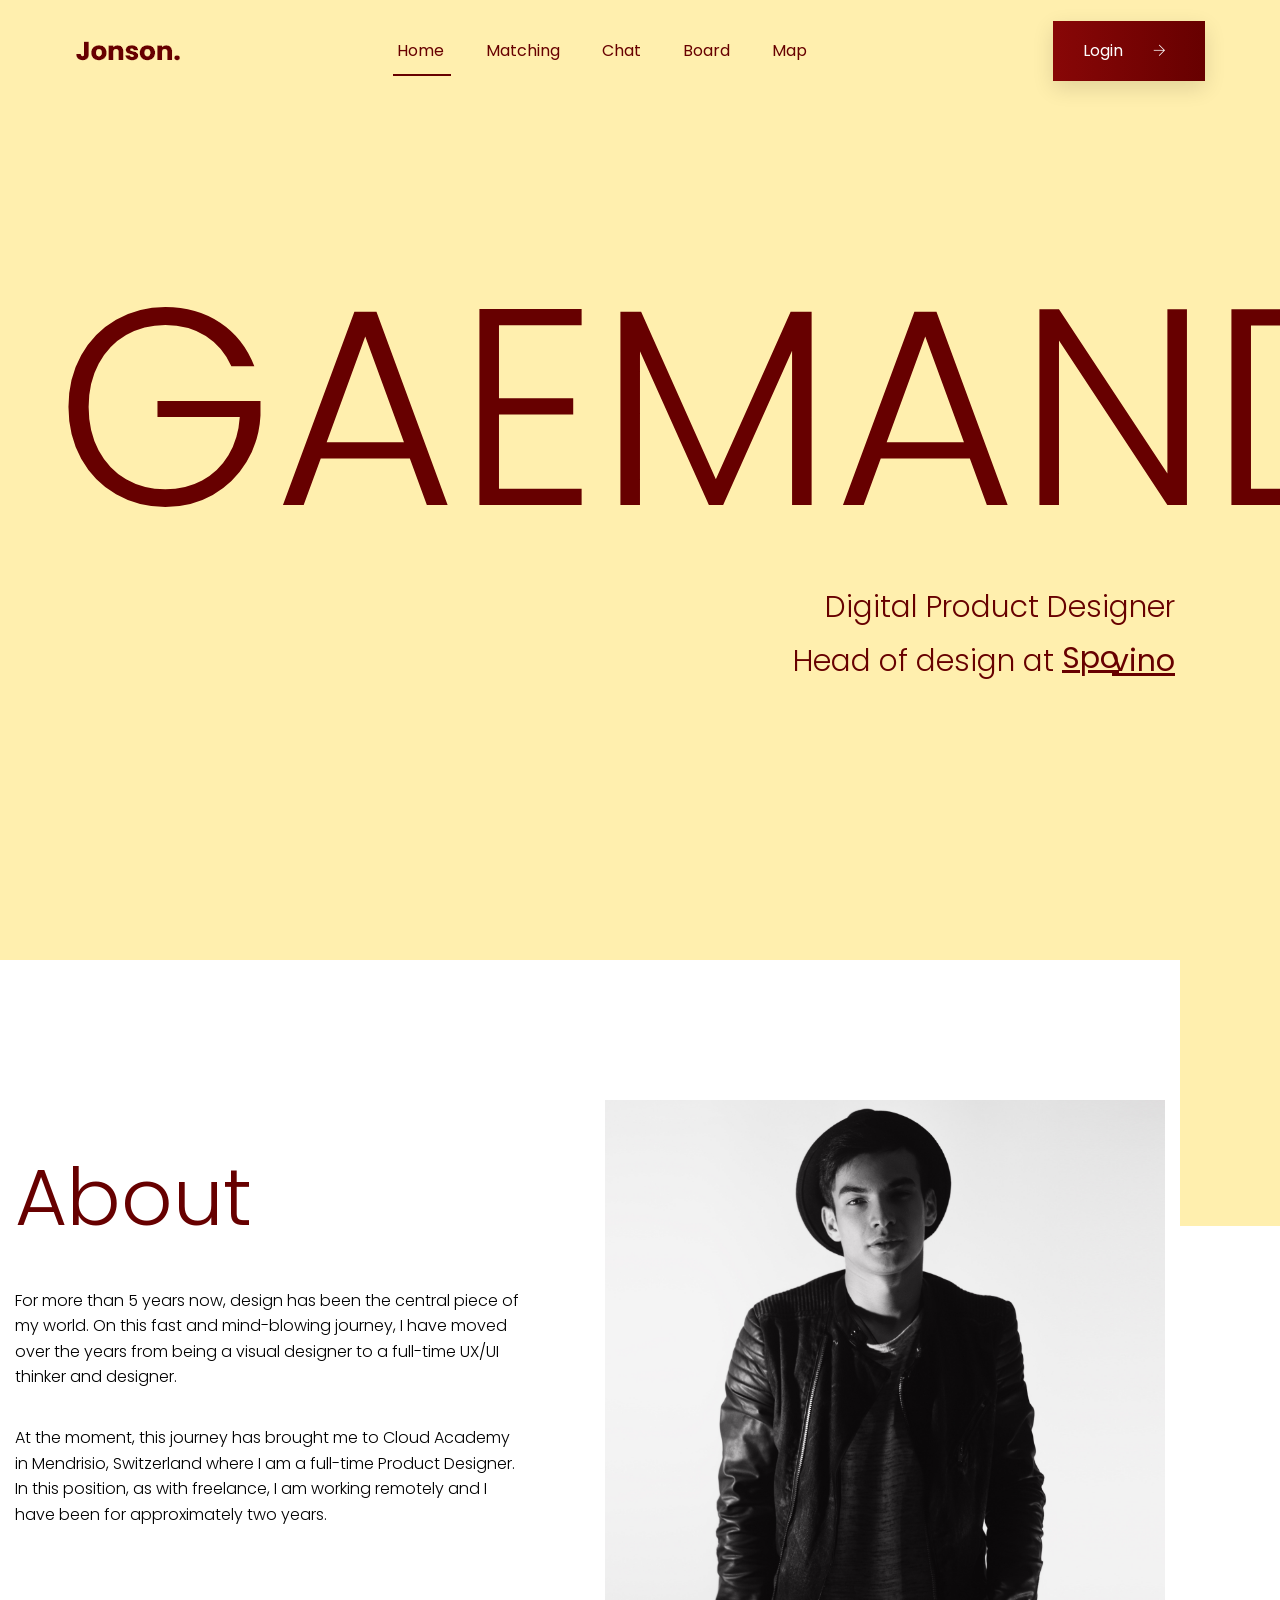
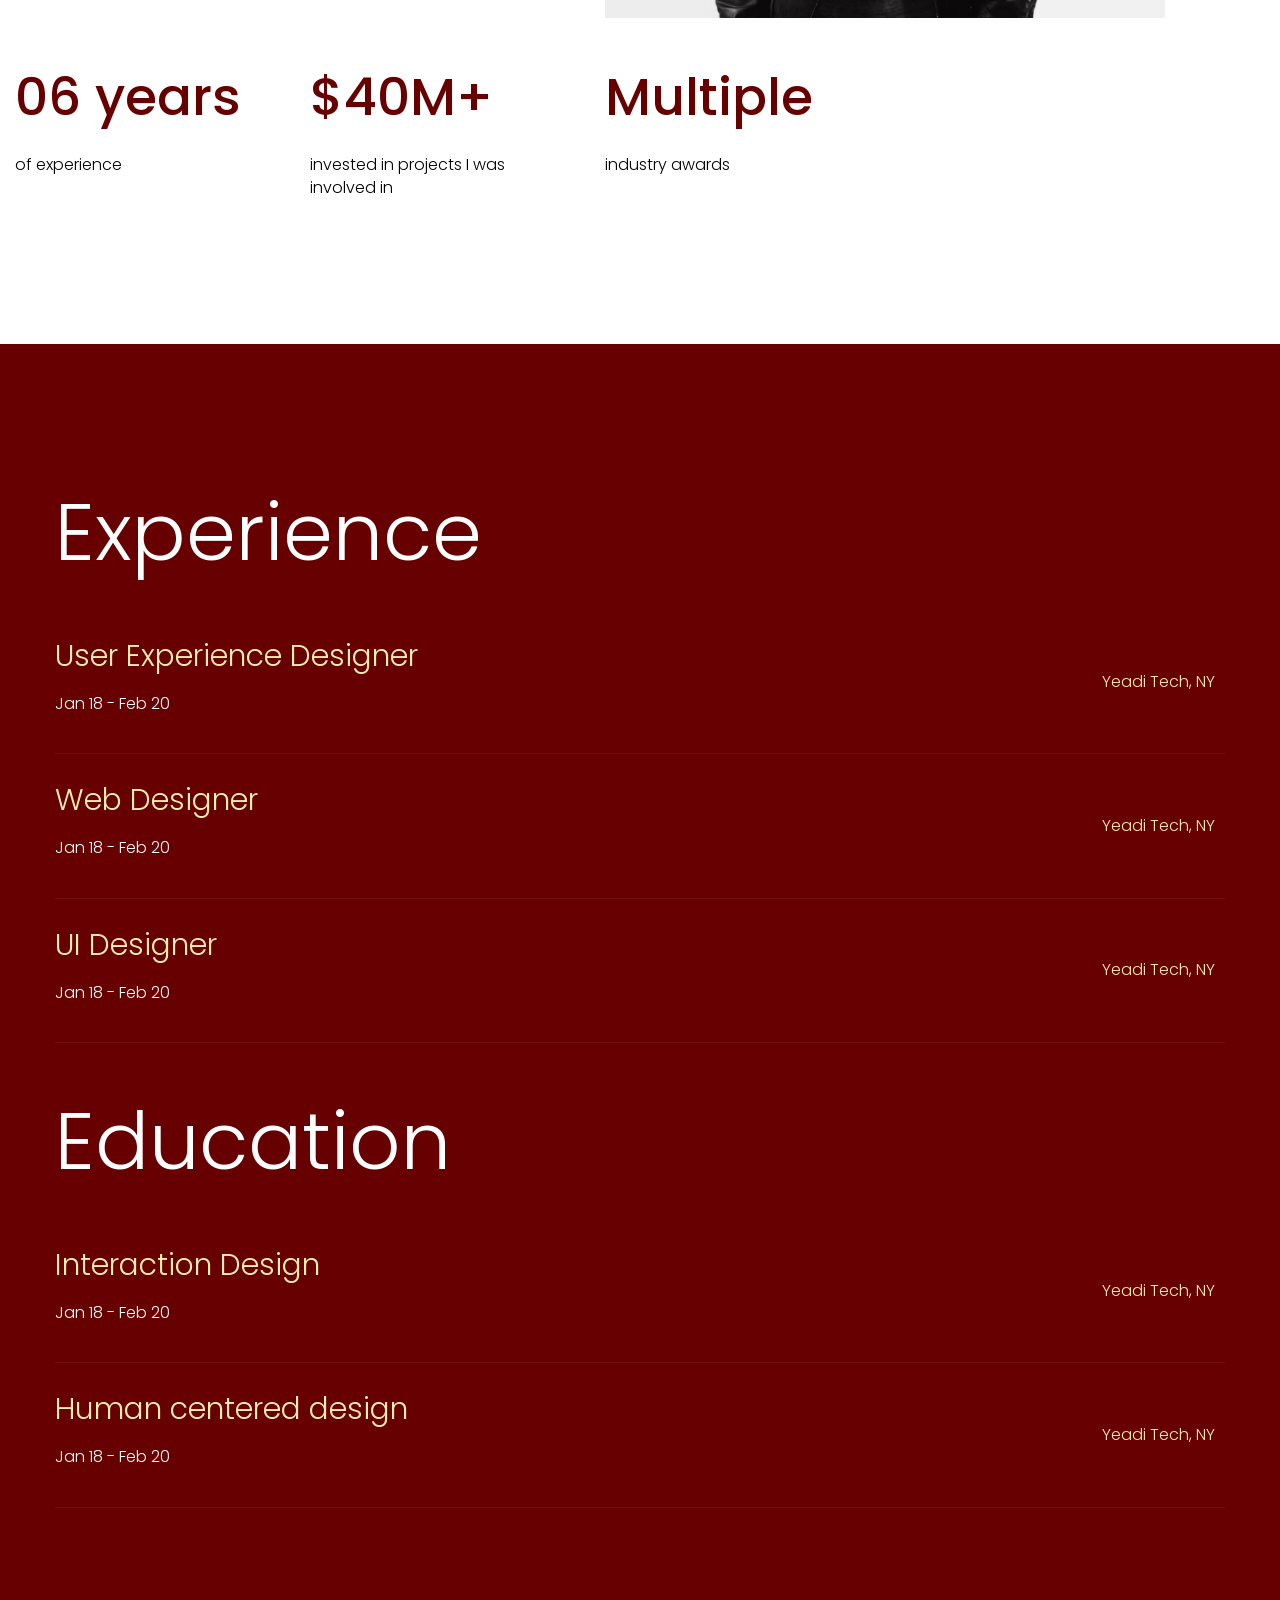
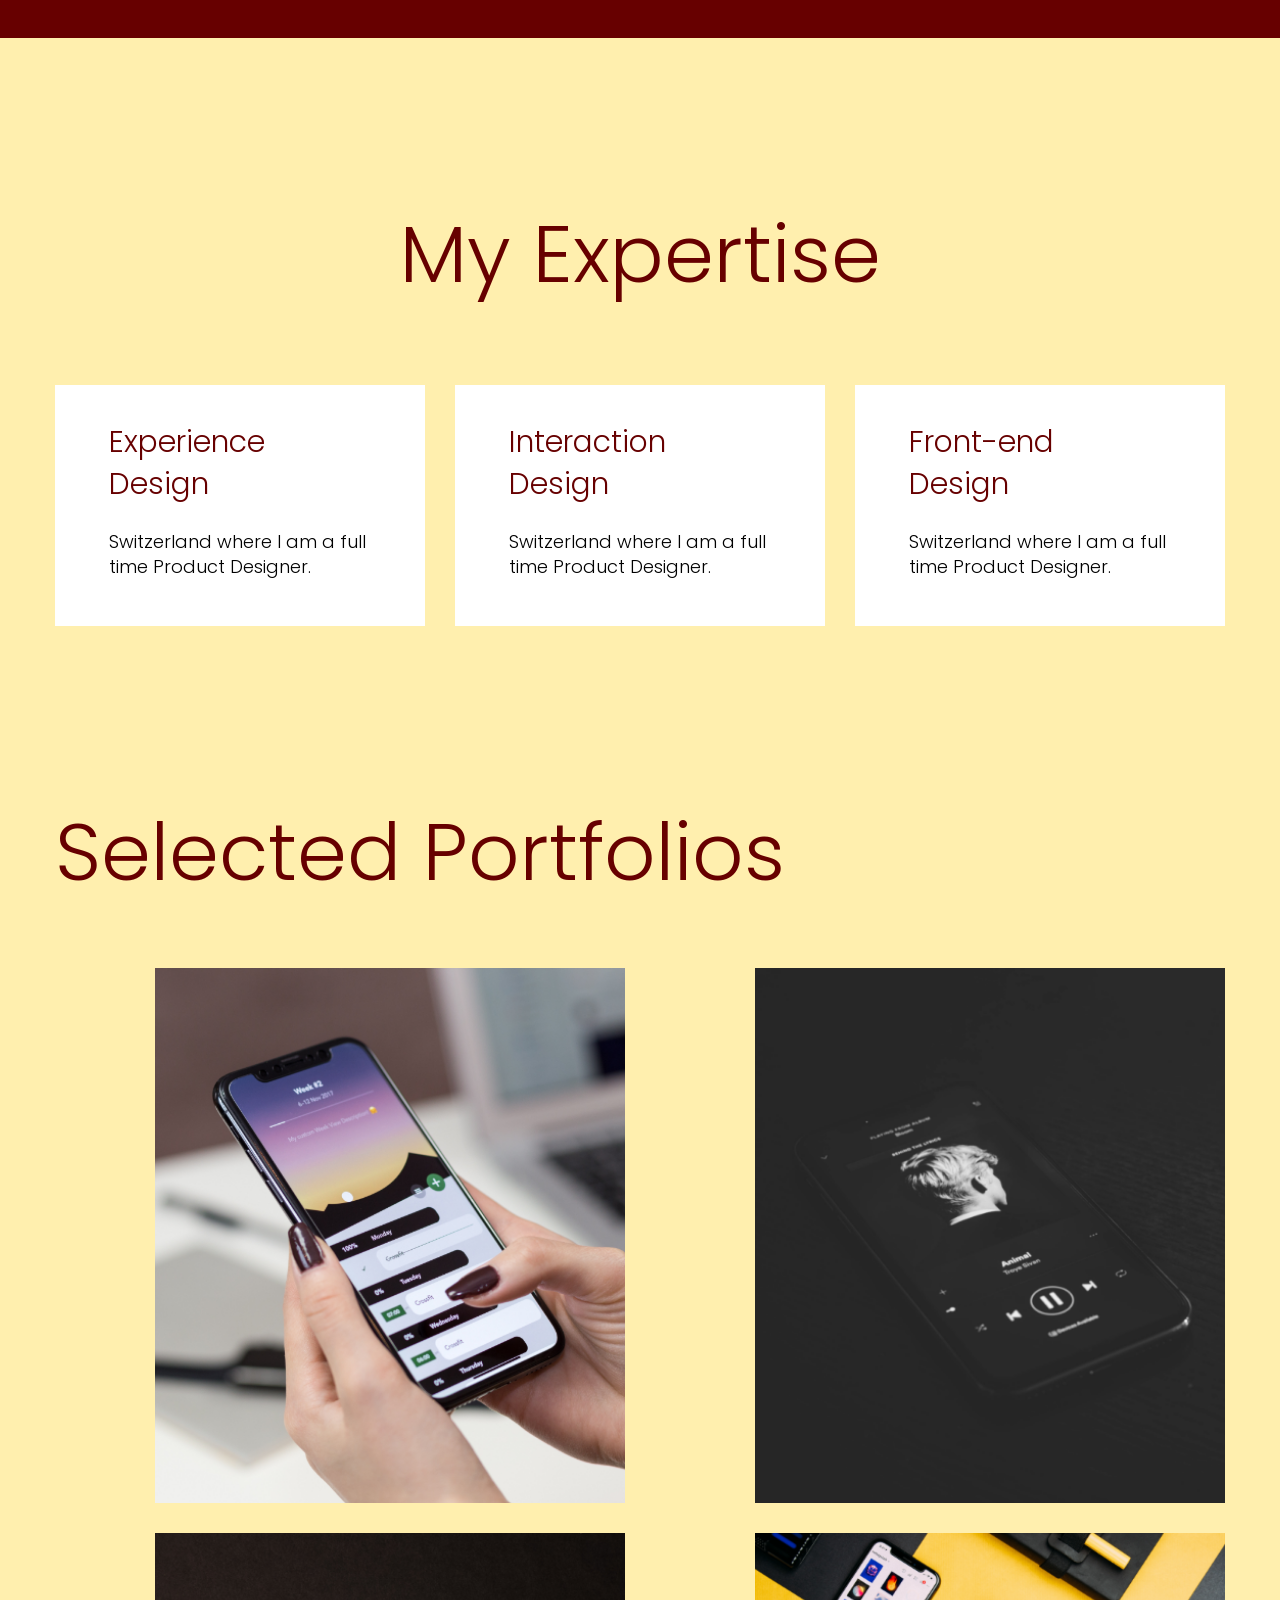
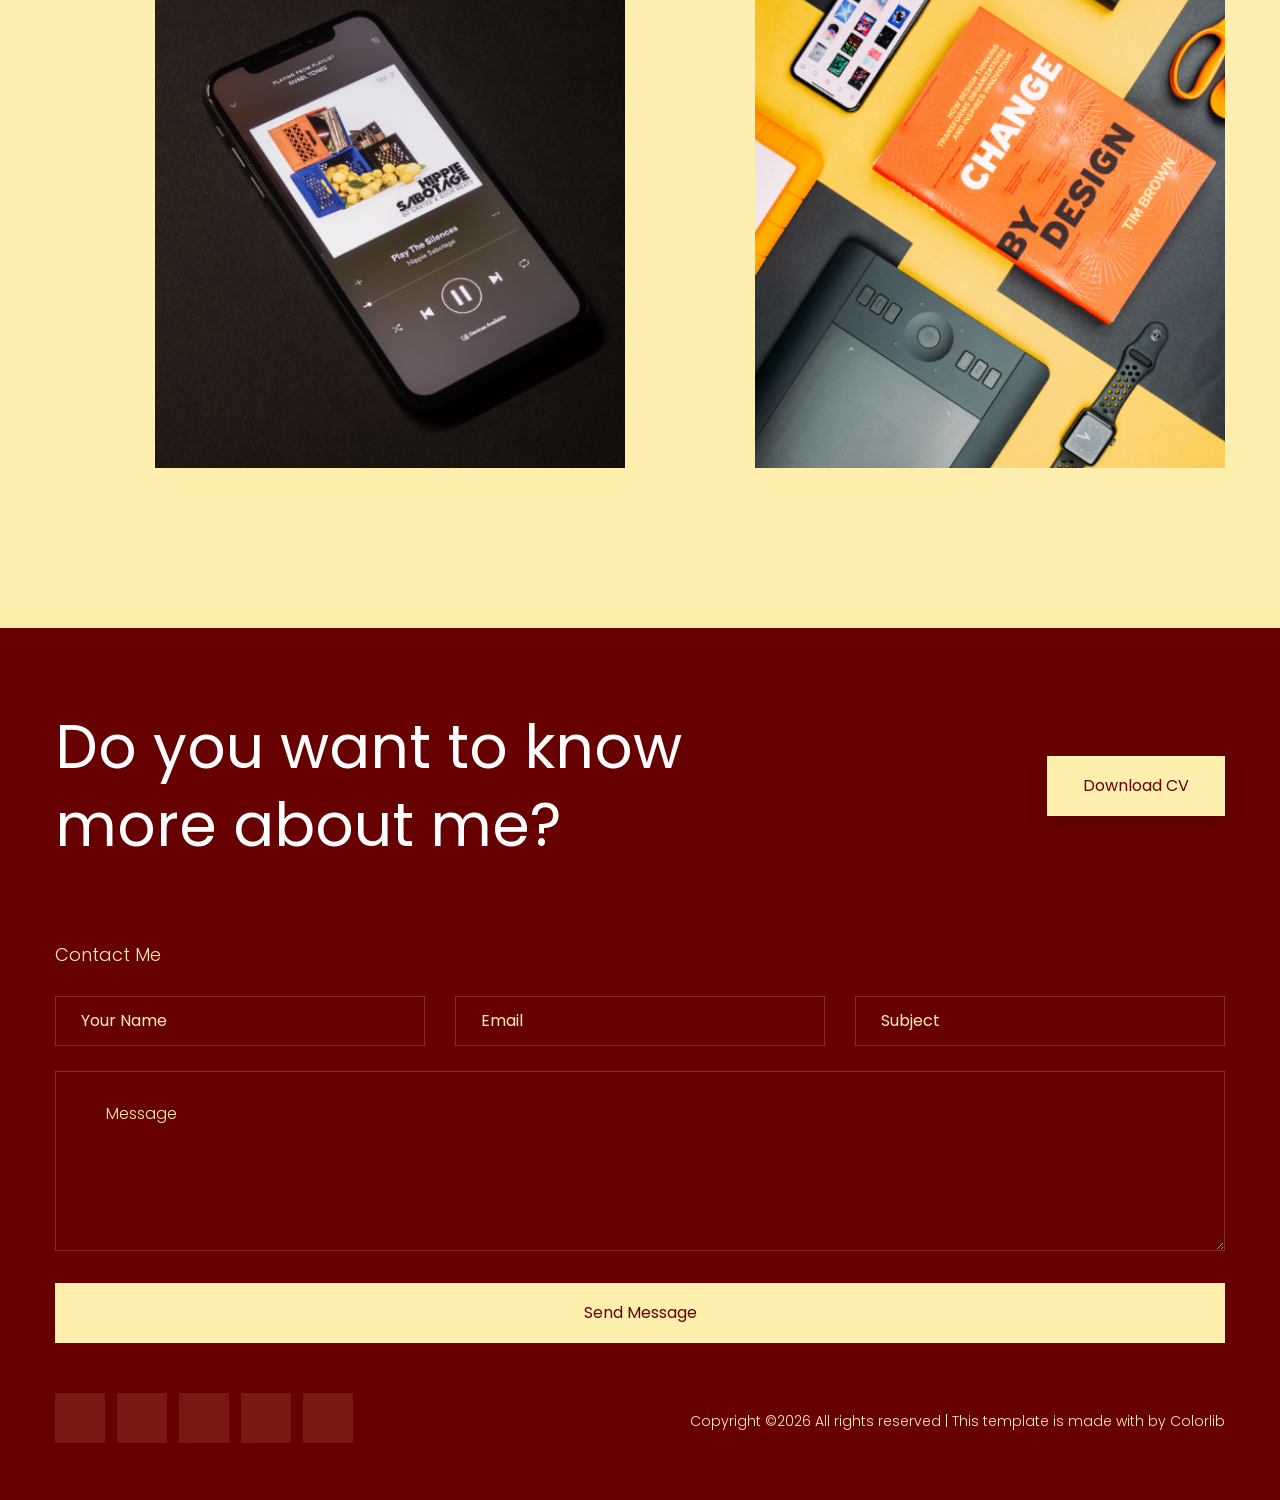
==== commit 4208e31c: "icon 로고 변경" ====
--- a/B2A4TEAM/WebContent/index.html
+++ b/B2A4TEAM/WebContent/index.html
@@ -7,7 +7,7 @@
     <meta name="description" content="">
     <meta name="viewport" content="width=device-width, initial-scale=1">
     <link rel="manifest" href="site.webmanifest">
-    <link rel="shortcut icon" type="image/x-icon" href="assets/img/favicon.ico">
+    <link rel="shortcut icon" type="image/x-icon" href="assets/img/gaelogo.ico">
 
 	<!-- CSS here -->
 	<link rel="stylesheet" href="assets/css/bootstrap.min.css">
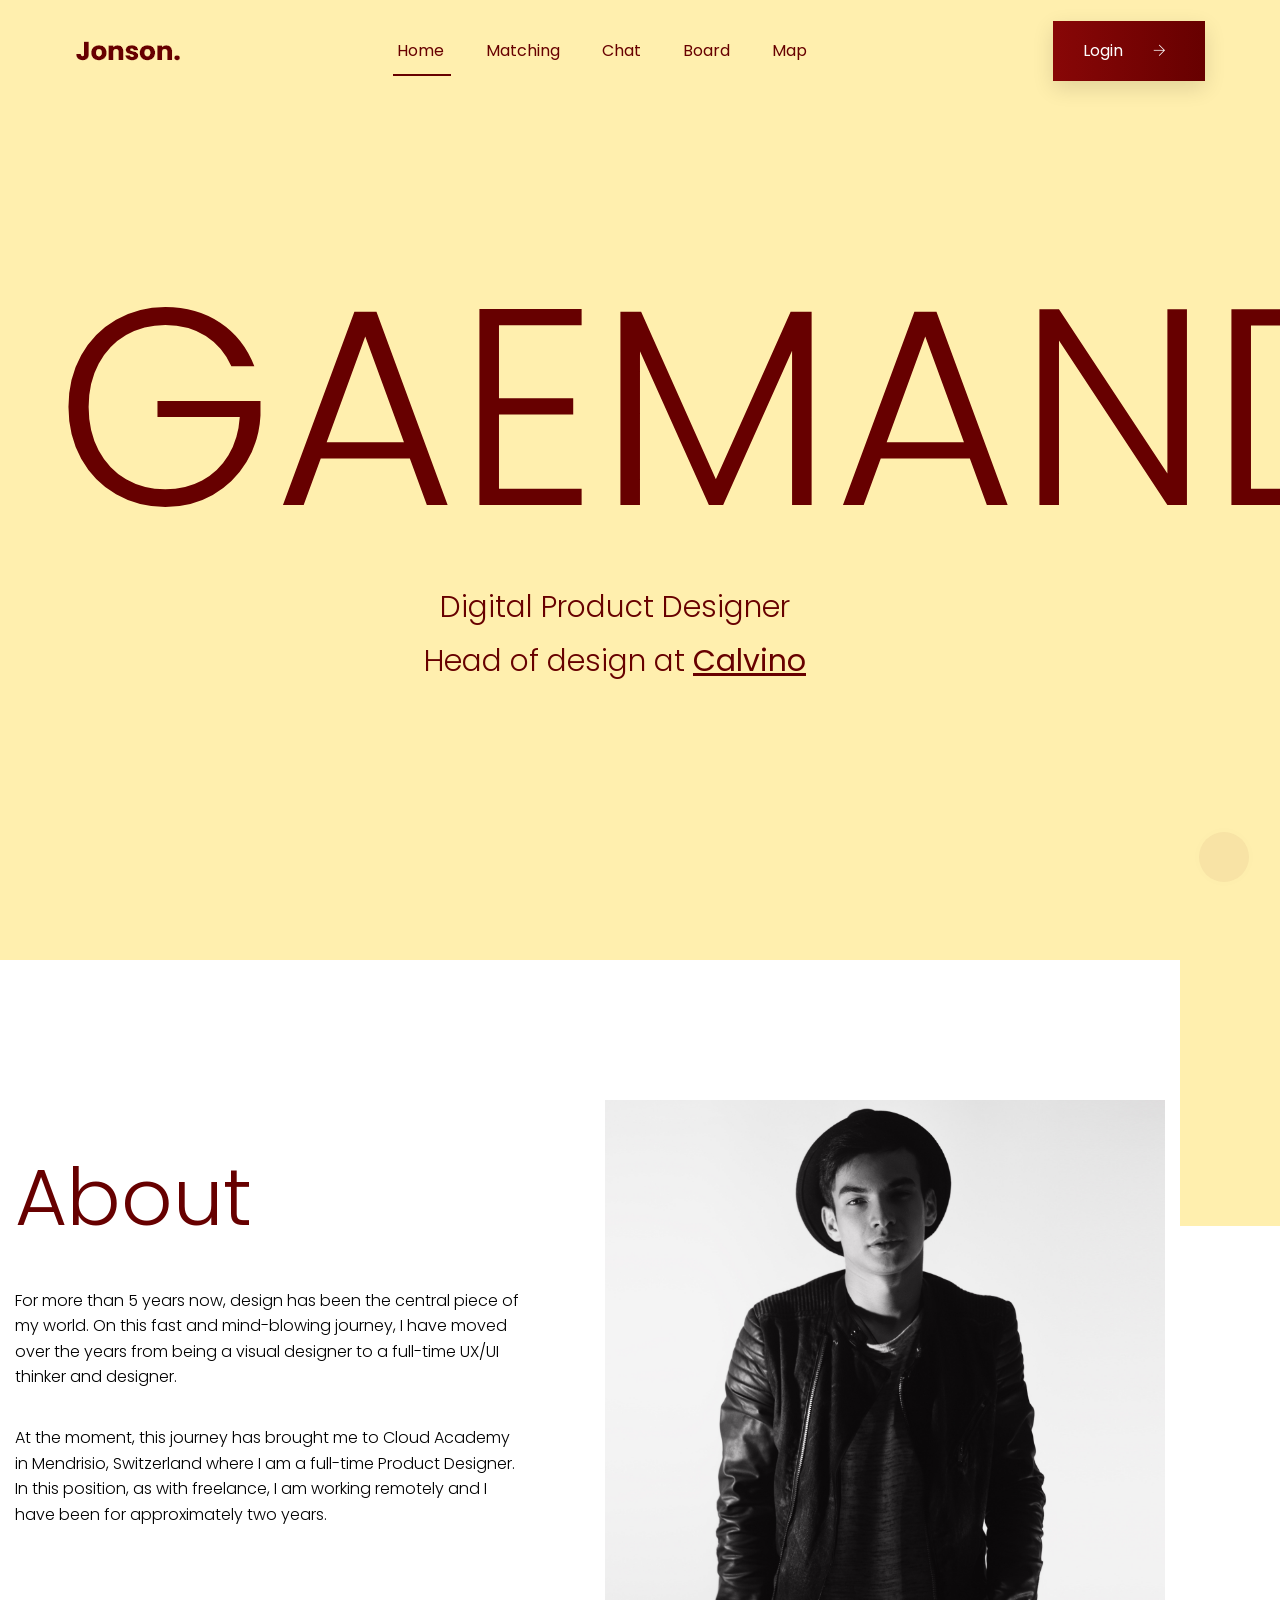
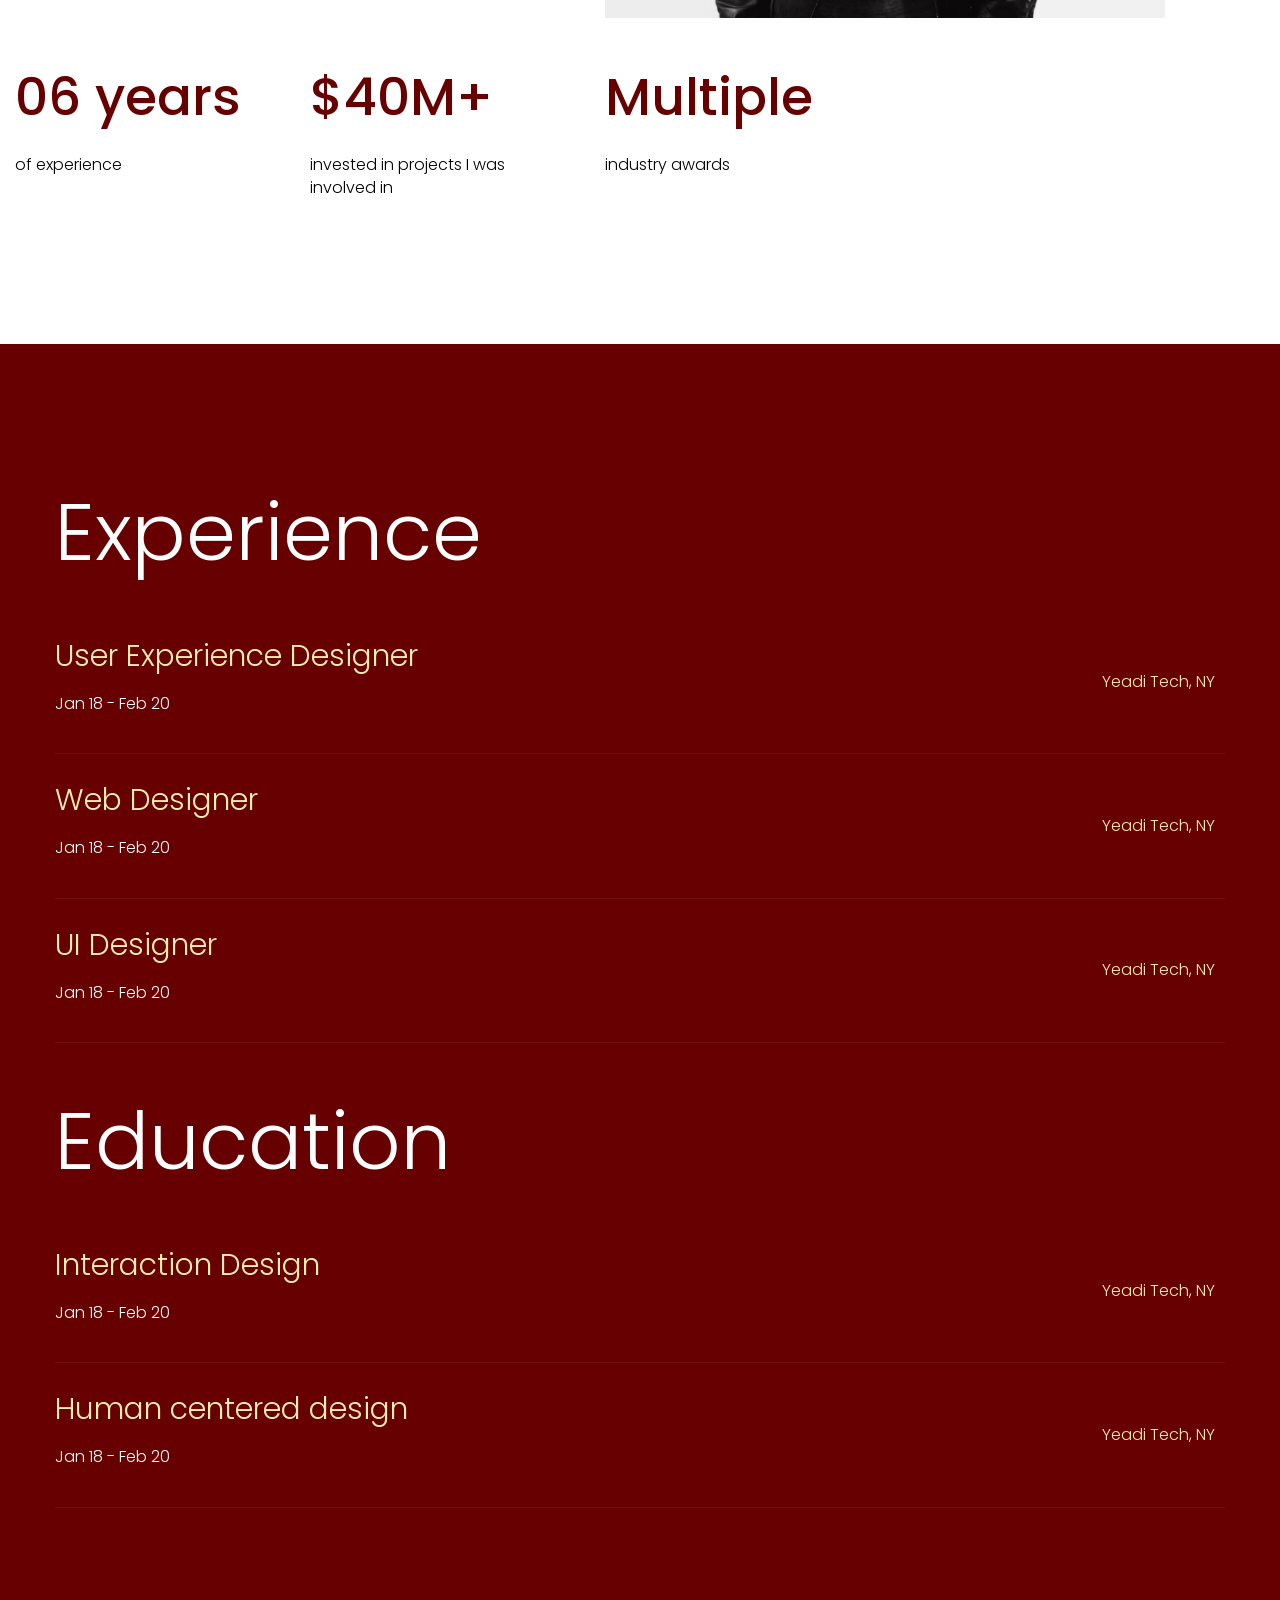
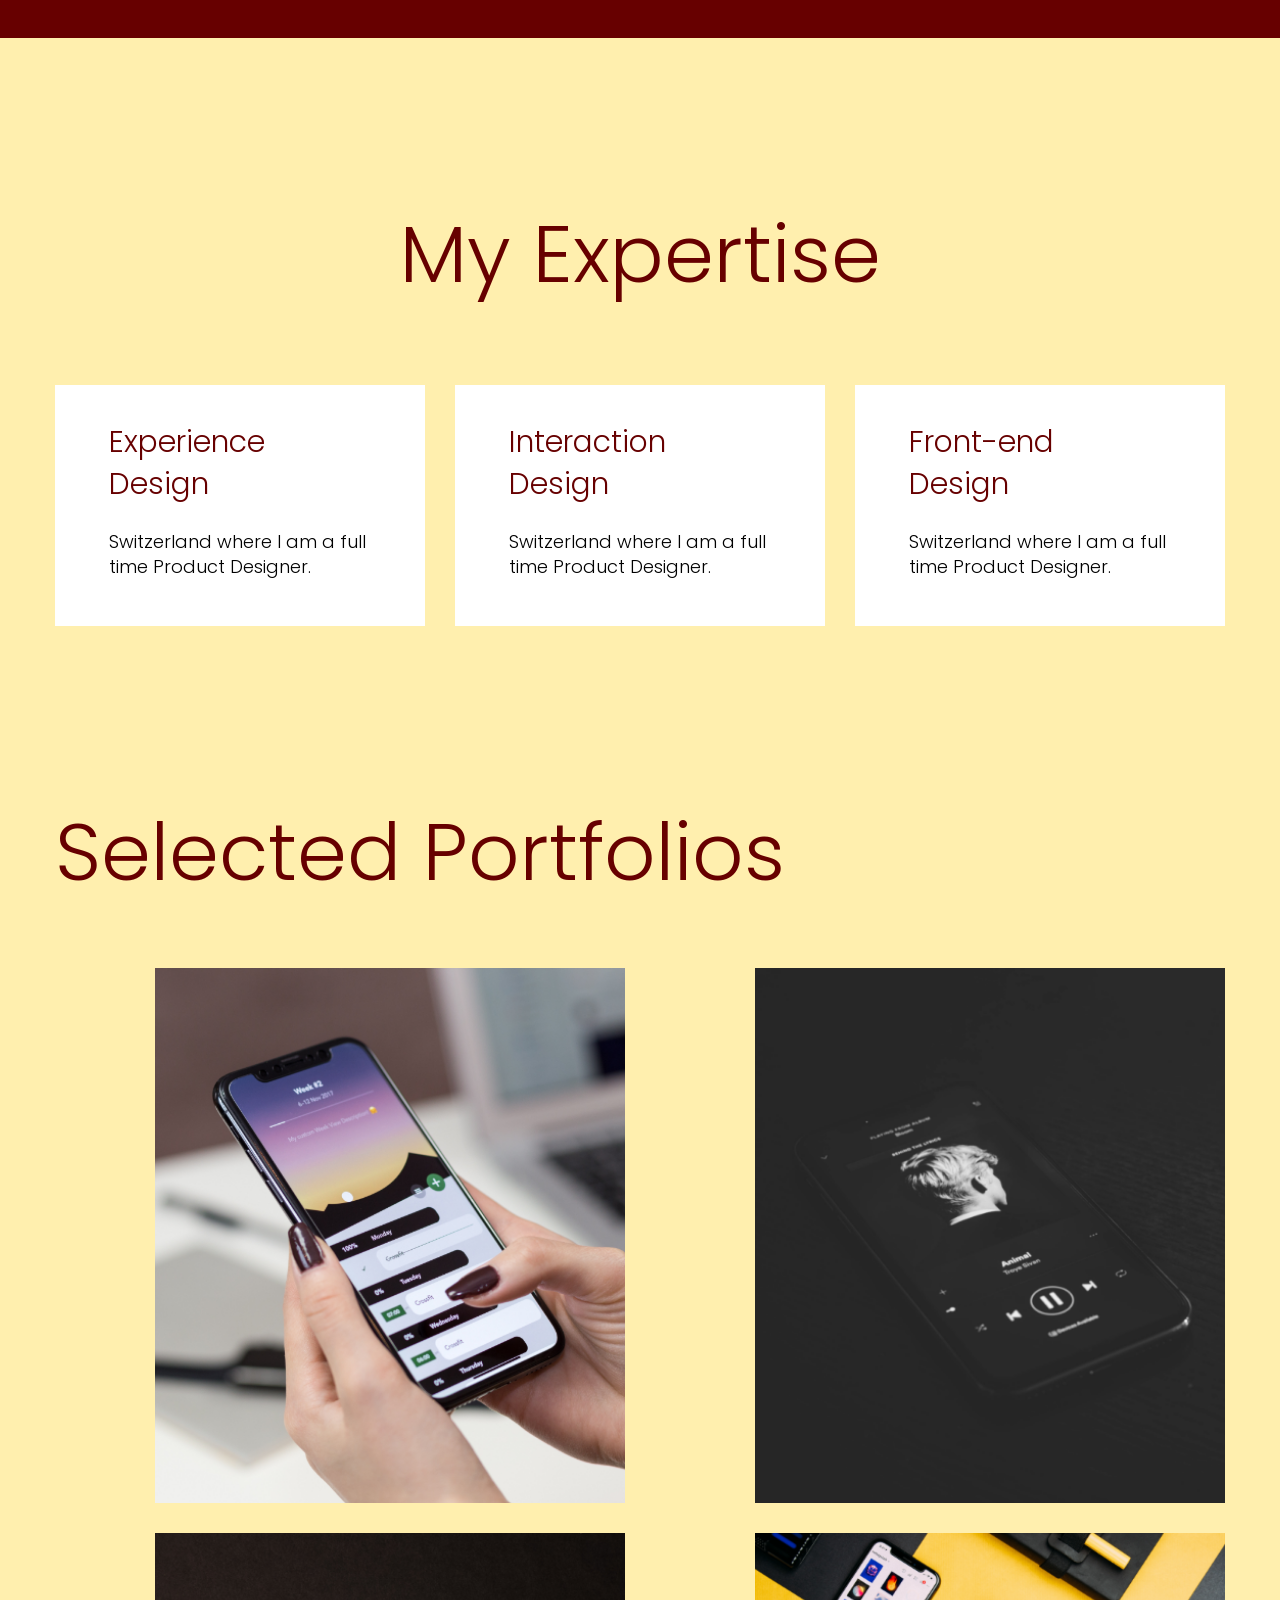
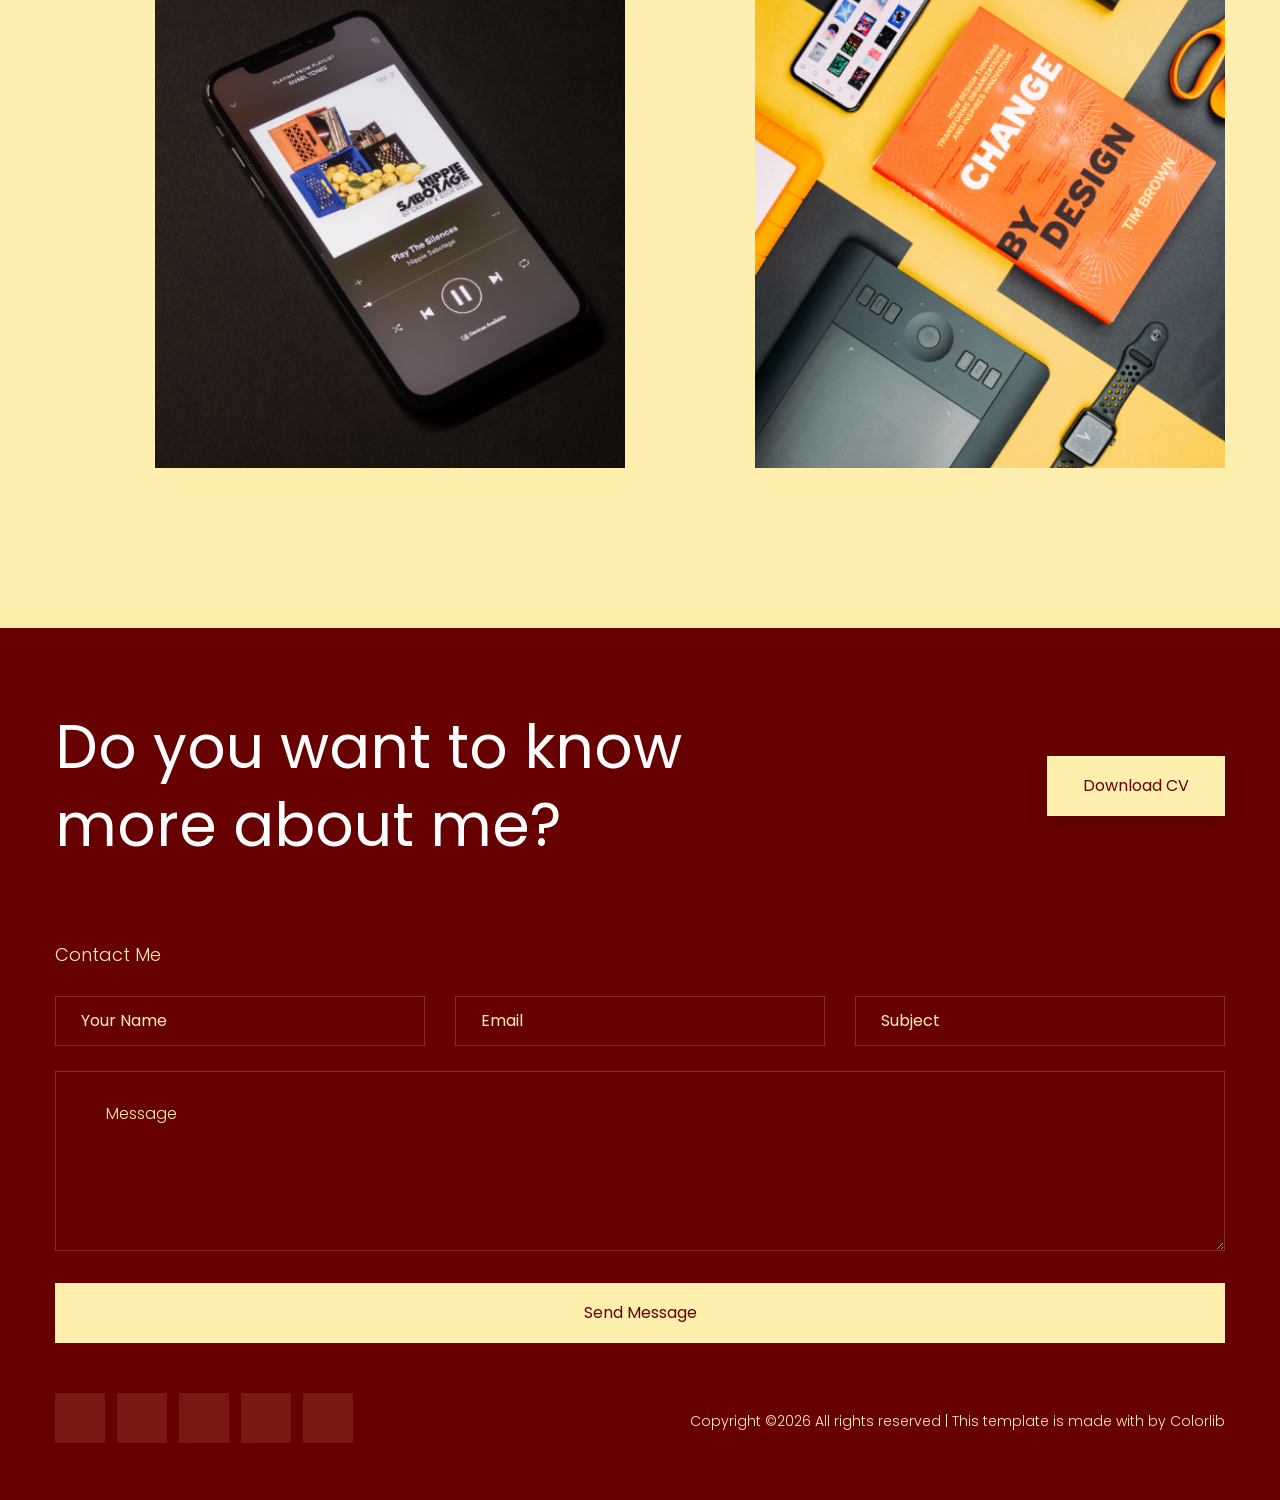
==== commit 1a588cd2: "Merge branch 'master' of https://github.com/2020-SMHRD-BIGDATA1/B2A4-.git Conflicts: 	B2A4TEAM/Table" ====
--- a/B2A4TEAM/WebContent/index.html
+++ b/B2A4TEAM/WebContent/index.html
@@ -7,7 +7,7 @@
     <meta name="description" content="">
     <meta name="viewport" content="width=device-width, initial-scale=1">
     <link rel="manifest" href="site.webmanifest">
-    <link rel="shortcut icon" type="image/x-icon" href="assets/img/gaelogo.ico">
+    <link rel="shortcut icon" type="image/x-icon" href="assets/img/favicon.ico">
 
 	<!-- CSS here -->
 	<link rel="stylesheet" href="assets/css/bootstrap.min.css">
--- a/B2A4TEAM/WebContent/assets/css/style.css
+++ b/B2A4TEAM/WebContent/assets/css/style.css
@@ -3455,7 +3455,7 @@
 
 /* line 25, C:/Users/HP/Desktop/jun-2020/283.Personal/assets/scss/_h1-hero.scss */
 .slider-area .hero__caption {
-  text-align: right;
+  text-align: center;
 }
 
 @media only screen and (min-width: 768px) and (max-width: 991px) {
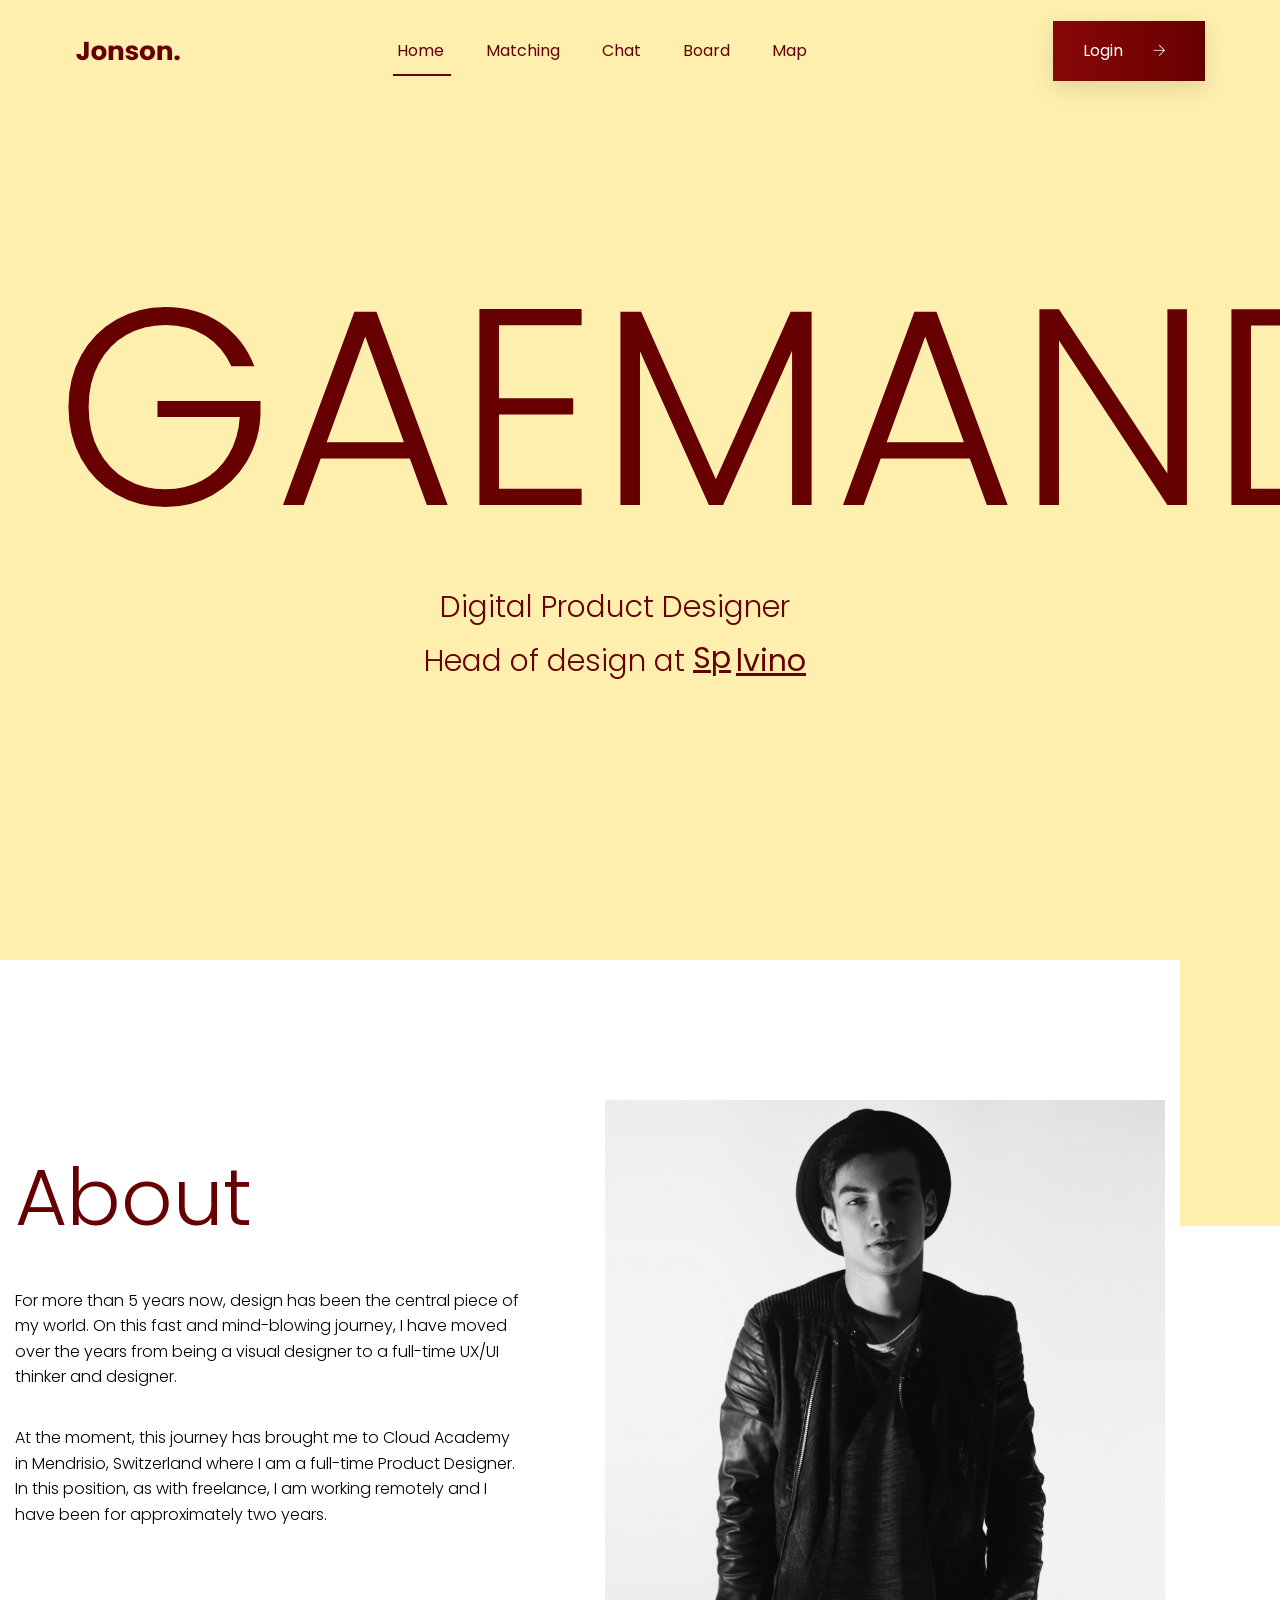
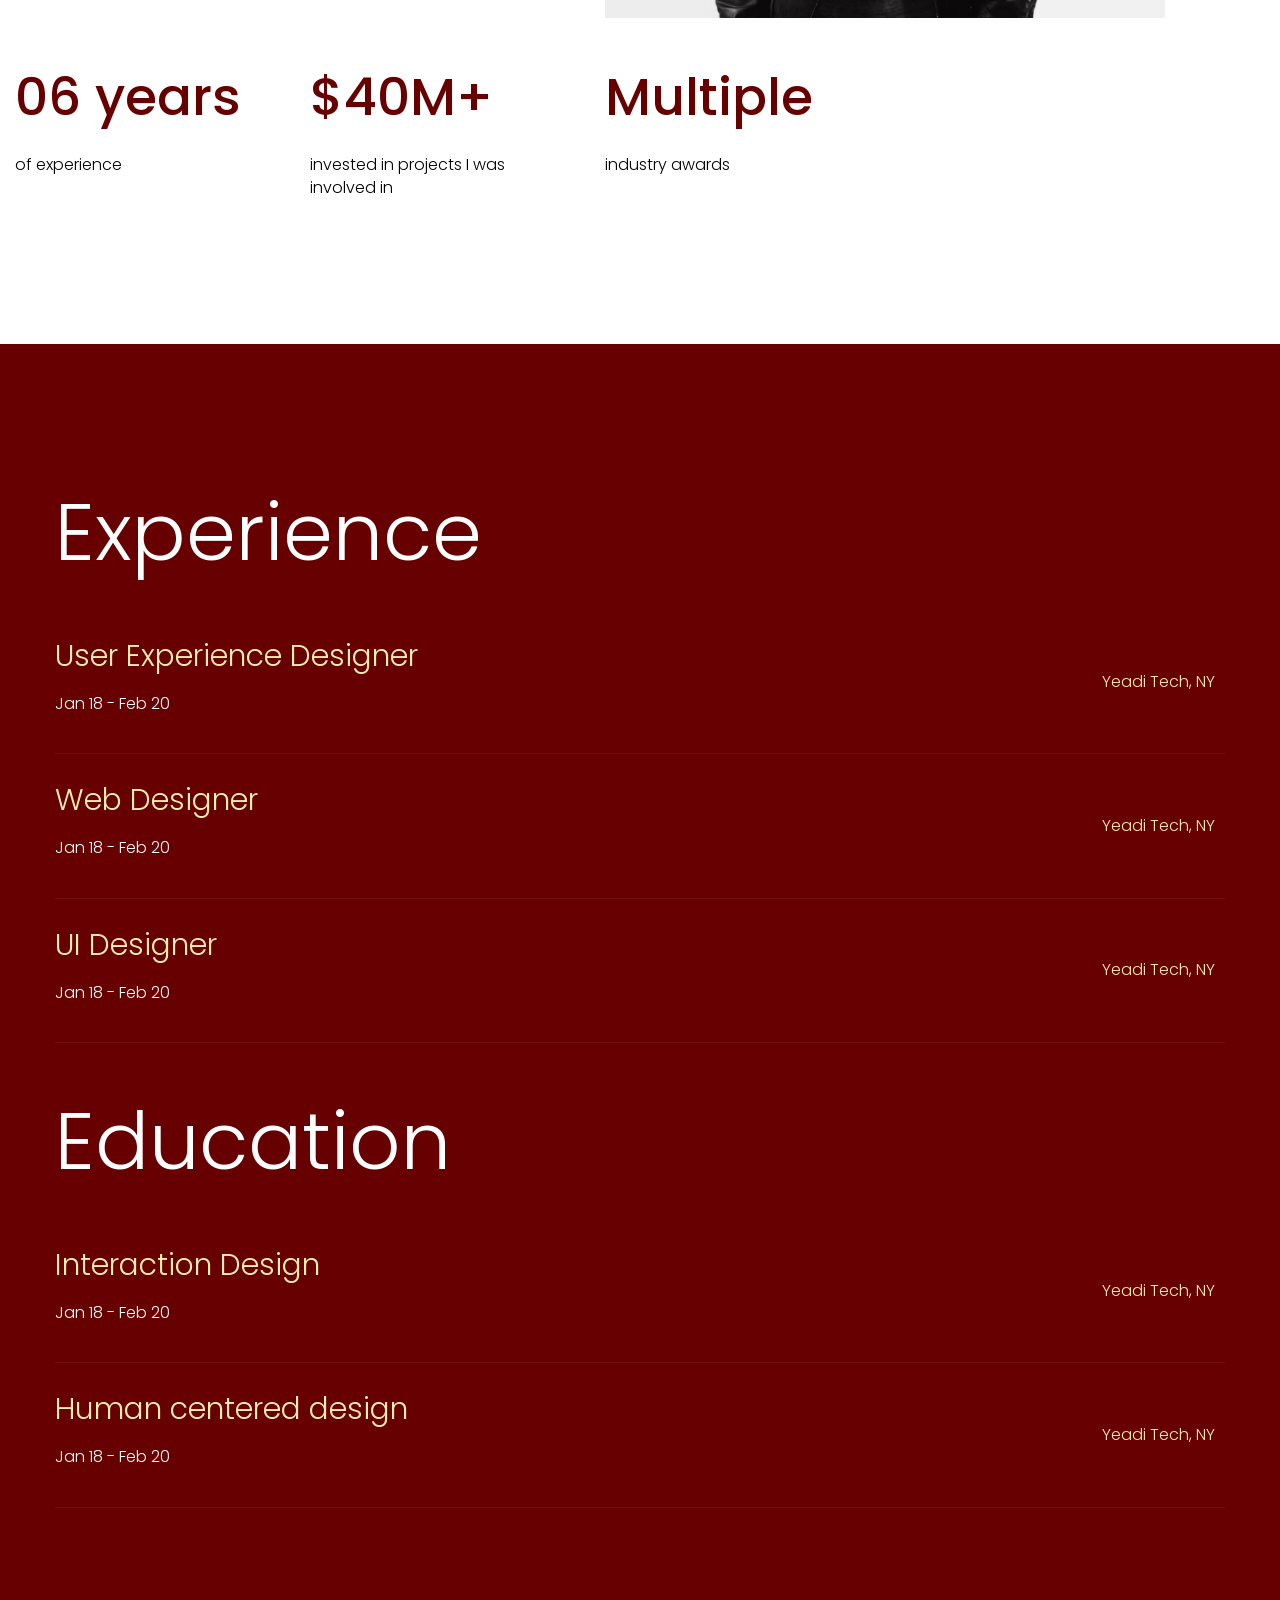
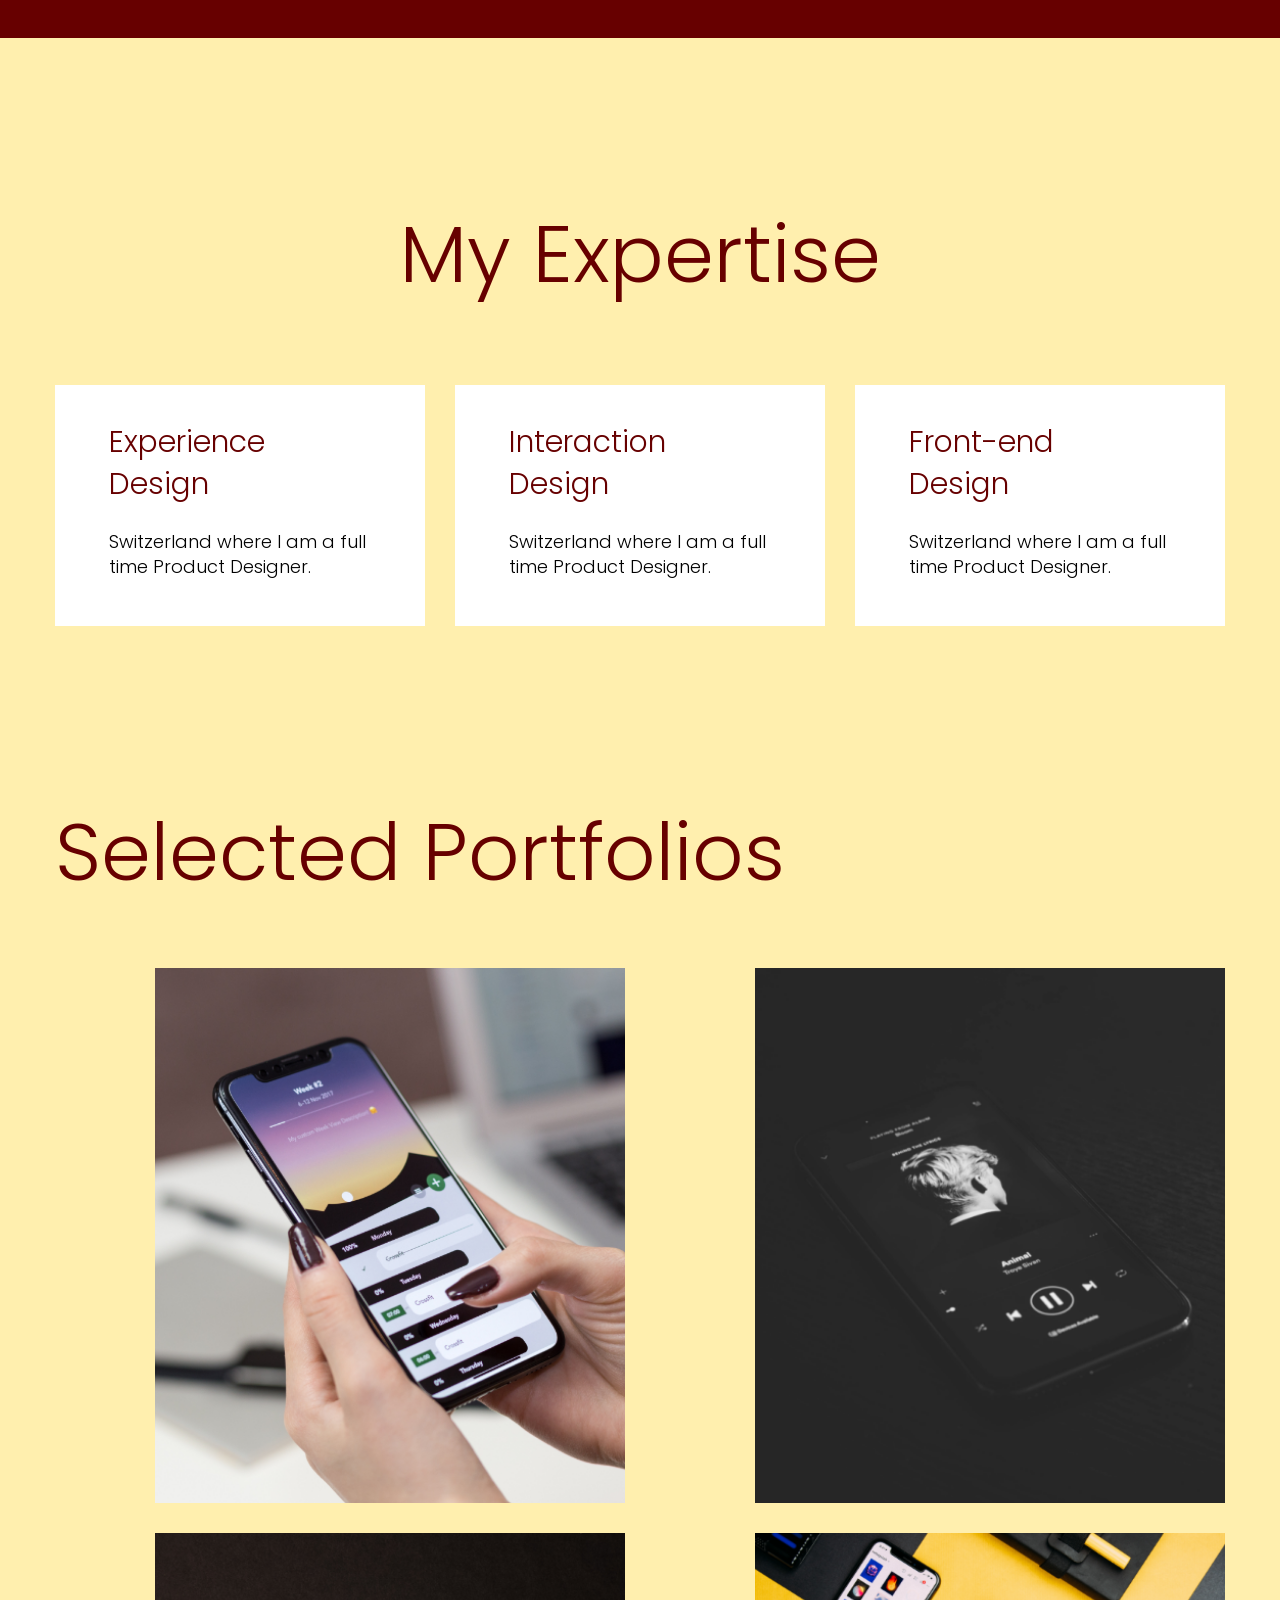
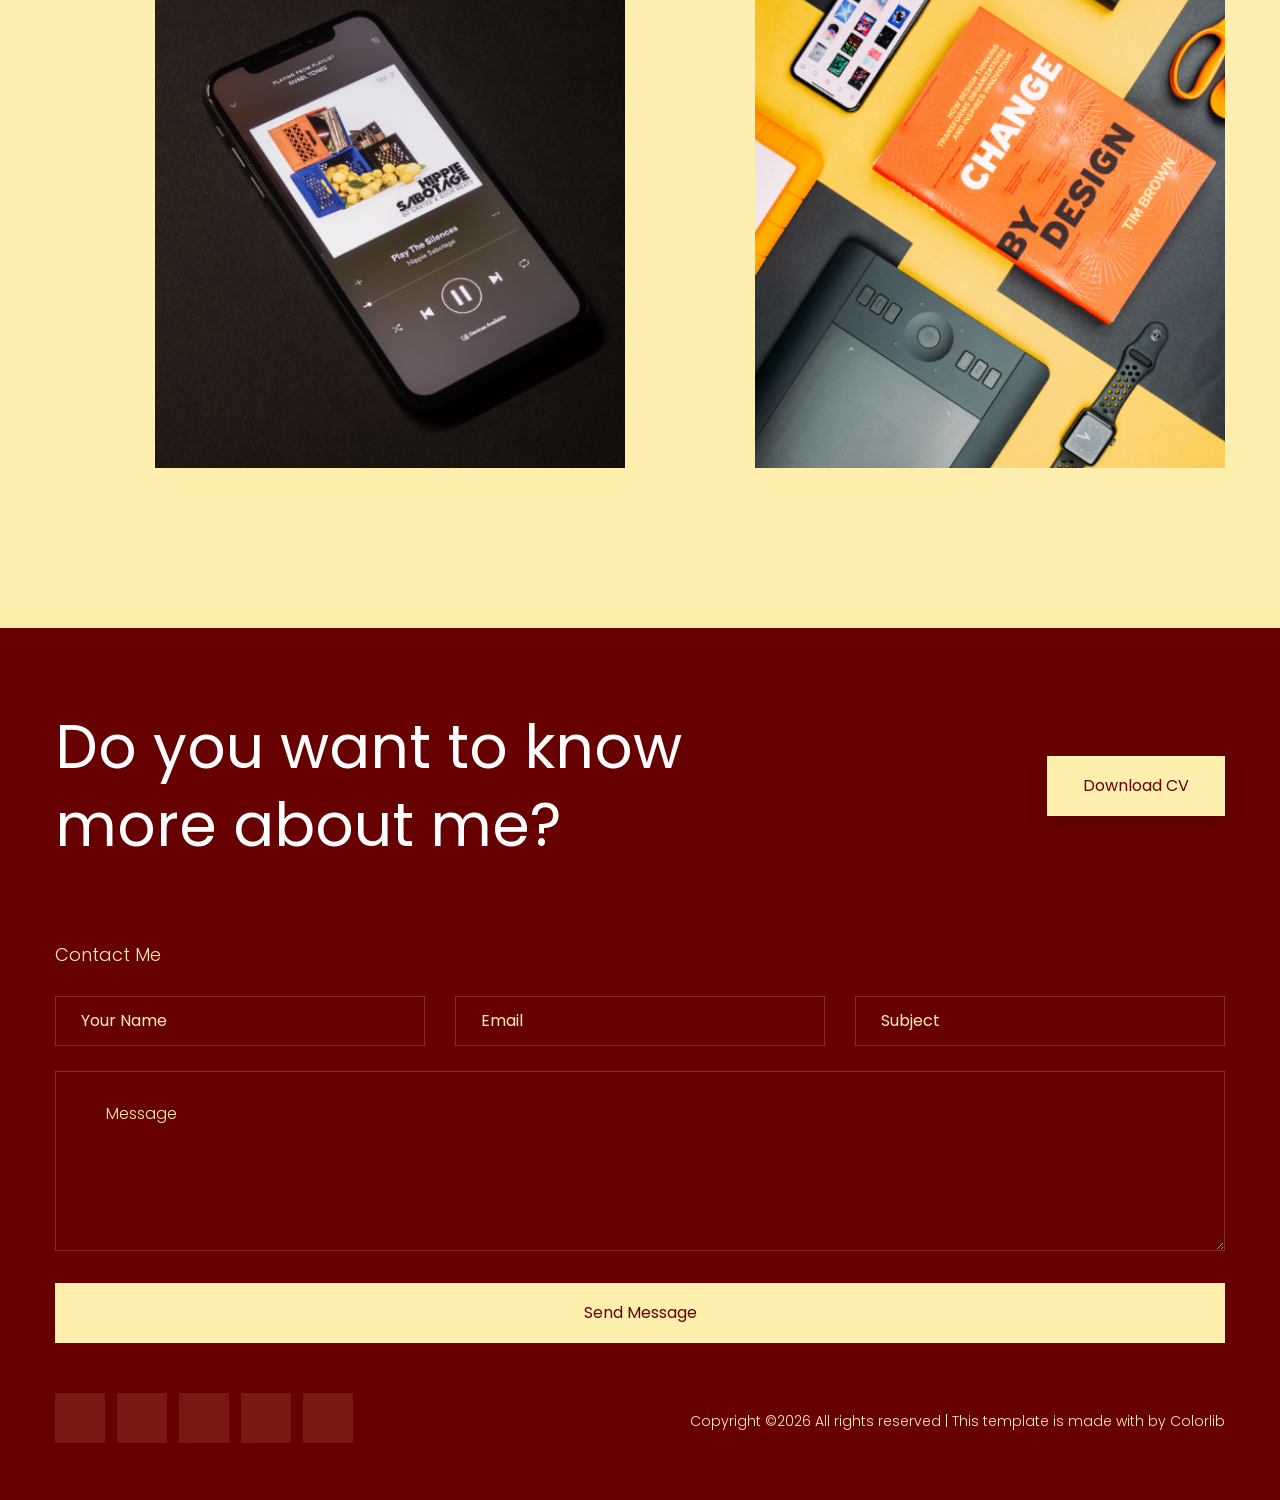
==== commit aeb1396f: "Merge branch 'master' of https://github.com/2020-SMHRD-BIGDATA1/B2A4-.git" ====
--- a/B2A4TEAM/WebContent/index.html
+++ b/B2A4TEAM/WebContent/index.html
@@ -7,7 +7,7 @@
     <meta name="description" content="">
     <meta name="viewport" content="width=device-width, initial-scale=1">
     <link rel="manifest" href="site.webmanifest">
-    <link rel="shortcut icon" type="image/x-icon" href="assets/img/favicon.ico">
+    <link rel="shortcut icon" type="image/x-icon" href="assets/img/gaelogo.ico">
 
 	<!-- CSS here -->
 	<link rel="stylesheet" href="assets/css/bootstrap.min.css">
